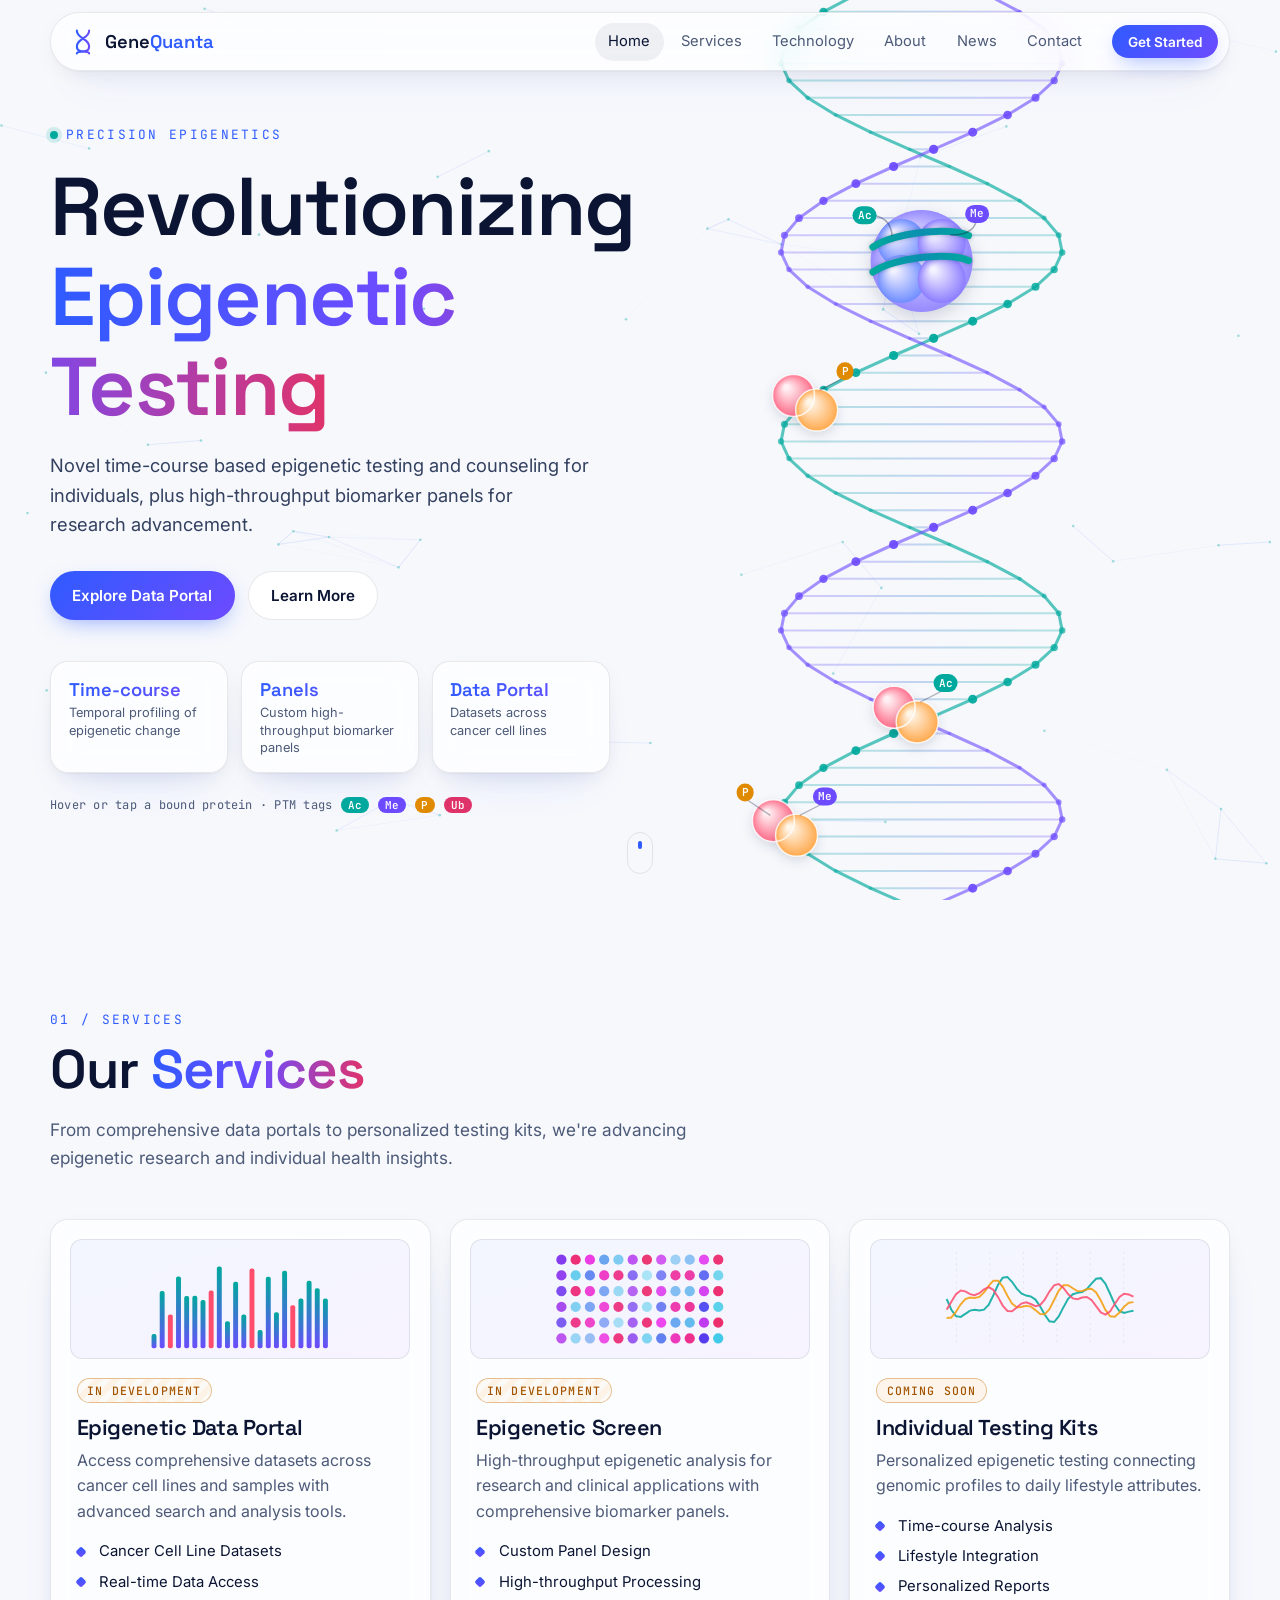
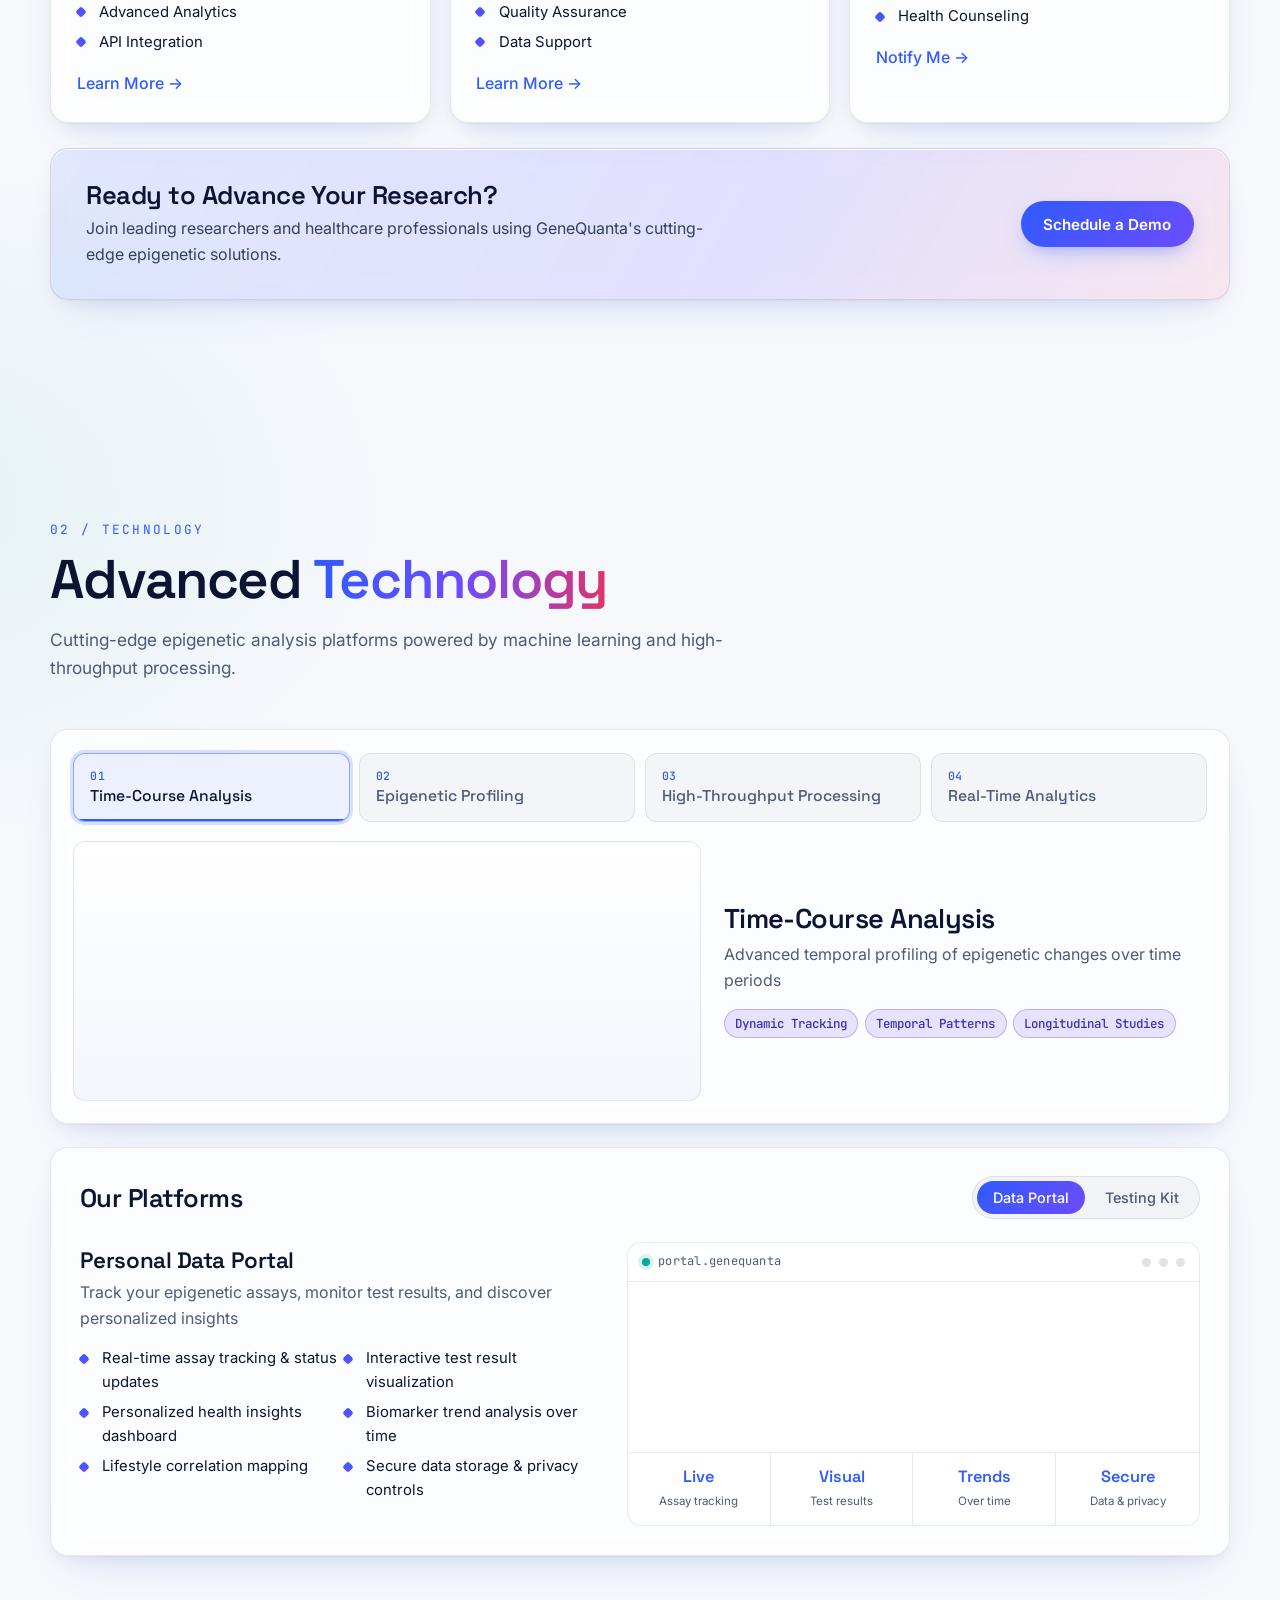
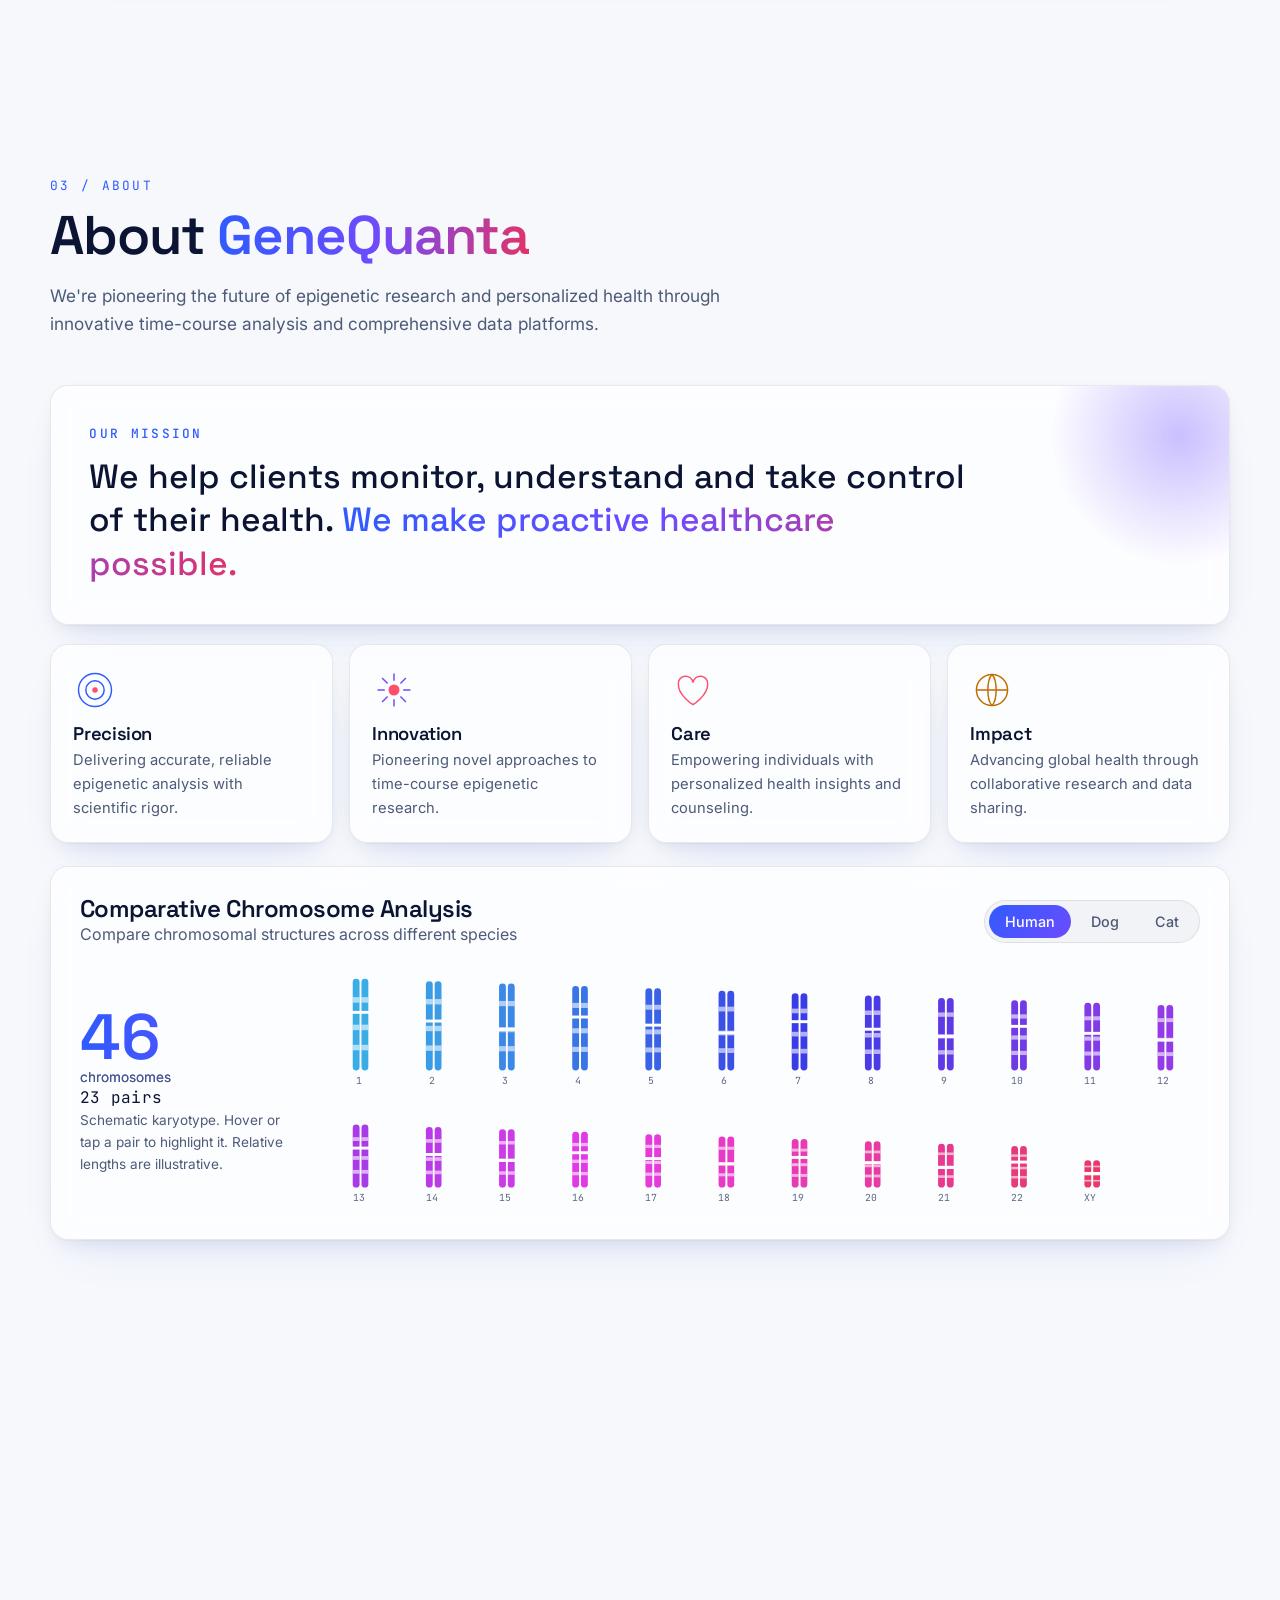
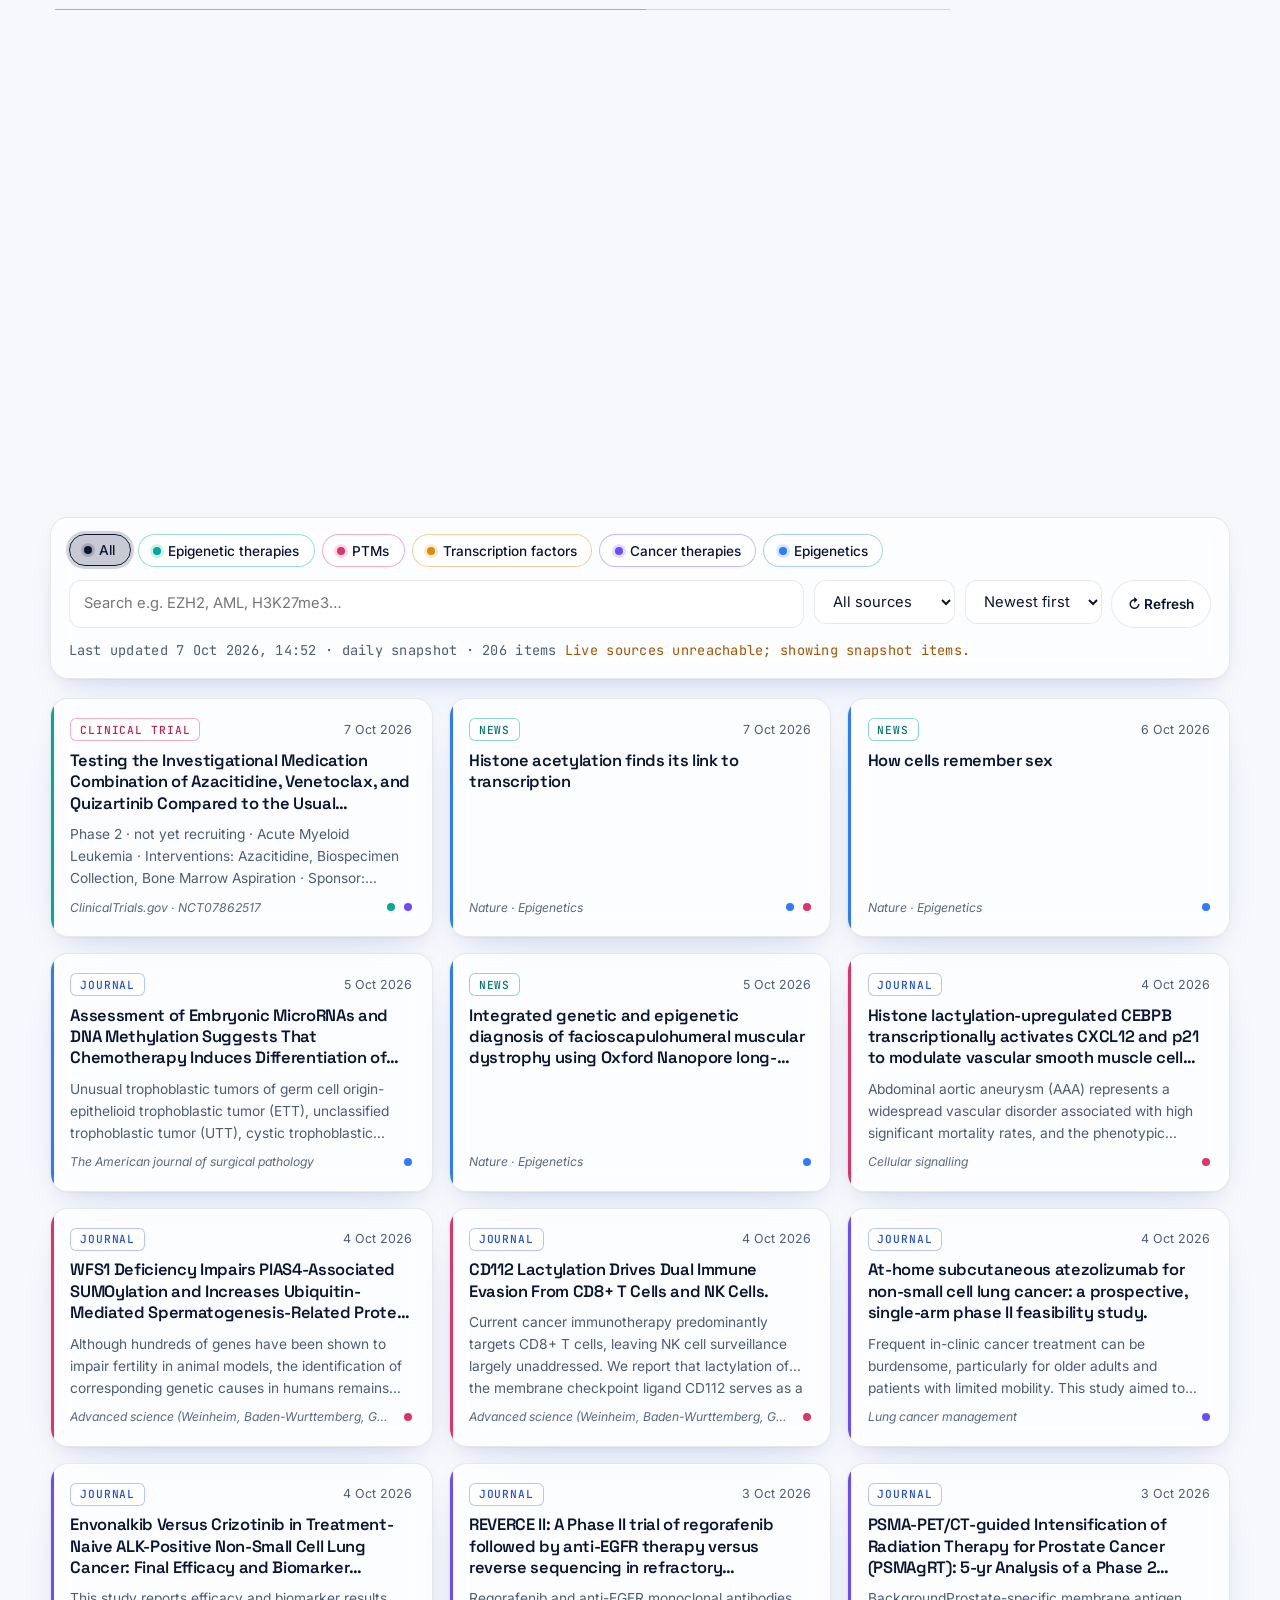
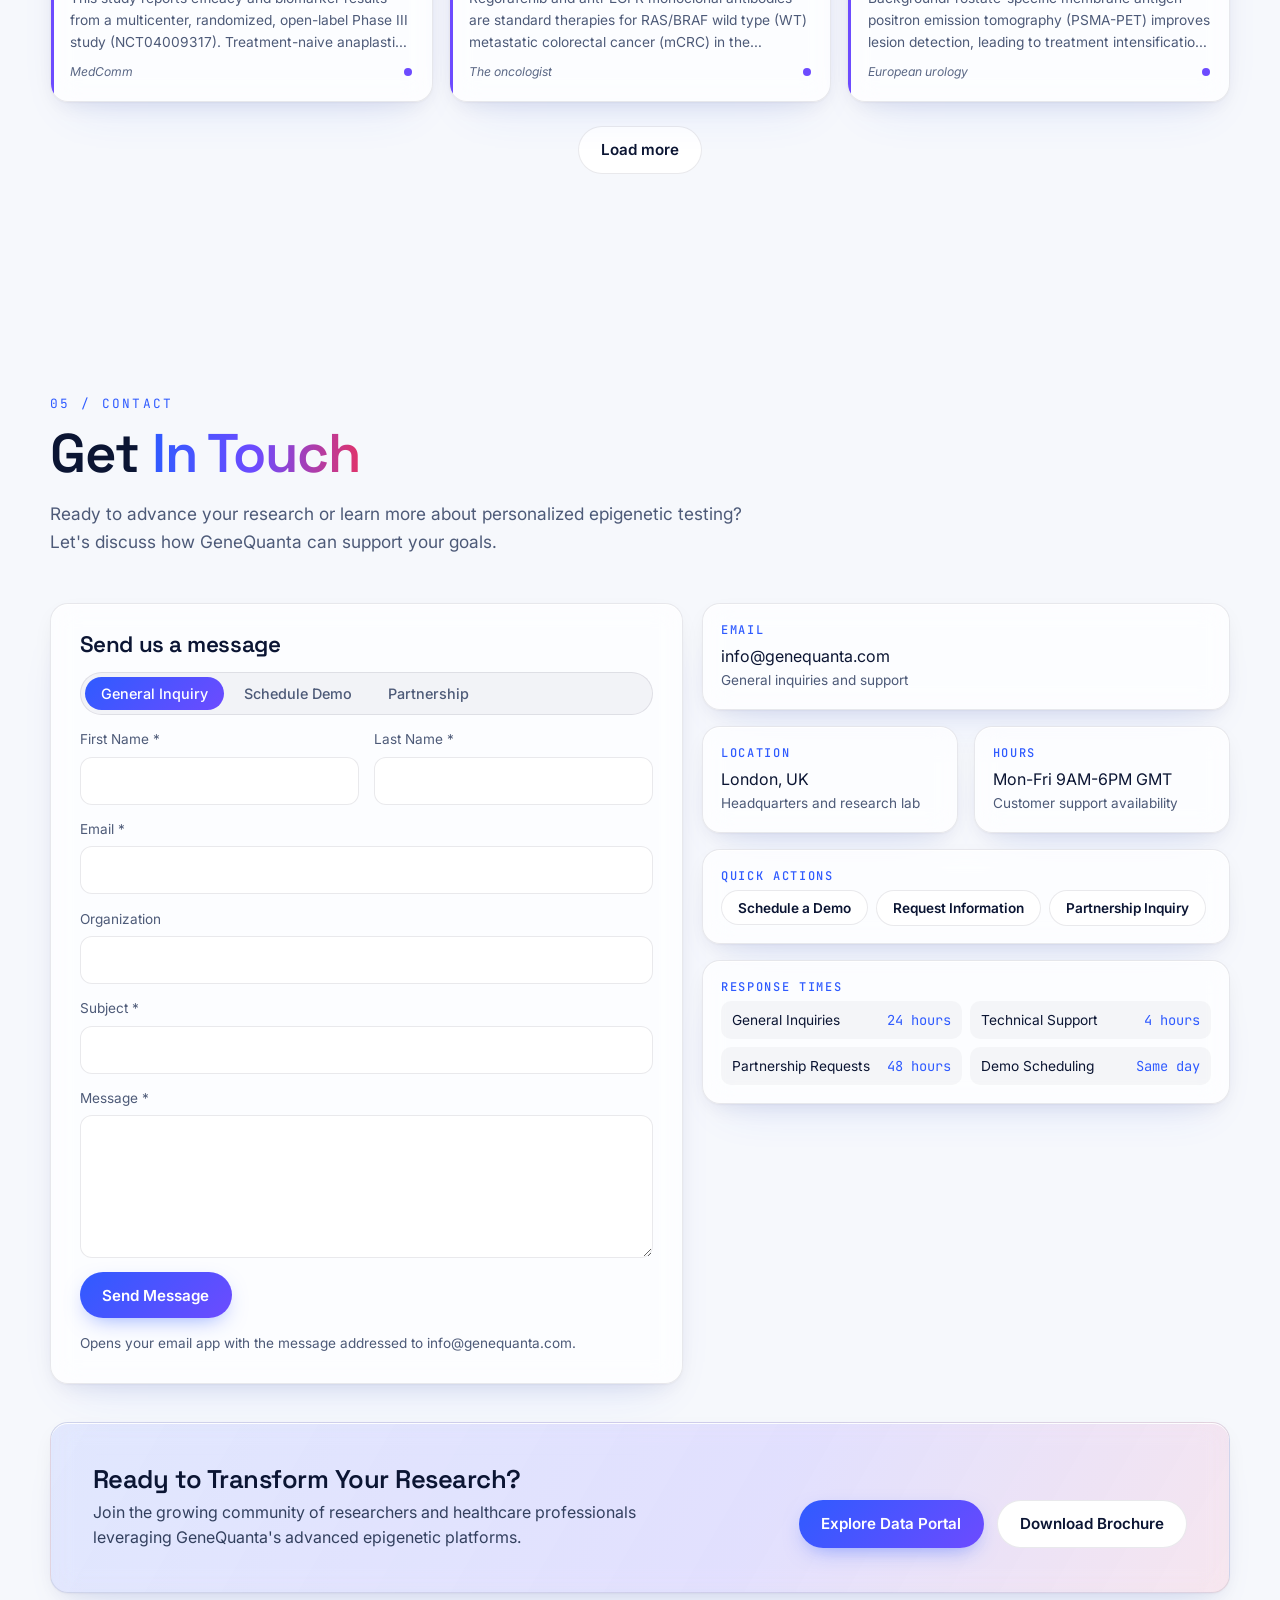
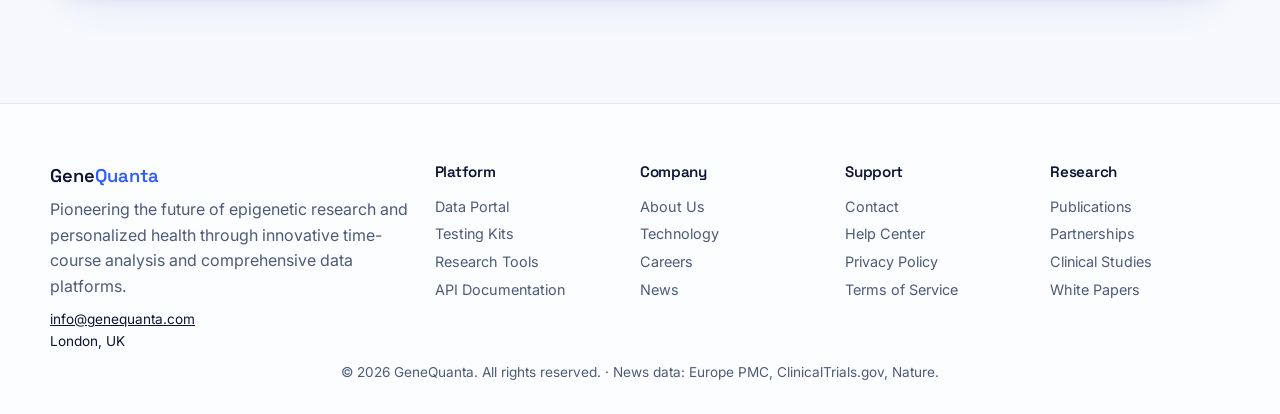
==== index.html @ 2ede13c8 "Add files via upload" ====
<!doctype html>
<html lang="en">
<head>
<meta charset="utf-8"><meta name="viewport" content="width=device-width,initial-scale=1">
<title>GeneQuanta · Precision epigenetics</title>
<meta name="description" content="GeneQuanta offers epigenetic testing and counseling, with a data portal for research and a future consumer testing kit.">
<meta property="og:title" content="GeneQuanta · Revolutionizing Epigenetic Testing"><meta property="og:description" content="Time-course epigenetic testing, high-throughput biomarker panels and a live epigenetics news feed."><meta property="og:type" content="website"><meta property="og:url" content="https://double2strand.github.io/genequanta-webpage/"><link rel="canonical" href="https://double2strand.github.io/genequanta-webpage/">
<meta name="theme-color" content="#f6f8fc">
<link rel="icon" href="assets/favicon.svg" type="image/svg+xml">
<link rel="preconnect" href="https://fonts.googleapis.com"><link rel="preconnect" href="https://fonts.gstatic.com" crossorigin>
<link href="https://fonts.googleapis.com/css2?family=Space+Grotesk:wght@400;500;600;700&family=Inter:wght@300;400;500;600&family=JetBrains+Mono:wght@400;500&display=swap" rel="stylesheet">
<link rel="stylesheet" href="assets/css/style.css">
</head>
<body>
<a class="skip" href="#main">Skip to content</a>
<canvas id="bg-net" aria-hidden="true"></canvas>
<header class="nav glass" id="top">
  <a href="#home" class="brand" aria-label="GeneQuanta home"><svg viewBox="0 0 32 32" width="28" height="28" aria-hidden="true"><path d="M9 3c0 9 14 9 14 18s-14 4-14 8M23 3c0 9-14 9-14 18s14 4 14 8" fill="none" stroke="url(#lg)" stroke-width="2.4" stroke-linecap="round"/><defs><linearGradient id="lg" x1="0" x2="1"><stop stop-color="#2f5bff"/><stop offset="1" stop-color="#6d4bff"/></linearGradient></defs></svg><span>Gene<b>Quanta</b></span></a>
  <nav aria-label="Primary"><button class="burger" aria-expanded="false" aria-controls="navlinks" aria-label="Menu"><span></span><span></span></button>
    <ul id="navlinks"><li><a href="#home">Home</a></li><li><a href="#services">Services</a></li><li><a href="#technology">Technology</a></li><li><a href="#about">About</a></li><li><a href="#news">News</a></li><li><a href="#contact">Contact</a></li></ul></nav>
  <a href="#contact" class="btn btn-sm">Get Started</a>
</header>
<main id="main">
<!-- HERO -->
<section id="home" class="hero">
  <canvas id="helix" aria-label="Animated DNA double helix with nucleosomes and transcription factors carrying post-translational modification tags (acetyl, methyl, phospho, ubiquitin) docking onto and leaving the DNA" role="img"></canvas>
  <div class="hero-inner">
    <p class="eyebrow mono"><span class="dot"></span> Precision epigenetics</p>
    <h1>Revolutionizing<br><span class="grad">Epigenetic Testing</span></h1>
    <p class="lead">Novel time-course based epigenetic testing and counseling for individuals, plus high-throughput biomarker panels for research advancement.</p>
    <div class="cta"><a href="#technology" class="btn">Explore Data Portal</a><a href="#about" class="btn btn-ghost">Learn More</a></div>
    <dl class="stats qual">
      <div class="glass"><dt>Time-course</dt><dd>Temporal profiling of epigenetic change</dd></div>
      <div class="glass"><dt>Panels</dt><dd>Custom high-throughput biomarker panels</dd></div>
      <div class="glass"><dt>Data Portal</dt><dd>Datasets across cancer cell lines</dd></div>
    </dl>
    <p class="hint mono" aria-hidden="true">Hover or tap a bound protein · PTM tags <b class="ptm" style="--p:#00a99d">Ac</b><b class="ptm" style="--p:#6d4bff">Me</b><b class="ptm" style="--p:#e08a00">P</b><b class="ptm" style="--p:#e0336a">Ub</b></p>
  </div>
  <a href="#services" class="scroll-cue" aria-label="Scroll to services"><span></span></a>
</section>

<!-- SERVICES -->
<section id="services" class="section">
  <div class="head reveal"><p class="eyebrow mono">01 / Services</p><h2>Our <span class="grad">Services</span></h2><p>From comprehensive data portals to personalized testing kits, we're advancing epigenetic research and individual health insights.</p></div>
  <div class="cards3">
    <article class="svc glass reveal tilt"><div class="svc-art"><svg viewBox="0 0 200 120" aria-hidden="true"><g class="bars"></g></svg></div><span class="pill dev">In Development</span><h3>Epigenetic Data Portal</h3><p>Access comprehensive datasets across cancer cell lines and samples with advanced search and analysis tools.</p><ul class="ticks"><li>Cancer Cell Line Datasets</li><li>Real-time Data Access</li><li>Advanced Analytics</li><li>API Integration</li></ul><a href="#technology" class="link">Learn More →</a></article>
    <article class="svc glass reveal tilt"><div class="svc-art"><svg viewBox="0 0 200 120" aria-hidden="true"><g class="plate"></g></svg></div><span class="pill dev">In Development</span><h3>Epigenetic Screen</h3><p>High-throughput epigenetic analysis for research and clinical applications with comprehensive biomarker panels.</p><ul class="ticks"><li>Custom Panel Design</li><li>High-throughput Processing</li><li>Quality Assurance</li><li>Data Support</li></ul><a href="#technology" class="link">Learn More →</a></article>
    <article class="svc glass reveal tilt"><div class="svc-art"><svg viewBox="0 0 200 120" aria-hidden="true"><g class="wave"></g></svg></div><span class="pill soon">Coming Soon</span><h3>Individual Testing Kits</h3><p>Personalized epigenetic testing connecting genomic profiles to daily lifestyle attributes.</p><ul class="ticks"><li>Time-course Analysis</li><li>Lifestyle Integration</li><li>Personalized Reports</li><li>Health Counseling</li></ul><a href="mailto:info@genequanta.com?subject=Notify%20me%3A%20Individual%20Testing%20Kits" class="link">Notify Me →</a></article>
  </div>
  <div class="banner glass reveal"><div><h3>Ready to Advance Your Research?</h3><p>Join leading researchers and healthcare professionals using GeneQuanta's cutting-edge epigenetic solutions.</p></div><a href="#contact" class="btn" data-topic="Schedule Demo">Schedule a Demo</a></div>
</section>

<!-- TECHNOLOGY -->
<section id="technology" class="section">
  <div class="head reveal"><p class="eyebrow mono">02 / Technology</p><h2>Advanced <span class="grad">Technology</span></h2><p>Cutting-edge epigenetic analysis platforms powered by machine learning and high-throughput processing.</p></div>
  <div class="pipe glass reveal">
    <ol class="pipe-steps" role="tablist" aria-label="Technology pipeline">
      <li><button role="tab" aria-selected="true" aria-controls="pp" data-i="0"><span class="mono">01</span>Time-Course Analysis</button></li>
      <li><button role="tab" aria-selected="false" aria-controls="pp" data-i="1"><span class="mono">02</span>Epigenetic Profiling</button></li>
      <li><button role="tab" aria-selected="false" aria-controls="pp" data-i="2"><span class="mono">03</span>High-Throughput Processing</button></li>
      <li><button role="tab" aria-selected="false" aria-controls="pp" data-i="3"><span class="mono">04</span>Real-Time Analytics</button></li>
    </ol>
    <div class="pipe-body" id="pp" role="tabpanel" aria-live="polite">
      <canvas id="pipe-viz" aria-hidden="true"></canvas>
      <div class="pipe-text"><h3 id="pp-t"></h3><p id="pp-d"></p><div class="tags" id="pp-b"></div></div>
    </div>
  </div>

  <div class="platforms glass reveal">
    <div class="plat-head"><h3>Our Platforms</h3><div class="seg" role="tablist" aria-label="Platforms"><button role="tab" aria-selected="true" data-p="portal">Data Portal</button><button role="tab" aria-selected="false" data-p="kit">Testing Kit</button></div></div>
    <div class="plat-grid">
      <div><h4 id="pl-t"></h4><p id="pl-d"></p><ul class="ticks two" id="pl-f"></ul></div>
      <div class="dash">
        <div class="dash-top mono"><span class="dot"></span> <span id="pl-n">portal.genequanta</span><span class="dash-sp"></span><i></i><i></i><i></i></div>
        <canvas id="dash-chart" aria-hidden="true"></canvas>
        <div class="metrics" id="pl-m"></div>
      </div>
    </div>
  </div>
</section>

<!-- ABOUT -->
<section id="about" class="section">
  <div class="head reveal"><p class="eyebrow mono">03 / About</p><h2>About <span class="grad">GeneQuanta</span></h2><p>We're pioneering the future of epigenetic research and personalized health through innovative time-course analysis and comprehensive data platforms.</p></div>
  <div class="mission glass reveal"><h3>Our Mission</h3><p class="big">We help clients monitor, understand and take control of their health. <span class="grad">We make proactive healthcare possible.</span></p></div>
  <div class="values">
    <div class="val glass reveal"><svg viewBox="0 0 48 48" aria-hidden="true"><circle cx="24" cy="24" r="18"/><circle cx="24" cy="24" r="10"/><circle cx="24" cy="24" r="3" class="f"/></svg><h4>Precision</h4><p>Delivering accurate, reliable epigenetic analysis with scientific rigor.</p></div>
    <div class="val glass reveal"><svg viewBox="0 0 48 48" aria-hidden="true"><path d="M24 6v8M24 34v8M6 24h8M34 24h8M11 11l6 6M31 31l6 6M37 11l-6 6M17 31l-6 6"/><circle cx="24" cy="24" r="6" class="f"/></svg><h4>Innovation</h4><p>Pioneering novel approaches to time-course epigenetic research.</p></div>
    <div class="val glass reveal"><svg viewBox="0 0 48 48" aria-hidden="true"><path d="M24 40S8 30 8 18a8 8 0 0 1 16-2 8 8 0 0 1 16 2c0 12-16 22-16 22z"/></svg><h4>Care</h4><p>Empowering individuals with personalized health insights and counseling.</p></div>
    <div class="val glass reveal"><svg viewBox="0 0 48 48" aria-hidden="true"><circle cx="24" cy="24" r="17"/><path d="M7 24h34M24 7c6 6 6 28 0 34M24 7c-6 6-6 28 0 34"/></svg><h4>Impact</h4><p>Advancing global health through collaborative research and data sharing.</p></div>
  </div>

  <div class="karyo glass reveal">
    <div class="k-head"><div><h3>Comparative Chromosome Analysis</h3><p>Compare chromosomal structures across different species</p></div>
      <div class="seg" role="tablist" aria-label="Species"><button role="tab" aria-selected="true" data-s="human">Human</button><button role="tab" aria-selected="false" data-s="dog">Dog</button><button role="tab" aria-selected="false" data-s="cat">Cat</button></div></div>
    <div class="k-body"><div class="k-info"><p class="k-num"><span id="k-n">46</span><small>chromosomes</small></p><p id="k-p" class="mono">23 pairs</p><p class="muted small">Schematic karyotype. Hover or tap a pair to highlight it. Relative lengths are illustrative.</p><p id="k-sel" class="mono small"></p></div><svg id="k-svg" role="img" aria-label="Schematic karyotype"></svg></div>
  </div>

  <div class="team">
    <h3 class="reveal">Our Expert Team</h3>
    <div class="team-grid">
      <article class="person glass reveal tilt"><div class="avatar has-photo"><picture><source srcset="assets/img/team/tushar-warrier.webp" type="image/webp"><img src="assets/img/team/tushar-warrier.jpg" alt="Portrait of Dr. Tushar Warrier" width="400" height="400" loading="lazy" decoding="async"></picture></div><div><h4>Dr. Tushar Warrier</h4><p class="role">Co-Founder &amp; Founding Scientist</p><p class="muted">Epigenetics &amp; Genomics</p></div></article>
      <article class="person glass reveal tilt"><div class="avatar alt"><span aria-hidden="true">YS</span></div><div><h4>Dr. Yixuan Sun</h4><p class="role">Co-Founder and CEO</p><p class="muted">Mathematics &amp; ML</p><span class="pill">12+ years</span></div></article>
    </div>
  </div>

  <div class="journey">
    <h3 class="reveal">Our Journey</h3>
    <ol class="tlm">
      <li class="reveal done"><span class="when mono">Early 2025</span><span class="what">Company founded</span></li>
      <li class="reveal done"><span class="when mono">2025</span><span class="what">Proof of concept <em>completed</em></span></li>
      <li class="reveal now" aria-current="step"><span class="when mono">Now</span><span class="what">Working towards Data Portal launch <em>in progress</em></span></li>
    </ol>
  </div>
</section>

<!-- NEWS -->
<section id="news" class="section">
  <div class="head reveal"><p class="eyebrow mono">04 / News <span class="live-dot"></span> live</p><h2>Latest News &amp; <span class="grad">Research</span></h2><p>Stay updated with cutting-edge research in epigenetics. The feed below refreshes itself from Europe PMC and ClinicalTrials.gov.</p></div>
  <div id="news-live" class="news">
    <div class="news-bar glass">
      <div class="chips" role="group" aria-label="Filter by topic"></div>
      <div class="news-ctrl">
        <label class="search"><span class="sr">Search news</span><input id="news-q" type="search" placeholder="Search e.g. EZH2, AML, H3K27me3…"></label>
        <label><span class="sr">Source</span><select id="news-src"><option value="all">All sources</option><option value="Journal">Journals</option><option value="Preprint">Preprints</option><option value="Clinical trial">Clinical trials</option><option value="News">News</option></select></label>
        <label><span class="sr">Sort</span><select id="news-sort"><option value="new">Newest first</option><option value="old">Oldest first</option></select></label>
        <button id="news-refresh" class="btn btn-sm btn-ghost" aria-label="Refresh feed">↻ Refresh</button>
      </div>
      <div class="news-meta mono small"><span id="news-stamp">Loading…</span> · <span id="news-count"></span> <span id="news-status" role="status"></span></div>
    </div>
    <div class="news-grid" aria-live="polite"></div>
    <div class="center"><button id="news-more" class="btn btn-ghost" hidden>Load more</button></div>
  </div>
</section>

<!-- CONTACT -->
<section id="contact" class="section">
  <div class="head reveal"><p class="eyebrow mono">05 / Contact</p><h2>Get <span class="grad">In Touch</span></h2><p>Ready to advance your research or learn more about personalized epigenetic testing? Let's discuss how GeneQuanta can support your goals.</p></div>
  <div class="contact">
    <form class="glass reveal" id="cform" novalidate>
      <h3>Send us a message</h3>
      <div class="seg" role="radiogroup" aria-label="Inquiry type"><button type="button" role="radio" aria-checked="true">General Inquiry</button><button type="button" role="radio" aria-checked="false">Schedule Demo</button><button type="button" role="radio" aria-checked="false">Partnership</button></div>
      <div class="row"><label>First Name *<input name="first" required autocomplete="given-name"></label><label>Last Name *<input name="last" required autocomplete="family-name"></label></div>
      <label>Email *<input name="email" type="email" required autocomplete="email"></label>
      <label>Organization<input name="org" autocomplete="organization"></label>
      <label>Subject *<input name="subject" required></label>
      <label>Message *<textarea name="msg" rows="5" required></textarea></label>
      <button class="btn" type="submit">Send Message</button>
      <p class="small muted" id="cform-note">Opens your email app with the message addressed to info@genequanta.com.</p>
    </form>
    <div class="cinfo">
      <div class="glass reveal ci wide"><h4>Email</h4><a href="mailto:info@genequanta.com">info@genequanta.com</a><p class="muted small">General inquiries and support</p></div>
      <div class="glass reveal ci"><h4>Location</h4><p>London, UK</p><p class="muted small">Headquarters and research lab</p></div>
      <div class="glass reveal ci"><h4>Hours</h4><p>Mon-Fri 9AM-6PM GMT</p><p class="muted small">Customer support availability</p></div>
      <div class="glass reveal ci wide"><h4>Quick Actions</h4><div class="qa"><button class="btn btn-sm btn-ghost" data-topic="Schedule Demo">Schedule a Demo</button><button class="btn btn-sm btn-ghost" data-topic="General Inquiry">Request Information</button><button class="btn btn-sm btn-ghost" data-topic="Partnership">Partnership Inquiry</button></div></div>
      <div class="glass reveal ci wide"><h4>Response Times</h4><dl class="rt"><div><dt>General Inquiries</dt><dd>24 hours</dd></div><div><dt>Technical Support</dt><dd>4 hours</dd></div><div><dt>Partnership Requests</dt><dd>48 hours</dd></div><div><dt>Demo Scheduling</dt><dd>Same day</dd></div></dl></div>
    </div>
  </div>
  <div class="banner glass reveal big-cta"><div><h3>Ready to Transform Your Research?</h3><p>Join the growing community of researchers and healthcare professionals leveraging GeneQuanta's advanced epigenetic platforms.</p></div><div class="cta"><a href="#technology" class="btn">Explore Data Portal</a><a href="mailto:info@genequanta.com?subject=Brochure%20request" class="btn btn-ghost">Download Brochure</a></div></div>
</section>
</main>
<footer class="foot">
  <div class="foot-grid">
    <div><a href="#home" class="brand"><span>Gene<b>Quanta</b></span></a><p class="muted">Pioneering the future of epigenetic research and personalized health through innovative time-course analysis and comprehensive data platforms.</p><p class="small"><a href="mailto:info@genequanta.com">info@genequanta.com</a><br>London, UK</p></div>
    <div><h5>Platform</h5><a href="#technology">Data Portal</a><a href="#services">Testing Kits</a><a href="#technology">Research Tools</a><a href="#technology">API Documentation</a></div>
    <div><h5>Company</h5><a href="#about">About Us</a><a href="#technology">Technology</a><a href="#contact">Careers</a><a href="#news">News</a></div>
    <div><h5>Support</h5><a href="#contact">Contact</a><a href="#contact">Help Center</a><a href="#contact">Privacy Policy</a><a href="#contact">Terms of Service</a></div>
    <div><h5>Research</h5><a href="#news">Publications</a><a href="#contact">Partnerships</a><a href="#news">Clinical Studies</a><a href="#contact">White Papers</a></div>
  </div>
  <p class="copy small muted">© <span id="yr">2026</span> GeneQuanta. All rights reserved. · News data: Europe PMC, ClinicalTrials.gov, Nature.</p>
</footer>
<script src="assets/js/news-config.js"></script>
<script src="assets/js/main.js"></script>
<script src="assets/js/news.js"></script>
</body>
</html>
---- assets/css/style.css ----
:root{--bg:#f6f8fc;--bg2:#eef2f9;--ink:#0b1533;--mut:#4d5a78;--a:#2f5bff;--t:#00a99d;--b:#6d4bff;--c:#ff4d6d;--g:#c26a00;--line:rgba(11,21,51,.09);--glass:rgba(255,255,255,.72);--r:18px;--sh:0 1px 2px rgba(11,21,51,.04),0 8px 24px -8px rgba(11,21,51,.10),0 24px 48px -24px rgba(47,91,255,.14);--f:'Inter',system-ui,sans-serif;--h:'Space Grotesk',var(--f);--m:'JetBrains Mono',ui-monospace,monospace}
*{box-sizing:border-box;margin:0;padding:0}
html{scroll-behavior:smooth;scroll-padding-top:84px}
body{background:radial-gradient(1100px 650px at 85% -10%,rgba(109,75,255,.10),transparent 60%),radial-gradient(900px 600px at -10% 25%,rgba(0,169,157,.08),transparent 60%),radial-gradient(800px 500px at 50% 110%,rgba(255,77,109,.06),transparent 60%),var(--bg);color:var(--ink);font:400 16px/1.6 var(--f);overflow-x:hidden;-webkit-font-smoothing:antialiased}
a{color:inherit}img,svg,canvas{display:block}
.mono{font-family:var(--m);letter-spacing:.02em}.small{font-size:.85rem}.muted{color:var(--mut)}.center{text-align:center;display:flex;justify-content:center;margin:1.5rem auto 0}
.sr{position:absolute;width:1px;height:1px;overflow:hidden;clip:rect(0 0 0 0)}
.skip{position:absolute;left:-999px;top:8px;background:var(--a);color:#fff;padding:.5rem 1rem;border-radius:8px;z-index:100}.skip:focus{left:8px}
:focus-visible{outline:2px solid var(--a);outline-offset:3px;border-radius:6px}
#bg-net{position:fixed;inset:0;width:100%;height:100%;z-index:-1;opacity:.7;pointer-events:none}
.glass{background:var(--glass);border:1px solid var(--line);border-radius:var(--r);backdrop-filter:blur(14px) saturate(140%);-webkit-backdrop-filter:blur(14px) saturate(140%);box-shadow:var(--sh),inset 0 1px 0 rgba(255,255,255,.9)}
.grad{background:linear-gradient(90deg,#2f5bff,#6d4bff 50%,#e0336a);-webkit-background-clip:text;background-clip:text;color:transparent}
h1,h2,h3,h4,h5{font-family:var(--h);font-weight:600;letter-spacing:-.02em;line-height:1.1}
.btn{display:inline-flex;align-items:center;gap:.5rem;padding:.85rem 1.4rem;border-radius:999px;border:0;background:linear-gradient(135deg,#2f5bff,#6d4bff);color:#fff;font:600 .95rem var(--f);text-decoration:none;cursor:pointer;box-shadow:0 8px 22px -8px rgba(47,91,255,.55);transition:transform .2s,box-shadow .3s}
.btn:hover{transform:translateY(-2px);box-shadow:0 0 0 5px rgba(47,91,255,.12),0 14px 30px -10px rgba(109,75,255,.6)}
.btn-ghost{background:#fff;color:var(--ink);border:1px solid var(--line);box-shadow:none}.btn-ghost:hover{border-color:var(--a);box-shadow:0 6px 18px -8px rgba(47,91,255,.45)}
.btn-sm{padding:.55rem 1rem;font-size:.85rem}
/* nav */
.nav{position:fixed;top:12px;left:50%;transform:translateX(-50%);width:min(1180px,calc(100% - 24px));display:flex;align-items:center;gap:1rem;padding:.6rem .7rem .6rem 1.1rem;z-index:50;border-radius:999px}
.brand{display:flex;align-items:center;gap:.55rem;text-decoration:none;font:600 1.15rem var(--h)}.brand b{color:var(--a);font-weight:600}
.nav nav{margin-left:auto}.nav ul{display:flex;gap:.2rem;list-style:none}.nav ul a{display:block;padding:.45rem .85rem;border-radius:999px;text-decoration:none;color:var(--mut);font-size:.92rem;transition:.2s}.nav ul a:hover,.nav ul a.on{color:var(--ink);background:rgba(11,21,51,.06)}
.burger{display:none;background:none;border:0;width:40px;height:40px;cursor:pointer}.burger span{display:block;height:2px;width:22px;margin:5px auto;background:var(--ink);transition:.3s}
/* hero */
.hero{position:relative;min-height:100svh;display:flex;align-items:center;padding:120px max(24px,calc((100vw - 1180px)/2)) 80px;overflow:hidden}
#helix{position:absolute;inset:0;width:100%;height:100%}
.hero-inner{position:relative;max-width:640px;pointer-events:none}.hero-inner a,.hero-inner .stats{pointer-events:auto}
.eyebrow{color:var(--a);font-size:.8rem;text-transform:uppercase;letter-spacing:.18em;display:flex;align-items:center;gap:.5rem}
.dot,.live-dot{width:8px;height:8px;border-radius:50%;background:var(--a);box-shadow:0 0 0 3px color-mix(in srgb,var(--a) 18%,transparent);display:inline-block;animation:pulse 2s infinite}
@keyframes pulse{50%{opacity:.35}}
h1{font-size:clamp(2.6rem,6.4vw,5.2rem);margin:1rem 0 1.2rem}.lead{font-size:1.15rem;color:#33405f;max-width:540px}
.cta{display:flex;gap:.8rem;flex-wrap:wrap;margin-top:2rem}
.stats{display:grid;grid-template-columns:repeat(3,1fr);gap:.8rem;margin-top:2.6rem;max-width:560px}.stats div{padding:1rem 1.1rem}.stats dt{font:600 1.9rem var(--h);color:var(--ink)}.stats dd{color:var(--mut);font-size:.82rem}
.hint{margin-top:1.4rem;color:var(--mut);font-size:.75rem;display:flex;align-items:center;gap:.4rem}.m-dot{width:9px;height:9px;border-radius:50%;background:var(--c);box-shadow:0 0 0 3px color-mix(in srgb,var(--c) 18%,transparent);display:inline-block}
.scroll-cue{position:absolute;bottom:26px;left:50%;width:26px;height:42px;border:1.5px solid var(--line);border-radius:14px;transform:translateX(-50%)}.scroll-cue span{position:absolute;left:50%;top:8px;width:4px;height:8px;margin-left:-2px;border-radius:2px;background:var(--a);animation:cue 1.8s infinite}@keyframes cue{to{transform:translateY(14px);opacity:0}}
/* sections */
.section{padding:110px max(24px,calc((100vw - 1180px)/2))}
.head{max-width:720px;margin-bottom:3rem}.head h2{font-size:clamp(2rem,4.5vw,3.4rem);margin:.6rem 0 1rem}.head p:last-child{color:var(--mut);font-size:1.08rem}
.cards3{display:grid;grid-template-columns:repeat(3,1fr);gap:1.2rem}
.svc{padding:1.6rem;position:relative;overflow:hidden;transition:border-color .3s,transform .3s;transform-style:preserve-3d}
.svc:hover{border-color:rgba(47,91,255,.45)}
.svc::after{content:"";position:absolute;inset:0;background:radial-gradient(400px circle at var(--mx,50%) var(--my,0%),rgba(47,91,255,.12),transparent 40%);opacity:0;transition:.3s;pointer-events:none}.svc:hover::after{opacity:1}
.svc-art{height:120px;margin:-.4rem -.4rem 1.1rem;border-radius:12px;background:linear-gradient(160deg,rgba(47,91,255,.06),rgba(109,75,255,.08));border:1px solid var(--line);overflow:hidden}.svc-art svg{width:100%;height:100%}
.pill{display:inline-block;font:500 .72rem var(--m);text-transform:uppercase;letter-spacing:.1em;padding:.25rem .6rem;border-radius:999px;border:1px solid var(--line);color:var(--mut)}.pill.live{color:var(--a);border-color:rgba(47,91,255,.4)}.pill.soon{color:var(--g);border-color:rgba(194,106,0,.4)}
.svc h3{font-size:1.35rem;margin:.8rem 0 .5rem}.svc p{color:var(--mut)}
.ticks{list-style:none;margin:1rem 0;display:grid;gap:.4rem}.ticks li{padding-left:1.4rem;position:relative;font-size:.93rem}.ticks li::before{content:"";position:absolute;left:0;top:.5em;width:8px;height:8px;border-radius:2px;background:var(--a);transform:rotate(45deg);box-shadow:0 0 0 3px color-mix(in srgb,var(--a) 18%,transparent)}.ticks.two{grid-template-columns:1fr 1fr}
.link{color:var(--a);text-decoration:none;font-weight:500}.link:hover{text-decoration:underline}
.banner{margin-top:1.6rem;padding:2rem 2.2rem;display:flex;align-items:center;justify-content:space-between;gap:1.5rem;background:linear-gradient(120deg,rgba(47,91,255,.10),rgba(109,75,255,.14) 60%,rgba(255,77,109,.10));flex-wrap:wrap}.banner h3{font-size:1.6rem;margin-bottom:.4rem}.banner p{color:#33405f;max-width:620px}
/* pipeline */
.pipe{padding:1.4rem}.pipe-steps{list-style:none;display:grid;grid-template-columns:repeat(4,1fr);gap:.6rem;counter-reset:s;position:relative}
.pipe-steps button{width:100%;text-align:left;background:rgba(11,21,51,.03);border:1px solid var(--line);color:var(--mut);padding:.9rem 1rem;border-radius:12px;font:500 .98rem var(--h);cursor:pointer;transition:.25s;display:flex;flex-direction:column;gap:.2rem;position:relative;overflow:hidden}
.pipe-steps button span{font-size:.72rem;color:var(--a)}.pipe-steps button[aria-selected=true]{color:var(--ink);border-color:rgba(47,91,255,.5);background:rgba(47,91,255,.07);box-shadow:0 0 0 3px color-mix(in srgb,var(--a) 18%,transparent)}
.pipe-steps button[aria-selected=true]::after{content:"";position:absolute;left:0;bottom:0;height:2px;background:var(--a);animation:prog 6s linear forwards}@keyframes prog{from{width:0}to{width:100%}}
.pipe-body{display:grid;grid-template-columns:1.3fr 1fr;gap:1.4rem;margin-top:1.2rem;align-items:center}
#pipe-viz{width:100%;height:260px;border-radius:12px;background:linear-gradient(180deg,#fff,#f3f6fc);border:1px solid var(--line)}
.pipe-text h3{font-size:1.7rem;margin-bottom:.5rem}.pipe-text p{color:var(--mut);margin-bottom:1rem}
.tags{display:flex;flex-wrap:wrap;gap:.4rem}.tags span{font:500 .78rem var(--m);padding:.3rem .65rem;border-radius:999px;background:rgba(109,75,255,.15);border:1px solid rgba(109,75,255,.35)}
.platforms{margin-top:1.4rem;padding:1.8rem}.plat-head{display:flex;justify-content:space-between;align-items:center;gap:1rem;flex-wrap:wrap;margin-bottom:1.4rem}.plat-head h3{font-size:1.6rem}
.seg{display:inline-flex;gap:.25rem;padding:.25rem;border-radius:999px;background:rgba(11,21,51,.04);border:1px solid var(--line);flex-wrap:wrap}.seg button{background:none;border:0;color:var(--mut);padding:.5rem 1rem;border-radius:999px;cursor:pointer;font:500 .9rem var(--f);transition:.2s}.seg button[aria-selected=true],.seg button[aria-checked=true]{background:linear-gradient(135deg,#2f5bff,#6d4bff);color:#fff}
.seg.center{display:flex;width:max-content;margin:0 auto 1.4rem}
.plat-grid{display:grid;grid-template-columns:1fr 1.1fr;gap:1.6rem;align-items:center}.plat-grid h4{font-size:1.4rem;margin-bottom:.4rem}.plat-grid>div>p{color:var(--mut)}
.dash{border-radius:14px;border:1px solid var(--line);background:#fff;overflow:hidden}.dash-top{display:flex;align-items:center;gap:.5rem;padding:.6rem .9rem;border-bottom:1px solid var(--line);font-size:.75rem;color:var(--mut)}.dash-sp{flex:1}.dash-top i{width:9px;height:9px;border-radius:50%;background:rgba(11,21,51,.12)}
#dash-chart{width:100%;height:170px}.metrics{display:grid;grid-template-columns:repeat(4,1fr);border-top:1px solid var(--line)}.metrics div{padding:.8rem;text-align:center;border-right:1px solid var(--line)}.metrics div:last-child{border:0}.metrics b{display:block;font:600 1.3rem var(--h);color:var(--a)}.metrics small{color:var(--mut);font-size:.72rem}
/* about */
.mission{padding:2.4rem;margin-bottom:1.2rem;position:relative;overflow:hidden}.mission::before{content:"";position:absolute;right:-80px;top:-80px;width:260px;height:260px;border-radius:50%;background:radial-gradient(circle,rgba(109,75,255,.35),transparent 70%)}.mission h3{font:500 .8rem var(--m);color:var(--a);text-transform:uppercase;letter-spacing:.18em;margin-bottom:.8rem}.big{font:500 clamp(1.4rem,3vw,2.1rem)/1.3 var(--h);max-width:900px}
.values{display:grid;grid-template-columns:repeat(4,1fr);gap:1rem}.val{padding:1.4rem;transition:.3s}.val:hover{transform:translateY(-4px);border-color:rgba(47,91,255,.4)}.val svg{width:44px;height:44px;fill:none;stroke:var(--a);stroke-width:1.6;margin-bottom:.8rem}.val svg .f{fill:var(--c);stroke:none}.val:nth-child(2) svg{stroke:var(--b)}.val:nth-child(3) svg{stroke:var(--c)}.val:nth-child(4) svg{stroke:var(--g)}.val h4{font-size:1.15rem;margin-bottom:.3rem}.val p{color:var(--mut);font-size:.92rem}
.karyo{margin-top:1.4rem;padding:1.8rem}.k-head{display:flex;justify-content:space-between;gap:1rem;flex-wrap:wrap;align-items:center}.k-head h3{font-size:1.5rem}.k-head p{color:var(--mut)}
.k-body{display:grid;grid-template-columns:220px 1fr;gap:1.4rem;margin-top:1.4rem;align-items:center}.k-num{font:600 4rem/1 var(--h);color:var(--a)}.k-num small{display:block;font:400 .85rem var(--f);color:var(--mut)}#k-svg{width:100%;height:240px}
#k-svg rect{transition:opacity .2s,filter .2s;cursor:pointer}#k-svg g.dim rect{opacity:.25}#k-svg g.hi rect{filter:drop-shadow(0 0 6px var(--a))}
.team,.journey{margin-top:3.4rem}.team h3,.journey h3{font-size:1.6rem;margin-bottom:1.2rem}
.team-grid{display:grid;grid-template-columns:1fr 1fr;gap:1.2rem}.person{display:flex;gap:1.3rem;align-items:center;padding:1.6rem;transition:border-color .3s}.person:hover{border-color:rgba(109,75,255,.5)}
.avatar{width:84px;height:84px;flex:none;border-radius:22px;display:grid;place-items:center;font:600 1.6rem var(--h);color:#fff;background:conic-gradient(from 200deg,var(--a),var(--b),var(--a))}.avatar.alt{background:conic-gradient(from 20deg,var(--c),var(--b),var(--g),var(--c))}
.person h4{font-size:1.3rem}.role{color:var(--a);font-weight:500}.person .pill{margin-top:.5rem}
.tl{list-style:none;display:grid;grid-template-columns:repeat(4,1fr);gap:1rem;position:relative}.tl::before{content:"";position:absolute;left:0;right:0;top:14px;height:2px;background:linear-gradient(90deg,var(--a),var(--b),var(--c))}
.tl li{padding-top:2.6rem;position:relative}.tl li::before{content:"";position:absolute;top:7px;left:0;width:16px;height:16px;border-radius:50%;background:#fff;border:3px solid var(--a);box-shadow:0 0 0 4px rgba(47,91,255,.12)}.tl .yr{position:absolute;top:0;left:26px;color:var(--a);font-size:.85rem}.tl li>div{padding:1.1rem}.tl h4{margin-bottom:.3rem}.tl p{color:var(--mut);font-size:.9rem}
/* news */
.news-bar{padding:1rem 1.1rem;display:grid;gap:.8rem;margin-bottom:1.2rem}.chips{display:flex;flex-wrap:wrap;gap:.45rem}
.chip{background:rgba(11,21,51,.03);border:1px solid color-mix(in srgb,var(--c) 40%,transparent);color:var(--ink);border-radius:999px;padding:.45rem .9rem;cursor:pointer;font:500 .85rem var(--f);transition:.2s;display:inline-flex;align-items:center;gap:.45rem}.chip::before{content:"";width:8px;height:8px;border-radius:50%;background:var(--c);box-shadow:0 0 0 3px color-mix(in srgb,var(--c) 18%,transparent)}
.chip[aria-pressed=true]{background:color-mix(in srgb,var(--c) 22%,transparent);border-color:var(--c);box-shadow:0 0 0 3px color-mix(in srgb,var(--c) 18%,transparent)}
.news-ctrl{display:flex;gap:.6rem;flex-wrap:wrap}.search{flex:1;min-width:220px}
input,select,textarea{width:100%;background:#fff;border:1px solid var(--line);border-radius:12px;padding:.7rem .9rem;color:var(--ink);font:inherit;font-size:.92rem}input:focus,select:focus,textarea:focus{outline:none;border-color:var(--a);box-shadow:0 0 0 3px rgba(47,91,255,.15)}select{width:auto;cursor:pointer}
.news-meta{color:var(--mut)}#news-status{color:var(--g)}
.news-grid{display:grid;grid-template-columns:repeat(3,1fr);gap:1rem}
.news-card{display:flex;flex-direction:column;gap:.55rem;padding:1.2rem;text-decoration:none;position:relative;overflow:hidden;transition:transform .3s,border-color .3s;animation:in .5s var(--d,0ms) both}
.news-card::before{content:"";position:absolute;left:0;top:0;bottom:0;width:3px;background:var(--c)}
.news-card:hover{transform:translateY(-4px);border-color:color-mix(in srgb,var(--c) 55%,transparent)}
@keyframes in{from{opacity:0;transform:translateY(14px)}}
.nc-top{display:flex;justify-content:space-between;align-items:center;font-size:.78rem;color:var(--mut)}.badge{font:500 .7rem var(--m);text-transform:uppercase;letter-spacing:.08em;padding:.2rem .55rem;border-radius:6px;background:rgba(11,21,51,.06);border:1px solid var(--line);color:var(--ink)}
.src-journal{color:#4cc9f0;border-color:rgba(47,123,255,.4)}.src-preprint{color:var(--g);border-color:rgba(194,106,0,.4)}.src-clinicaltrial{color:var(--c);border-color:rgba(255,77,109,.45)}.src-news{color:var(--a);border-color:rgba(47,91,255,.45)}
.news-card h4{font-size:1.03rem;line-height:1.3;display:-webkit-box;-webkit-line-clamp:3;-webkit-box-orient:vertical;overflow:hidden}
.news-card p{color:var(--mut);font-size:.86rem;display:-webkit-box;-webkit-line-clamp:3;-webkit-box-orient:vertical;overflow:hidden;flex:1}
.nc-foot{display:flex;justify-content:space-between;gap:.5rem;font-size:.76rem;color:#5a6785;align-items:center}.venue{font-style:italic;overflow:hidden;text-overflow:ellipsis;white-space:nowrap}.nc-foot .tags i{display:inline-block;width:8px;height:8px;border-radius:50%;background:var(--c);margin-left:3px}
.news.loading .news-grid:empty::before{content:"";grid-column:1/-1;height:220px;border-radius:var(--r);background:linear-gradient(90deg,transparent,rgba(11,21,51,.05),transparent);background-size:200% 100%;animation:sh 1.2s infinite}@keyframes sh{to{background-position:-200% 0}}
.news-empty{grid-column:1/-1;color:var(--mut);text-align:center;padding:2rem}
/* contact */
.contact{display:grid;grid-template-columns:1.2fr 1fr;gap:1.2rem}form{padding:1.8rem;display:grid;gap:.9rem}form h3{font-size:1.4rem}form label{display:grid;gap:.35rem;font-size:.85rem;color:var(--mut)}.row{display:grid;grid-template-columns:1fr 1fr;gap:.9rem}form .btn{justify-self:start}
.cinfo{display:grid;grid-template-columns:1fr 1fr;gap:1rem;align-content:start}.ci{padding:1.1rem}.ci.wide{grid-column:1/-1}.ci h4{font:500 .75rem var(--m);text-transform:uppercase;letter-spacing:.14em;color:var(--a);margin-bottom:.4rem}.ci a{text-decoration:none}.ci a:hover{color:var(--a)}
.qa{display:flex;gap:.5rem;flex-wrap:wrap}.rt{display:grid;grid-template-columns:1fr 1fr;gap:.5rem}.rt div{display:flex;justify-content:space-between;gap:.5rem;padding:.5rem .7rem;border-radius:10px;background:rgba(11,21,51,.03);font-size:.86rem}.rt dd{color:var(--a);font-family:var(--m)}
.big-cta{margin-top:2.4rem;padding:2.6rem}
.foot{padding:60px max(24px,calc((100vw - 1180px)/2)) 30px;border-top:1px solid var(--line);background:rgba(255,255,255,.7)}.foot-grid{display:grid;grid-template-columns:2fr repeat(4,1fr);gap:1.6rem}.foot h5{font-size:.95rem;margin-bottom:.7rem}.foot-grid>div>a:not(.brand){display:block;color:var(--mut);text-decoration:none;font-size:.9rem;padding:.15rem 0}.foot-grid a:hover{color:var(--a)}.foot p{margin-top:.6rem}.copy{margin-top:2.4rem;text-align:center}
/* reveal */
.js .reveal{opacity:0;transform:translateY(26px);transition:opacity .8s cubic-bezier(.2,.7,.2,1),transform .8s cubic-bezier(.2,.7,.2,1)}.js .reveal.in{opacity:1;transform:none}
/* responsive */
@media (max-width:980px){.cards3,.news-grid{grid-template-columns:1fr 1fr}.values{grid-template-columns:1fr 1fr}.pipe-body,.plat-grid,.contact{grid-template-columns:1fr}.foot-grid{grid-template-columns:1fr 1fr 1fr}.foot-grid>div:first-child{grid-column:1/-1}}
@media (max-width:760px){
 .nav ul{position:fixed;top:70px;left:12px;right:12px;flex-direction:column;padding:.8rem;background:rgba(255,255,255,.97);box-shadow:var(--sh);border:1px solid var(--line);border-radius:18px;display:none}.nav ul.open{display:flex}.burger{display:block}.nav>.btn{display:none}
 .burger[aria-expanded=true] span:first-child{transform:translateY(3.5px) rotate(45deg)}.burger[aria-expanded=true] span:last-child{transform:translateY(-3.5px) rotate(-45deg)}
 #helix{opacity:.38}.hint{display:none}.eyebrow{font-size:.7rem}
 .cards3,.news-grid,.team-grid,.cinfo,.row,.rt{grid-template-columns:1fr}.values{grid-template-columns:1fr 1fr}.stats dt{font-size:1.4rem}.stats div{padding:.75rem}
 .pipe-steps{grid-template-columns:1fr 1fr}.ticks.two{grid-template-columns:1fr}.metrics{grid-template-columns:1fr 1fr}.metrics div:nth-child(2){border-right:0}.metrics div:nth-child(-n+2){border-bottom:1px solid var(--line)}
 .tl{grid-template-columns:1fr;padding-left:6px}.tl::before{left:13px;right:auto;top:0;bottom:0;width:2px;height:auto}.tl li{padding:0 0 0 2.4rem}.tl li::before{left:6px;top:4px}.tl .yr{position:static;display:block;margin-bottom:.3rem}
 .k-body{grid-template-columns:1fr}.k-num{font-size:3rem}.section{padding:80px 18px}.hero{padding:110px 18px 70px;align-items:flex-end}.lead{font-size:1rem}
 .foot-grid{grid-template-columns:1fr 1fr}.banner{padding:1.5rem}.person{flex-direction:column;align-items:flex-start}
}
@media (prefers-reduced-motion:reduce){*,*::before,*::after{animation:none!important;transition:none!important;scroll-behavior:auto!important}.js .reveal{opacity:1;transform:none}}

.stats.qual dt{font-size:1.15rem;background:linear-gradient(90deg,var(--a),var(--b));-webkit-background-clip:text;background-clip:text;color:transparent}.stats.qual dd{font-size:.8rem;line-height:1.35;margin-top:.2rem}.metrics b{font-size:1.02rem}.news-grid.co{grid-template-columns:repeat(2,1fr)}@media(max-width:760px){.news-grid.co{grid-template-columns:1fr}.stats.qual dt{font-size:.95rem}.stats.qual dd{font-size:.72rem}}

/* light-theme polish */
.dot,.live-dot{background:var(--t);box-shadow:0 0 0 4px rgba(0,169,157,.15)}.m-dot{background:var(--c);box-shadow:none}.eyebrow{color:var(--a)}.pill.live{color:#00756f;border-color:rgba(0,169,157,.45);background:rgba(0,169,157,.08)}.pill.soon{color:#a35400;border-color:rgba(194,106,0,.4);background:rgba(245,158,11,.08)}.ticks li::before{background:linear-gradient(135deg,var(--a),var(--b));box-shadow:none}.svc-art{background:linear-gradient(160deg,#f2f6ff,#f7f3ff)}.val svg .f{fill:var(--c)}.chip{background:#fff}.chip[aria-pressed=true]{color:var(--ink)}.nc-top .badge{background:#fff}.src-journal{color:#1f4fe0;border-color:rgba(47,91,255,.35)}.src-preprint{color:#a35400;border-color:rgba(194,106,0,.4)}.src-clinicaltrial{color:#c81e4b;border-color:rgba(224,51,106,.4)}.src-news{color:#00756f;border-color:rgba(0,169,157,.45)}.k-num{background:linear-gradient(90deg,#2f5bff,#6d4bff);-webkit-background-clip:text;background-clip:text;color:transparent}.metrics b{color:var(--a)}.rt dd{color:var(--a)}.news-card:hover,.svc:hover,.val:hover,.person:hover{box-shadow:0 2px 4px rgba(11,21,51,.05),0 20px 40px -16px rgba(47,91,255,.28)}.burger span{background:var(--ink)}.tags span{color:#3a2fb8}#news-status{color:#a35400}.skip{color:#fff}
.ptm{display:inline-block;background:var(--p);color:#fff;font:600 .68rem var(--m);padding:.08rem .42rem;border-radius:999px;margin-left:.15rem}
@media (max-width:760px){#helix{opacity:.5}}
.pill.dev{color:#a35400;border-color:rgba(194,106,0,.4);background:repeating-linear-gradient(135deg,rgba(245,158,11,.10) 0 6px,rgba(245,158,11,.03) 6px 12px)}
.avatar.has-photo{padding:0;overflow:hidden;background:#e9edf7;box-shadow:0 0 0 3px #fff,0 6px 18px -6px rgba(11,21,51,.3)}.avatar img{width:100%;height:100%;object-fit:cover;display:block}.avatar picture{display:contents}.person .avatar{width:96px;height:96px}
.tlm{list-style:none;display:grid;grid-template-columns:repeat(3,1fr);position:relative;max-width:900px;margin-top:.4rem}.tlm::before{content:"";position:absolute;left:5px;right:0;top:5px;height:1px;background:linear-gradient(90deg,rgba(47,91,255,.5) 0 66%,rgba(11,21,51,.15) 66%)}
.tlm li{position:relative;padding:1.6rem 1.2rem 0 0;display:grid;gap:.25rem;align-content:start}.tlm li::before{content:"";position:absolute;top:0;left:0;width:11px;height:11px;border-radius:50%;background:#fff;border:2px solid var(--a)}.tlm li.done::before{background:var(--a)}
.tlm li.now::before{background:#fff;border-color:var(--t);box-shadow:0 0 0 5px rgba(0,169,157,.15);animation:pulse 2.4s infinite}.tlm .when{font-size:.75rem;color:var(--mut);text-transform:uppercase;letter-spacing:.12em}.tlm .what{font:500 1.02rem var(--h);color:var(--ink)}.tlm em{display:block;font:400 .78rem var(--f);font-style:normal;color:var(--mut)}.tlm li.now .when{color:#00756f}.tlm li.now em{color:#00756f}
@media (max-width:760px){.tlm{grid-template-columns:1fr;gap:1.3rem;padding-left:1.6rem}.tlm::before{left:5px;right:auto;top:5px;bottom:5px;width:1px;height:auto;background:linear-gradient(180deg,rgba(47,91,255,.5) 0 66%,rgba(11,21,51,.15) 66%)}.tlm li{padding:0}.tlm li::before{left:-1.6rem;top:3px}.person{flex-direction:row;align-items:center}.person .avatar{width:80px;height:80px}}
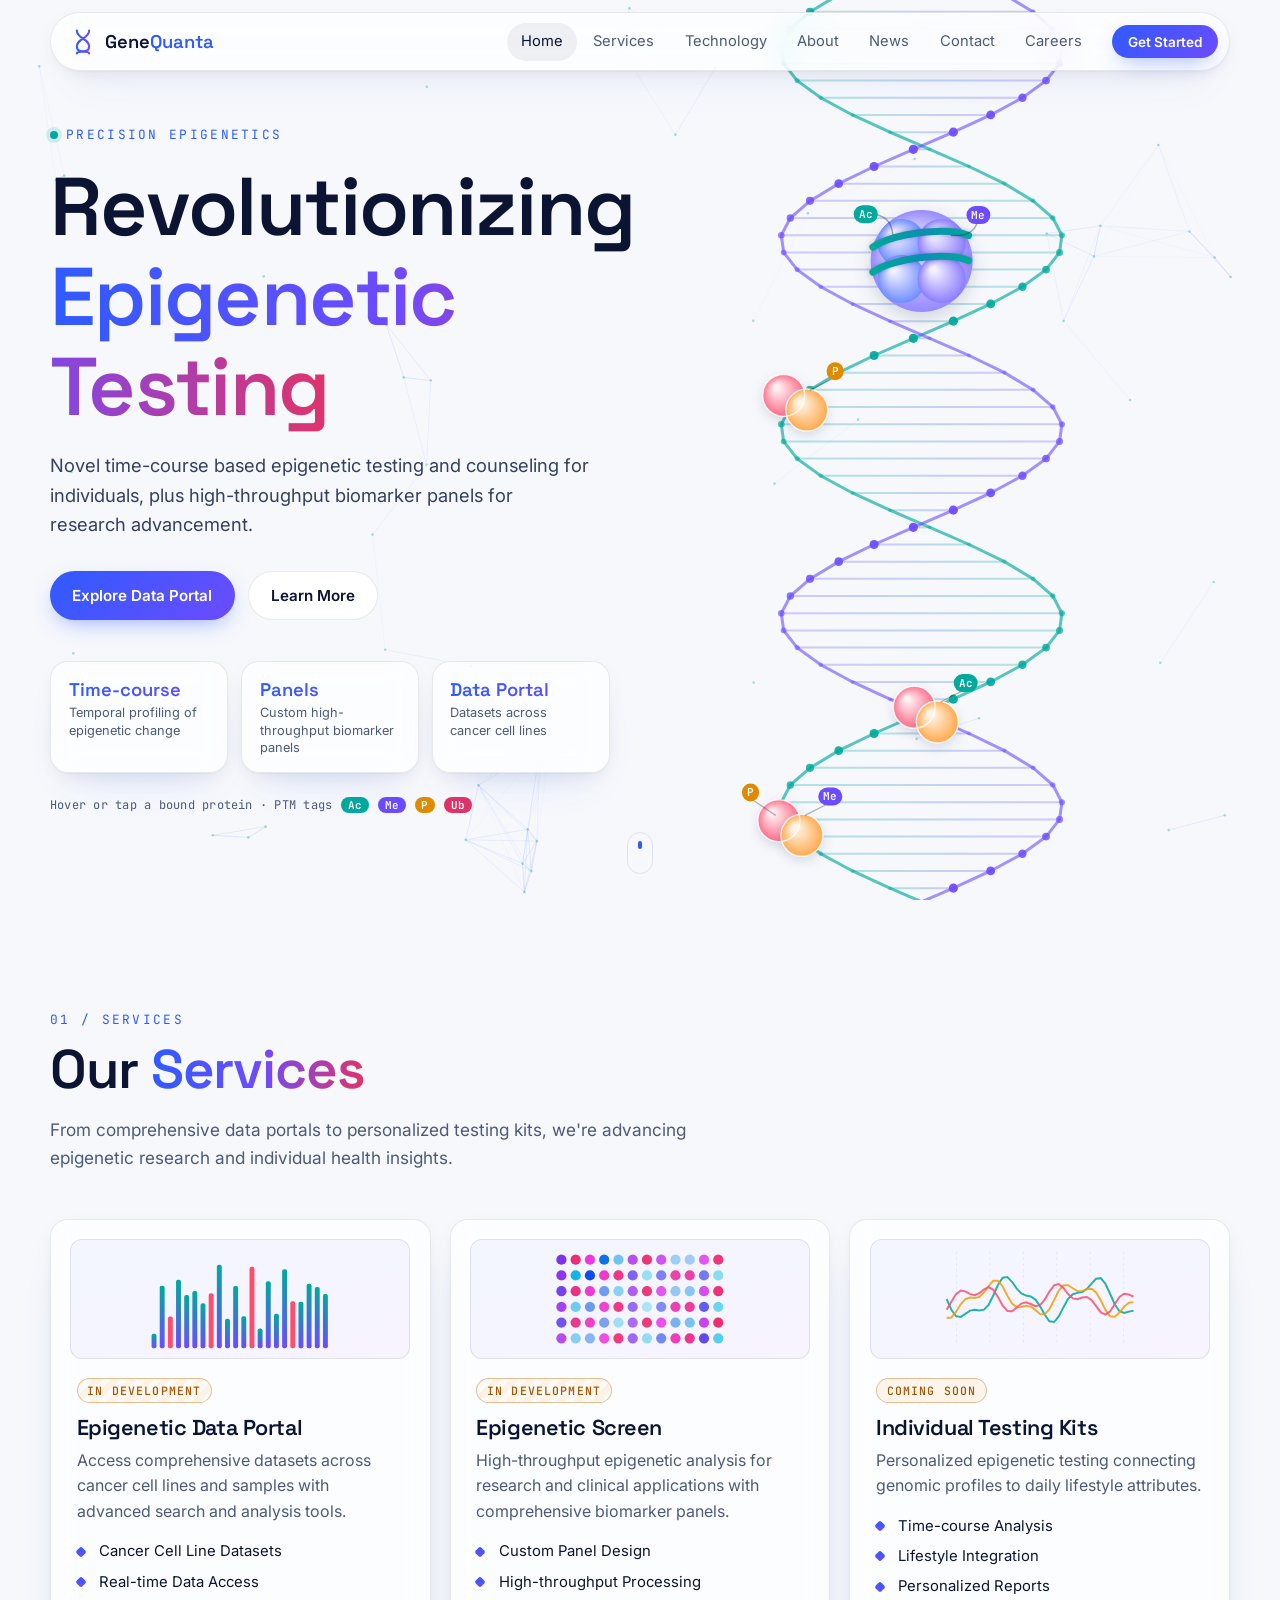
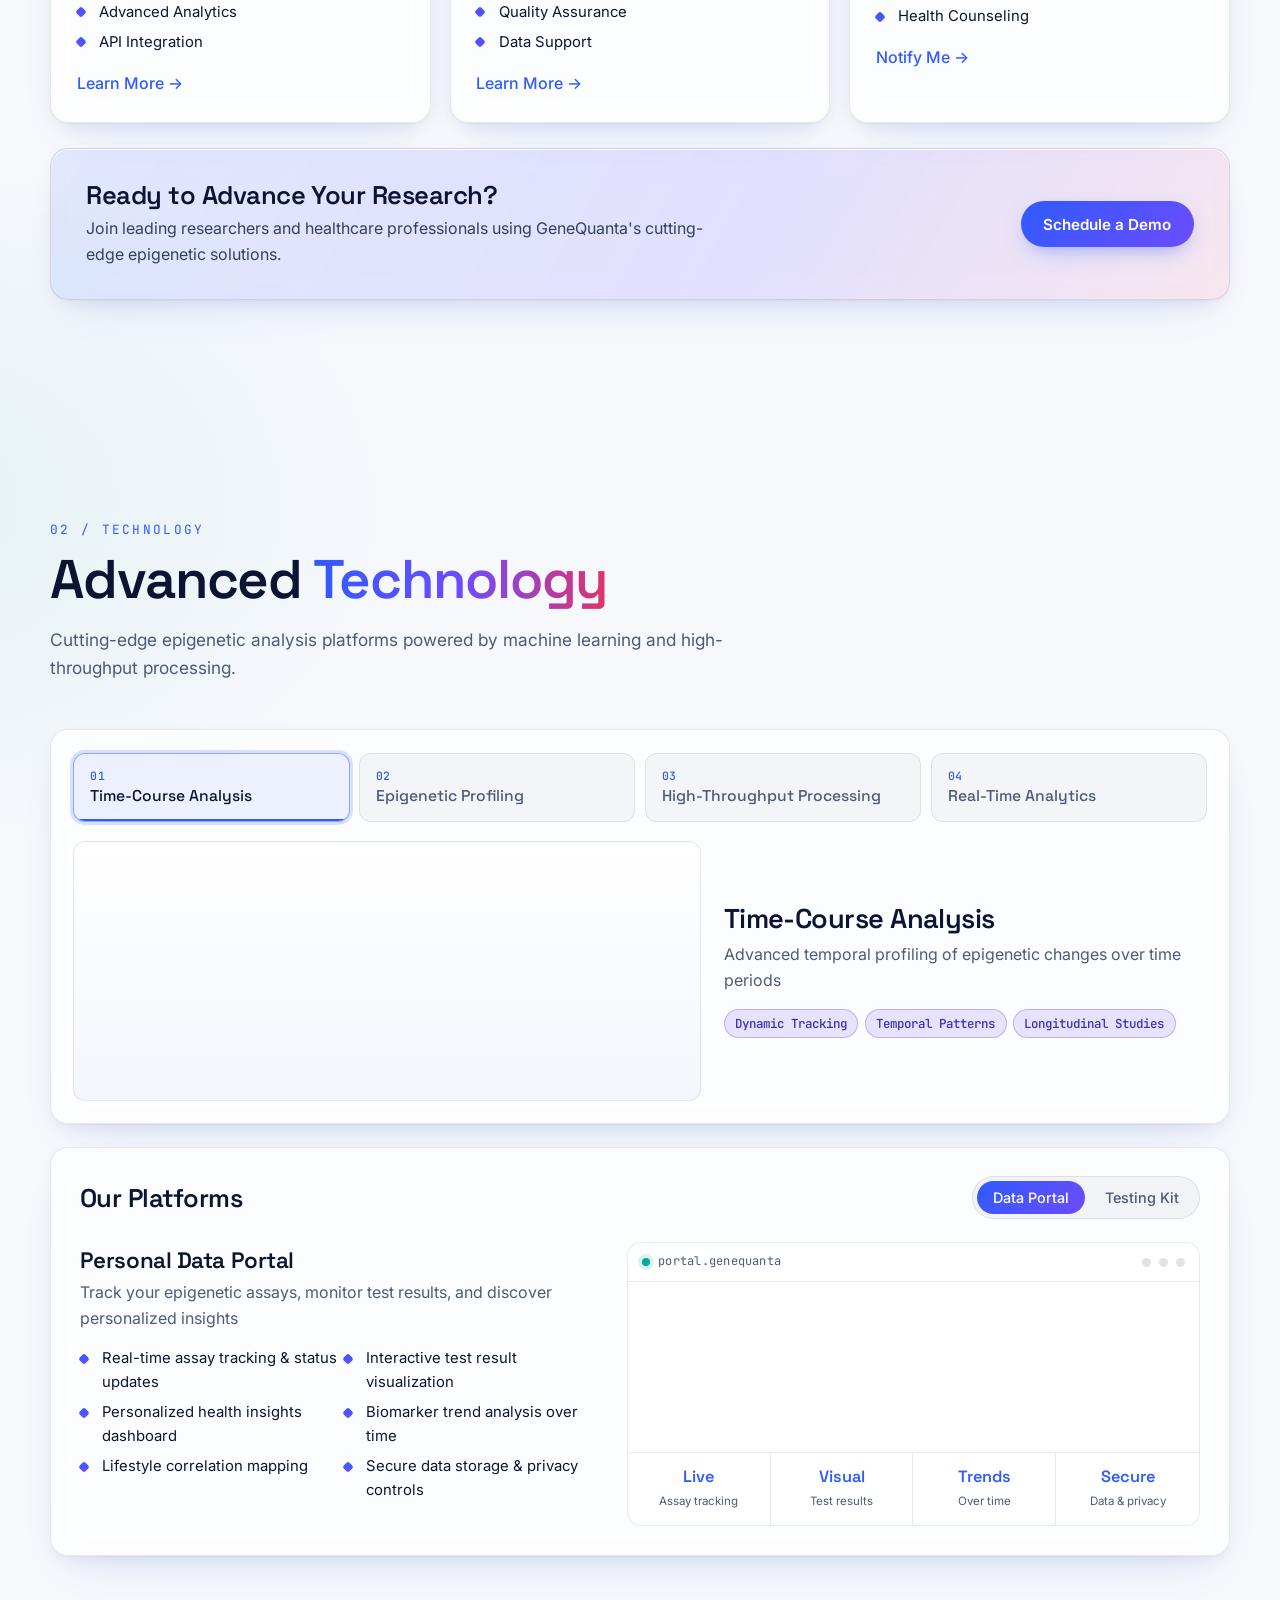
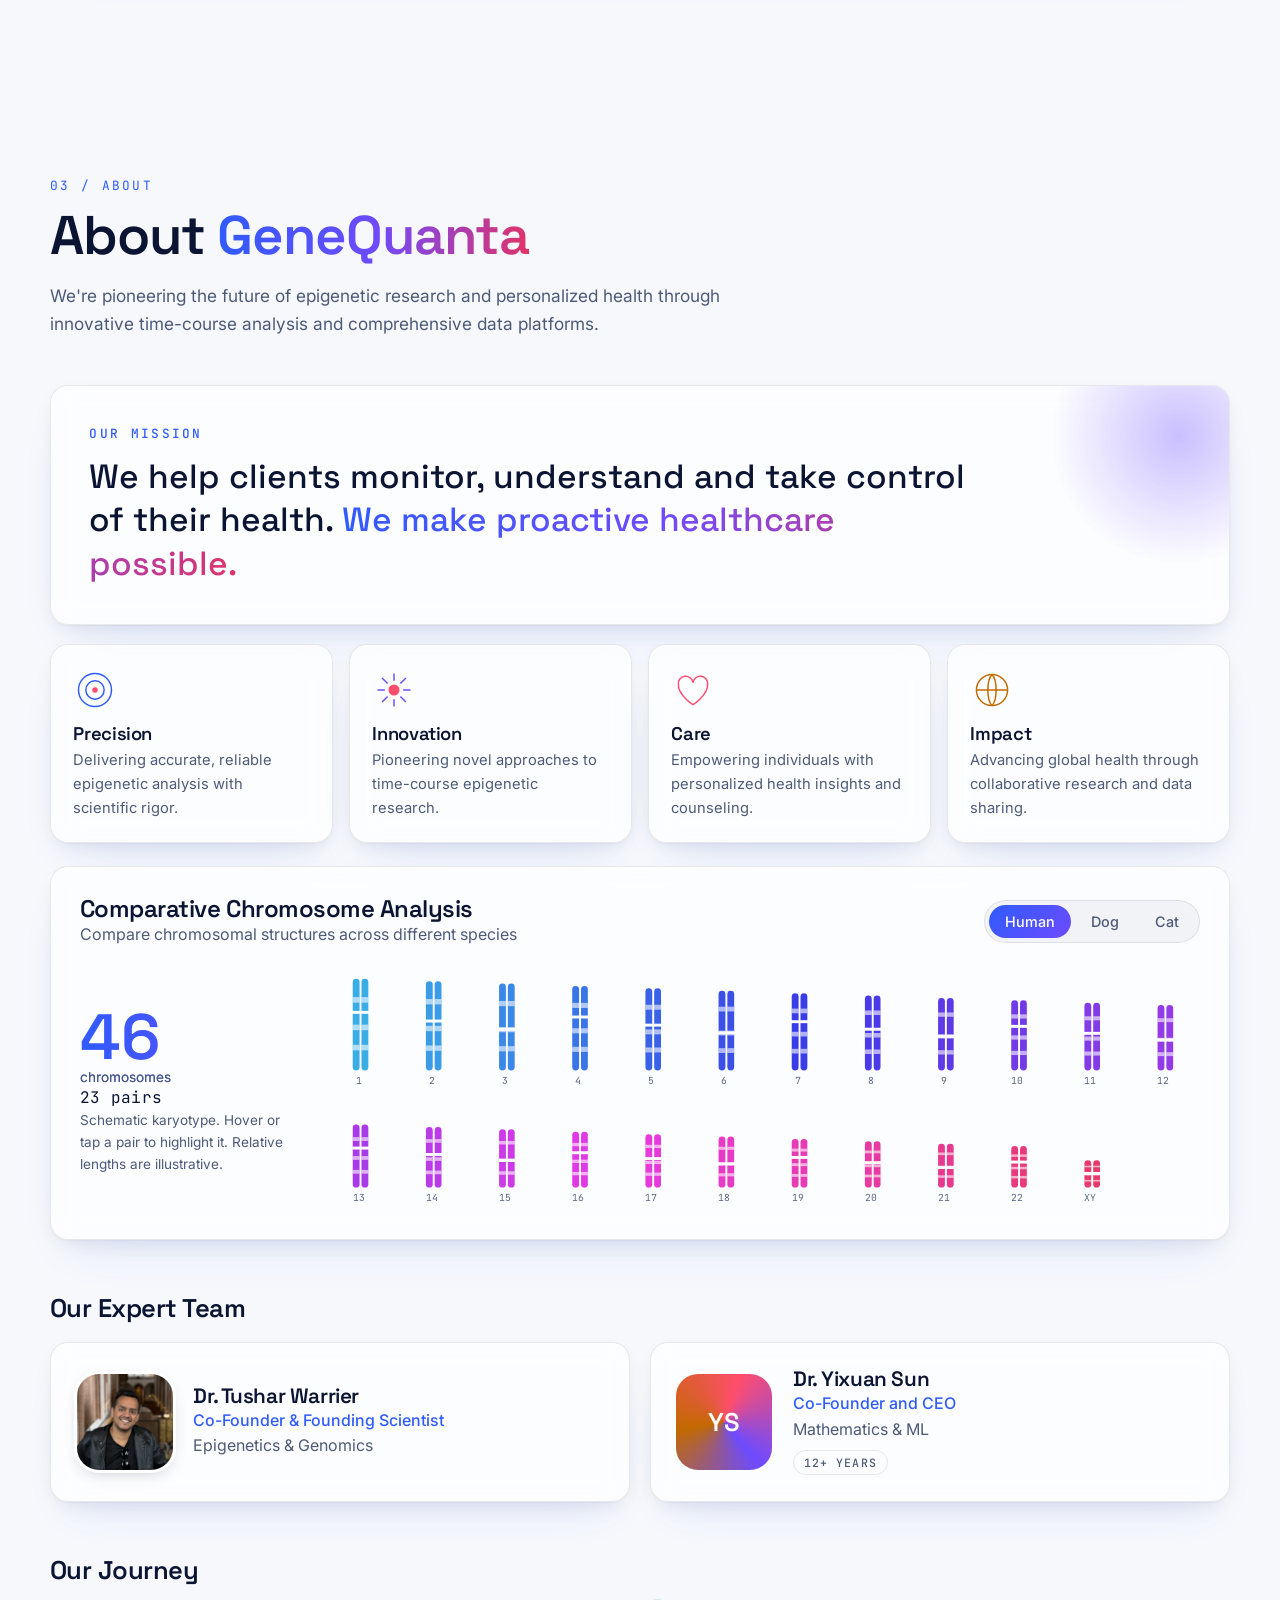
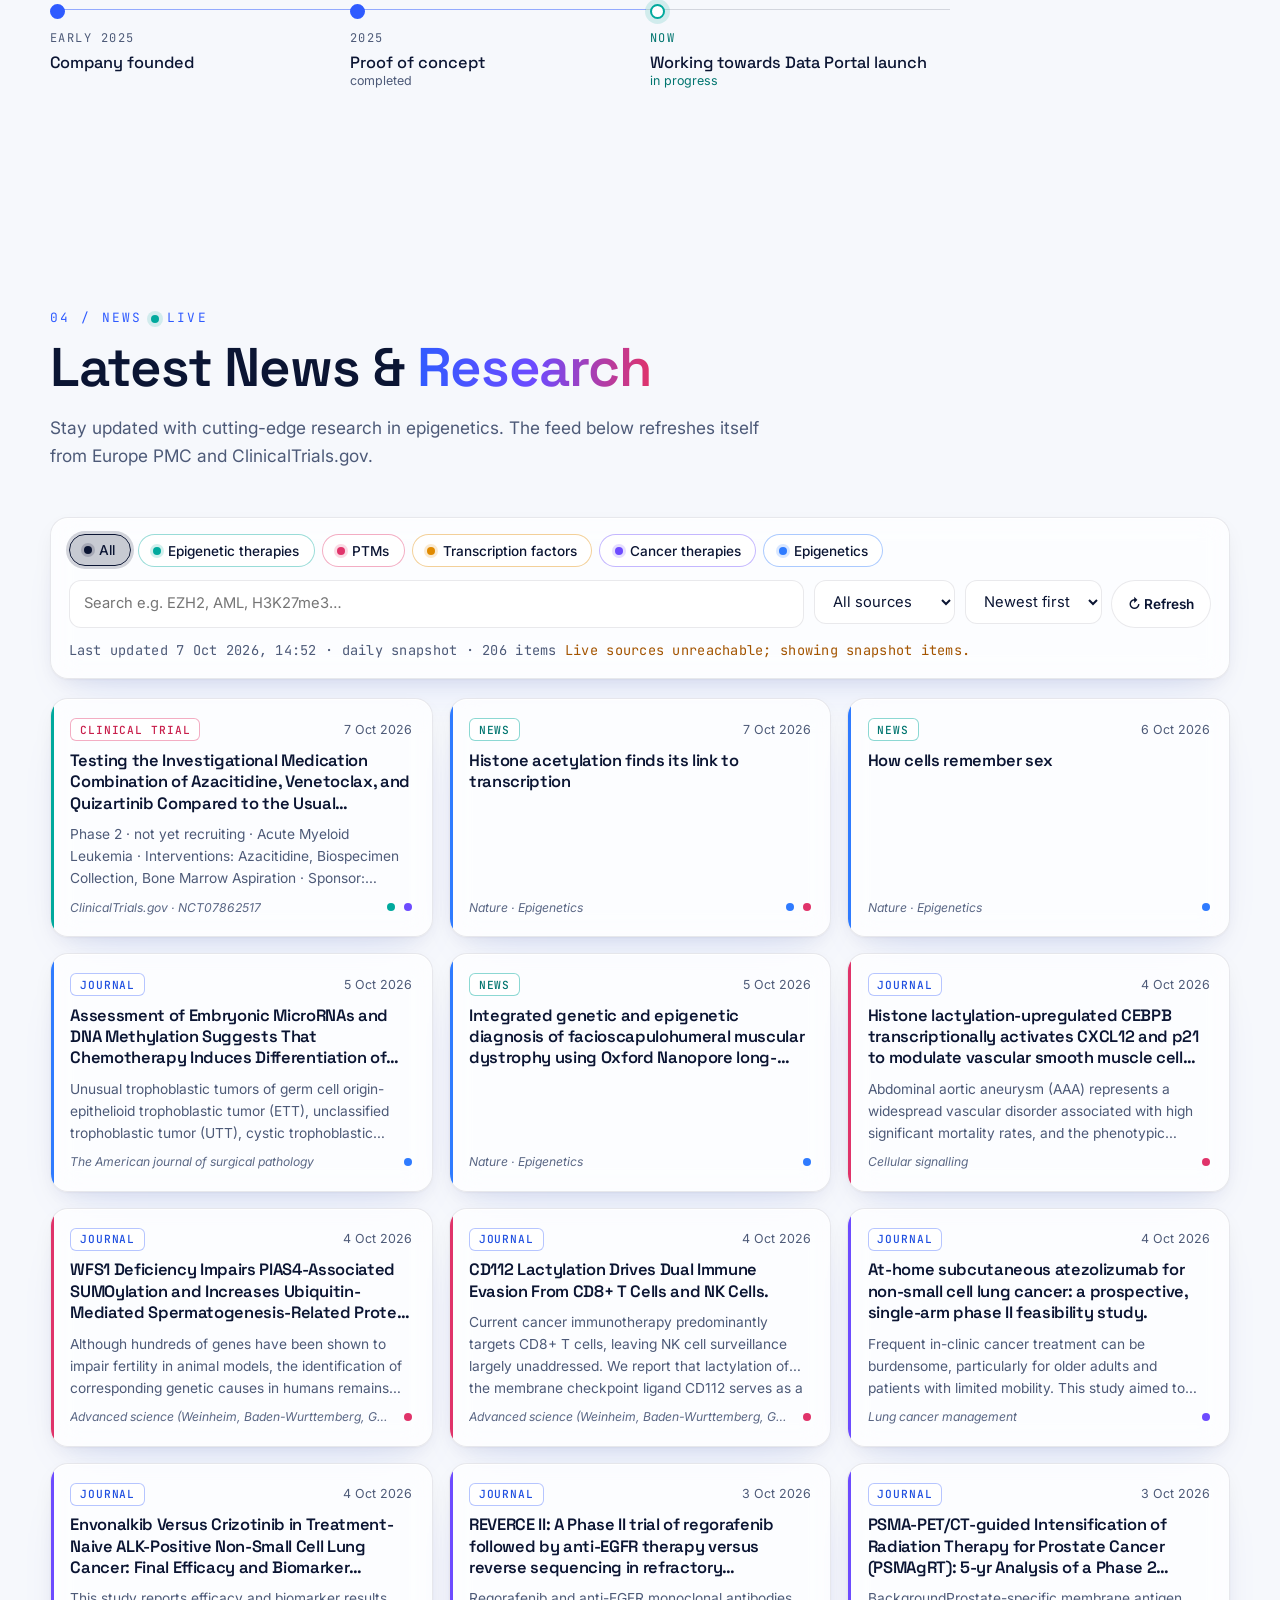
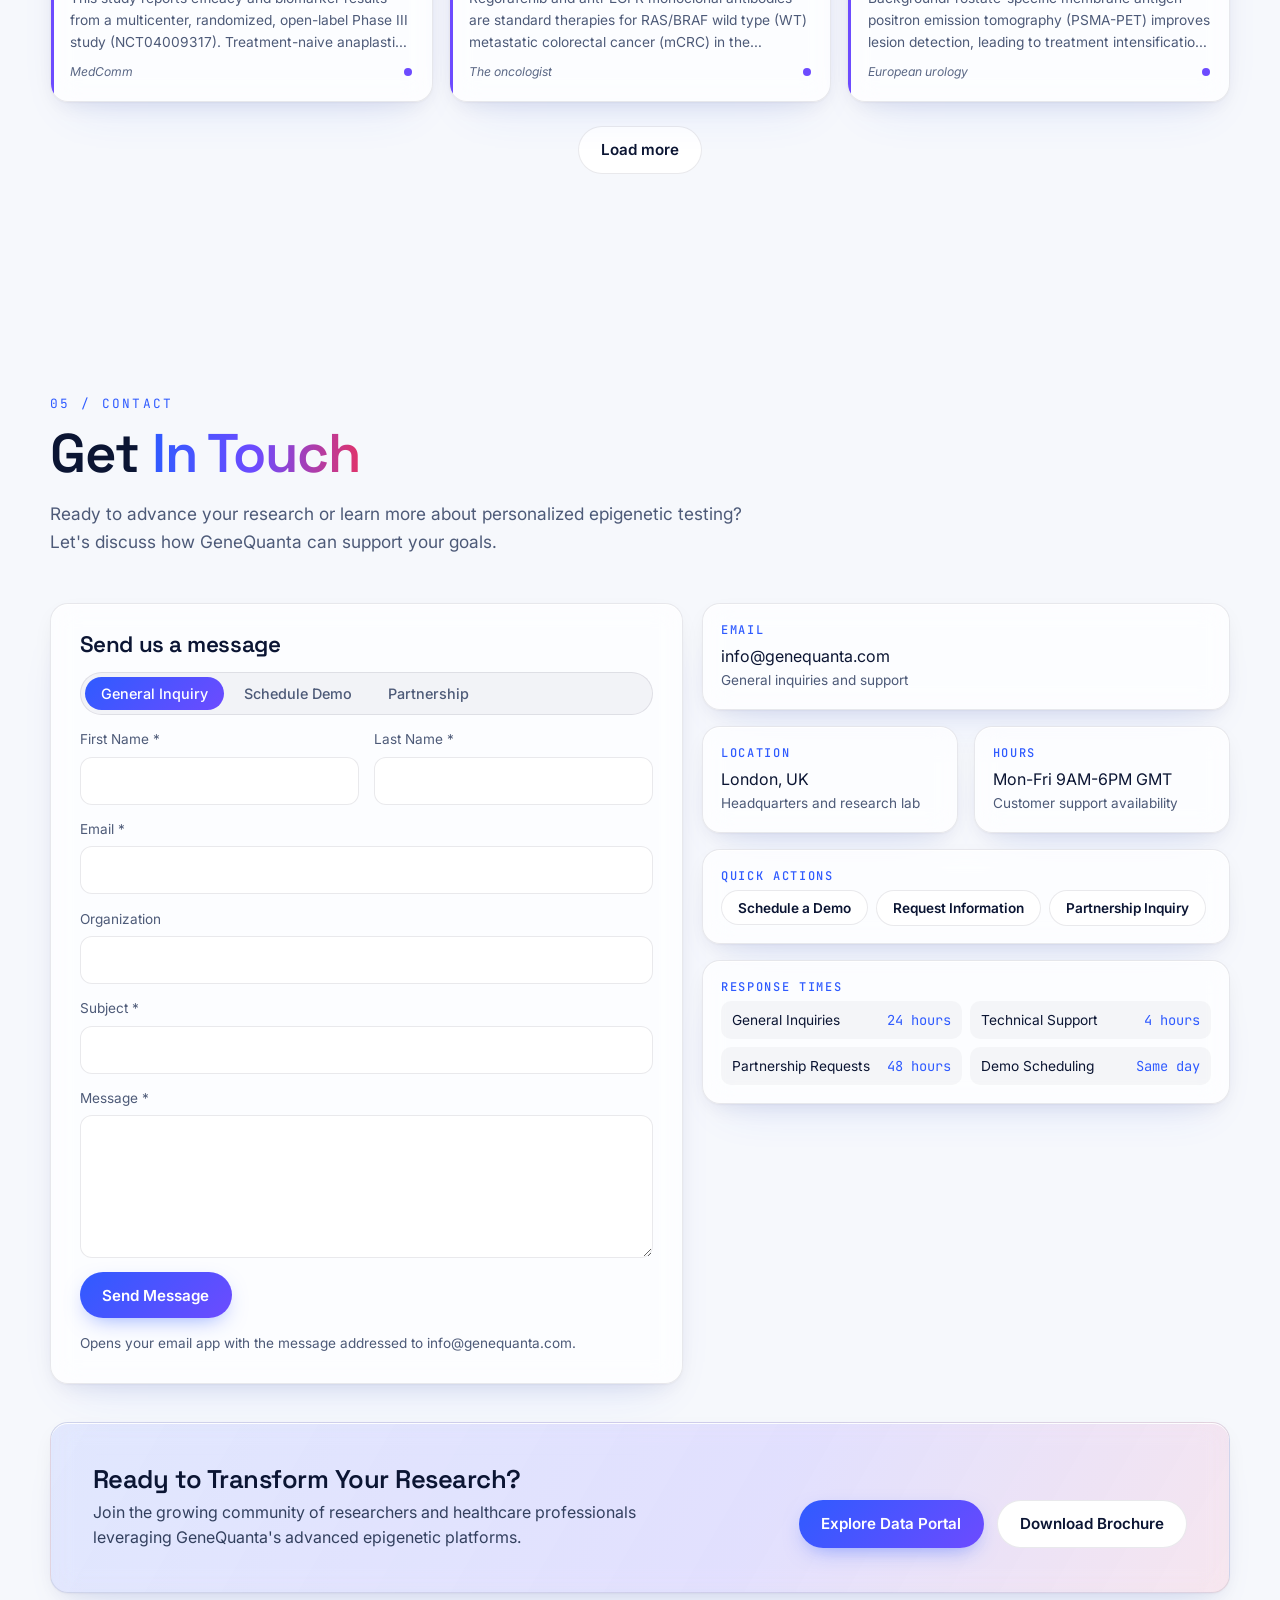
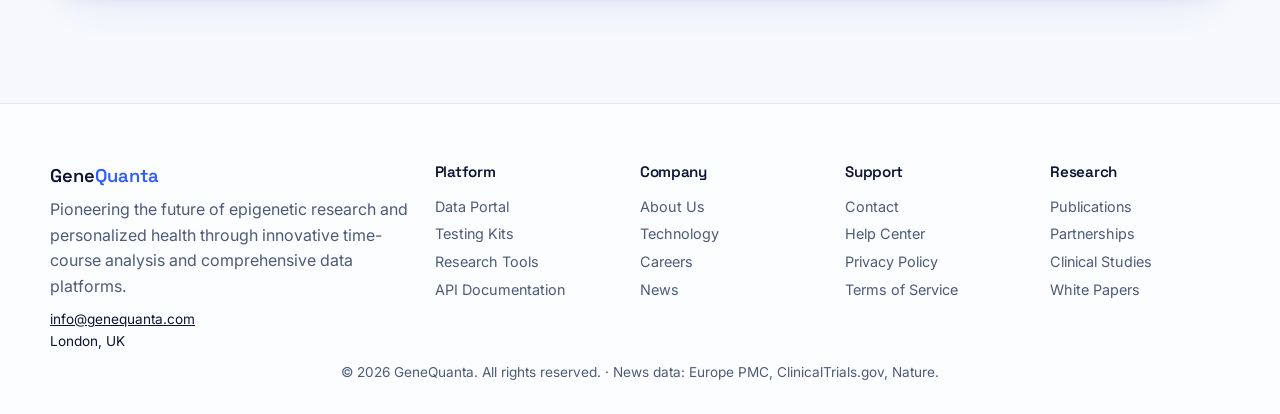
==== commit 1d5de852: "Add files via upload" ====
--- a/index.html
+++ b/index.html
@@ -17,7 +17,7 @@
 <header class="nav glass" id="top">
   <a href="#home" class="brand" aria-label="GeneQuanta home"><svg viewBox="0 0 32 32" width="28" height="28" aria-hidden="true"><path d="M9 3c0 9 14 9 14 18s-14 4-14 8M23 3c0 9-14 9-14 18s14 4 14 8" fill="none" stroke="url(#lg)" stroke-width="2.4" stroke-linecap="round"/><defs><linearGradient id="lg" x1="0" x2="1"><stop stop-color="#2f5bff"/><stop offset="1" stop-color="#6d4bff"/></linearGradient></defs></svg><span>Gene<b>Quanta</b></span></a>
   <nav aria-label="Primary"><button class="burger" aria-expanded="false" aria-controls="navlinks" aria-label="Menu"><span></span><span></span></button>
-    <ul id="navlinks"><li><a href="#home">Home</a></li><li><a href="#services">Services</a></li><li><a href="#technology">Technology</a></li><li><a href="#about">About</a></li><li><a href="#news">News</a></li><li><a href="#contact">Contact</a></li></ul></nav>
+    <ul id="navlinks"><li><a href="#home">Home</a></li><li><a href="#services">Services</a></li><li><a href="#technology">Technology</a></li><li><a href="#about">About</a></li><li><a href="#news">News</a></li><li><a href="#contact">Contact</a></li><li><a href="careers.html">Careers</a></li></ul></nav>
   <a href="#contact" class="btn btn-sm">Get Started</a>
 </header>
 <main id="main">
@@ -163,7 +163,7 @@
   <div class="foot-grid">
     <div><a href="#home" class="brand"><span>Gene<b>Quanta</b></span></a><p class="muted">Pioneering the future of epigenetic research and personalized health through innovative time-course analysis and comprehensive data platforms.</p><p class="small"><a href="mailto:info@genequanta.com">info@genequanta.com</a><br>London, UK</p></div>
     <div><h5>Platform</h5><a href="#technology">Data Portal</a><a href="#services">Testing Kits</a><a href="#technology">Research Tools</a><a href="#technology">API Documentation</a></div>
-    <div><h5>Company</h5><a href="#about">About Us</a><a href="#technology">Technology</a><a href="#contact">Careers</a><a href="#news">News</a></div>
+    <div><h5>Company</h5><a href="#about">About Us</a><a href="#technology">Technology</a><a href="careers.html">Careers</a><a href="#news">News</a></div>
     <div><h5>Support</h5><a href="#contact">Contact</a><a href="#contact">Help Center</a><a href="#contact">Privacy Policy</a><a href="#contact">Terms of Service</a></div>
     <div><h5>Research</h5><a href="#news">Publications</a><a href="#contact">Partnerships</a><a href="#news">Clinical Studies</a><a href="#contact">White Papers</a></div>
   </div>
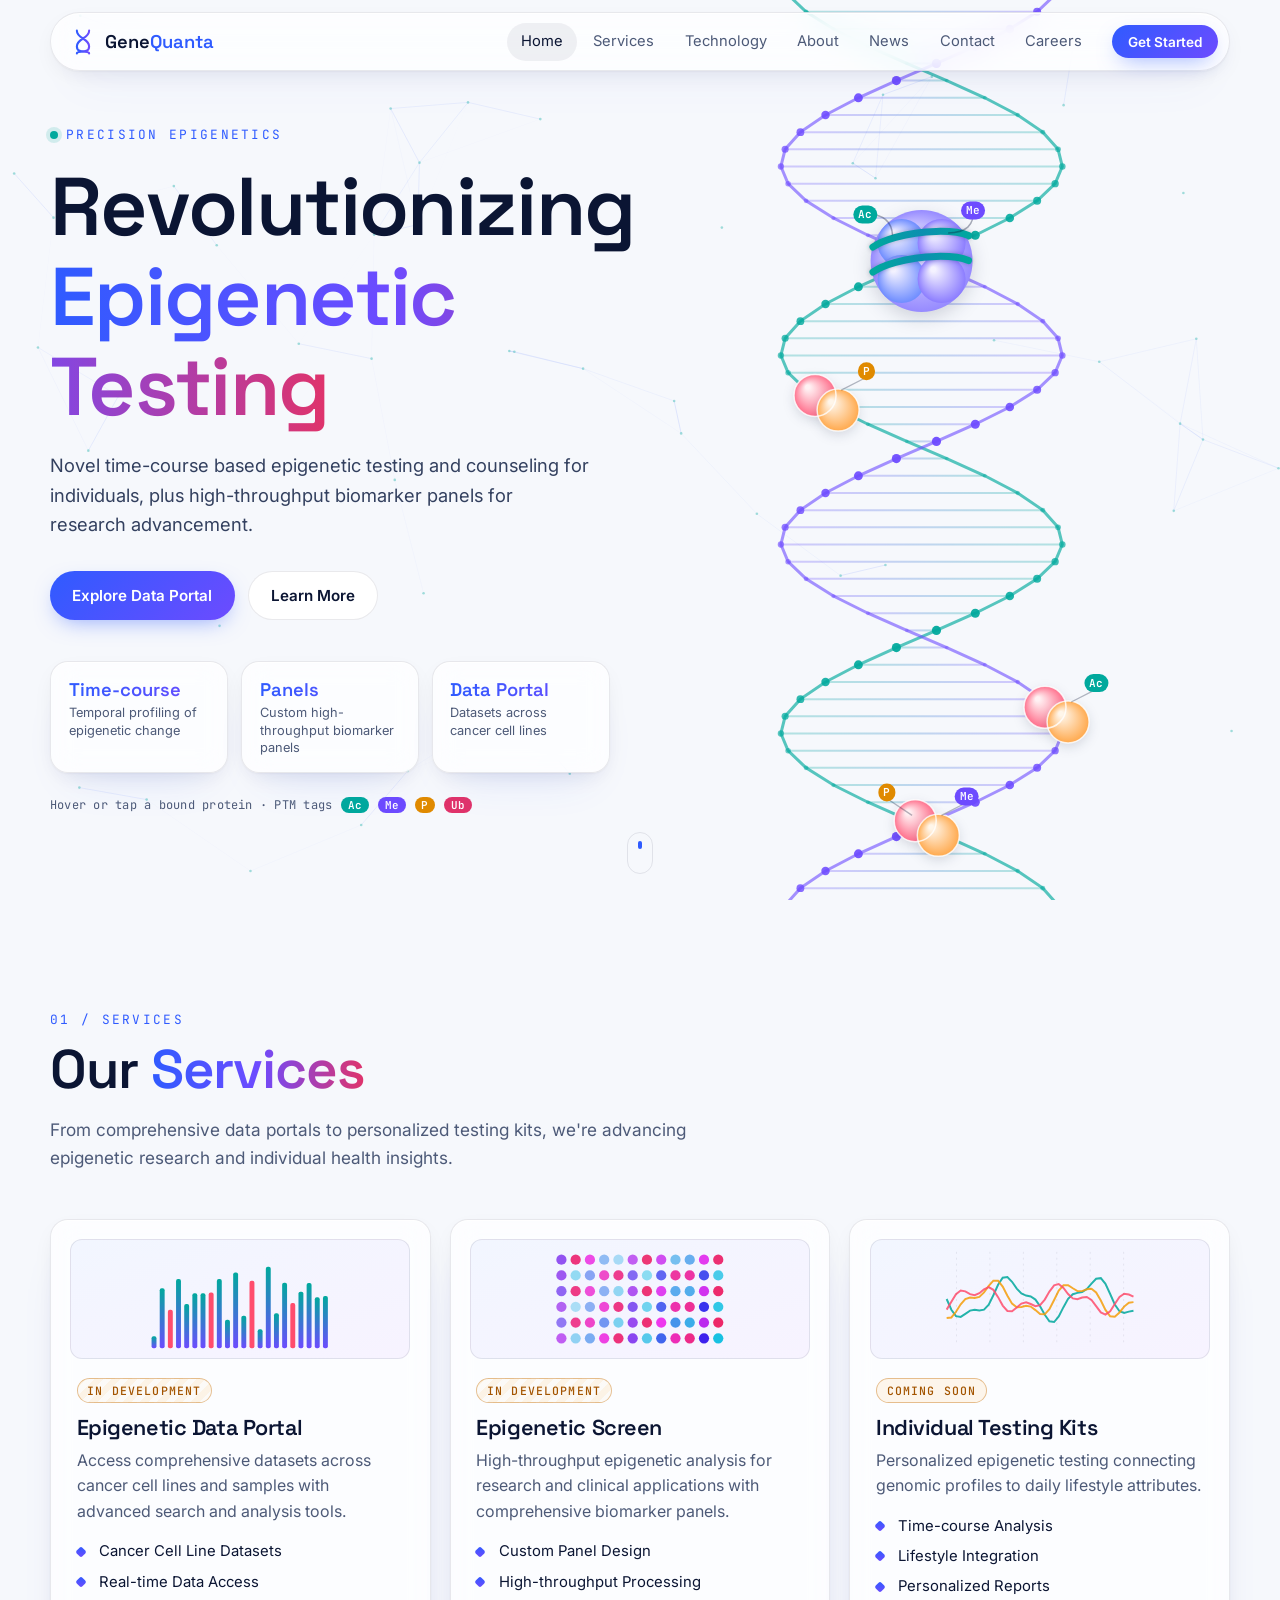
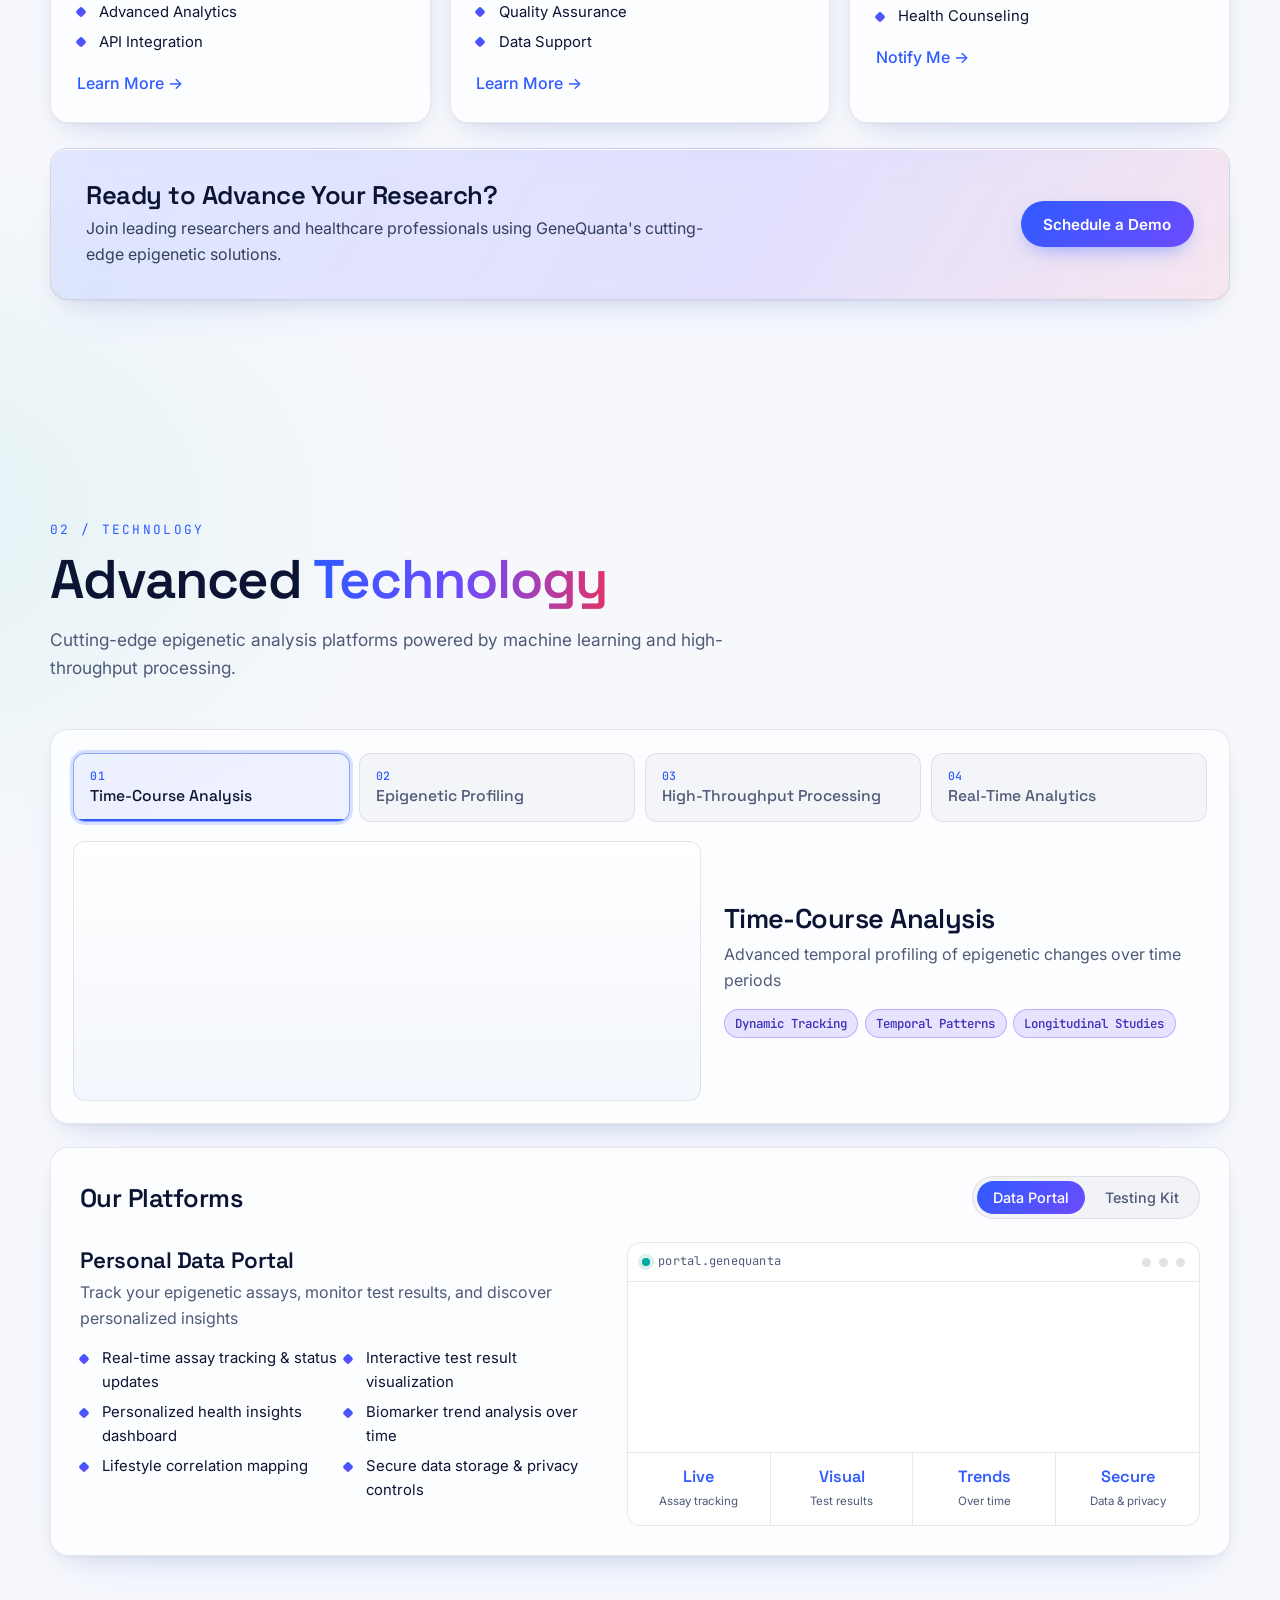
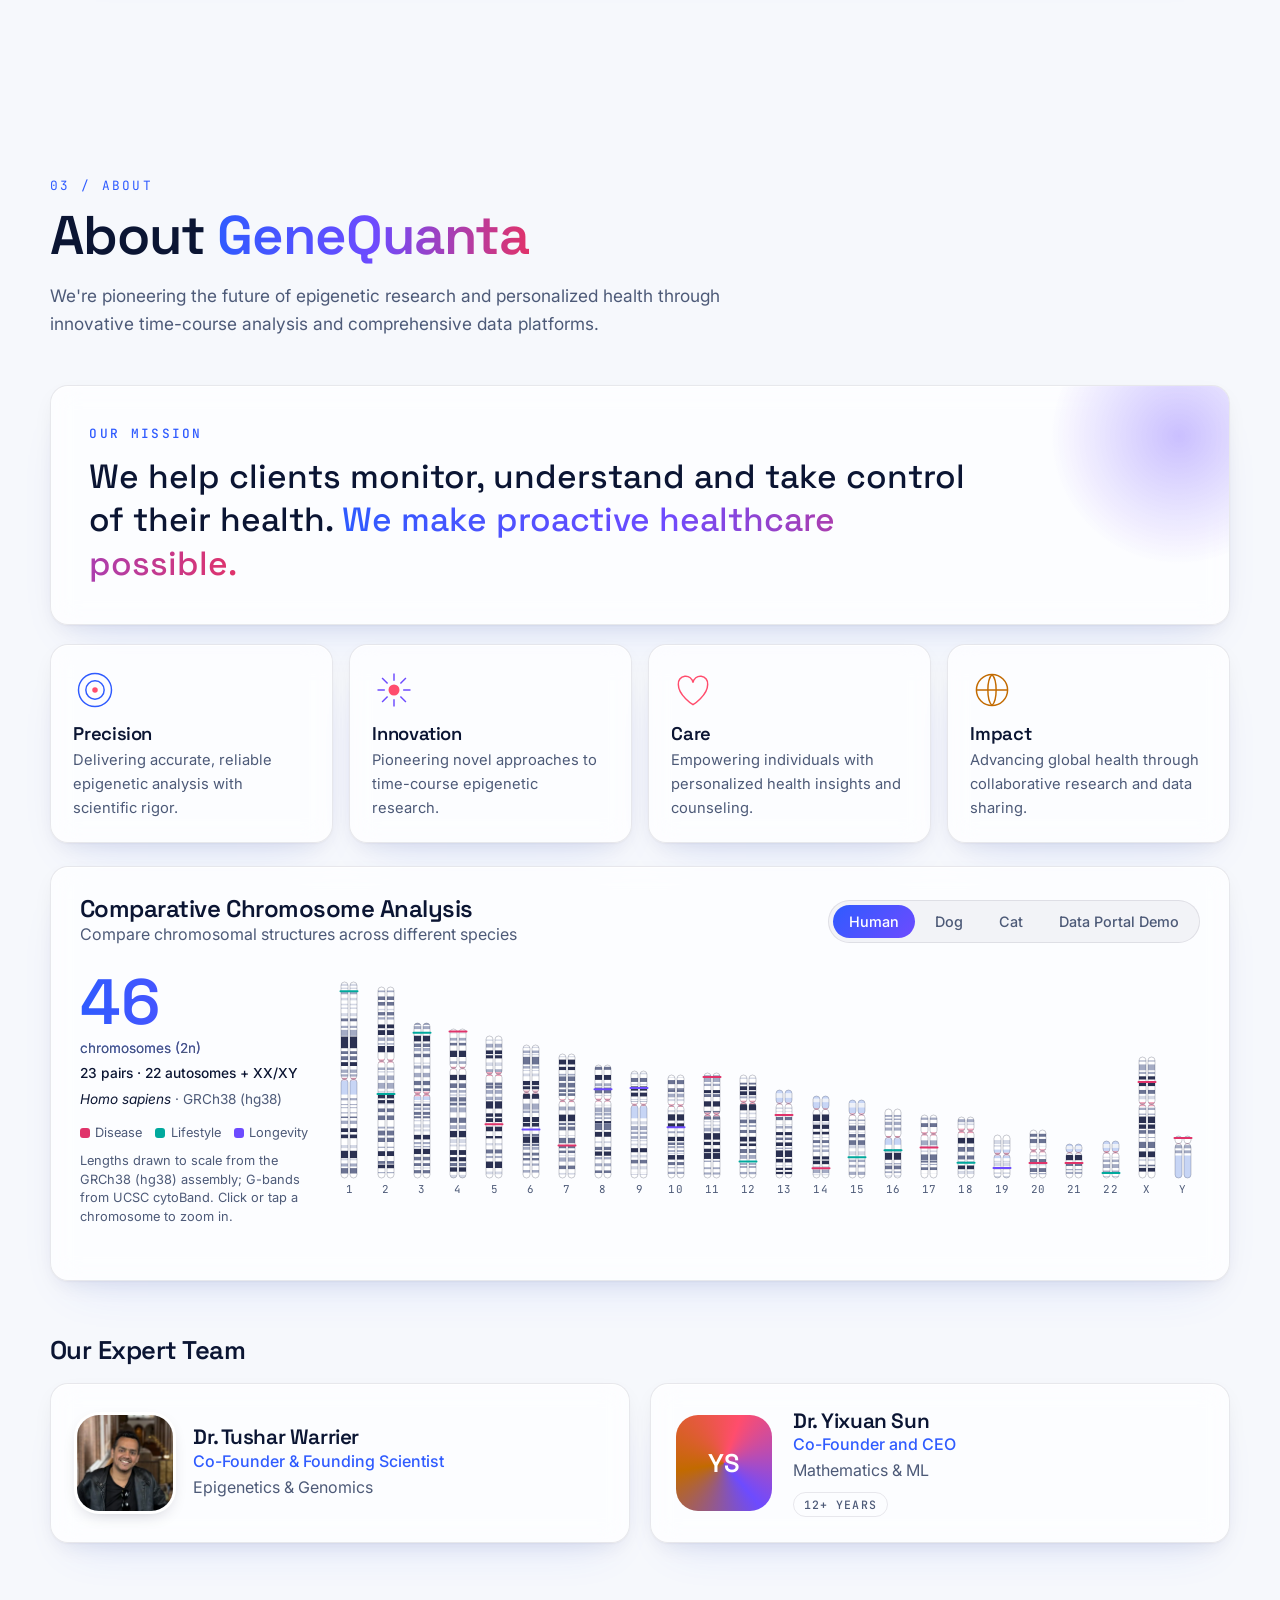
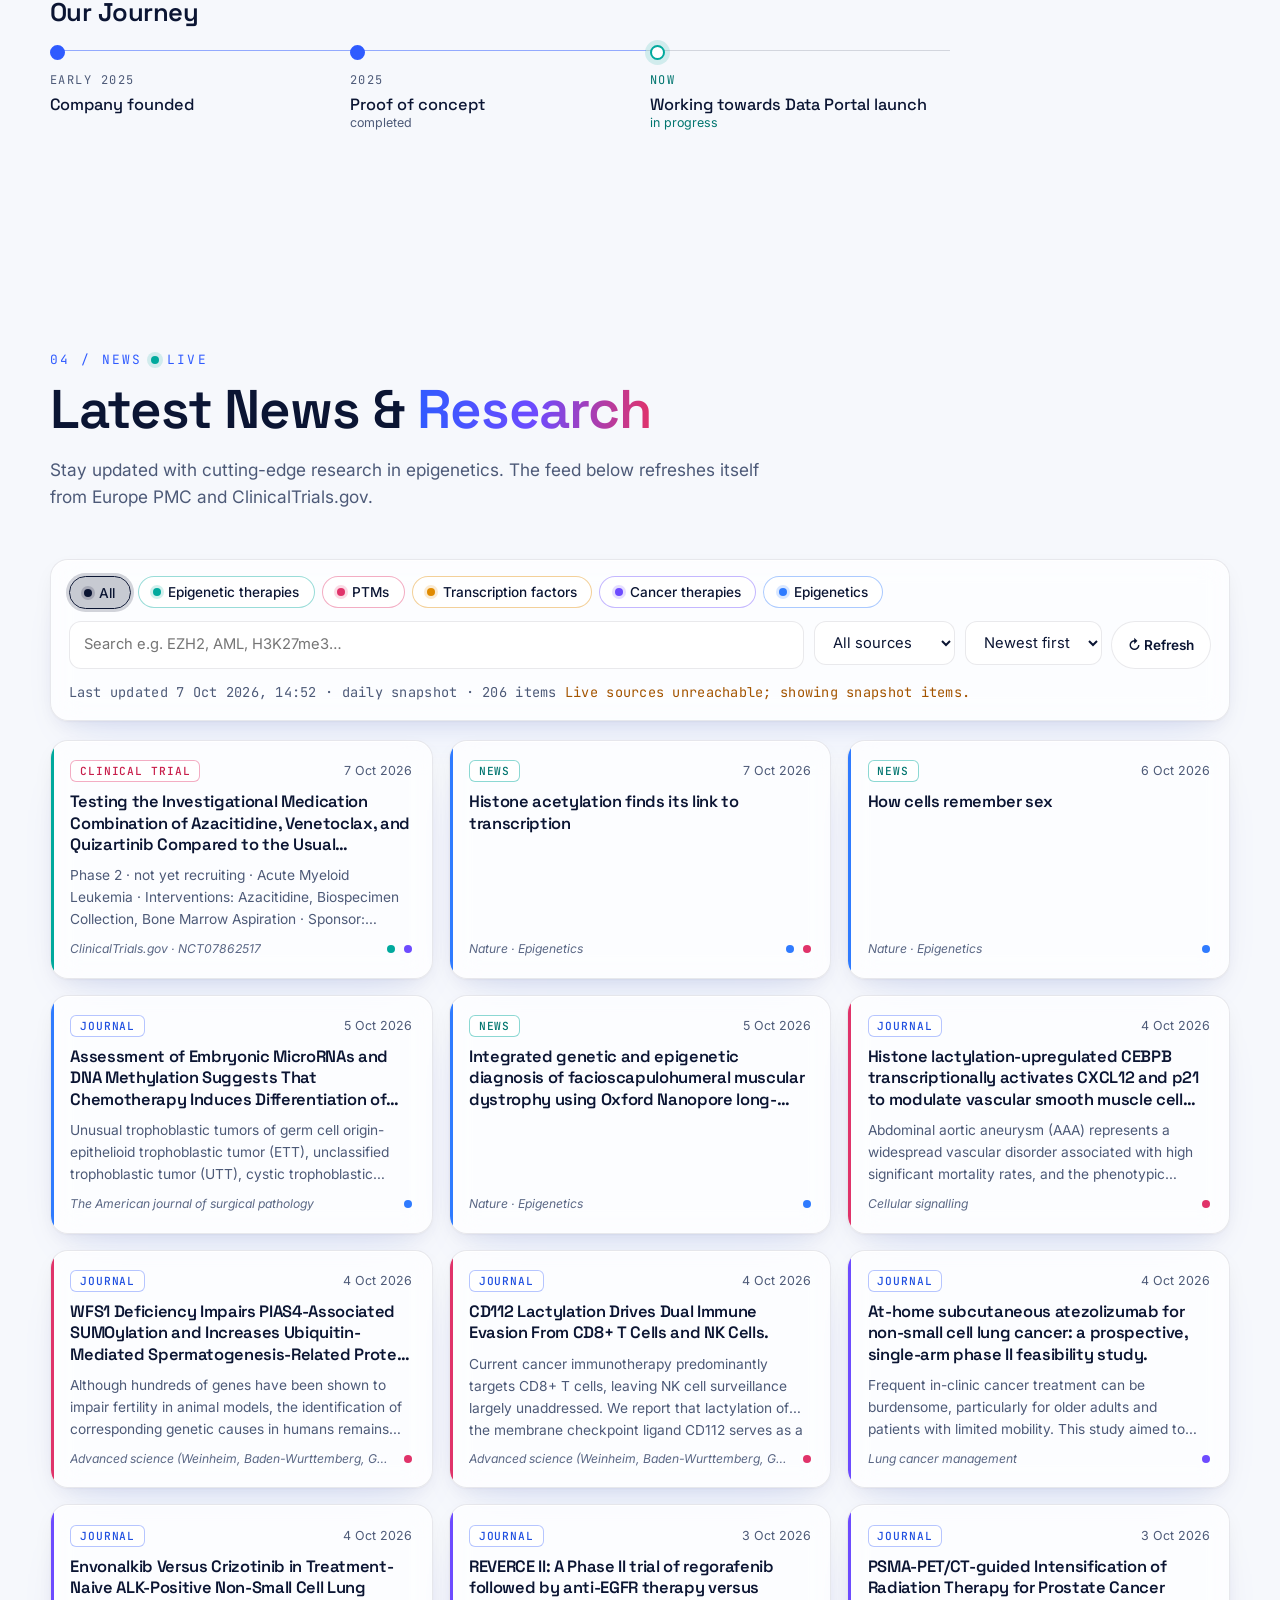
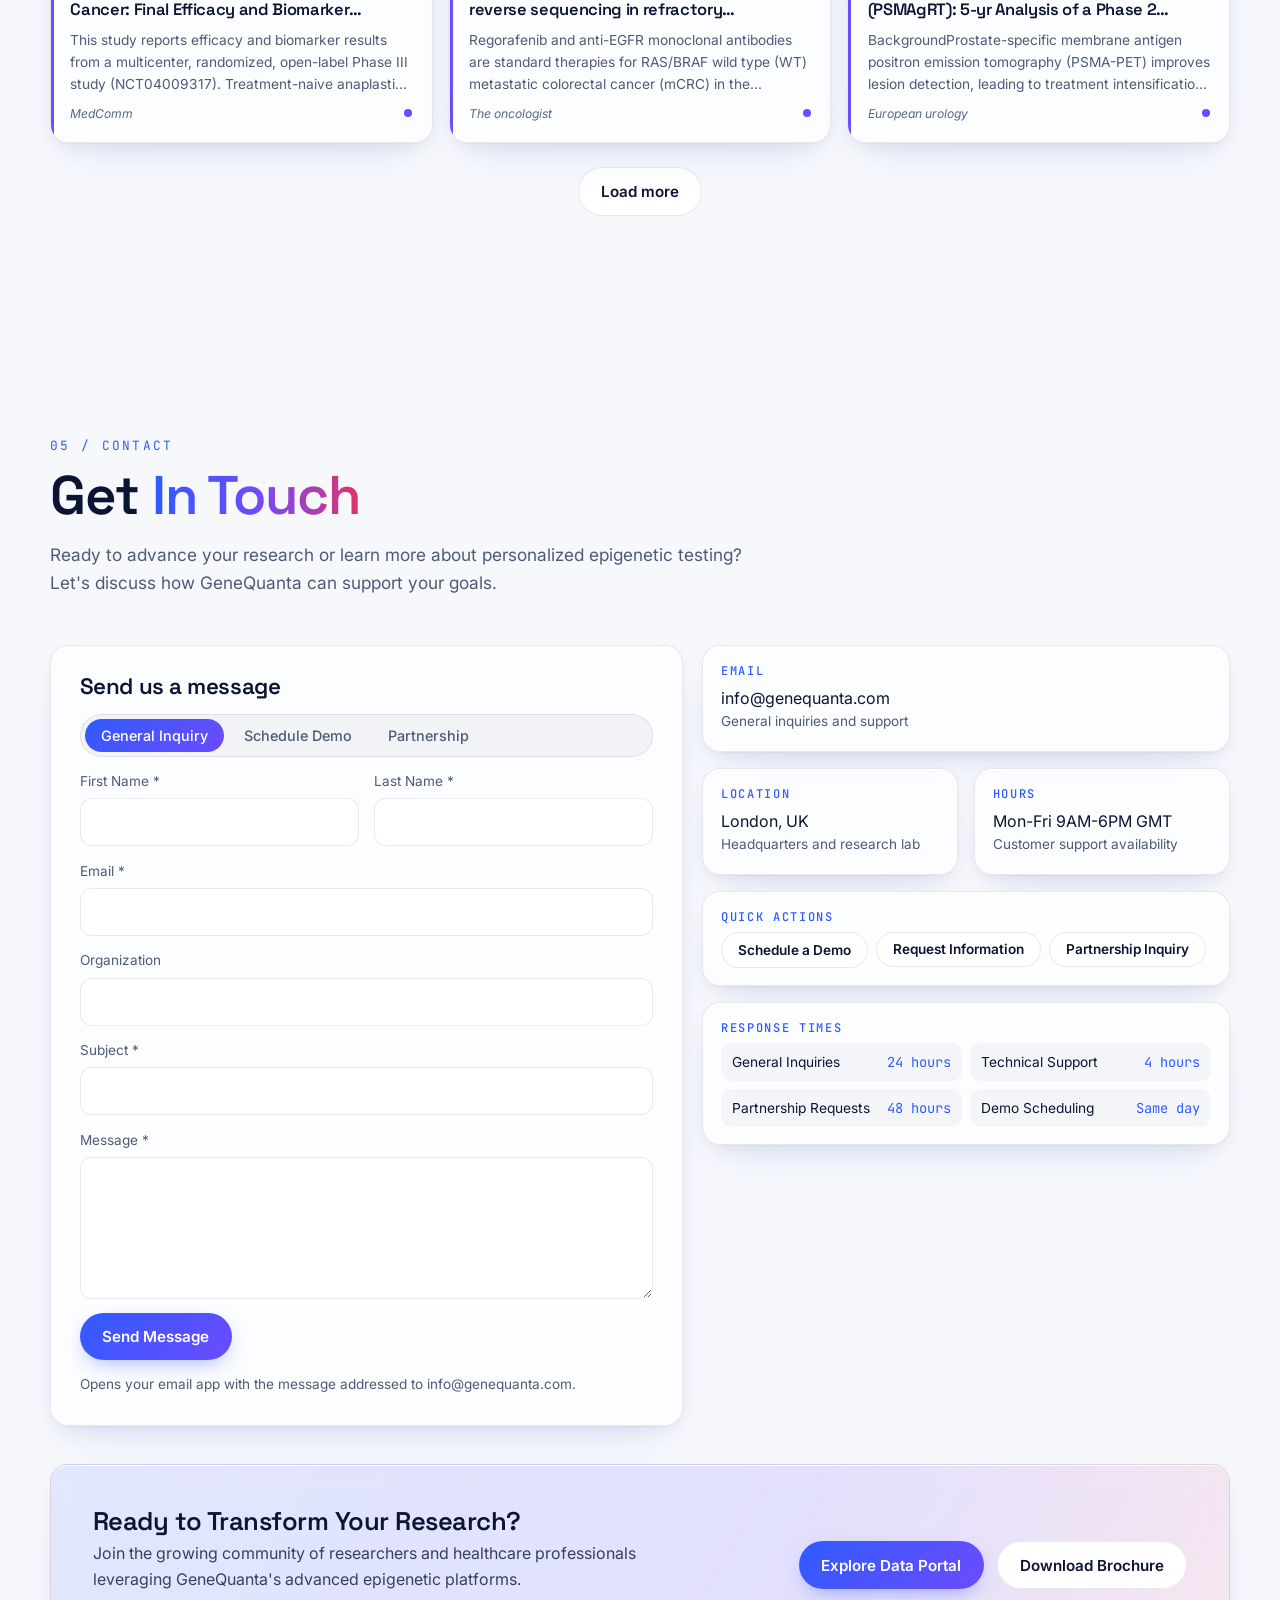
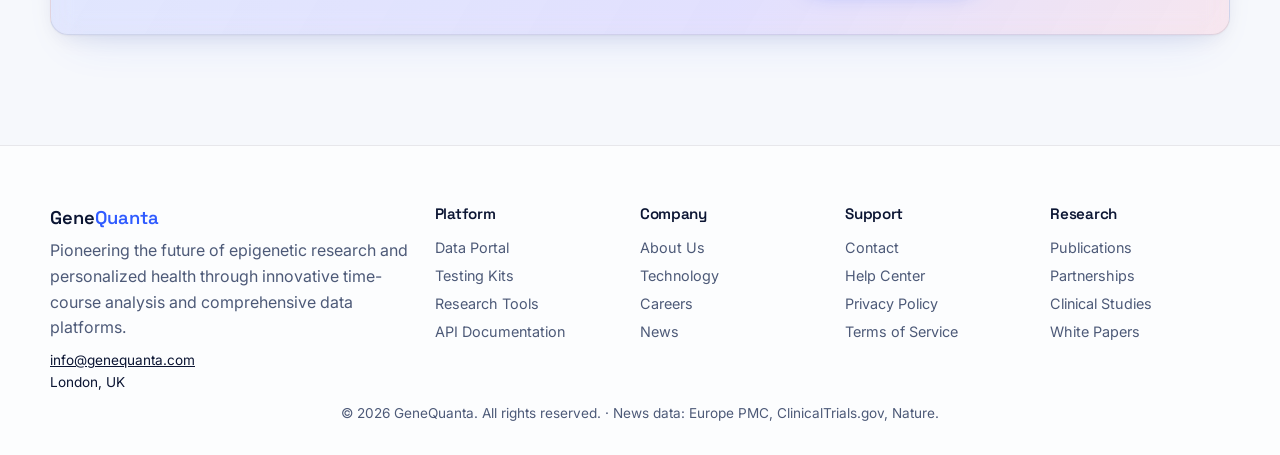
==== commit 3e600876: "Add files via upload" ====
--- a/index.html
+++ b/index.html
@@ -10,6 +10,7 @@
 <link rel="preconnect" href="https://fonts.googleapis.com"><link rel="preconnect" href="https://fonts.gstatic.com" crossorigin>
 <link href="https://fonts.googleapis.com/css2?family=Space+Grotesk:wght@400;500;600;700&family=Inter:wght@300;400;500;600&family=JetBrains+Mono:wght@400;500&display=swap" rel="stylesheet">
 <link rel="stylesheet" href="assets/css/style.css">
+<link rel="stylesheet" href="assets/css/karyotype.css">
 </head>
 <body>
 <a class="skip" href="#main">Skip to content</a>
@@ -90,10 +91,32 @@
     <div class="val glass reveal"><svg viewBox="0 0 48 48" aria-hidden="true"><circle cx="24" cy="24" r="17"/><path d="M7 24h34M24 7c6 6 6 28 0 34M24 7c-6 6-6 28 0 34"/></svg><h4>Impact</h4><p>Advancing global health through collaborative research and data sharing.</p></div>
   </div>
 
-  <div class="karyo glass reveal">
+  <div class="karyo glass reveal" id="karyo">
     <div class="k-head"><div><h3>Comparative Chromosome Analysis</h3><p>Compare chromosomal structures across different species</p></div>
-      <div class="seg" role="tablist" aria-label="Species"><button role="tab" aria-selected="true" data-s="human">Human</button><button role="tab" aria-selected="false" data-s="dog">Dog</button><button role="tab" aria-selected="false" data-s="cat">Cat</button></div></div>
-    <div class="k-body"><div class="k-info"><p class="k-num"><span id="k-n">46</span><small>chromosomes</small></p><p id="k-p" class="mono">23 pairs</p><p class="muted small">Schematic karyotype. Hover or tap a pair to highlight it. Relative lengths are illustrative.</p><p id="k-sel" class="mono small"></p></div><svg id="k-svg" role="img" aria-label="Schematic karyotype"></svg></div>
+      <div class="seg" role="tablist" aria-label="Species"><button role="tab" id="kt-human" aria-selected="true" aria-controls="k-panel" data-s="human">Human</button><button role="tab" id="kt-dog" aria-selected="false" aria-controls="k-panel" data-s="dog" tabindex="-1">Dog</button><button role="tab" id="kt-cat" aria-selected="false" aria-controls="k-panel" data-s="cat" tabindex="-1">Cat</button><button role="tab" id="kt-portal" aria-selected="false" aria-controls="k-soon" data-s="portal" tabindex="-1">Data Portal Demo</button></div></div>
+    <div class="k-body" id="k-panel" role="tabpanel" aria-labelledby="kt-human">
+      <div class="k-info">
+        <p class="k-num"><span id="k-n">46</span><small>chromosomes (2n)</small></p>
+        <p id="k-p" class="mono">23 pairs</p>
+        <p id="k-sp" class="k-sp muted small"></p>
+        <ul class="k-legend" aria-label="Featured gene categories"><li><i class="c-dis"></i>Disease</li><li><i class="c-life"></i>Lifestyle</li><li><i class="c-long"></i>Longevity</li></ul>
+        <p id="k-cap" class="muted small">Lengths drawn to scale from GRCh38 (hg38).</p>
+        <p id="k-sel" class="mono small" aria-live="polite"></p>
+      </div>
+      <div class="k-stage" id="k-stage">
+        <div class="k-grid" id="k-grid" role="group" aria-label="Karyotype: select a chromosome"></div>
+        <div class="k-detail" id="k-detail" hidden></div>
+      </div>
+    </div>
+    <div class="k-soon" id="k-soon" role="tabpanel" aria-labelledby="kt-portal" hidden>
+      <div class="k-soon-art" aria-hidden="true"><span></span><span></span><span></span><span></span><span></span></div>
+      <div class="k-soon-copy">
+        <p class="eyebrow mono"><span class="dot"></span>Coming soon</p>
+        <h4>Data Portal Demo</h4>
+        <p>An interactive preview of the GeneQuanta Data Portal will appear here, showing how assay results and epigenetic insights are explored. It is still in development, so no data is shown yet.</p>
+        <a href="#contact" class="btn btn-ghost btn-sm" data-topic="General Inquiry">Ask about early access</a>
+      </div>
+    </div>
   </div>
 
   <div class="team">
@@ -171,6 +194,8 @@
 </footer>
 <script src="assets/js/news-config.js"></script>
 <script src="assets/js/main.js"></script>
+<script src="assets/js/karyotype-data.js"></script>
+<script src="assets/js/karyotype.js"></script>
 <script src="assets/js/news.js"></script>
 </body>
 </html>
--- a/assets/css/karyotype.css
+++ b/assets/css/karyotype.css
@@ -0,0 +1,93 @@
+/* GeneQuanta — Comparative Chromosome Analysis (karyotype explorer). Loaded after style.css. */
+.karyo .k-body{grid-template-columns:230px minmax(0,1fr);align-items:start}
+.karyo .k-body[hidden],.karyo .k-soon[hidden],.k-grid[hidden],.k-detail[hidden]{display:none}
+.k-info{display:flex;flex-direction:column;gap:.55rem;text-align:left}
+.k-info .k-num small{margin-top:.35rem}
+.k-sp{margin-top:-.2rem}.k-sp i{font-style:italic;color:var(--ink)}
+.k-legend{list-style:none;display:flex;flex-wrap:wrap;gap:.35rem .8rem;margin:.2rem 0 0;padding:0;font-size:.8rem;color:var(--mut)}
+.k-legend li{display:flex;align-items:center;gap:.35rem}
+.k-legend i{width:10px;height:10px;border-radius:3px;display:inline-block}
+.c-dis{background:#e0336a}.c-life{background:#00a99d}.c-long{background:#6d4bff}
+#k-p{font:500 .86rem/1.4 var(--f);letter-spacing:0;color:var(--ink)}
+#k-cap{line-height:1.45;font-size:.8rem}
+#k-sel{min-height:1.3em;color:var(--a);font-size:.78rem}
+.k-stage{position:relative;min-width:0}
+/* grid of chromosome pairs */
+.k-grid{display:flex;flex-direction:column;gap:.9rem;padding:.4rem 0}
+.k-row{display:grid;grid-template-columns:repeat(var(--per),minmax(0,1fr));align-items:end;gap:2px}
+.k-chr{appearance:none;background:none;border:0;padding:4px 0 2px;border-radius:10px;cursor:pointer;display:flex;flex-direction:column;align-items:center;gap:4px;color:var(--mut);transition:opacity .25s,background .25s,transform .25s;min-width:0}
+.k-fig{display:flex;align-items:flex-end;justify-content:center}
+.k-fig svg{display:block;overflow:visible;transform-origin:50% 100%;transition:transform .25s cubic-bezier(.2,.7,.2,1),filter .25s}
+.k-lab{font-size:.68rem;line-height:1;white-space:nowrap}
+.k-grid.has-hi .k-chr:not(.hi){opacity:.4}
+.k-chr.hi,.k-chr:focus-visible{background:rgba(47,91,255,.07);color:var(--a)}
+.k-chr.hi svg,.k-chr:focus-visible svg{transform:scale(1.12);filter:drop-shadow(0 4px 8px rgba(47,91,255,.25))}
+.k-chr:focus-visible{outline:2px solid var(--a);outline-offset:1px}
+.k-chr.flash{background:rgba(47,91,255,.12)}
+.k-grid.k-in .k-fig svg{animation:k-grow .6s cubic-bezier(.2,.7,.2,1) both;animation-delay:var(--d)}
+@keyframes k-grow{from{transform:scaleY(.05);opacity:0}to{transform:none;opacity:1}}
+/* detail view */
+.k-detail{animation:k-fade .35s ease both}
+@keyframes k-fade{from{opacity:0}to{opacity:1}}
+.kd-top{display:flex;align-items:center;gap:.8rem 1rem;flex-wrap:wrap}
+.kd-back,.kd-nav button{appearance:none;border:1px solid var(--line);background:#fff;color:var(--ink);border-radius:999px;cursor:pointer;font:500 .85rem var(--f);transition:.2s}
+.kd-back{padding:.45rem .9rem}
+.kd-back:hover,.kd-nav button:hover{border-color:rgba(47,91,255,.4);color:var(--a)}
+.kd-back:focus-visible,.kd-nav button:focus-visible,.kd-src a:focus-visible{outline:2px solid var(--a);outline-offset:2px}
+.kd-title{flex:1 1 220px;min-width:0}
+.kd-title h4{font:600 1.35rem/1.15 var(--h);margin:0;outline:none}
+.kd-title p{color:var(--mut);margin:.2rem 0 0;font-size:.75rem;line-height:1.4}
+.kd-nav{display:flex;align-items:center;gap:.5rem;color:var(--mut)}
+.kd-nav button{width:36px;height:36px;font-size:1.25rem;line-height:1;display:grid;place-items:center}
+.kd-fig{margin-top:.6rem;overflow:hidden}
+.kd-svg{display:block;max-width:100%;overflow:visible}
+.kd-arm{font:600 13px var(--m);fill:var(--mut);text-anchor:middle}
+.kd-pill text{font:700 13px var(--m);fill:#fff;letter-spacing:.02em}
+.kd-scale line{stroke:rgba(11,21,51,.3);stroke-width:1}
+.kd-scale text{font:11px var(--m);fill:var(--mut);text-anchor:middle}
+.kd-scale text.st{text-anchor:start}.kd-scale text.en{text-anchor:end;font-weight:600;fill:var(--ink)}
+.kd-lead{fill:none;stroke-width:1.6;stroke-dasharray:1;stroke-dashoffset:1;transition:stroke-dashoffset .7s cubic-bezier(.4,0,.2,1) .15s}
+.kd-ring{stroke-width:2;opacity:0;transform-box:fill-box;transform-origin:center}
+.kd-hl,.kd-pill,.kd-mk,.kd-dot,.kd-scale{opacity:0;transition:opacity .4s ease}
+.kd-card{position:relative;margin-top:2px;padding:1.1rem 1.2rem;border-radius:16px;background:#fff;border:1px solid var(--line);box-shadow:0 18px 40px -22px rgba(11,21,51,.35);opacity:0;transform:translateY(10px);transition:opacity .45s ease .45s,transform .45s cubic-bezier(.2,.7,.2,1) .45s}
+.kd-card::before{content:"";position:absolute;top:-7px;left:calc(var(--ax) - 7px);width:12px;height:12px;background:#fff;border-left:1px solid var(--line);border-top:1px solid var(--line);transform:rotate(45deg)}
+.k-detail.ready .kd-hl,.k-detail.ready .kd-pill,.k-detail.ready .kd-mk,.k-detail.ready .kd-dot,.k-detail.ready .kd-scale{opacity:1}
+.k-detail.ready .kd-lead{stroke-dashoffset:0}
+.k-detail.ready .kd-card{opacity:1;transform:none}
+.k-detail.ready .kd-ring{animation:k-pulse 1.8s ease-out .4s infinite}
+@keyframes k-pulse{0%{opacity:.9;transform:scale(1)}100%{opacity:0;transform:scale(1.18,1.5)}}
+.k-detail.flying .kd-hl,.k-detail.flying .kd-pill,.k-detail.flying .kd-scale,.k-detail.flying .kd-arm{opacity:0}
+.kd-card-head{display:flex;align-items:center;gap:.6rem;flex-wrap:wrap}
+.kd-gene{font-size:1.15rem;font-weight:700;color:var(--ink)}
+.kd-chip{font:600 .7rem var(--f);text-transform:uppercase;letter-spacing:.1em;padding:.22rem .6rem;border-radius:999px}
+.kd-chip.dis{background:rgba(224,51,106,.1);color:#c4204f}
+.kd-chip.life{background:rgba(0,169,157,.12);color:#007d74}
+.kd-chip.long{background:rgba(109,75,255,.11);color:#5a37ea}
+.kd-name{margin:.25rem 0 0;color:var(--mut);font-size:.9rem}
+.kd-pos{margin:.45rem 0 0;font-size:.74rem;color:var(--a);word-break:break-word}
+.kd-txt{margin:.6rem 0 0;line-height:1.55}
+.kd-note{margin:.6rem 0 0;font-size:.78rem;line-height:1.45;color:var(--mut);padding-left:.7rem;border-left:2px solid var(--line)}
+.kd-src{margin:.7rem 0 0;font-size:.8rem;color:var(--mut)}
+.kd-src a{color:var(--a);text-decoration:none;border-bottom:1px solid rgba(47,91,255,.3)}
+.kd-src a:hover{border-bottom-color:var(--a)}
+.sr{position:absolute;width:1px;height:1px;overflow:hidden;clip:rect(0 0 0 0);white-space:nowrap}
+/* Data Portal Demo — coming soon */
+.k-soon{margin-top:1.4rem;display:grid;grid-template-columns:minmax(0,1fr) minmax(0,1.1fr);gap:2rem;align-items:center;padding:2rem;border-radius:16px;border:1px dashed rgba(47,91,255,.28);background:linear-gradient(135deg,rgba(47,91,255,.04),rgba(109,75,255,.05) 60%,rgba(0,169,157,.04))}
+.k-soon.k-in{animation:k-fade .45s ease both}
+.k-soon-art{display:grid;grid-template-columns:repeat(4,1fr);grid-template-rows:56px 56px 90px;gap:10px}
+.k-soon-art span{border-radius:12px;background:linear-gradient(90deg,rgba(11,21,51,.05),rgba(11,21,51,.09),rgba(11,21,51,.05));background-size:200% 100%;animation:k-shimmer 2.4s linear infinite}
+.k-soon-art span:nth-child(1){grid-column:1/3}.k-soon-art span:nth-child(2){grid-column:3/5}
+.k-soon-art span:nth-child(3){grid-column:1/2;grid-row:2/4}.k-soon-art span:nth-child(4){grid-column:2/5}
+.k-soon-art span:nth-child(5){grid-column:2/5}
+@keyframes k-shimmer{from{background-position:200% 0}to{background-position:-200% 0}}
+.k-soon-copy h4{font:600 1.6rem/1.15 var(--h);margin:.5rem 0 .6rem}
+.k-soon-copy p{color:var(--mut);line-height:1.6;margin:0 0 1.1rem}
+.k-soon-copy .eyebrow{margin:0}
+.k-soon-copy .eyebrow .dot{width:8px;height:8px;border-radius:50%;background:var(--t);box-shadow:0 0 0 4px rgba(0,169,157,.15)}
+@media (max-width:980px){.karyo .k-body{grid-template-columns:1fr}.k-info{display:grid;grid-template-columns:auto 1fr;gap:.3rem 1.2rem;align-items:center}.k-info .k-num{grid-row:span 2}.k-info>p:not(.k-num),.k-legend{grid-column:2}}
+@media (max-width:760px){
+ .karyo{padding:1.2rem}.karyo .seg button{padding:.45rem .75rem;font-size:.82rem}
+ .k-info{display:flex;align-items:flex-start}.k-grid{gap:.7rem}.k-lab{font-size:.6rem}
+ .kd-title{order:3;flex-basis:100%}.kd-nav{margin-left:auto}
+ .kd-card{padding:1rem}.k-soon{grid-template-columns:1fr;padding:1.3rem;gap:1.3rem}.k-soon-art{grid-template-rows:40px 40px 64px}
+}
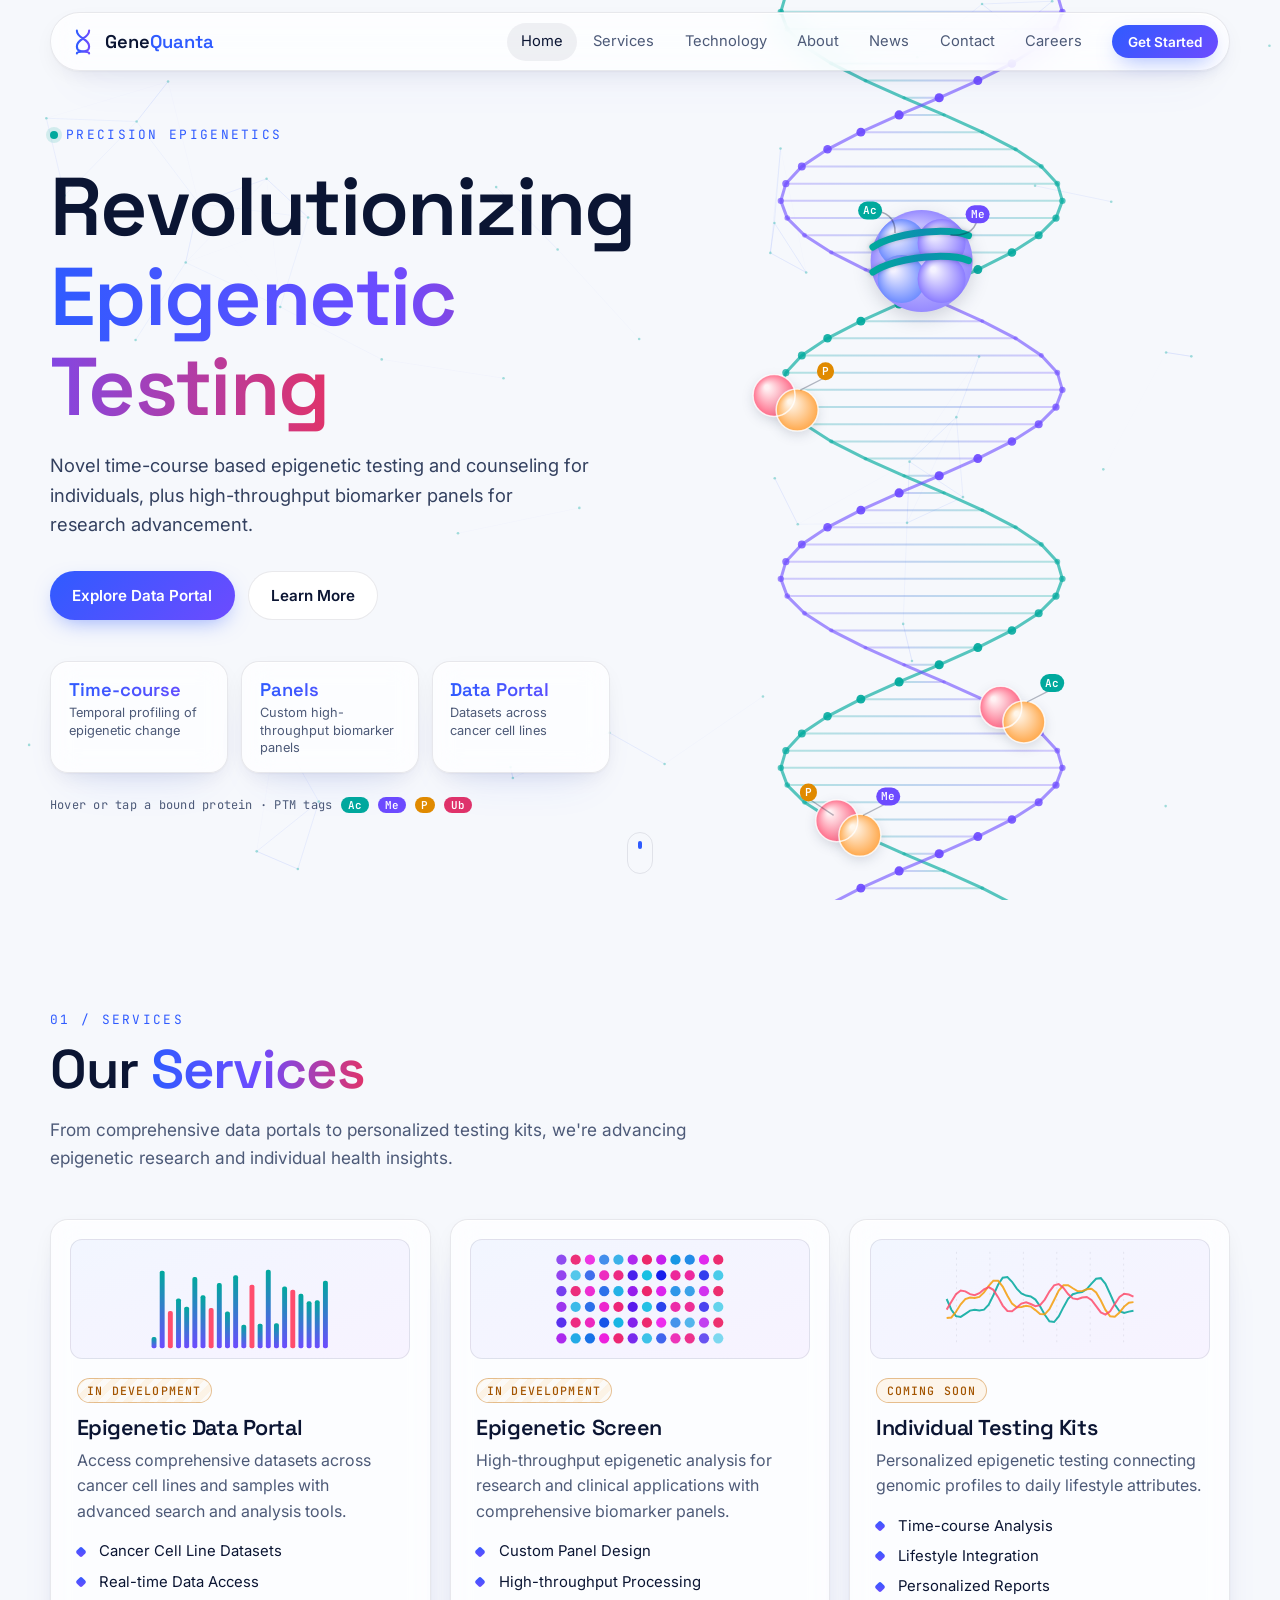
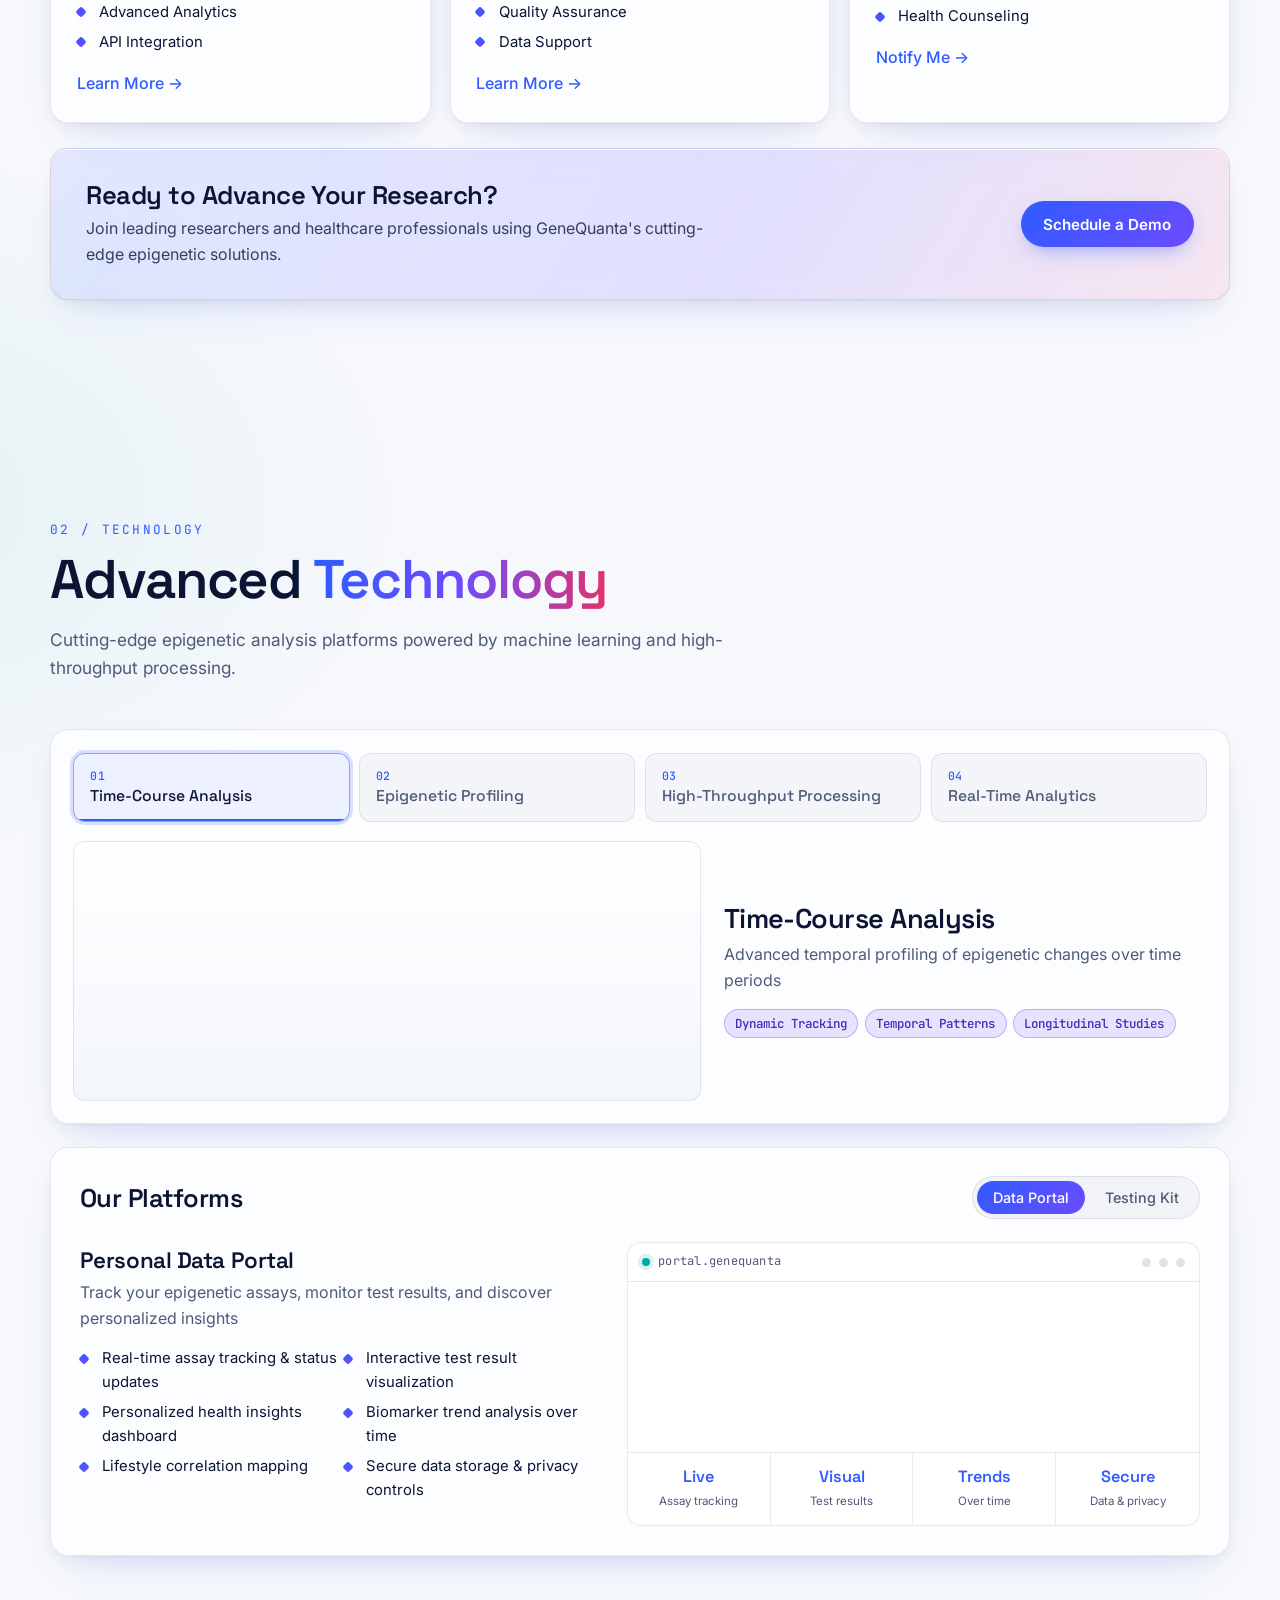
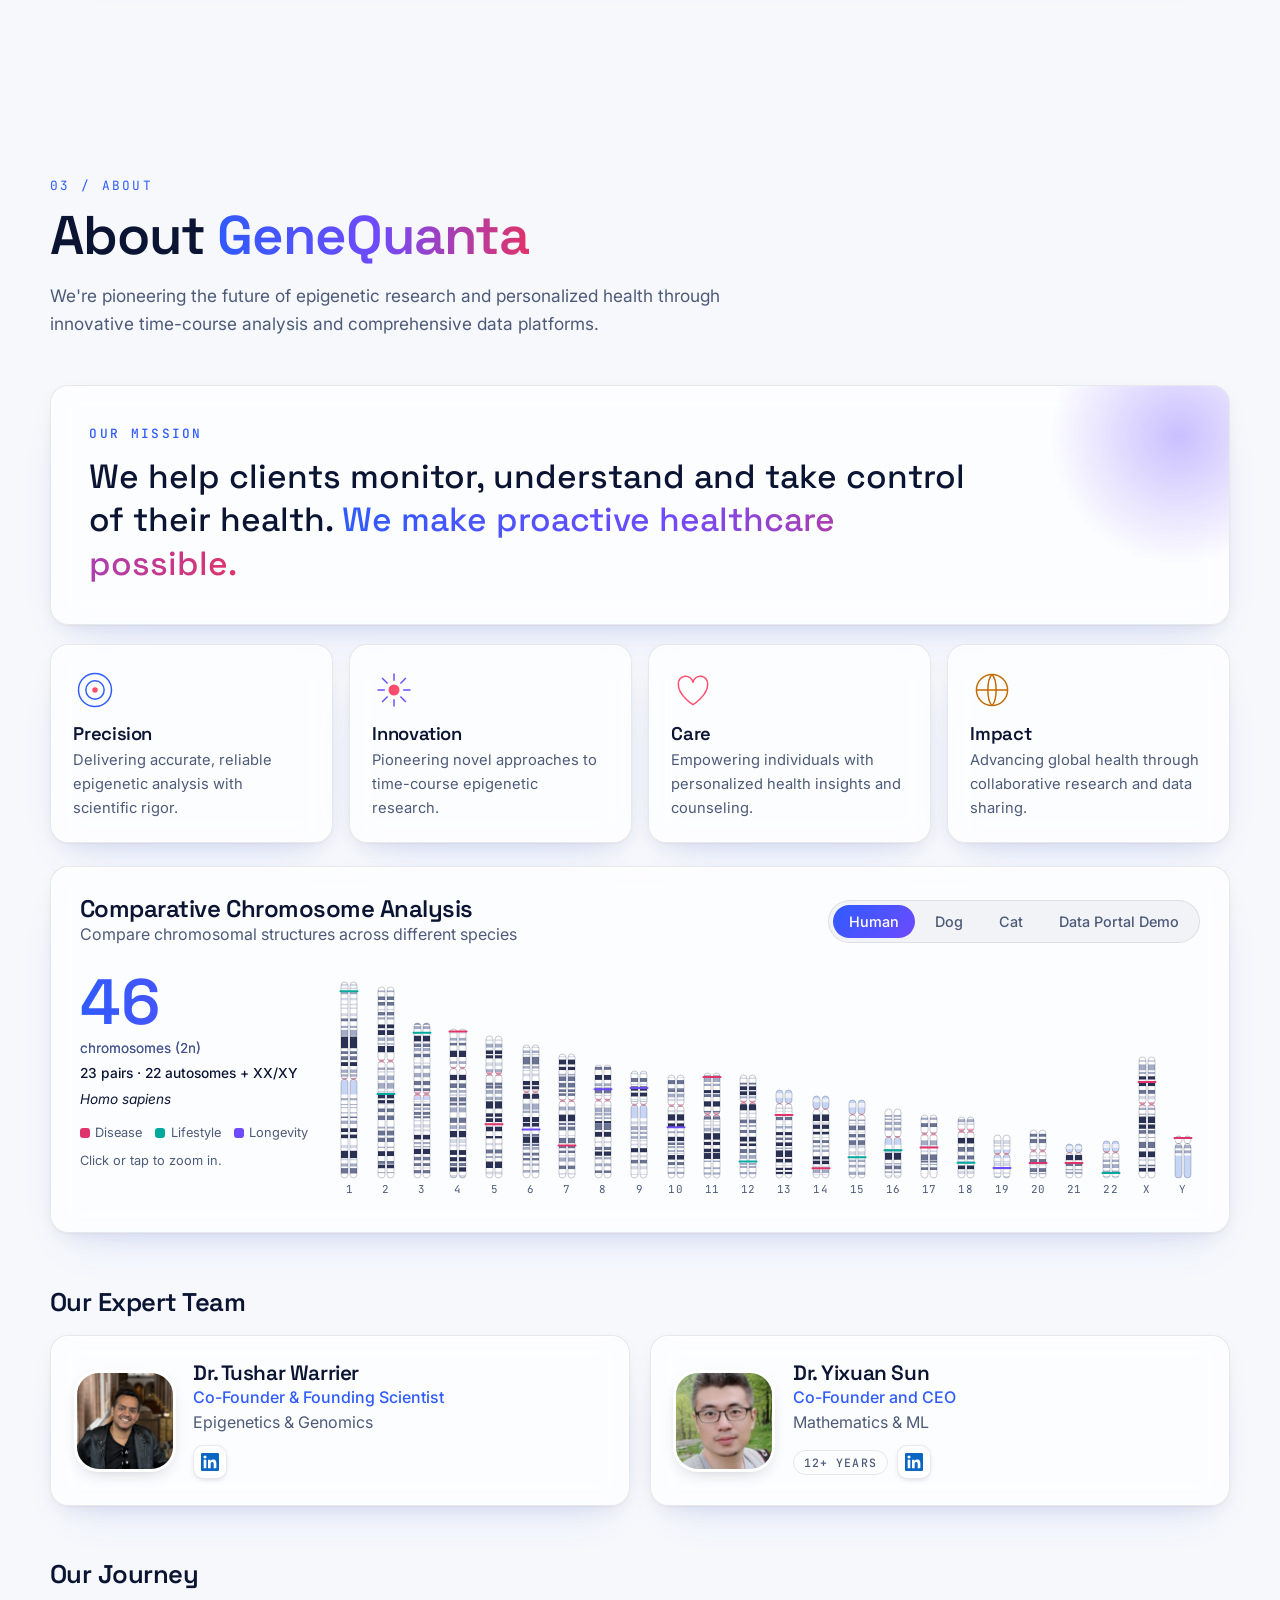
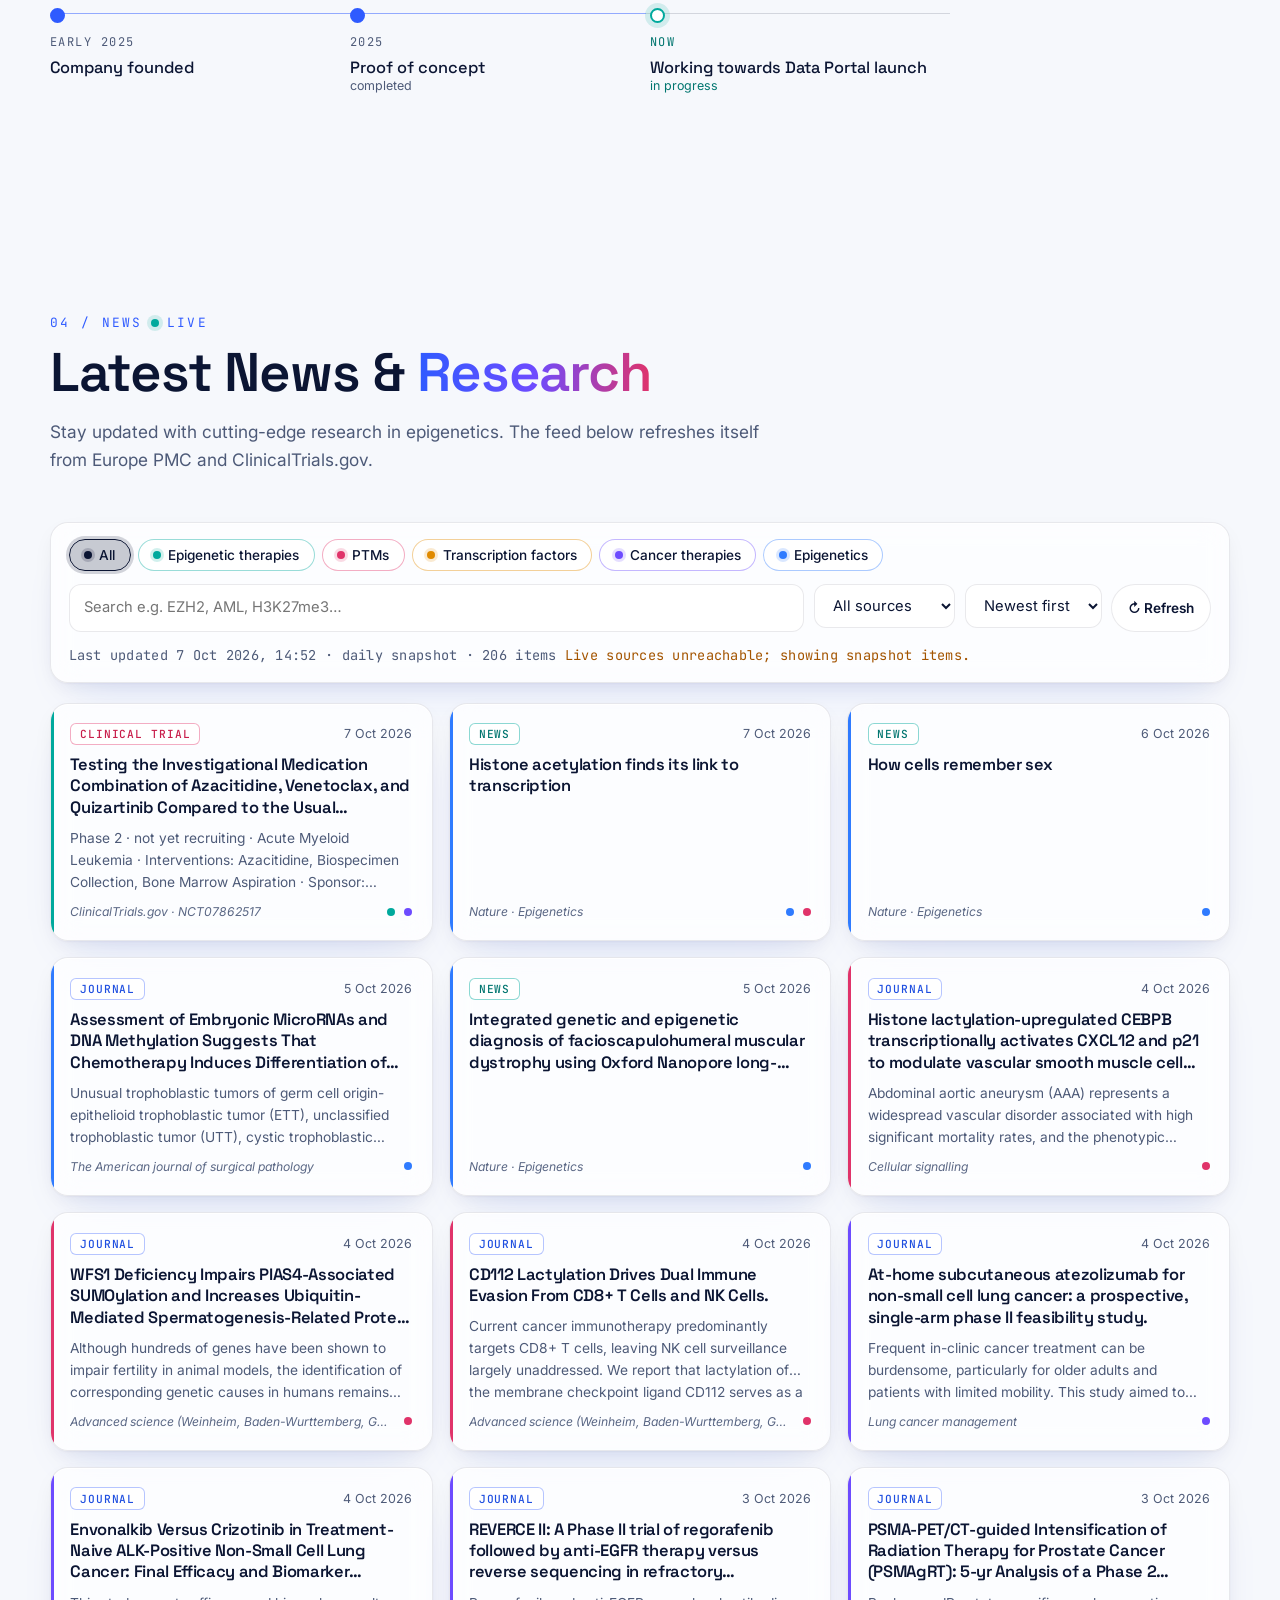
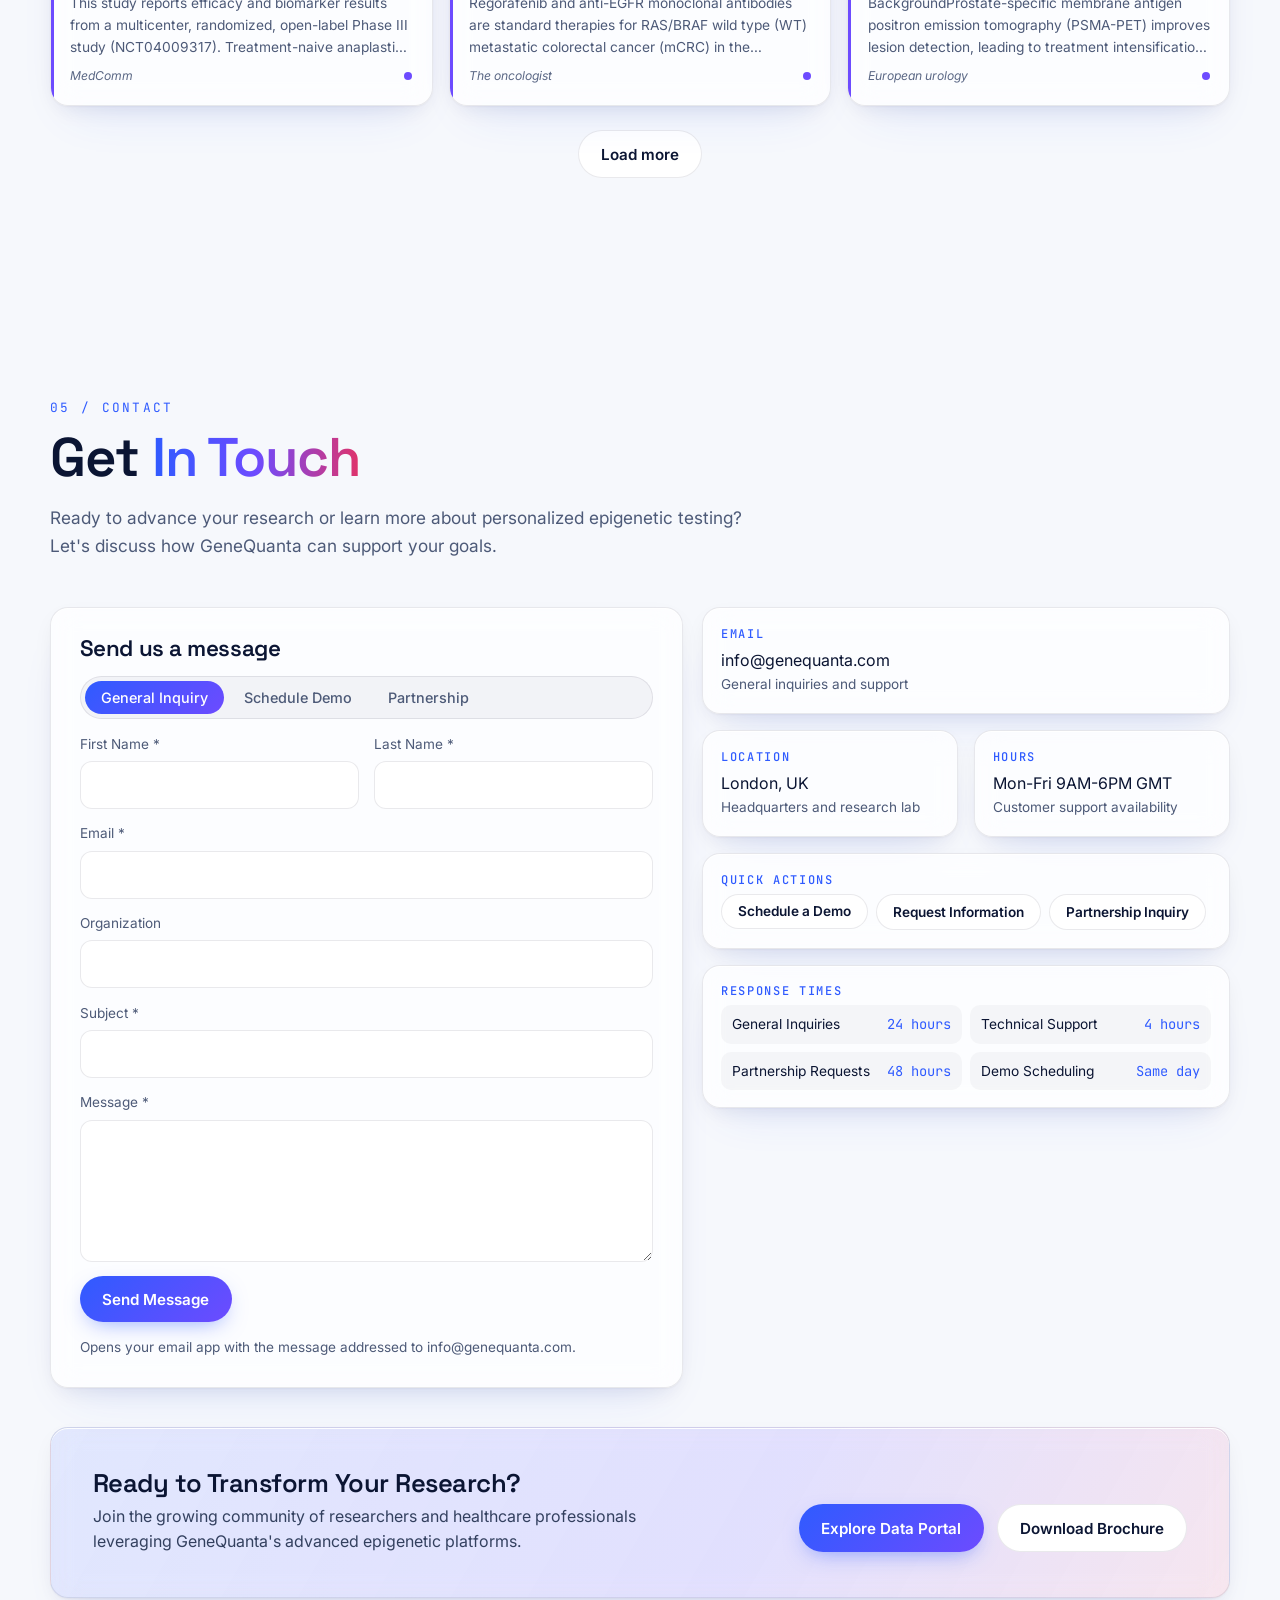
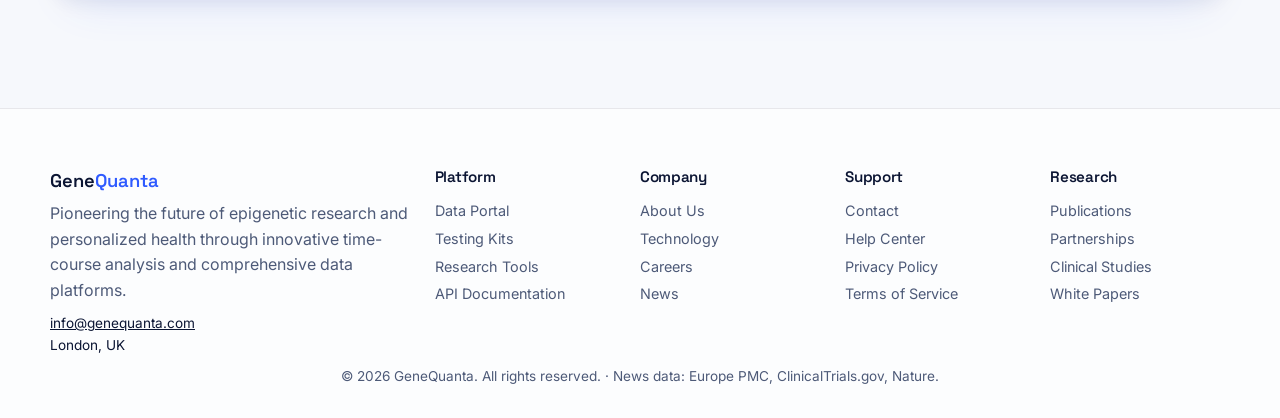
==== commit 4c8d4ece: "Add files via upload" ====
--- a/index.html
+++ b/index.html
@@ -98,9 +98,9 @@
       <div class="k-info">
         <p class="k-num"><span id="k-n">46</span><small>chromosomes (2n)</small></p>
         <p id="k-p" class="mono">23 pairs</p>
-        <p id="k-sp" class="k-sp muted small"></p>
+        <p id="k-sp" class="k-sp muted small"><i>Homo sapiens</i></p>
         <ul class="k-legend" aria-label="Featured gene categories"><li><i class="c-dis"></i>Disease</li><li><i class="c-life"></i>Lifestyle</li><li><i class="c-long"></i>Longevity</li></ul>
-        <p id="k-cap" class="muted small">Lengths drawn to scale from GRCh38 (hg38).</p>
+        <p id="k-cap" class="muted small">Click or tap to zoom in.</p>
         <p id="k-sel" class="mono small" aria-live="polite"></p>
       </div>
       <div class="k-stage" id="k-stage">
@@ -122,8 +122,8 @@
   <div class="team">
     <h3 class="reveal">Our Expert Team</h3>
     <div class="team-grid">
-      <article class="person glass reveal tilt"><div class="avatar has-photo"><picture><source srcset="assets/img/team/tushar-warrier.webp" type="image/webp"><img src="assets/img/team/tushar-warrier.jpg" alt="Portrait of Dr. Tushar Warrier" width="400" height="400" loading="lazy" decoding="async"></picture></div><div><h4>Dr. Tushar Warrier</h4><p class="role">Co-Founder &amp; Founding Scientist</p><p class="muted">Epigenetics &amp; Genomics</p></div></article>
-      <article class="person glass reveal tilt"><div class="avatar alt"><span aria-hidden="true">YS</span></div><div><h4>Dr. Yixuan Sun</h4><p class="role">Co-Founder and CEO</p><p class="muted">Mathematics &amp; ML</p><span class="pill">12+ years</span></div></article>
+      <article class="person glass reveal tilt"><div class="avatar has-photo"><picture><source srcset="assets/img/team/tushar-warrier.webp" type="image/webp"><img src="assets/img/team/tushar-warrier.jpg" alt="Portrait of Dr. Tushar Warrier" width="400" height="400" loading="lazy" decoding="async"></picture></div><div><h4>Dr. Tushar Warrier</h4><p class="role">Co-Founder &amp; Founding Scientist</p><p class="muted">Epigenetics &amp; Genomics</p><div class="p-links"><a class="li-link" href="https://www.linkedin.com/in/warriertushar/" target="_blank" rel="noopener noreferrer" aria-label="Tushar Warrier on LinkedIn" title="Tushar Warrier on LinkedIn"><svg viewBox="0 0 24 24" aria-hidden="true" focusable="false"><path d="M20.447 20.452h-3.554v-5.569c0-1.328-.027-3.037-1.852-3.037-1.853 0-2.136 1.445-2.136 2.939v5.667H9.351V9h3.414v1.561h.046c.477-.9 1.637-1.85 3.37-1.85 3.601 0 4.267 2.37 4.267 5.455v6.286zM5.337 7.433a2.062 2.062 0 1 1 0-4.125 2.062 2.062 0 0 1 0 4.125zM7.119 20.452H3.555V9h3.564v11.452zM22.225 0H1.771C.792 0 0 .774 0 1.729v20.542C0 23.227.792 24 1.771 24h20.451C23.2 24 24 23.227 24 22.271V1.729C24 .774 23.2 0 22.222 0h.003z"/></svg></a></div></div></article>
+      <article class="person glass reveal tilt"><div class="avatar has-photo"><picture><source srcset="assets/img/team/yixuan-sun.webp" type="image/webp"><img src="assets/img/team/yixuan-sun.jpg" alt="Dr. Yixuan Sun" width="400" height="400" loading="lazy" decoding="async"></picture></div><div><h4>Dr. Yixuan Sun</h4><p class="role">Co-Founder and CEO</p><p class="muted">Mathematics &amp; ML</p><div class="p-links"><span class="pill">12+ years</span><a class="li-link" href="https://www.linkedin.com/in/yixuansun/" target="_blank" rel="noopener noreferrer" aria-label="Yixuan Sun on LinkedIn" title="Yixuan Sun on LinkedIn"><svg viewBox="0 0 24 24" aria-hidden="true" focusable="false"><path d="M20.447 20.452h-3.554v-5.569c0-1.328-.027-3.037-1.852-3.037-1.853 0-2.136 1.445-2.136 2.939v5.667H9.351V9h3.414v1.561h.046c.477-.9 1.637-1.85 3.37-1.85 3.601 0 4.267 2.37 4.267 5.455v6.286zM5.337 7.433a2.062 2.062 0 1 1 0-4.125 2.062 2.062 0 0 1 0 4.125zM7.119 20.452H3.555V9h3.564v11.452zM22.225 0H1.771C.792 0 0 .774 0 1.729v20.542C0 23.227.792 24 1.771 24h20.451C23.2 24 24 23.227 24 22.271V1.729C24 .774 23.2 0 22.222 0h.003z"/></svg></a></div></div></article>
     </div>
   </div>
 
--- a/assets/css/style.css
+++ b/assets/css/style.css
@@ -125,3 +125,9 @@
 .tlm li{position:relative;padding:1.6rem 1.2rem 0 0;display:grid;gap:.25rem;align-content:start}.tlm li::before{content:"";position:absolute;top:0;left:0;width:11px;height:11px;border-radius:50%;background:#fff;border:2px solid var(--a)}.tlm li.done::before{background:var(--a)}
 .tlm li.now::before{background:#fff;border-color:var(--t);box-shadow:0 0 0 5px rgba(0,169,157,.15);animation:pulse 2.4s infinite}.tlm .when{font-size:.75rem;color:var(--mut);text-transform:uppercase;letter-spacing:.12em}.tlm .what{font:500 1.02rem var(--h);color:var(--ink)}.tlm em{display:block;font:400 .78rem var(--f);font-style:normal;color:var(--mut)}.tlm li.now .when{color:#00756f}.tlm li.now em{color:#00756f}
 @media (max-width:760px){.tlm{grid-template-columns:1fr;gap:1.3rem;padding-left:1.6rem}.tlm::before{left:5px;right:auto;top:5px;bottom:5px;width:1px;height:auto;background:linear-gradient(180deg,rgba(47,91,255,.5) 0 66%,rgba(11,21,51,.15) 66%)}.tlm li{padding:0}.tlm li::before{left:-1.6rem;top:3px}.person{flex-direction:row;align-items:center}.person .avatar{width:80px;height:80px}}
+/* team: LinkedIn links */
+.p-links{display:flex;align-items:center;gap:.6rem;margin-top:.6rem;flex-wrap:wrap}.p-links .pill{margin-top:0}
+.li-link{width:34px;height:34px;display:inline-grid;place-items:center;border-radius:10px;background:#fff;border:1px solid var(--line);color:#0a66c2;box-shadow:0 2px 6px -3px rgba(11,21,51,.25);transition:transform .2s,box-shadow .2s,border-color .2s}
+.li-link svg{width:18px;height:18px;fill:currentColor;display:block}
+.li-link:hover{transform:translateY(-2px);border-color:rgba(10,102,194,.45);box-shadow:0 8px 18px -8px rgba(10,102,194,.45)}
+.li-link:focus-visible{outline:2px solid var(--a);outline-offset:2px}
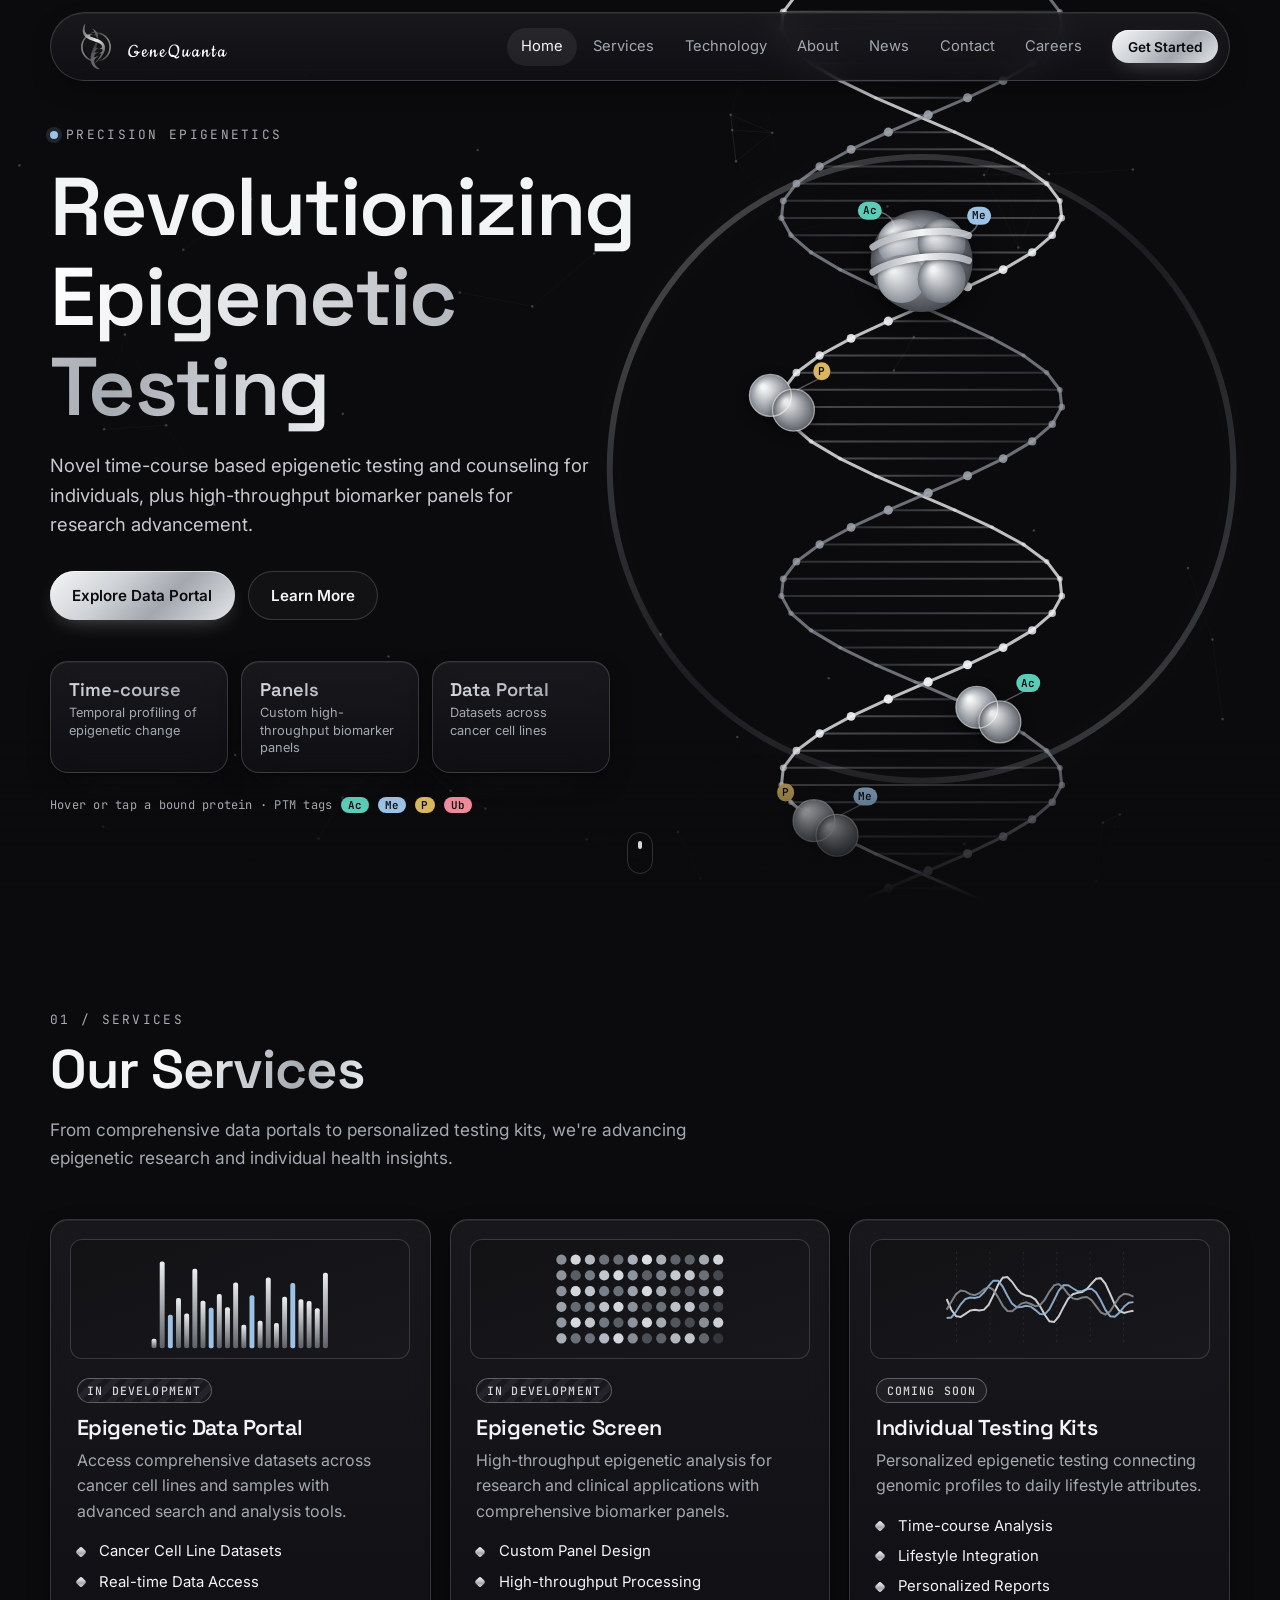
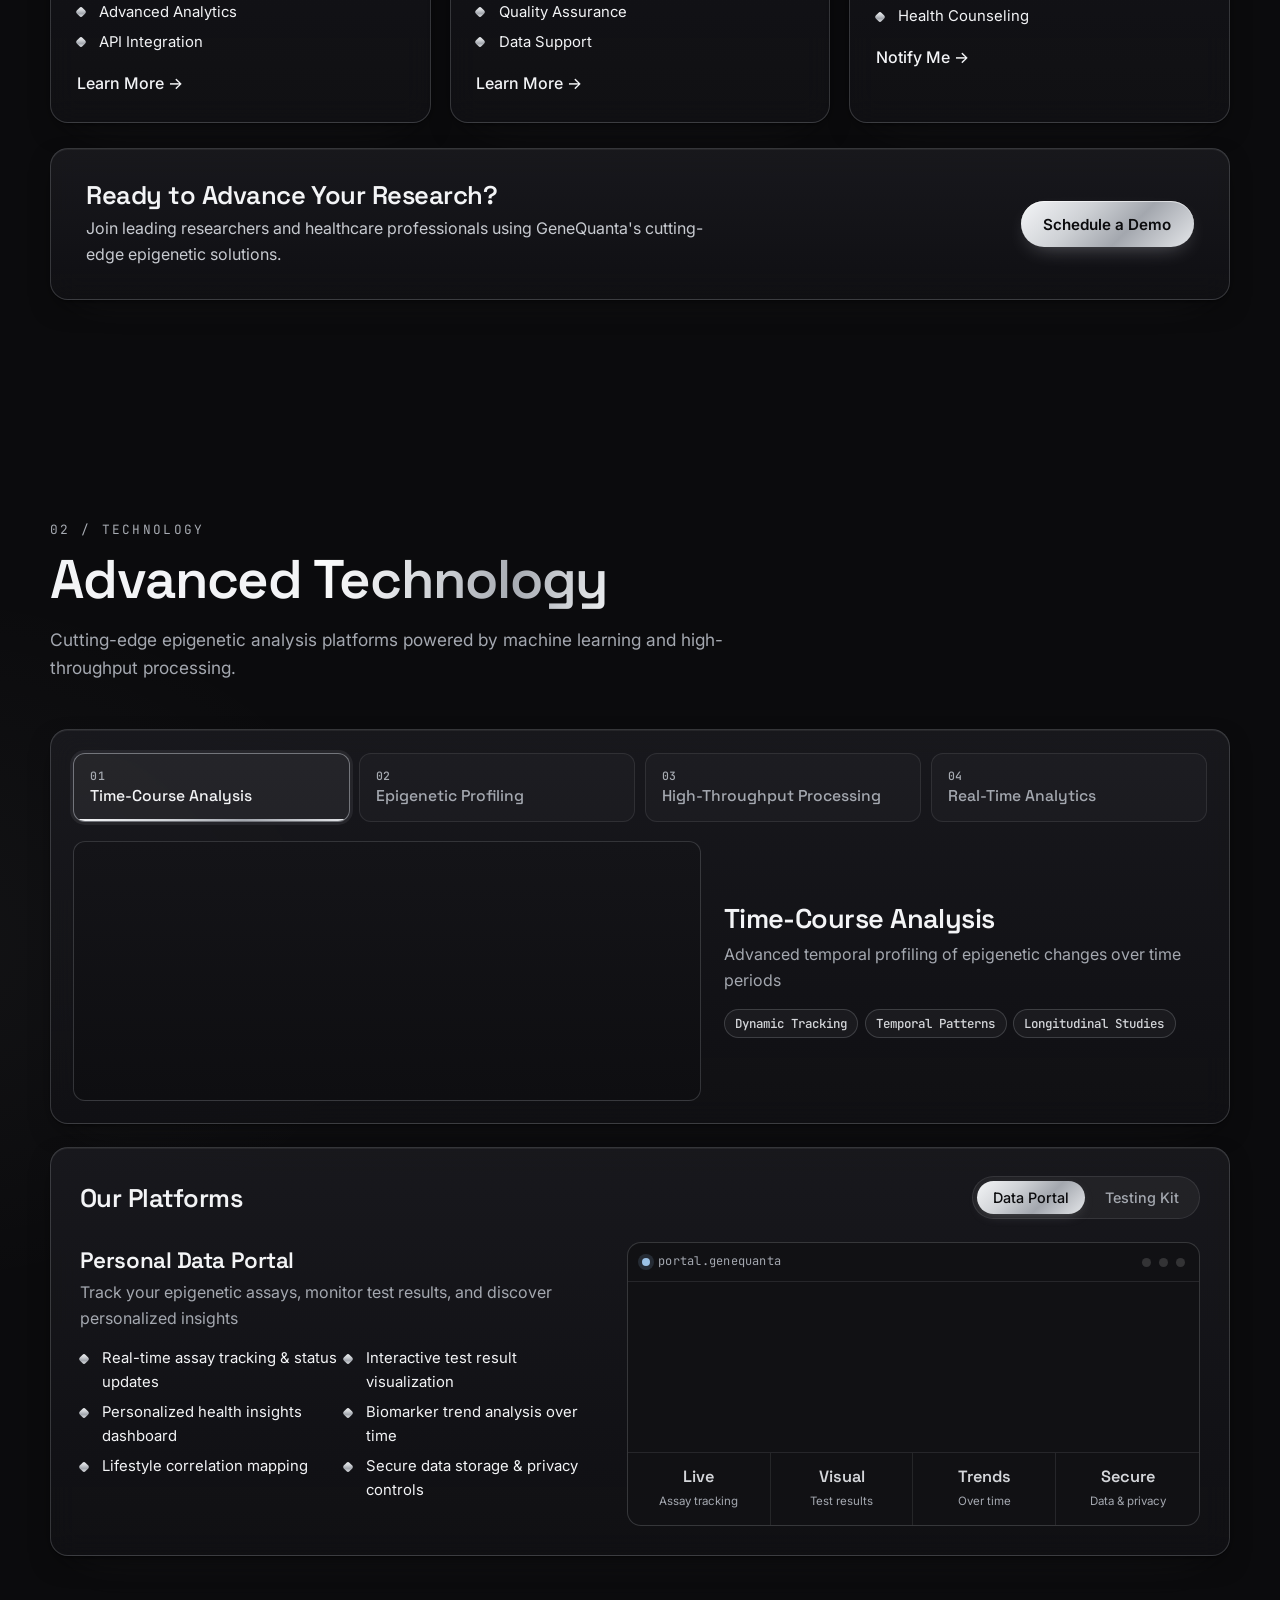
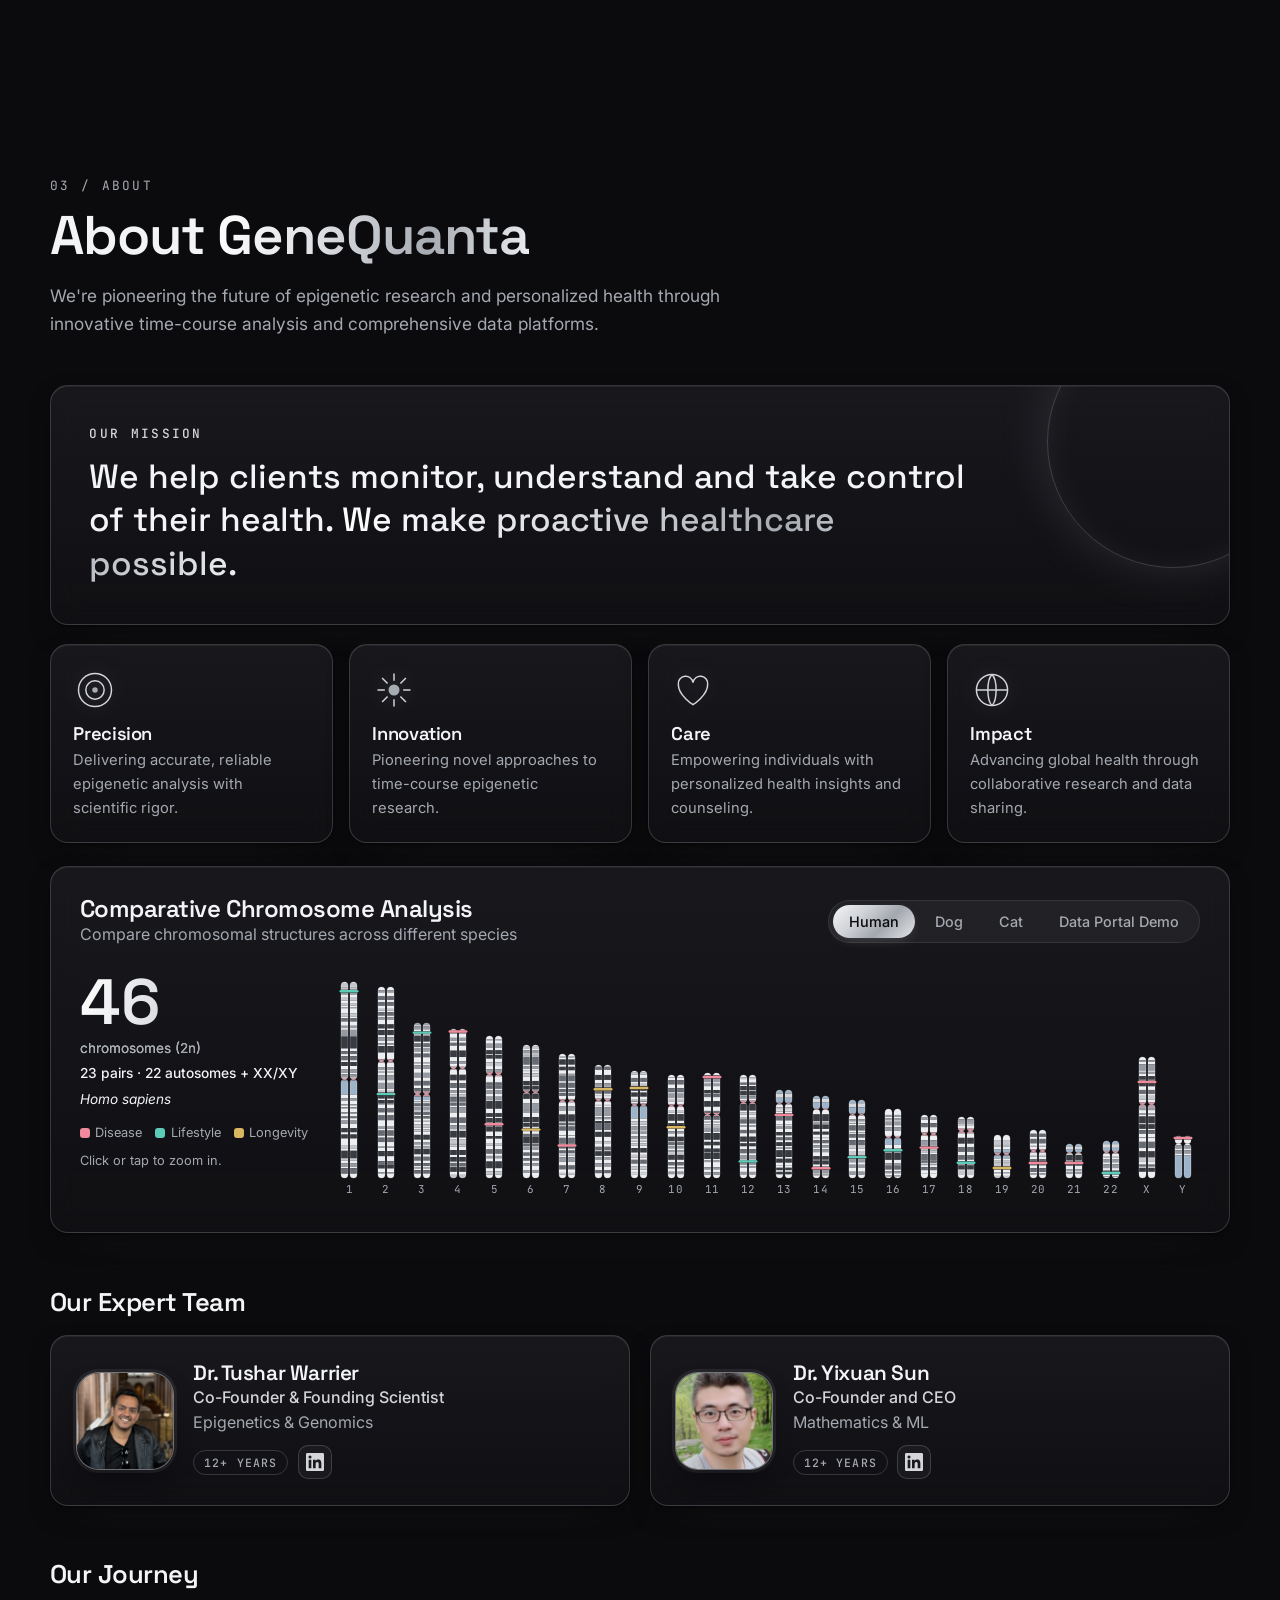
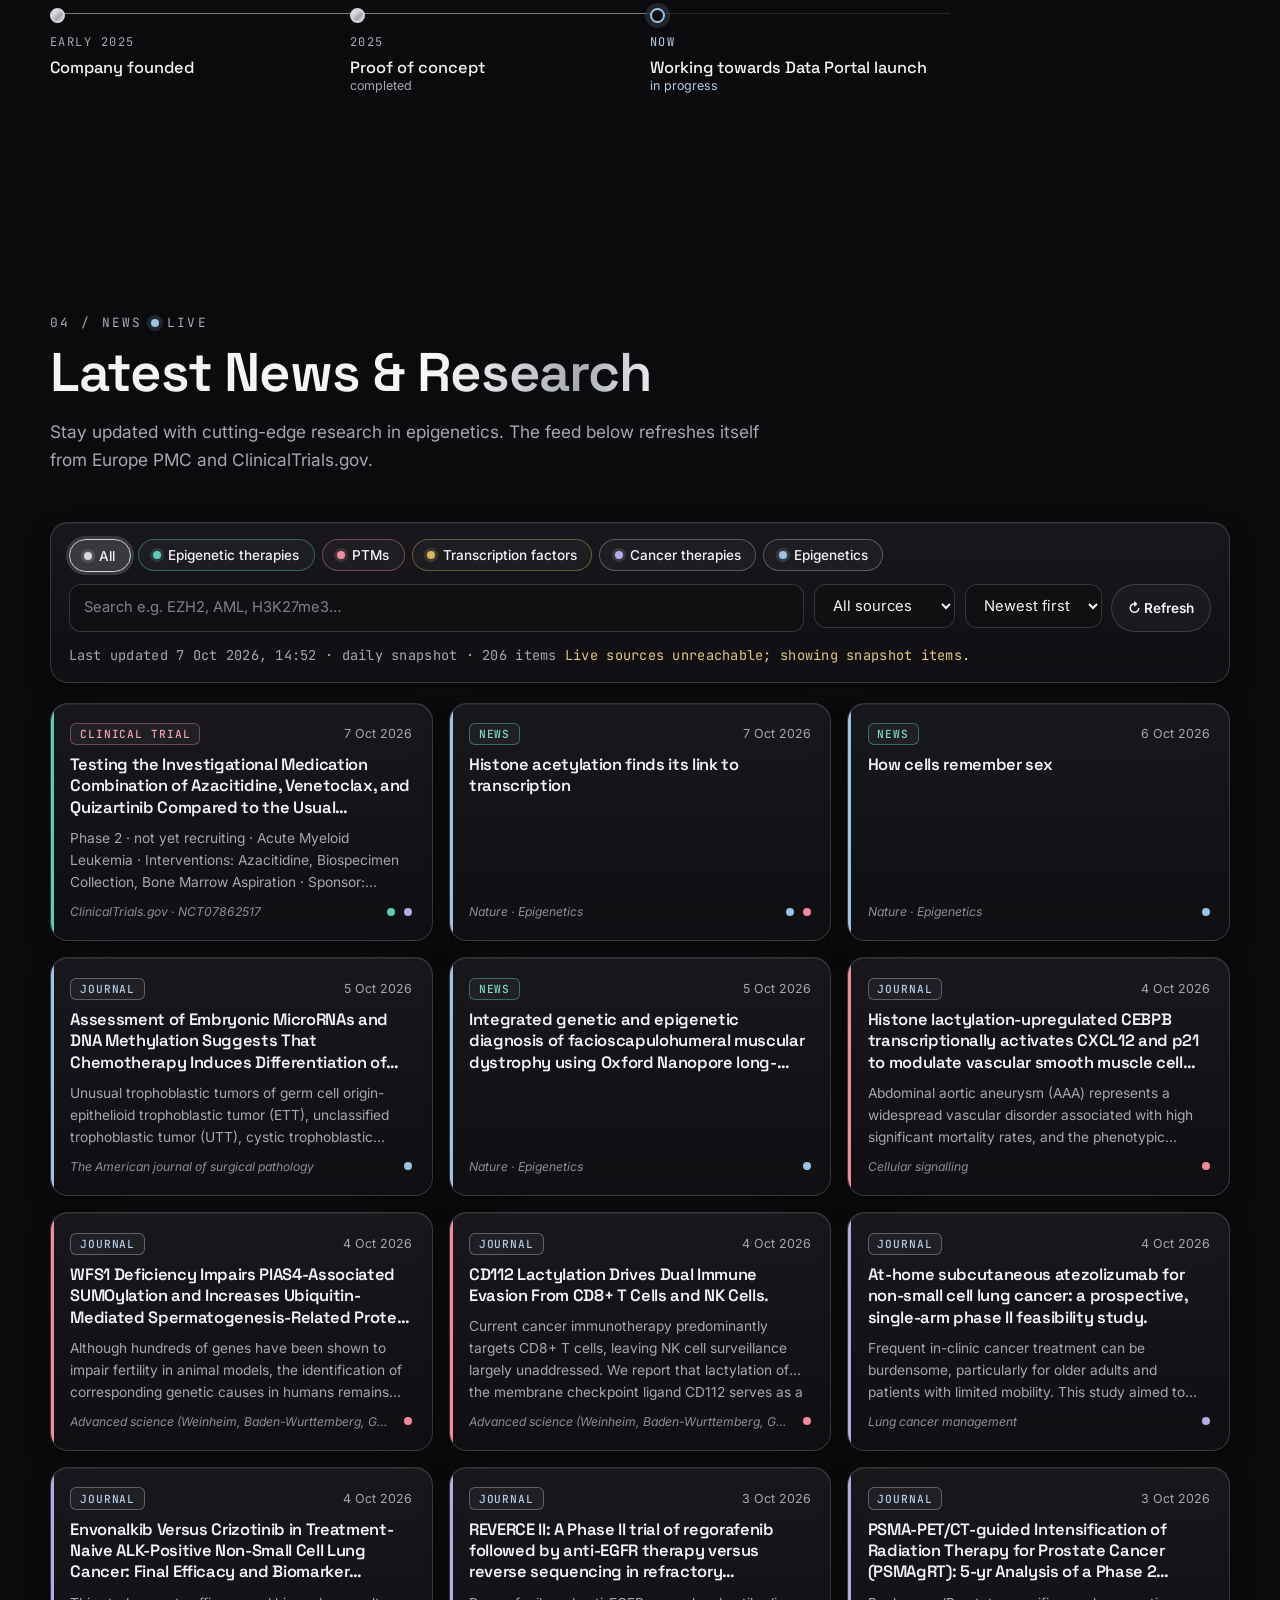
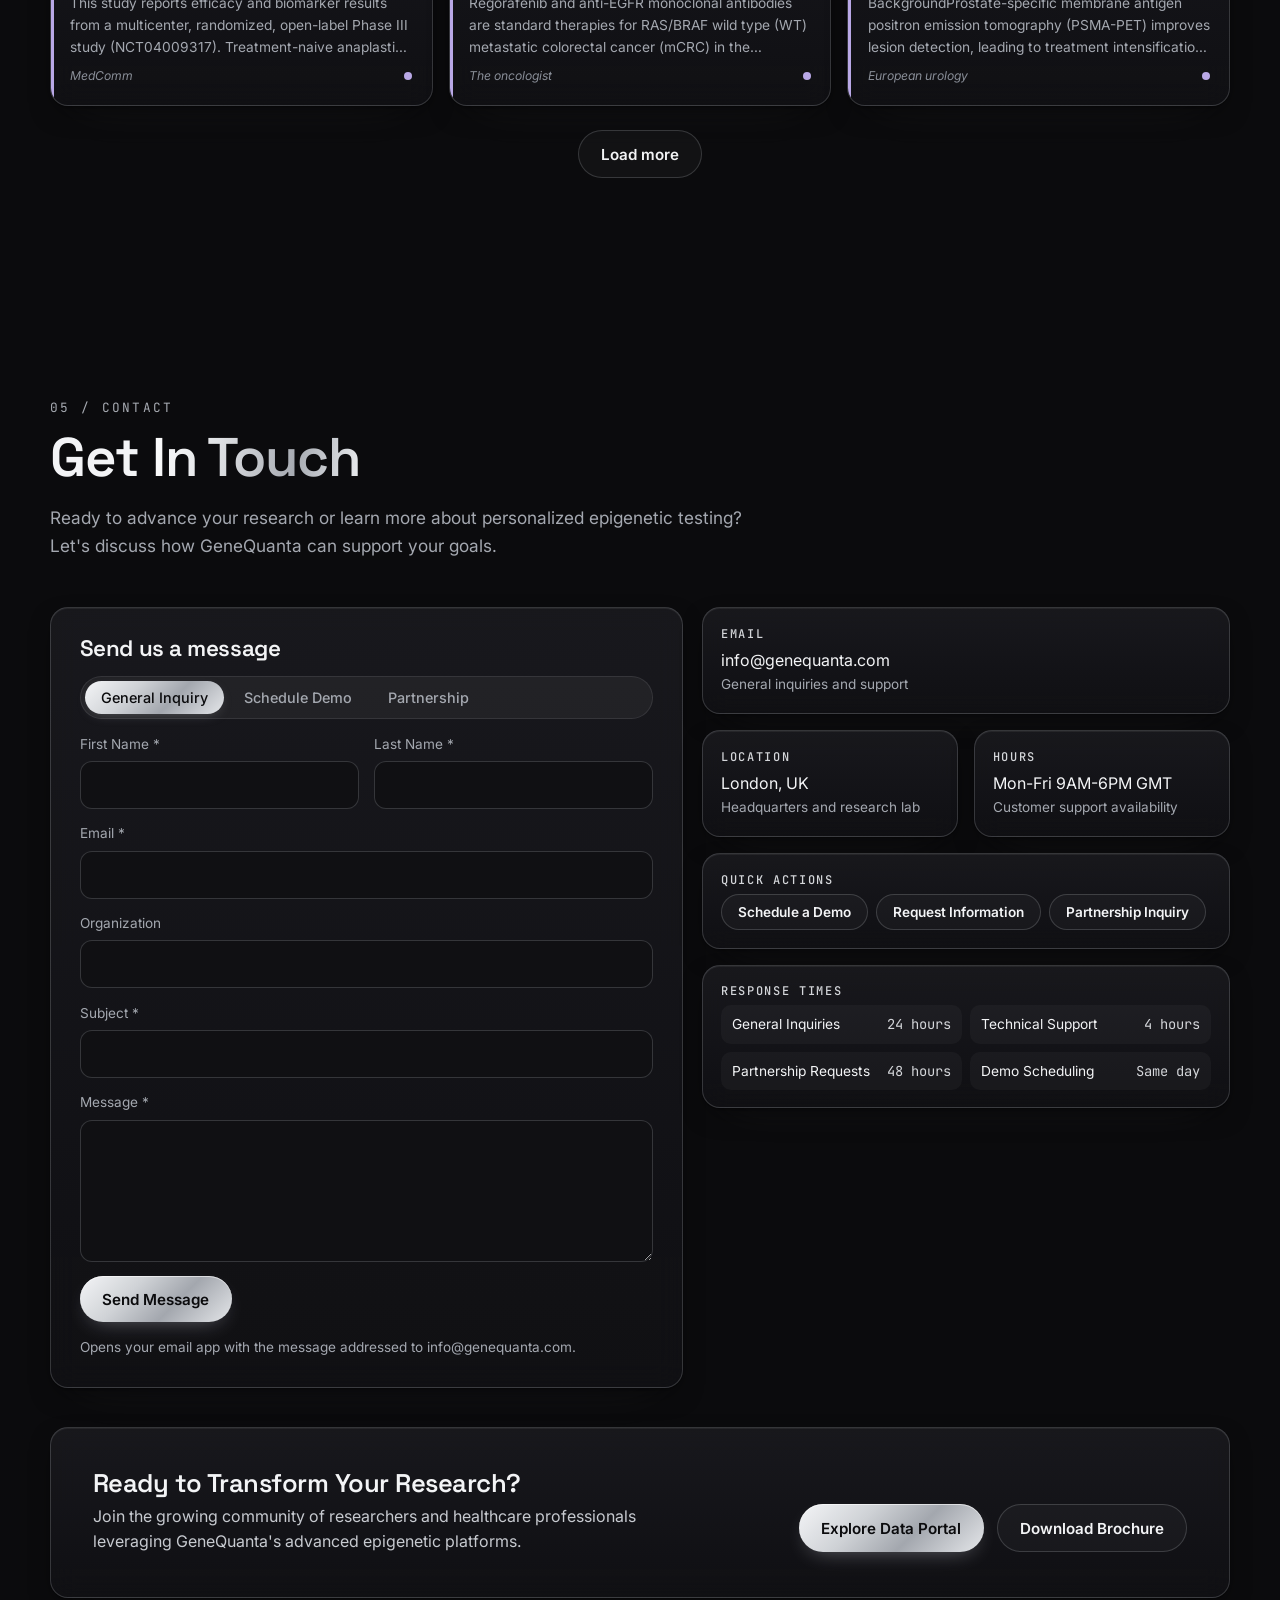
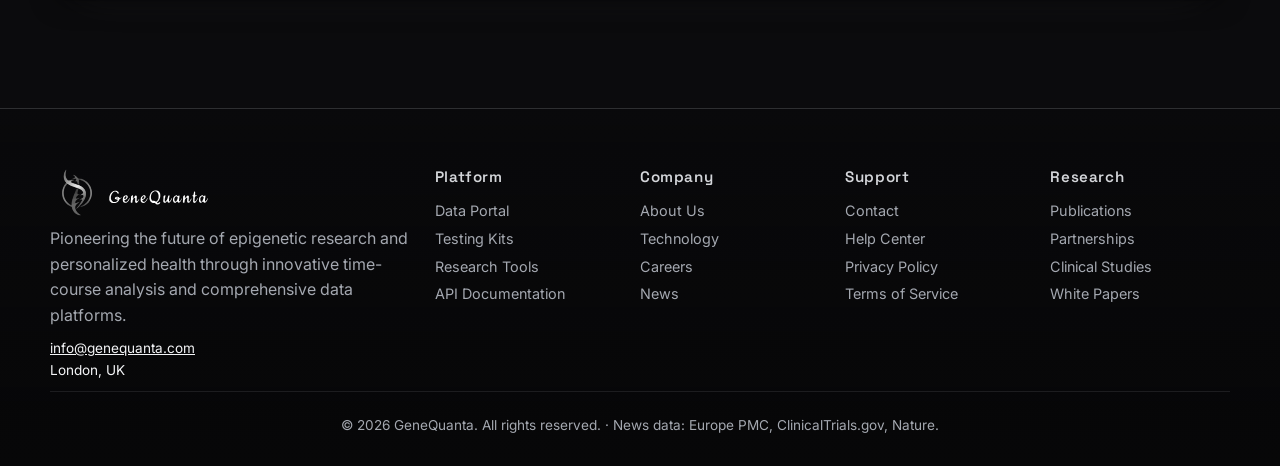
==== commit d645ba04: "Add files via upload" ====
--- a/index.html
+++ b/index.html
@@ -4,9 +4,9 @@
 <meta charset="utf-8"><meta name="viewport" content="width=device-width,initial-scale=1">
 <title>GeneQuanta · Precision epigenetics</title>
 <meta name="description" content="GeneQuanta offers epigenetic testing and counseling, with a data portal for research and a future consumer testing kit.">
-<meta property="og:title" content="GeneQuanta · Revolutionizing Epigenetic Testing"><meta property="og:description" content="Time-course epigenetic testing, high-throughput biomarker panels and a live epigenetics news feed."><meta property="og:type" content="website"><meta property="og:url" content="https://double2strand.github.io/genequanta-webpage/"><link rel="canonical" href="https://double2strand.github.io/genequanta-webpage/">
-<meta name="theme-color" content="#f6f8fc">
-<link rel="icon" href="assets/favicon.svg" type="image/svg+xml">
+<meta property="og:title" content="GeneQuanta · Revolutionizing Epigenetic Testing"><meta property="og:description" content="Time-course epigenetic testing, high-throughput biomarker panels and a live epigenetics news feed."><meta property="og:type" content="website"><meta property="og:image" content="https://double2strand.github.io/genequanta-webpage/assets/img/og-image.png"><meta property="og:image:width" content="1200"><meta property="og:image:height" content="630"><meta property="og:image:alt" content="GeneQuanta logo: a silver DNA double helix through a ring"><meta name="twitter:card" content="summary_large_image"><meta property="og:url" content="https://double2strand.github.io/genequanta-webpage/"><link rel="canonical" href="https://double2strand.github.io/genequanta-webpage/">
+<meta name="theme-color" content="#0b0b0d">
+<link rel="icon" href="assets/favicon.svg" type="image/svg+xml"><link rel="icon" href="assets/favicon-32.png" sizes="32x32" type="image/png"><link rel="apple-touch-icon" href="assets/apple-touch-icon.png">
 <link rel="preconnect" href="https://fonts.googleapis.com"><link rel="preconnect" href="https://fonts.gstatic.com" crossorigin>
 <link href="https://fonts.googleapis.com/css2?family=Space+Grotesk:wght@400;500;600;700&family=Inter:wght@300;400;500;600&family=JetBrains+Mono:wght@400;500&display=swap" rel="stylesheet">
 <link rel="stylesheet" href="assets/css/style.css">
@@ -16,7 +16,7 @@
 <a class="skip" href="#main">Skip to content</a>
 <canvas id="bg-net" aria-hidden="true"></canvas>
 <header class="nav glass" id="top">
-  <a href="#home" class="brand" aria-label="GeneQuanta home"><svg viewBox="0 0 32 32" width="28" height="28" aria-hidden="true"><path d="M9 3c0 9 14 9 14 18s-14 4-14 8M23 3c0 9-14 9-14 18s14 4 14 8" fill="none" stroke="url(#lg)" stroke-width="2.4" stroke-linecap="round"/><defs><linearGradient id="lg" x1="0" x2="1"><stop stop-color="#2f5bff"/><stop offset="1" stop-color="#6d4bff"/></linearGradient></defs></svg><span>Gene<b>Quanta</b></span></a>
+  <a href="#home" class="brand" aria-label="GeneQuanta home"><img src="assets/img/logo/gq-logo-horizontal.svg" alt="" width="133" height="40"></a>
   <nav aria-label="Primary"><button class="burger" aria-expanded="false" aria-controls="navlinks" aria-label="Menu"><span></span><span></span></button>
     <ul id="navlinks"><li><a href="#home">Home</a></li><li><a href="#services">Services</a></li><li><a href="#technology">Technology</a></li><li><a href="#about">About</a></li><li><a href="#news">News</a></li><li><a href="#contact">Contact</a></li><li><a href="careers.html">Careers</a></li></ul></nav>
   <a href="#contact" class="btn btn-sm">Get Started</a>
@@ -35,7 +35,7 @@
       <div class="glass"><dt>Panels</dt><dd>Custom high-throughput biomarker panels</dd></div>
       <div class="glass"><dt>Data Portal</dt><dd>Datasets across cancer cell lines</dd></div>
     </dl>
-    <p class="hint mono" aria-hidden="true">Hover or tap a bound protein · PTM tags <b class="ptm" style="--p:#00a99d">Ac</b><b class="ptm" style="--p:#6d4bff">Me</b><b class="ptm" style="--p:#e08a00">P</b><b class="ptm" style="--p:#e0336a">Ub</b></p>
+    <p class="hint mono" aria-hidden="true">Hover or tap a bound protein · PTM tags <b class="ptm" style="--p:#5ccbb8">Ac</b><b class="ptm" style="--p:#9cc2e6">Me</b><b class="ptm" style="--p:#d9b660">P</b><b class="ptm" style="--p:#f08a9c">Ub</b></p>
   </div>
   <a href="#services" class="scroll-cue" aria-label="Scroll to services"><span></span></a>
 </section>
@@ -122,7 +122,7 @@
   <div class="team">
     <h3 class="reveal">Our Expert Team</h3>
     <div class="team-grid">
-      <article class="person glass reveal tilt"><div class="avatar has-photo"><picture><source srcset="assets/img/team/tushar-warrier.webp" type="image/webp"><img src="assets/img/team/tushar-warrier.jpg" alt="Portrait of Dr. Tushar Warrier" width="400" height="400" loading="lazy" decoding="async"></picture></div><div><h4>Dr. Tushar Warrier</h4><p class="role">Co-Founder &amp; Founding Scientist</p><p class="muted">Epigenetics &amp; Genomics</p><div class="p-links"><a class="li-link" href="https://www.linkedin.com/in/warriertushar/" target="_blank" rel="noopener noreferrer" aria-label="Tushar Warrier on LinkedIn" title="Tushar Warrier on LinkedIn"><svg viewBox="0 0 24 24" aria-hidden="true" focusable="false"><path d="M20.447 20.452h-3.554v-5.569c0-1.328-.027-3.037-1.852-3.037-1.853 0-2.136 1.445-2.136 2.939v5.667H9.351V9h3.414v1.561h.046c.477-.9 1.637-1.85 3.37-1.85 3.601 0 4.267 2.37 4.267 5.455v6.286zM5.337 7.433a2.062 2.062 0 1 1 0-4.125 2.062 2.062 0 0 1 0 4.125zM7.119 20.452H3.555V9h3.564v11.452zM22.225 0H1.771C.792 0 0 .774 0 1.729v20.542C0 23.227.792 24 1.771 24h20.451C23.2 24 24 23.227 24 22.271V1.729C24 .774 23.2 0 22.222 0h.003z"/></svg></a></div></div></article>
+      <article class="person glass reveal tilt"><div class="avatar has-photo"><picture><source srcset="assets/img/team/tushar-warrier.webp" type="image/webp"><img src="assets/img/team/tushar-warrier.jpg" alt="Portrait of Dr. Tushar Warrier" width="400" height="400" loading="lazy" decoding="async"></picture></div><div><h4>Dr. Tushar Warrier</h4><p class="role">Co-Founder &amp; Founding Scientist</p><p class="muted">Epigenetics &amp; Genomics</p><div class="p-links"><span class="pill">12+ years</span><a class="li-link" href="https://www.linkedin.com/in/warriertushar/" target="_blank" rel="noopener noreferrer" aria-label="Tushar Warrier on LinkedIn" title="Tushar Warrier on LinkedIn"><svg viewBox="0 0 24 24" aria-hidden="true" focusable="false"><path d="M20.447 20.452h-3.554v-5.569c0-1.328-.027-3.037-1.852-3.037-1.853 0-2.136 1.445-2.136 2.939v5.667H9.351V9h3.414v1.561h.046c.477-.9 1.637-1.85 3.37-1.85 3.601 0 4.267 2.37 4.267 5.455v6.286zM5.337 7.433a2.062 2.062 0 1 1 0-4.125 2.062 2.062 0 0 1 0 4.125zM7.119 20.452H3.555V9h3.564v11.452zM22.225 0H1.771C.792 0 0 .774 0 1.729v20.542C0 23.227.792 24 1.771 24h20.451C23.2 24 24 23.227 24 22.271V1.729C24 .774 23.2 0 22.222 0h.003z"/></svg></a></div></div></article>
       <article class="person glass reveal tilt"><div class="avatar has-photo"><picture><source srcset="assets/img/team/yixuan-sun.webp" type="image/webp"><img src="assets/img/team/yixuan-sun.jpg" alt="Dr. Yixuan Sun" width="400" height="400" loading="lazy" decoding="async"></picture></div><div><h4>Dr. Yixuan Sun</h4><p class="role">Co-Founder and CEO</p><p class="muted">Mathematics &amp; ML</p><div class="p-links"><span class="pill">12+ years</span><a class="li-link" href="https://www.linkedin.com/in/yixuansun/" target="_blank" rel="noopener noreferrer" aria-label="Yixuan Sun on LinkedIn" title="Yixuan Sun on LinkedIn"><svg viewBox="0 0 24 24" aria-hidden="true" focusable="false"><path d="M20.447 20.452h-3.554v-5.569c0-1.328-.027-3.037-1.852-3.037-1.853 0-2.136 1.445-2.136 2.939v5.667H9.351V9h3.414v1.561h.046c.477-.9 1.637-1.85 3.37-1.85 3.601 0 4.267 2.37 4.267 5.455v6.286zM5.337 7.433a2.062 2.062 0 1 1 0-4.125 2.062 2.062 0 0 1 0 4.125zM7.119 20.452H3.555V9h3.564v11.452zM22.225 0H1.771C.792 0 0 .774 0 1.729v20.542C0 23.227.792 24 1.771 24h20.451C23.2 24 24 23.227 24 22.271V1.729C24 .774 23.2 0 22.222 0h.003z"/></svg></a></div></div></article>
     </div>
   </div>
@@ -184,7 +184,7 @@
 </main>
 <footer class="foot">
   <div class="foot-grid">
-    <div><a href="#home" class="brand"><span>Gene<b>Quanta</b></span></a><p class="muted">Pioneering the future of epigenetic research and personalized health through innovative time-course analysis and comprehensive data platforms.</p><p class="small"><a href="mailto:info@genequanta.com">info@genequanta.com</a><br>London, UK</p></div>
+    <div><a href="#home" class="brand" aria-label="GeneQuanta home"><img src="assets/img/logo/gq-logo-horizontal.svg" alt="" width="160" height="48"></a><p class="muted">Pioneering the future of epigenetic research and personalized health through innovative time-course analysis and comprehensive data platforms.</p><p class="small"><a href="mailto:info@genequanta.com">info@genequanta.com</a><br>London, UK</p></div>
     <div><h5>Platform</h5><a href="#technology">Data Portal</a><a href="#services">Testing Kits</a><a href="#technology">Research Tools</a><a href="#technology">API Documentation</a></div>
     <div><h5>Company</h5><a href="#about">About Us</a><a href="#technology">Technology</a><a href="careers.html">Careers</a><a href="#news">News</a></div>
     <div><h5>Support</h5><a href="#contact">Contact</a><a href="#contact">Help Center</a><a href="#contact">Privacy Policy</a><a href="#contact">Terms of Service</a></div>
--- a/assets/css/style.css
+++ b/assets/css/style.css
@@ -1,24 +1,24 @@
-:root{--bg:#f6f8fc;--bg2:#eef2f9;--ink:#0b1533;--mut:#4d5a78;--a:#2f5bff;--t:#00a99d;--b:#6d4bff;--c:#ff4d6d;--g:#c26a00;--line:rgba(11,21,51,.09);--glass:rgba(255,255,255,.72);--r:18px;--sh:0 1px 2px rgba(11,21,51,.04),0 8px 24px -8px rgba(11,21,51,.10),0 24px 48px -24px rgba(47,91,255,.14);--f:'Inter',system-ui,sans-serif;--h:'Space Grotesk',var(--f);--m:'JetBrains Mono',ui-monospace,monospace}
+:root{color-scheme:dark;--bg:#0b0b0d;--bg2:#111114;--s1:#141417;--s2:#1a1a1e;--s3:#232328;--ink:#f3f4f6;--mut:#a4a8b0;--dim:#8a8f98;--a:#d4d6da;--b:#9a9ea6;--t:#5ccbb8;--c:#f08a9c;--g:#d9b660;--acc:#9cc2e6;--sil1:#f4f5f6;--sil2:#d4d6da;--sil3:#a7abb2;--sil4:#6c7078;--silver:linear-gradient(135deg,#f4f5f7 0%,#cfd2d6 34%,#a3a7ae 62%,#e4e6e9 100%);--silver-text:linear-gradient(100deg,#ffffff 0%,#dfe1e4 32%,#a7abb2 68%,#eceef0 100%);--line:rgba(220,224,230,.10);--line2:rgba(220,224,230,.18);--glass:rgba(20,20,24,.72);--r:18px;--sh:0 1px 2px rgba(0,0,0,.4),0 10px 28px -10px rgba(0,0,0,.65),0 24px 48px -24px rgba(214,218,226,.06);--f:'Inter',system-ui,sans-serif;--h:'Space Grotesk',var(--f);--m:'JetBrains Mono',ui-monospace,monospace}
 *{box-sizing:border-box;margin:0;padding:0}
 html{scroll-behavior:smooth;scroll-padding-top:84px}
-body{background:radial-gradient(1100px 650px at 85% -10%,rgba(109,75,255,.10),transparent 60%),radial-gradient(900px 600px at -10% 25%,rgba(0,169,157,.08),transparent 60%),radial-gradient(800px 500px at 50% 110%,rgba(255,77,109,.06),transparent 60%),var(--bg);color:var(--ink);font:400 16px/1.6 var(--f);overflow-x:hidden;-webkit-font-smoothing:antialiased}
+body{background:radial-gradient(1100px 650px at 85% -10%,rgba(214,218,226,.07),transparent 60%),radial-gradient(900px 600px at -10% 30%,rgba(214,218,226,.04),transparent 60%),radial-gradient(800px 500px at 50% 110%,rgba(156,194,230,.035),transparent 60%),var(--bg);color:var(--ink);font:400 16px/1.6 var(--f);overflow-x:hidden;-webkit-font-smoothing:antialiased}
 a{color:inherit}img,svg,canvas{display:block}
 .mono{font-family:var(--m);letter-spacing:.02em}.small{font-size:.85rem}.muted{color:var(--mut)}.center{text-align:center;display:flex;justify-content:center;margin:1.5rem auto 0}
 .sr{position:absolute;width:1px;height:1px;overflow:hidden;clip:rect(0 0 0 0)}
 .skip{position:absolute;left:-999px;top:8px;background:var(--a);color:#fff;padding:.5rem 1rem;border-radius:8px;z-index:100}.skip:focus{left:8px}
-:focus-visible{outline:2px solid var(--a);outline-offset:3px;border-radius:6px}
+:focus-visible{outline:2px solid var(--acc);outline-offset:3px;border-radius:6px}
 #bg-net{position:fixed;inset:0;width:100%;height:100%;z-index:-1;opacity:.7;pointer-events:none}
-.glass{background:var(--glass);border:1px solid var(--line);border-radius:var(--r);backdrop-filter:blur(14px) saturate(140%);-webkit-backdrop-filter:blur(14px) saturate(140%);box-shadow:var(--sh),inset 0 1px 0 rgba(255,255,255,.9)}
-.grad{background:linear-gradient(90deg,#2f5bff,#6d4bff 50%,#e0336a);-webkit-background-clip:text;background-clip:text;color:transparent}
+.glass{background:var(--glass);border:1px solid var(--line);border-radius:var(--r);border-color:var(--line2);backdrop-filter:blur(14px) saturate(140%);-webkit-backdrop-filter:blur(14px) saturate(140%);box-shadow:var(--sh),inset 0 1px 0 rgba(255,255,255,.06)}
+.grad{background:var(--silver-text);-webkit-background-clip:text;background-clip:text;color:transparent}
 h1,h2,h3,h4,h5{font-family:var(--h);font-weight:600;letter-spacing:-.02em;line-height:1.1}
-.btn{display:inline-flex;align-items:center;gap:.5rem;padding:.85rem 1.4rem;border-radius:999px;border:0;background:linear-gradient(135deg,#2f5bff,#6d4bff);color:#fff;font:600 .95rem var(--f);text-decoration:none;cursor:pointer;box-shadow:0 8px 22px -8px rgba(47,91,255,.55);transition:transform .2s,box-shadow .3s}
-.btn:hover{transform:translateY(-2px);box-shadow:0 0 0 5px rgba(47,91,255,.12),0 14px 30px -10px rgba(109,75,255,.6)}
-.btn-ghost{background:#fff;color:var(--ink);border:1px solid var(--line);box-shadow:none}.btn-ghost:hover{border-color:var(--a);box-shadow:0 6px 18px -8px rgba(47,91,255,.45)}
+.btn{display:inline-flex;align-items:center;gap:.5rem;padding:.85rem 1.4rem;border-radius:999px;border:0;background:var(--silver);color:#0b0b0d;font:600 .95rem var(--f);text-decoration:none;cursor:pointer;box-shadow:0 8px 22px -8px rgba(214,218,226,0.413);transition:transform .2s,box-shadow .3s}
+.btn:hover{transform:translateY(-2px);box-shadow:0 0 0 5px rgba(214,218,226,0.09),0 14px 30px -10px rgba(168,173,182,0.45)}
+.btn-ghost{background:rgba(255,255,255,.03);color:var(--ink);border:1px solid var(--line);box-shadow:none}.btn-ghost:hover{border-color:var(--a);box-shadow:0 6px 18px -8px rgba(214,218,226,0.338)}
 .btn-sm{padding:.55rem 1rem;font-size:.85rem}
 /* nav */
 .nav{position:fixed;top:12px;left:50%;transform:translateX(-50%);width:min(1180px,calc(100% - 24px));display:flex;align-items:center;gap:1rem;padding:.6rem .7rem .6rem 1.1rem;z-index:50;border-radius:999px}
-.brand{display:flex;align-items:center;gap:.55rem;text-decoration:none;font:600 1.15rem var(--h)}.brand b{color:var(--a);font-weight:600}
-.nav nav{margin-left:auto}.nav ul{display:flex;gap:.2rem;list-style:none}.nav ul a{display:block;padding:.45rem .85rem;border-radius:999px;text-decoration:none;color:var(--mut);font-size:.92rem;transition:.2s}.nav ul a:hover,.nav ul a.on{color:var(--ink);background:rgba(11,21,51,.06)}
+.brand{display:flex;align-items:center;gap:.55rem;text-decoration:none;font:600 1.15rem var(--h)}.brand b{color:var(--a);font-weight:600}.brand img{display:block;height:34px;width:auto}
+.nav nav{margin-left:auto}.nav ul{display:flex;gap:.2rem;list-style:none}.nav ul a{display:block;padding:.45rem .85rem;border-radius:999px;text-decoration:none;color:var(--mut);font-size:.92rem;transition:.2s}.nav ul a:hover,.nav ul a.on{color:var(--ink);background:rgba(255,255,255,0.069)}
 .burger{display:none;background:none;border:0;width:40px;height:40px;cursor:pointer}.burger span{display:block;height:2px;width:22px;margin:5px auto;background:var(--ink);transition:.3s}
 /* hero */
 .hero{position:relative;min-height:100svh;display:flex;align-items:center;padding:120px max(24px,calc((100vw - 1180px)/2)) 80px;overflow:hidden}
@@ -27,7 +27,7 @@
 .eyebrow{color:var(--a);font-size:.8rem;text-transform:uppercase;letter-spacing:.18em;display:flex;align-items:center;gap:.5rem}
 .dot,.live-dot{width:8px;height:8px;border-radius:50%;background:var(--a);box-shadow:0 0 0 3px color-mix(in srgb,var(--a) 18%,transparent);display:inline-block;animation:pulse 2s infinite}
 @keyframes pulse{50%{opacity:.35}}
-h1{font-size:clamp(2.6rem,6.4vw,5.2rem);margin:1rem 0 1.2rem}.lead{font-size:1.15rem;color:#33405f;max-width:540px}
+h1{font-size:clamp(2.6rem,6.4vw,5.2rem);margin:1rem 0 1.2rem}.lead{font-size:1.15rem;color:#c7cad0;max-width:540px}
 .cta{display:flex;gap:.8rem;flex-wrap:wrap;margin-top:2rem}
 .stats{display:grid;grid-template-columns:repeat(3,1fr);gap:.8rem;margin-top:2.6rem;max-width:560px}.stats div{padding:1rem 1.1rem}.stats dt{font:600 1.9rem var(--h);color:var(--ink)}.stats dd{color:var(--mut);font-size:.82rem}
 .hint{margin-top:1.4rem;color:var(--mut);font-size:.75rem;display:flex;align-items:center;gap:.4rem}.m-dot{width:9px;height:9px;border-radius:50%;background:var(--c);box-shadow:0 0 0 3px color-mix(in srgb,var(--c) 18%,transparent);display:inline-block}
@@ -37,72 +37,72 @@
 .head{max-width:720px;margin-bottom:3rem}.head h2{font-size:clamp(2rem,4.5vw,3.4rem);margin:.6rem 0 1rem}.head p:last-child{color:var(--mut);font-size:1.08rem}
 .cards3{display:grid;grid-template-columns:repeat(3,1fr);gap:1.2rem}
 .svc{padding:1.6rem;position:relative;overflow:hidden;transition:border-color .3s,transform .3s;transform-style:preserve-3d}
-.svc:hover{border-color:rgba(47,91,255,.45)}
-.svc::after{content:"";position:absolute;inset:0;background:radial-gradient(400px circle at var(--mx,50%) var(--my,0%),rgba(47,91,255,.12),transparent 40%);opacity:0;transition:.3s;pointer-events:none}.svc:hover::after{opacity:1}
-.svc-art{height:120px;margin:-.4rem -.4rem 1.1rem;border-radius:12px;background:linear-gradient(160deg,rgba(47,91,255,.06),rgba(109,75,255,.08));border:1px solid var(--line);overflow:hidden}.svc-art svg{width:100%;height:100%}
-.pill{display:inline-block;font:500 .72rem var(--m);text-transform:uppercase;letter-spacing:.1em;padding:.25rem .6rem;border-radius:999px;border:1px solid var(--line);color:var(--mut)}.pill.live{color:var(--a);border-color:rgba(47,91,255,.4)}.pill.soon{color:var(--g);border-color:rgba(194,106,0,.4)}
+.svc:hover{border-color:rgba(214,218,226,0.45)}
+.svc::after{content:"";position:absolute;inset:0;background:radial-gradient(400px circle at var(--mx,50%) var(--my,0%),rgba(214,218,226,0.12),transparent 40%);opacity:0;transition:.3s;pointer-events:none}.svc:hover::after{opacity:1}
+.svc-art{height:120px;margin:-.4rem -.4rem 1.1rem;border-radius:12px;background:linear-gradient(160deg,rgba(214,218,226,0.06),rgba(168,173,182,0.08));border:1px solid var(--line);overflow:hidden}.svc-art svg{width:100%;height:100%}
+.pill{display:inline-block;font:500 .72rem var(--m);text-transform:uppercase;letter-spacing:.1em;padding:.25rem .6rem;border-radius:999px;border:1px solid var(--line);color:var(--mut)}.pill.live{color:var(--a);border-color:rgba(214,218,226,0.4)}.pill.soon{color:var(--g);border-color:rgba(217,182,96,0.4)}
 .svc h3{font-size:1.35rem;margin:.8rem 0 .5rem}.svc p{color:var(--mut)}
 .ticks{list-style:none;margin:1rem 0;display:grid;gap:.4rem}.ticks li{padding-left:1.4rem;position:relative;font-size:.93rem}.ticks li::before{content:"";position:absolute;left:0;top:.5em;width:8px;height:8px;border-radius:2px;background:var(--a);transform:rotate(45deg);box-shadow:0 0 0 3px color-mix(in srgb,var(--a) 18%,transparent)}.ticks.two{grid-template-columns:1fr 1fr}
-.link{color:var(--a);text-decoration:none;font-weight:500}.link:hover{text-decoration:underline}
-.banner{margin-top:1.6rem;padding:2rem 2.2rem;display:flex;align-items:center;justify-content:space-between;gap:1.5rem;background:linear-gradient(120deg,rgba(47,91,255,.10),rgba(109,75,255,.14) 60%,rgba(255,77,109,.10));flex-wrap:wrap}.banner h3{font-size:1.6rem;margin-bottom:.4rem}.banner p{color:#33405f;max-width:620px}
+.link{color:var(--ink);text-underline-offset:3px;text-decoration:none;font-weight:500}.link:hover{text-decoration:underline}
+.banner{margin-top:1.6rem;padding:2rem 2.2rem;display:flex;align-items:center;justify-content:space-between;gap:1.5rem;background:linear-gradient(120deg,rgba(255,255,255,.06),rgba(214,218,226,.02) 55%,rgba(255,255,255,.07));flex-wrap:wrap}.banner h3{font-size:1.6rem;margin-bottom:.4rem}.banner p{color:#c7cad0;max-width:620px}
 /* pipeline */
 .pipe{padding:1.4rem}.pipe-steps{list-style:none;display:grid;grid-template-columns:repeat(4,1fr);gap:.6rem;counter-reset:s;position:relative}
-.pipe-steps button{width:100%;text-align:left;background:rgba(11,21,51,.03);border:1px solid var(--line);color:var(--mut);padding:.9rem 1rem;border-radius:12px;font:500 .98rem var(--h);cursor:pointer;transition:.25s;display:flex;flex-direction:column;gap:.2rem;position:relative;overflow:hidden}
-.pipe-steps button span{font-size:.72rem;color:var(--a)}.pipe-steps button[aria-selected=true]{color:var(--ink);border-color:rgba(47,91,255,.5);background:rgba(47,91,255,.07);box-shadow:0 0 0 3px color-mix(in srgb,var(--a) 18%,transparent)}
+.pipe-steps button{width:100%;text-align:left;background:rgba(255,255,255,0.034);border:1px solid var(--line);color:var(--mut);padding:.9rem 1rem;border-radius:12px;font:500 .98rem var(--h);cursor:pointer;transition:.25s;display:flex;flex-direction:column;gap:.2rem;position:relative;overflow:hidden}
+.pipe-steps button span{font-size:.72rem;color:var(--a)}.pipe-steps button[aria-selected=true]{color:var(--ink);border-color:rgba(214,218,226,0.5);background:rgba(214,218,226,0.07);box-shadow:0 0 0 3px color-mix(in srgb,var(--a) 18%,transparent)}
 .pipe-steps button[aria-selected=true]::after{content:"";position:absolute;left:0;bottom:0;height:2px;background:var(--a);animation:prog 6s linear forwards}@keyframes prog{from{width:0}to{width:100%}}
 .pipe-body{display:grid;grid-template-columns:1.3fr 1fr;gap:1.4rem;margin-top:1.2rem;align-items:center}
-#pipe-viz{width:100%;height:260px;border-radius:12px;background:linear-gradient(180deg,#fff,#f3f6fc);border:1px solid var(--line)}
+#pipe-viz{width:100%;height:260px;border-radius:12px;background:linear-gradient(180deg,var(--s2),#141418);border:1px solid var(--line)}
 .pipe-text h3{font-size:1.7rem;margin-bottom:.5rem}.pipe-text p{color:var(--mut);margin-bottom:1rem}
-.tags{display:flex;flex-wrap:wrap;gap:.4rem}.tags span{font:500 .78rem var(--m);padding:.3rem .65rem;border-radius:999px;background:rgba(109,75,255,.15);border:1px solid rgba(109,75,255,.35)}
+.tags{display:flex;flex-wrap:wrap;gap:.4rem}.tags span{font:500 .78rem var(--m);padding:.3rem .65rem;border-radius:999px;background:rgba(168,173,182,0.15);border:1px solid rgba(168,173,182,0.35)}
 .platforms{margin-top:1.4rem;padding:1.8rem}.plat-head{display:flex;justify-content:space-between;align-items:center;gap:1rem;flex-wrap:wrap;margin-bottom:1.4rem}.plat-head h3{font-size:1.6rem}
-.seg{display:inline-flex;gap:.25rem;padding:.25rem;border-radius:999px;background:rgba(11,21,51,.04);border:1px solid var(--line);flex-wrap:wrap}.seg button{background:none;border:0;color:var(--mut);padding:.5rem 1rem;border-radius:999px;cursor:pointer;font:500 .9rem var(--f);transition:.2s}.seg button[aria-selected=true],.seg button[aria-checked=true]{background:linear-gradient(135deg,#2f5bff,#6d4bff);color:#fff}
+.seg{display:inline-flex;gap:.25rem;padding:.25rem;border-radius:999px;background:rgba(255,255,255,0.046);border:1px solid var(--line);flex-wrap:wrap}.seg button{background:none;border:0;color:var(--mut);padding:.5rem 1rem;border-radius:999px;cursor:pointer;font:500 .9rem var(--f);transition:.2s}.seg button[aria-selected=true],.seg button[aria-checked=true]{background:var(--silver);color:#0b0b0d;box-shadow:0 4px 14px -6px rgba(214,218,226,.35)}
 .seg.center{display:flex;width:max-content;margin:0 auto 1.4rem}
 .plat-grid{display:grid;grid-template-columns:1fr 1.1fr;gap:1.6rem;align-items:center}.plat-grid h4{font-size:1.4rem;margin-bottom:.4rem}.plat-grid>div>p{color:var(--mut)}
-.dash{border-radius:14px;border:1px solid var(--line);background:#fff;overflow:hidden}.dash-top{display:flex;align-items:center;gap:.5rem;padding:.6rem .9rem;border-bottom:1px solid var(--line);font-size:.75rem;color:var(--mut)}.dash-sp{flex:1}.dash-top i{width:9px;height:9px;border-radius:50%;background:rgba(11,21,51,.12)}
+.dash{border-radius:14px;border:1px solid var(--line);background:var(--s2);overflow:hidden}.dash-top{display:flex;align-items:center;gap:.5rem;padding:.6rem .9rem;border-bottom:1px solid var(--line);font-size:.75rem;color:var(--mut)}.dash-sp{flex:1}.dash-top i{width:9px;height:9px;border-radius:50%;background:rgba(255,255,255,0.138)}
 #dash-chart{width:100%;height:170px}.metrics{display:grid;grid-template-columns:repeat(4,1fr);border-top:1px solid var(--line)}.metrics div{padding:.8rem;text-align:center;border-right:1px solid var(--line)}.metrics div:last-child{border:0}.metrics b{display:block;font:600 1.3rem var(--h);color:var(--a)}.metrics small{color:var(--mut);font-size:.72rem}
 /* about */
-.mission{padding:2.4rem;margin-bottom:1.2rem;position:relative;overflow:hidden}.mission::before{content:"";position:absolute;right:-80px;top:-80px;width:260px;height:260px;border-radius:50%;background:radial-gradient(circle,rgba(109,75,255,.35),transparent 70%)}.mission h3{font:500 .8rem var(--m);color:var(--a);text-transform:uppercase;letter-spacing:.18em;margin-bottom:.8rem}.big{font:500 clamp(1.4rem,3vw,2.1rem)/1.3 var(--h);max-width:900px}
-.values{display:grid;grid-template-columns:repeat(4,1fr);gap:1rem}.val{padding:1.4rem;transition:.3s}.val:hover{transform:translateY(-4px);border-color:rgba(47,91,255,.4)}.val svg{width:44px;height:44px;fill:none;stroke:var(--a);stroke-width:1.6;margin-bottom:.8rem}.val svg .f{fill:var(--c);stroke:none}.val:nth-child(2) svg{stroke:var(--b)}.val:nth-child(3) svg{stroke:var(--c)}.val:nth-child(4) svg{stroke:var(--g)}.val h4{font-size:1.15rem;margin-bottom:.3rem}.val p{color:var(--mut);font-size:.92rem}
+.mission{padding:2.4rem;margin-bottom:1.2rem;position:relative;overflow:hidden}.mission::before{content:"";position:absolute;right:-70px;top:-70px;width:250px;height:250px;border-radius:50%;border:1.5px solid rgba(214,218,226,.22);box-shadow:0 0 60px -10px rgba(214,218,226,.18),inset 0 0 40px -12px rgba(214,218,226,.12)}.mission h3{font:500 .8rem var(--m);color:var(--a);text-transform:uppercase;letter-spacing:.18em;margin-bottom:.8rem}.big{font:500 clamp(1.4rem,3vw,2.1rem)/1.3 var(--h);max-width:900px}
+.values{display:grid;grid-template-columns:repeat(4,1fr);gap:1rem}.val{padding:1.4rem;transition:.3s}.val:hover{transform:translateY(-4px);border-color:rgba(214,218,226,0.4)}.val svg{width:44px;height:44px;fill:none;stroke:var(--a);stroke-width:1.6;margin-bottom:.8rem}.val svg .f{fill:var(--c);stroke:none}.val:nth-child(2) svg{stroke:var(--b)}.val:nth-child(3) svg{stroke:var(--c)}.val:nth-child(4) svg{stroke:var(--g)}.val h4{font-size:1.15rem;margin-bottom:.3rem}.val p{color:var(--mut);font-size:.92rem}
 .karyo{margin-top:1.4rem;padding:1.8rem}.k-head{display:flex;justify-content:space-between;gap:1rem;flex-wrap:wrap;align-items:center}.k-head h3{font-size:1.5rem}.k-head p{color:var(--mut)}
 .k-body{display:grid;grid-template-columns:220px 1fr;gap:1.4rem;margin-top:1.4rem;align-items:center}.k-num{font:600 4rem/1 var(--h);color:var(--a)}.k-num small{display:block;font:400 .85rem var(--f);color:var(--mut)}#k-svg{width:100%;height:240px}
 #k-svg rect{transition:opacity .2s,filter .2s;cursor:pointer}#k-svg g.dim rect{opacity:.25}#k-svg g.hi rect{filter:drop-shadow(0 0 6px var(--a))}
 .team,.journey{margin-top:3.4rem}.team h3,.journey h3{font-size:1.6rem;margin-bottom:1.2rem}
-.team-grid{display:grid;grid-template-columns:1fr 1fr;gap:1.2rem}.person{display:flex;gap:1.3rem;align-items:center;padding:1.6rem;transition:border-color .3s}.person:hover{border-color:rgba(109,75,255,.5)}
-.avatar{width:84px;height:84px;flex:none;border-radius:22px;display:grid;place-items:center;font:600 1.6rem var(--h);color:#fff;background:conic-gradient(from 200deg,var(--a),var(--b),var(--a))}.avatar.alt{background:conic-gradient(from 20deg,var(--c),var(--b),var(--g),var(--c))}
+.team-grid{display:grid;grid-template-columns:1fr 1fr;gap:1.2rem}.person{display:flex;gap:1.3rem;align-items:center;padding:1.6rem;transition:border-color .3s}.person:hover{border-color:rgba(168,173,182,0.5)}
+.avatar{width:84px;height:84px;flex:none;border-radius:22px;display:grid;place-items:center;font:600 1.6rem var(--h);color:#0b0b0d;background:conic-gradient(from 200deg,var(--sil1),var(--sil4),var(--sil1))}.avatar.alt{background:conic-gradient(from 20deg,var(--sil2),var(--sil4),var(--sil1),var(--sil2))}
 .person h4{font-size:1.3rem}.role{color:var(--a);font-weight:500}.person .pill{margin-top:.5rem}
-.tl{list-style:none;display:grid;grid-template-columns:repeat(4,1fr);gap:1rem;position:relative}.tl::before{content:"";position:absolute;left:0;right:0;top:14px;height:2px;background:linear-gradient(90deg,var(--a),var(--b),var(--c))}
-.tl li{padding-top:2.6rem;position:relative}.tl li::before{content:"";position:absolute;top:7px;left:0;width:16px;height:16px;border-radius:50%;background:#fff;border:3px solid var(--a);box-shadow:0 0 0 4px rgba(47,91,255,.12)}.tl .yr{position:absolute;top:0;left:26px;color:var(--a);font-size:.85rem}.tl li>div{padding:1.1rem}.tl h4{margin-bottom:.3rem}.tl p{color:var(--mut);font-size:.9rem}
+.tl{list-style:none;display:grid;grid-template-columns:repeat(4,1fr);gap:1rem;position:relative}.tl::before{content:"";position:absolute;left:0;right:0;top:14px;height:2px;background:linear-gradient(90deg,var(--sil1),var(--sil3),var(--sil4))}
+.tl li{padding-top:2.6rem;position:relative}.tl li::before{content:"";position:absolute;top:7px;left:0;width:16px;height:16px;border-radius:50%;background:var(--bg);border:3px solid var(--a);box-shadow:0 0 0 4px rgba(214,218,226,0.09)}.tl .yr{position:absolute;top:0;left:26px;color:var(--a);font-size:.85rem}.tl li>div{padding:1.1rem}.tl h4{margin-bottom:.3rem}.tl p{color:var(--mut);font-size:.9rem}
 /* news */
 .news-bar{padding:1rem 1.1rem;display:grid;gap:.8rem;margin-bottom:1.2rem}.chips{display:flex;flex-wrap:wrap;gap:.45rem}
-.chip{background:rgba(11,21,51,.03);border:1px solid color-mix(in srgb,var(--c) 40%,transparent);color:var(--ink);border-radius:999px;padding:.45rem .9rem;cursor:pointer;font:500 .85rem var(--f);transition:.2s;display:inline-flex;align-items:center;gap:.45rem}.chip::before{content:"";width:8px;height:8px;border-radius:50%;background:var(--c);box-shadow:0 0 0 3px color-mix(in srgb,var(--c) 18%,transparent)}
+.chip{background:rgba(255,255,255,0.034);border:1px solid color-mix(in srgb,var(--c) 40%,transparent);color:var(--ink);border-radius:999px;padding:.45rem .9rem;cursor:pointer;font:500 .85rem var(--f);transition:.2s;display:inline-flex;align-items:center;gap:.45rem}.chip::before{content:"";width:8px;height:8px;border-radius:50%;background:var(--c);box-shadow:0 0 0 3px color-mix(in srgb,var(--c) 18%,transparent)}
 .chip[aria-pressed=true]{background:color-mix(in srgb,var(--c) 22%,transparent);border-color:var(--c);box-shadow:0 0 0 3px color-mix(in srgb,var(--c) 18%,transparent)}
 .news-ctrl{display:flex;gap:.6rem;flex-wrap:wrap}.search{flex:1;min-width:220px}
-input,select,textarea{width:100%;background:#fff;border:1px solid var(--line);border-radius:12px;padding:.7rem .9rem;color:var(--ink);font:inherit;font-size:.92rem}input:focus,select:focus,textarea:focus{outline:none;border-color:var(--a);box-shadow:0 0 0 3px rgba(47,91,255,.15)}select{width:auto;cursor:pointer}
+input,select,textarea{width:100%;background:#101013;border:1px solid var(--line);border-radius:12px;padding:.7rem .9rem;color:var(--ink);font:inherit;font-size:.92rem}input:focus,select:focus,textarea:focus{outline:none;border-color:var(--acc);box-shadow:0 0 0 3px rgba(156,194,230,.18)}select{width:auto;cursor:pointer}
 .news-meta{color:var(--mut)}#news-status{color:var(--g)}
 .news-grid{display:grid;grid-template-columns:repeat(3,1fr);gap:1rem}
 .news-card{display:flex;flex-direction:column;gap:.55rem;padding:1.2rem;text-decoration:none;position:relative;overflow:hidden;transition:transform .3s,border-color .3s;animation:in .5s var(--d,0ms) both}
 .news-card::before{content:"";position:absolute;left:0;top:0;bottom:0;width:3px;background:var(--c)}
 .news-card:hover{transform:translateY(-4px);border-color:color-mix(in srgb,var(--c) 55%,transparent)}
 @keyframes in{from{opacity:0;transform:translateY(14px)}}
-.nc-top{display:flex;justify-content:space-between;align-items:center;font-size:.78rem;color:var(--mut)}.badge{font:500 .7rem var(--m);text-transform:uppercase;letter-spacing:.08em;padding:.2rem .55rem;border-radius:6px;background:rgba(11,21,51,.06);border:1px solid var(--line);color:var(--ink)}
-.src-journal{color:#4cc9f0;border-color:rgba(47,123,255,.4)}.src-preprint{color:var(--g);border-color:rgba(194,106,0,.4)}.src-clinicaltrial{color:var(--c);border-color:rgba(255,77,109,.45)}.src-news{color:var(--a);border-color:rgba(47,91,255,.45)}
+.nc-top{display:flex;justify-content:space-between;align-items:center;font-size:.78rem;color:var(--mut)}.badge{font:500 .7rem var(--m);text-transform:uppercase;letter-spacing:.08em;padding:.2rem .55rem;border-radius:6px;background:rgba(255,255,255,0.069);border:1px solid var(--line);color:var(--ink)}
+.src-journal{color:#b3cdea;border-color:rgba(156,194,230,0.4)}.src-preprint{color:var(--g);border-color:rgba(217,182,96,0.4)}.src-clinicaltrial{color:var(--c);border-color:rgba(240,138,156,0.45)}.src-news{color:var(--a);border-color:rgba(214,218,226,0.45)}
 .news-card h4{font-size:1.03rem;line-height:1.3;display:-webkit-box;-webkit-line-clamp:3;-webkit-box-orient:vertical;overflow:hidden}
 .news-card p{color:var(--mut);font-size:.86rem;display:-webkit-box;-webkit-line-clamp:3;-webkit-box-orient:vertical;overflow:hidden;flex:1}
-.nc-foot{display:flex;justify-content:space-between;gap:.5rem;font-size:.76rem;color:#5a6785;align-items:center}.venue{font-style:italic;overflow:hidden;text-overflow:ellipsis;white-space:nowrap}.nc-foot .tags i{display:inline-block;width:8px;height:8px;border-radius:50%;background:var(--c);margin-left:3px}
-.news.loading .news-grid:empty::before{content:"";grid-column:1/-1;height:220px;border-radius:var(--r);background:linear-gradient(90deg,transparent,rgba(11,21,51,.05),transparent);background-size:200% 100%;animation:sh 1.2s infinite}@keyframes sh{to{background-position:-200% 0}}
+.nc-foot{display:flex;justify-content:space-between;gap:.5rem;font-size:.76rem;color:#9da1a9;align-items:center}.venue{font-style:italic;overflow:hidden;text-overflow:ellipsis;white-space:nowrap}.nc-foot .tags i{display:inline-block;width:8px;height:8px;border-radius:50%;background:var(--c);margin-left:3px}
+.news.loading .news-grid:empty::before{content:"";grid-column:1/-1;height:220px;border-radius:var(--r);background:linear-gradient(90deg,transparent,rgba(255,255,255,0.057),transparent);background-size:200% 100%;animation:sh 1.2s infinite}@keyframes sh{to{background-position:-200% 0}}
 .news-empty{grid-column:1/-1;color:var(--mut);text-align:center;padding:2rem}
 /* contact */
 .contact{display:grid;grid-template-columns:1.2fr 1fr;gap:1.2rem}form{padding:1.8rem;display:grid;gap:.9rem}form h3{font-size:1.4rem}form label{display:grid;gap:.35rem;font-size:.85rem;color:var(--mut)}.row{display:grid;grid-template-columns:1fr 1fr;gap:.9rem}form .btn{justify-self:start}
 .cinfo{display:grid;grid-template-columns:1fr 1fr;gap:1rem;align-content:start}.ci{padding:1.1rem}.ci.wide{grid-column:1/-1}.ci h4{font:500 .75rem var(--m);text-transform:uppercase;letter-spacing:.14em;color:var(--a);margin-bottom:.4rem}.ci a{text-decoration:none}.ci a:hover{color:var(--a)}
-.qa{display:flex;gap:.5rem;flex-wrap:wrap}.rt{display:grid;grid-template-columns:1fr 1fr;gap:.5rem}.rt div{display:flex;justify-content:space-between;gap:.5rem;padding:.5rem .7rem;border-radius:10px;background:rgba(11,21,51,.03);font-size:.86rem}.rt dd{color:var(--a);font-family:var(--m)}
+.qa{display:flex;gap:.5rem;flex-wrap:wrap}.rt{display:grid;grid-template-columns:1fr 1fr;gap:.5rem}.rt div{display:flex;justify-content:space-between;gap:.5rem;padding:.5rem .7rem;border-radius:10px;background:rgba(255,255,255,0.034);font-size:.86rem}.rt dd{color:var(--a);font-family:var(--m)}
 .big-cta{margin-top:2.4rem;padding:2.6rem}
-.foot{padding:60px max(24px,calc((100vw - 1180px)/2)) 30px;border-top:1px solid var(--line);background:rgba(255,255,255,.7)}.foot-grid{display:grid;grid-template-columns:2fr repeat(4,1fr);gap:1.6rem}.foot h5{font-size:.95rem;margin-bottom:.7rem}.foot-grid>div>a:not(.brand){display:block;color:var(--mut);text-decoration:none;font-size:.9rem;padding:.15rem 0}.foot-grid a:hover{color:var(--a)}.foot p{margin-top:.6rem}.copy{margin-top:2.4rem;text-align:center}
+.foot{padding:60px max(24px,calc((100vw - 1180px)/2)) 30px;border-top:1px solid var(--line2);background:linear-gradient(180deg,rgba(8,8,10,.6),#070708)}.foot-grid{display:grid;grid-template-columns:2fr repeat(4,1fr);gap:1.6rem}.foot h5{font-size:.95rem;margin-bottom:.7rem}.foot-grid>div>a:not(.brand){display:block;color:var(--mut);text-decoration:none;font-size:.9rem;padding:.15rem 0}.foot-grid a:hover{color:var(--a)}.foot p{margin-top:.6rem}.copy{margin-top:2.4rem;text-align:center}
 /* reveal */
 .js .reveal{opacity:0;transform:translateY(26px);transition:opacity .8s cubic-bezier(.2,.7,.2,1),transform .8s cubic-bezier(.2,.7,.2,1)}.js .reveal.in{opacity:1;transform:none}
 /* responsive */
 @media (max-width:980px){.cards3,.news-grid{grid-template-columns:1fr 1fr}.values{grid-template-columns:1fr 1fr}.pipe-body,.plat-grid,.contact{grid-template-columns:1fr}.foot-grid{grid-template-columns:1fr 1fr 1fr}.foot-grid>div:first-child{grid-column:1/-1}}
 @media (max-width:760px){
- .nav ul{position:fixed;top:70px;left:12px;right:12px;flex-direction:column;padding:.8rem;background:rgba(255,255,255,.97);box-shadow:var(--sh);border:1px solid var(--line);border-radius:18px;display:none}.nav ul.open{display:flex}.burger{display:block}.nav>.btn{display:none}
+ .nav ul{position:fixed;top:70px;left:12px;right:12px;flex-direction:column;padding:.8rem;background:rgba(16,16,19,.97);box-shadow:var(--sh);border:1px solid var(--line);border-radius:18px;display:none}.nav ul.open{display:flex}.burger{display:block}.nav>.btn{display:none}
  .burger[aria-expanded=true] span:first-child{transform:translateY(3.5px) rotate(45deg)}.burger[aria-expanded=true] span:last-child{transform:translateY(-3.5px) rotate(-45deg)}
  #helix{opacity:.38}.hint{display:none}.eyebrow{font-size:.7rem}
  .cards3,.news-grid,.team-grid,.cinfo,.row,.rt{grid-template-columns:1fr}.values{grid-template-columns:1fr 1fr}.stats dt{font-size:1.4rem}.stats div{padding:.75rem}
@@ -116,18 +116,70 @@
 .stats.qual dt{font-size:1.15rem;background:linear-gradient(90deg,var(--a),var(--b));-webkit-background-clip:text;background-clip:text;color:transparent}.stats.qual dd{font-size:.8rem;line-height:1.35;margin-top:.2rem}.metrics b{font-size:1.02rem}.news-grid.co{grid-template-columns:repeat(2,1fr)}@media(max-width:760px){.news-grid.co{grid-template-columns:1fr}.stats.qual dt{font-size:.95rem}.stats.qual dd{font-size:.72rem}}
 
 /* light-theme polish */
-.dot,.live-dot{background:var(--t);box-shadow:0 0 0 4px rgba(0,169,157,.15)}.m-dot{background:var(--c);box-shadow:none}.eyebrow{color:var(--a)}.pill.live{color:#00756f;border-color:rgba(0,169,157,.45);background:rgba(0,169,157,.08)}.pill.soon{color:#a35400;border-color:rgba(194,106,0,.4);background:rgba(245,158,11,.08)}.ticks li::before{background:linear-gradient(135deg,var(--a),var(--b));box-shadow:none}.svc-art{background:linear-gradient(160deg,#f2f6ff,#f7f3ff)}.val svg .f{fill:var(--c)}.chip{background:#fff}.chip[aria-pressed=true]{color:var(--ink)}.nc-top .badge{background:#fff}.src-journal{color:#1f4fe0;border-color:rgba(47,91,255,.35)}.src-preprint{color:#a35400;border-color:rgba(194,106,0,.4)}.src-clinicaltrial{color:#c81e4b;border-color:rgba(224,51,106,.4)}.src-news{color:#00756f;border-color:rgba(0,169,157,.45)}.k-num{background:linear-gradient(90deg,#2f5bff,#6d4bff);-webkit-background-clip:text;background-clip:text;color:transparent}.metrics b{color:var(--a)}.rt dd{color:var(--a)}.news-card:hover,.svc:hover,.val:hover,.person:hover{box-shadow:0 2px 4px rgba(11,21,51,.05),0 20px 40px -16px rgba(47,91,255,.28)}.burger span{background:var(--ink)}.tags span{color:#3a2fb8}#news-status{color:#a35400}.skip{color:#fff}
-.ptm{display:inline-block;background:var(--p);color:#fff;font:600 .68rem var(--m);padding:.08rem .42rem;border-radius:999px;margin-left:.15rem}
+.dot,.live-dot{background:var(--acc);box-shadow:0 0 0 4px rgba(156,194,230,.15)}.m-dot{background:var(--c);box-shadow:none}.eyebrow{color:var(--a)}.pill.live{color:#b3cdea;border-color:rgba(156,194,230,.45);background:rgba(156,194,230,.08)}.pill.soon{color:#e5c67f;border-color:rgba(217,182,96,0.4);background:rgba(217,182,96,0.08)}.ticks li::before{background:var(--silver);box-shadow:none}.svc-art{background:linear-gradient(160deg,#121215,#18181c)}.val svg .f{fill:var(--c)}.chip{background:var(--s2)}.chip[aria-pressed=true]{color:var(--ink)}.nc-top .badge{background:var(--s2)}.src-journal{color:#b3cdea;border-color:rgba(214,218,226,0.35)}.src-preprint{color:#e5c67f;border-color:rgba(217,182,96,0.4)}.src-clinicaltrial{color:#f4a3b2;border-color:rgba(240,138,156,0.4)}.src-news{color:#7fdccb;border-color:rgba(92,203,184,0.45)}.k-num{background:var(--silver-text);-webkit-background-clip:text;background-clip:text;color:transparent}.metrics b{color:var(--a)}.rt dd{color:var(--a)}.news-card:hover,.svc:hover,.val:hover,.person:hover{box-shadow:0 2px 4px rgba(0,0,0,0.16),0 20px 40px -16px rgba(214,218,226,0.21)}.burger span{background:var(--ink)}.tags span{color:#d6d8dc}#news-status{color:#e5c67f}.skip{color:#0b0b0d}
+.ptm{display:inline-block;background:var(--p);color:#0b0b0d;font:600 .68rem var(--m);padding:.08rem .42rem;border-radius:999px;margin-left:.15rem}
 @media (max-width:760px){#helix{opacity:.5}}
-.pill.dev{color:#a35400;border-color:rgba(194,106,0,.4);background:repeating-linear-gradient(135deg,rgba(245,158,11,.10) 0 6px,rgba(245,158,11,.03) 6px 12px)}
-.avatar.has-photo{padding:0;overflow:hidden;background:#e9edf7;box-shadow:0 0 0 3px #fff,0 6px 18px -6px rgba(11,21,51,.3)}.avatar img{width:100%;height:100%;object-fit:cover;display:block}.avatar picture{display:contents}.person .avatar{width:96px;height:96px}
-.tlm{list-style:none;display:grid;grid-template-columns:repeat(3,1fr);position:relative;max-width:900px;margin-top:.4rem}.tlm::before{content:"";position:absolute;left:5px;right:0;top:5px;height:1px;background:linear-gradient(90deg,rgba(47,91,255,.5) 0 66%,rgba(11,21,51,.15) 66%)}
-.tlm li{position:relative;padding:1.6rem 1.2rem 0 0;display:grid;gap:.25rem;align-content:start}.tlm li::before{content:"";position:absolute;top:0;left:0;width:11px;height:11px;border-radius:50%;background:#fff;border:2px solid var(--a)}.tlm li.done::before{background:var(--a)}
-.tlm li.now::before{background:#fff;border-color:var(--t);box-shadow:0 0 0 5px rgba(0,169,157,.15);animation:pulse 2.4s infinite}.tlm .when{font-size:.75rem;color:var(--mut);text-transform:uppercase;letter-spacing:.12em}.tlm .what{font:500 1.02rem var(--h);color:var(--ink)}.tlm em{display:block;font:400 .78rem var(--f);font-style:normal;color:var(--mut)}.tlm li.now .when{color:#00756f}.tlm li.now em{color:#00756f}
-@media (max-width:760px){.tlm{grid-template-columns:1fr;gap:1.3rem;padding-left:1.6rem}.tlm::before{left:5px;right:auto;top:5px;bottom:5px;width:1px;height:auto;background:linear-gradient(180deg,rgba(47,91,255,.5) 0 66%,rgba(11,21,51,.15) 66%)}.tlm li{padding:0}.tlm li::before{left:-1.6rem;top:3px}.person{flex-direction:row;align-items:center}.person .avatar{width:80px;height:80px}}
+.pill.dev{color:#e5c67f;border-color:rgba(217,182,96,0.4);background:repeating-linear-gradient(135deg,rgba(217,182,96,0.1) 0 6px,rgba(217,182,96,0.03) 6px 12px)}
+.avatar.has-photo{padding:0;overflow:hidden;background:#1c1c21;box-shadow:0 0 0 1px rgba(214,218,226,.45),0 0 0 4px rgba(214,218,226,.08),0 10px 24px -8px rgba(0,0,0,.7)}.avatar img{width:100%;height:100%;object-fit:cover;display:block}.avatar picture{display:contents}.person .avatar{width:96px;height:96px}
+.tlm{list-style:none;display:grid;grid-template-columns:repeat(3,1fr);position:relative;max-width:900px;margin-top:.4rem}.tlm::before{content:"";position:absolute;left:5px;right:0;top:5px;height:1px;background:linear-gradient(90deg,rgba(214,218,226,0.5) 0 66%,rgba(255,255,255,0.14) 66%)}
+.tlm li{position:relative;padding:1.6rem 1.2rem 0 0;display:grid;gap:.25rem;align-content:start}.tlm li::before{content:"";position:absolute;top:0;left:0;width:11px;height:11px;border-radius:50%;background:var(--bg);border:2px solid var(--a)}.tlm li.done::before{background:var(--a)}
+.tlm li.now::before{background:var(--bg);border-color:var(--acc);box-shadow:0 0 0 5px rgba(156,194,230,.15);animation:pulse 2.4s infinite}.tlm .when{font-size:.75rem;color:var(--mut);text-transform:uppercase;letter-spacing:.12em}.tlm .what{font:500 1.02rem var(--h);color:var(--ink)}.tlm em{display:block;font:400 .78rem var(--f);font-style:normal;color:var(--mut)}.tlm li.now .when{color:#b3cdea}.tlm li.now em{color:#b3cdea}
+@media (max-width:760px){.tlm{grid-template-columns:1fr;gap:1.3rem;padding-left:1.6rem}.tlm::before{left:5px;right:auto;top:5px;bottom:5px;width:1px;height:auto;background:linear-gradient(180deg,rgba(214,218,226,0.5) 0 66%,rgba(255,255,255,0.14) 66%)}.tlm li{padding:0}.tlm li::before{left:-1.6rem;top:3px}.person{flex-direction:row;align-items:center}.person .avatar{width:80px;height:80px}}
 /* team: LinkedIn links */
 .p-links{display:flex;align-items:center;gap:.6rem;margin-top:.6rem;flex-wrap:wrap}.p-links .pill{margin-top:0}
-.li-link{width:34px;height:34px;display:inline-grid;place-items:center;border-radius:10px;background:#fff;border:1px solid var(--line);color:#0a66c2;box-shadow:0 2px 6px -3px rgba(11,21,51,.25);transition:transform .2s,box-shadow .2s,border-color .2s}
+.li-link{width:34px;height:34px;display:inline-grid;place-items:center;border-radius:10px;background:rgba(255,255,255,.04);border:1px solid var(--line);color:#d4d6da;box-shadow:0 2px 6px -3px rgba(0,0,0,0.8);transition:transform .2s,box-shadow .2s,border-color .2s}
 .li-link svg{width:18px;height:18px;fill:currentColor;display:block}
-.li-link:hover{transform:translateY(-2px);border-color:rgba(10,102,194,.45);box-shadow:0 8px 18px -8px rgba(10,102,194,.45)}
-.li-link:focus-visible{outline:2px solid var(--a);outline-offset:2px}
+.li-link:hover{transform:translateY(-2px);border-color:rgba(214,218,226,0.45);box-shadow:0 8px 18px -8px rgba(214,218,226,0.338)}
+.li-link:focus-visible{outline:2px solid var(--acc);outline-offset:2px}
+/* ===== Black & Silver theme (derived from the GeneQuanta logo) ===== */
+::selection{background:rgba(214,218,226,.28);color:#fff}
+h1,h2,h3,h4,h5{color:var(--ink)}
+.nav{background:rgba(12,12,14,.72);border-color:var(--line2);box-shadow:0 10px 30px -14px rgba(0,0,0,.8),inset 0 1px 0 rgba(255,255,255,.05)}
+.brand{gap:.6rem}.brand img{height:44px;width:auto}
+.foot .brand img{height:48px}
+.nav ul a{color:var(--mut)}.nav ul a:hover,.nav ul a.on{color:var(--ink);background:rgba(255,255,255,.07)}
+.burger span{background:var(--ink)}
+.eyebrow{color:var(--sil3)}
+.btn{box-shadow:0 1px 0 rgba(255,255,255,.6) inset,0 8px 22px -10px rgba(214,218,226,.45);text-shadow:none}
+.btn:hover{box-shadow:0 1px 0 rgba(255,255,255,.7) inset,0 0 0 4px rgba(214,218,226,.10),0 14px 30px -12px rgba(214,218,226,.5)}
+.btn-ghost{color:var(--ink);border:1px solid var(--line2);box-shadow:none}
+.btn-ghost:hover{border-color:rgba(214,218,226,.55);background:rgba(255,255,255,.07);box-shadow:0 8px 22px -12px rgba(214,218,226,.35)}
+.glass{background:linear-gradient(180deg,rgba(28,28,33,.78),rgba(18,18,22,.72))}
+.news-card:hover,.svc:hover,.val:hover,.person:hover,.role:hover{border-color:rgba(214,218,226,.32);box-shadow:0 2px 4px rgba(0,0,0,.4),0 22px 44px -18px rgba(0,0,0,.85),0 0 0 1px rgba(214,218,226,.06),0 0 40px -16px rgba(214,218,226,.22)}
+.svc::after{background:radial-gradient(400px circle at var(--mx,50%) var(--my,0%),rgba(214,218,226,.09),transparent 40%)}
+.svc-art{border-color:var(--line2)}
+.pill{border-color:var(--line2);color:var(--mut)}
+.pill.dev,.pill.soon{color:var(--sil2);border-color:rgba(214,218,226,.35);background:repeating-linear-gradient(135deg,rgba(214,218,226,.08) 0 6px,rgba(214,218,226,.02) 6px 12px)}
+.pill.soon{background:rgba(214,218,226,.05)}
+.val svg{stroke:var(--sil2)}.val:nth-child(2) svg,.val:nth-child(3) svg,.val:nth-child(4) svg{stroke:var(--sil2)}.val svg .f{fill:var(--sil3)}
+.val svg{filter:drop-shadow(0 0 10px rgba(214,218,226,.18))}
+.person .role,.metrics b,.rt dd,.ci h4,.tl .yr,.mission h3{color:var(--sil2)}
+.pipe-steps button{background:rgba(255,255,255,.025)}
+.pipe-steps button span{color:var(--sil3)}
+.pipe-steps button[aria-selected=true]{color:var(--ink);border-color:rgba(214,218,226,.45);background:rgba(255,255,255,.06);box-shadow:0 0 0 3px rgba(214,218,226,.08)}
+.pipe-steps button[aria-selected=true]::after{background:var(--silver)}
+#pipe-viz{background:linear-gradient(180deg,#141418,#0e0e11);border-color:var(--line2)}
+.dash{background:#111114;border-color:var(--line2)}
+.dash-top i{background:rgba(255,255,255,.14)}
+.tags span{color:var(--sil2);background:rgba(255,255,255,.04);border-color:var(--line2)}
+.chip{background:rgba(255,255,255,.03);color:var(--ink)}
+.chip[aria-pressed=true]{background:color-mix(in srgb,var(--c) 18%,transparent)}
+.nc-top .badge{background:rgba(255,255,255,.04)}
+.nc-foot{color:var(--dim)}
+input,select,textarea{border-color:var(--line2);color:var(--ink)}
+input::placeholder,textarea::placeholder{color:#7d828b}
+select option{background:#141417;color:var(--ink)}
+.scroll-cue{border-color:var(--line2)}.scroll-cue span{background:var(--sil2)}
+.tlm::before{background:linear-gradient(90deg,rgba(214,218,226,.55) 0 66%,rgba(255,255,255,.12) 66%)}
+.tlm li::before{border-color:var(--sil2)}.tlm li.done::before{background:var(--silver)}
+.tl li::before{border-color:var(--sil2);box-shadow:0 0 0 4px rgba(214,218,226,.08)}
+.foot h5{color:var(--sil2);letter-spacing:.04em}
+.foot-grid>div>a:not(.brand):hover,.foot-grid a:hover,.ci a:hover{color:var(--ink);text-decoration:underline;text-underline-offset:3px}
+.copy{border-top:1px solid var(--line);padding-top:1.4rem}
+.li-link{color:var(--sil2);border-color:var(--line2);box-shadow:none}
+.li-link:hover{color:#fff;border-color:rgba(214,218,226,.5);box-shadow:0 8px 18px -10px rgba(214,218,226,.4)}
+.hero::after{content:"";position:absolute;inset:auto 0 0 0;height:160px;background:linear-gradient(180deg,transparent,var(--bg));pointer-events:none}
+.hero-inner,.scroll-cue{z-index:1}
+@media (max-width:760px){.brand img{height:34px}.nav ul{border-color:var(--line2);background:#111114}}
+@media (max-width:760px){#helix{opacity:.36}}
+@media (min-width:761px){.nav .brand img{height:48px}}
--- a/assets/css/karyotype.css
+++ b/assets/css/karyotype.css
@@ -1,3 +1,4 @@
+:root{--k-dis:#f08a9c;--k-life:#5ccbb8;--k-long:#d9b660}
 /* GeneQuanta — Comparative Chromosome Analysis (karyotype explorer). Loaded after style.css. */
 .karyo .k-body{grid-template-columns:230px minmax(0,1fr);align-items:start}
 .karyo .k-body[hidden],.karyo .k-soon[hidden],.k-grid[hidden],.k-detail[hidden]{display:none}
@@ -7,10 +8,10 @@
 .k-legend{list-style:none;display:flex;flex-wrap:wrap;gap:.35rem .8rem;margin:.2rem 0 0;padding:0;font-size:.8rem;color:var(--mut)}
 .k-legend li{display:flex;align-items:center;gap:.35rem}
 .k-legend i{width:10px;height:10px;border-radius:3px;display:inline-block}
-.c-dis{background:#e0336a}.c-life{background:#00a99d}.c-long{background:#6d4bff}
+.c-dis{background:var(--k-dis)}.c-life{background:var(--k-life)}.c-long{background:var(--k-long)}
 #k-p{font:500 .86rem/1.4 var(--f);letter-spacing:0;color:var(--ink)}
 #k-cap{line-height:1.45;font-size:.8rem}
-#k-sel{min-height:1.3em;color:var(--a);font-size:.78rem}
+#k-sel{min-height:1.3em;color:#b3cdea;font-size:.78rem}
 .k-stage{position:relative;min-width:0}
 /* grid of chromosome pairs */
 .k-grid{display:flex;flex-direction:column;gap:.9rem;padding:.4rem 0}
@@ -20,20 +21,20 @@
 .k-fig svg{display:block;overflow:visible;transform-origin:50% 100%;transition:transform .25s cubic-bezier(.2,.7,.2,1),filter .25s}
 .k-lab{font-size:.68rem;line-height:1;white-space:nowrap}
 .k-grid.has-hi .k-chr:not(.hi){opacity:.4}
-.k-chr.hi,.k-chr:focus-visible{background:rgba(47,91,255,.07);color:var(--a)}
-.k-chr.hi svg,.k-chr:focus-visible svg{transform:scale(1.12);filter:drop-shadow(0 4px 8px rgba(47,91,255,.25))}
-.k-chr:focus-visible{outline:2px solid var(--a);outline-offset:1px}
-.k-chr.flash{background:rgba(47,91,255,.12)}
+.k-chr.hi,.k-chr:focus-visible{background:rgba(214,218,226,.07);color:var(--ink)}
+.k-chr.hi svg,.k-chr:focus-visible svg{transform:scale(1.12);filter:drop-shadow(0 0 8px rgba(214,218,226,.35))}
+.k-chr:focus-visible{outline:2px solid var(--acc);outline-offset:1px}
+.k-chr.flash{background:rgba(214,218,226,.12)}
 .k-grid.k-in .k-fig svg{animation:k-grow .6s cubic-bezier(.2,.7,.2,1) both;animation-delay:var(--d)}
 @keyframes k-grow{from{transform:scaleY(.05);opacity:0}to{transform:none;opacity:1}}
 /* detail view */
 .k-detail{animation:k-fade .35s ease both}
 @keyframes k-fade{from{opacity:0}to{opacity:1}}
 .kd-top{display:flex;align-items:center;gap:.8rem 1rem;flex-wrap:wrap}
-.kd-back,.kd-nav button{appearance:none;border:1px solid var(--line);background:#fff;color:var(--ink);border-radius:999px;cursor:pointer;font:500 .85rem var(--f);transition:.2s}
+.kd-back,.kd-nav button{appearance:none;border:1px solid var(--line2);background:rgba(255,255,255,.04);color:var(--ink);border-radius:999px;cursor:pointer;font:500 .85rem var(--f);transition:.2s}
 .kd-back{padding:.45rem .9rem}
-.kd-back:hover,.kd-nav button:hover{border-color:rgba(47,91,255,.4);color:var(--a)}
-.kd-back:focus-visible,.kd-nav button:focus-visible,.kd-src a:focus-visible{outline:2px solid var(--a);outline-offset:2px}
+.kd-back:hover,.kd-nav button:hover{border-color:rgba(214,218,226,.45);color:var(--ink);background:rgba(255,255,255,.08)}
+.kd-back:focus-visible,.kd-nav button:focus-visible,.kd-src a:focus-visible{outline:2px solid var(--acc);outline-offset:2px}
 .kd-title{flex:1 1 220px;min-width:0}
 .kd-title h4{font:600 1.35rem/1.15 var(--h);margin:0;outline:none}
 .kd-title p{color:var(--mut);margin:.2rem 0 0;font-size:.75rem;line-height:1.4}
@@ -42,15 +43,15 @@
 .kd-fig{margin-top:.6rem;overflow:hidden}
 .kd-svg{display:block;max-width:100%;overflow:visible}
 .kd-arm{font:600 13px var(--m);fill:var(--mut);text-anchor:middle}
-.kd-pill text{font:700 13px var(--m);fill:#fff;letter-spacing:.02em}
-.kd-scale line{stroke:rgba(11,21,51,.3);stroke-width:1}
+.kd-pill text{font:700 13px var(--m);fill:#0b0b0d;letter-spacing:.02em}
+.kd-scale line{stroke:rgba(255,255,255,0.405);stroke-width:1}
 .kd-scale text{font:11px var(--m);fill:var(--mut);text-anchor:middle}
 .kd-scale text.st{text-anchor:start}.kd-scale text.en{text-anchor:end;font-weight:600;fill:var(--ink)}
 .kd-lead{fill:none;stroke-width:1.6;stroke-dasharray:1;stroke-dashoffset:1;transition:stroke-dashoffset .7s cubic-bezier(.4,0,.2,1) .15s}
 .kd-ring{stroke-width:2;opacity:0;transform-box:fill-box;transform-origin:center}
 .kd-hl,.kd-pill,.kd-mk,.kd-dot,.kd-scale{opacity:0;transition:opacity .4s ease}
-.kd-card{position:relative;margin-top:2px;padding:1.1rem 1.2rem;border-radius:16px;background:#fff;border:1px solid var(--line);box-shadow:0 18px 40px -22px rgba(11,21,51,.35);opacity:0;transform:translateY(10px);transition:opacity .45s ease .45s,transform .45s cubic-bezier(.2,.7,.2,1) .45s}
-.kd-card::before{content:"";position:absolute;top:-7px;left:calc(var(--ax) - 7px);width:12px;height:12px;background:#fff;border-left:1px solid var(--line);border-top:1px solid var(--line);transform:rotate(45deg)}
+.kd-card{position:relative;margin-top:2px;padding:1.1rem 1.2rem;border-radius:16px;background:linear-gradient(180deg,#1b1b20,#141417);border:1px solid var(--line2);box-shadow:0 18px 40px -22px rgba(0,0,0,.8),inset 0 1px 0 rgba(255,255,255,.05);opacity:0;transform:translateY(10px);transition:opacity .45s ease .45s,transform .45s cubic-bezier(.2,.7,.2,1) .45s}
+.kd-card::before{content:"";position:absolute;top:-7px;left:calc(var(--ax) - 7px);width:12px;height:12px;background:#1b1b20;border-left:1px solid var(--line2);border-top:1px solid var(--line2);transform:rotate(45deg)}
 .k-detail.ready .kd-hl,.k-detail.ready .kd-pill,.k-detail.ready .kd-mk,.k-detail.ready .kd-dot,.k-detail.ready .kd-scale{opacity:1}
 .k-detail.ready .kd-lead{stroke-dashoffset:0}
 .k-detail.ready .kd-card{opacity:1;transform:none}
@@ -60,22 +61,22 @@
 .kd-card-head{display:flex;align-items:center;gap:.6rem;flex-wrap:wrap}
 .kd-gene{font-size:1.15rem;font-weight:700;color:var(--ink)}
 .kd-chip{font:600 .7rem var(--f);text-transform:uppercase;letter-spacing:.1em;padding:.22rem .6rem;border-radius:999px}
-.kd-chip.dis{background:rgba(224,51,106,.1);color:#c4204f}
-.kd-chip.life{background:rgba(0,169,157,.12);color:#007d74}
-.kd-chip.long{background:rgba(109,75,255,.11);color:#5a37ea}
+.kd-chip.dis{background:rgba(240,138,156,.14);color:#f6a9b6}
+.kd-chip.life{background:rgba(92,203,184,.14);color:#86dccd}
+.kd-chip.long{background:rgba(217,182,96,.15);color:#e6c77f}
 .kd-name{margin:.25rem 0 0;color:var(--mut);font-size:.9rem}
-.kd-pos{margin:.45rem 0 0;font-size:.74rem;color:var(--a);word-break:break-word}
+.kd-pos{margin:.45rem 0 0;font-size:.74rem;color:#b3cdea;word-break:break-word}
 .kd-txt{margin:.6rem 0 0;line-height:1.55}
 .kd-note{margin:.6rem 0 0;font-size:.78rem;line-height:1.45;color:var(--mut);padding-left:.7rem;border-left:2px solid var(--line)}
 .kd-src{margin:.7rem 0 0;font-size:.8rem;color:var(--mut)}
-.kd-src a{color:var(--a);text-decoration:none;border-bottom:1px solid rgba(47,91,255,.3)}
-.kd-src a:hover{border-bottom-color:var(--a)}
+.kd-src a{color:var(--ink);text-decoration:none;border-bottom:1px solid rgba(156,194,230,.5)}
+.kd-src a:hover{border-bottom-color:var(--acc);color:#b3cdea}
 .sr{position:absolute;width:1px;height:1px;overflow:hidden;clip:rect(0 0 0 0);white-space:nowrap}
 /* Data Portal Demo — coming soon */
-.k-soon{margin-top:1.4rem;display:grid;grid-template-columns:minmax(0,1fr) minmax(0,1.1fr);gap:2rem;align-items:center;padding:2rem;border-radius:16px;border:1px dashed rgba(47,91,255,.28);background:linear-gradient(135deg,rgba(47,91,255,.04),rgba(109,75,255,.05) 60%,rgba(0,169,157,.04))}
+.k-soon{margin-top:1.4rem;display:grid;grid-template-columns:minmax(0,1fr) minmax(0,1.1fr);gap:2rem;align-items:center;padding:2rem;border-radius:16px;border:1px dashed rgba(214,218,226,.25);background:linear-gradient(135deg,rgba(255,255,255,.035),rgba(255,255,255,.015) 60%,rgba(255,255,255,.04))}
 .k-soon.k-in{animation:k-fade .45s ease both}
 .k-soon-art{display:grid;grid-template-columns:repeat(4,1fr);grid-template-rows:56px 56px 90px;gap:10px}
-.k-soon-art span{border-radius:12px;background:linear-gradient(90deg,rgba(11,21,51,.05),rgba(11,21,51,.09),rgba(11,21,51,.05));background-size:200% 100%;animation:k-shimmer 2.4s linear infinite}
+.k-soon-art span{border-radius:12px;background:linear-gradient(90deg,rgba(255,255,255,0.057),rgba(255,255,255,0.103),rgba(255,255,255,0.057));background-size:200% 100%;animation:k-shimmer 2.4s linear infinite}
 .k-soon-art span:nth-child(1){grid-column:1/3}.k-soon-art span:nth-child(2){grid-column:3/5}
 .k-soon-art span:nth-child(3){grid-column:1/2;grid-row:2/4}.k-soon-art span:nth-child(4){grid-column:2/5}
 .k-soon-art span:nth-child(5){grid-column:2/5}
@@ -83,7 +84,7 @@
 .k-soon-copy h4{font:600 1.6rem/1.15 var(--h);margin:.5rem 0 .6rem}
 .k-soon-copy p{color:var(--mut);line-height:1.6;margin:0 0 1.1rem}
 .k-soon-copy .eyebrow{margin:0}
-.k-soon-copy .eyebrow .dot{width:8px;height:8px;border-radius:50%;background:var(--t);box-shadow:0 0 0 4px rgba(0,169,157,.15)}
+.k-soon-copy .eyebrow .dot{width:8px;height:8px;border-radius:50%;background:var(--acc);box-shadow:0 0 0 4px rgba(156,194,230,.15)}
 @media (max-width:980px){.karyo .k-body{grid-template-columns:1fr}.k-info{display:grid;grid-template-columns:auto 1fr;gap:.3rem 1.2rem;align-items:center}.k-info .k-num{grid-row:span 2}.k-info>p:not(.k-num),.k-legend{grid-column:2}}
 @media (max-width:760px){
  .karyo{padding:1.2rem}.karyo .seg button{padding:.45rem .75rem;font-size:.82rem}
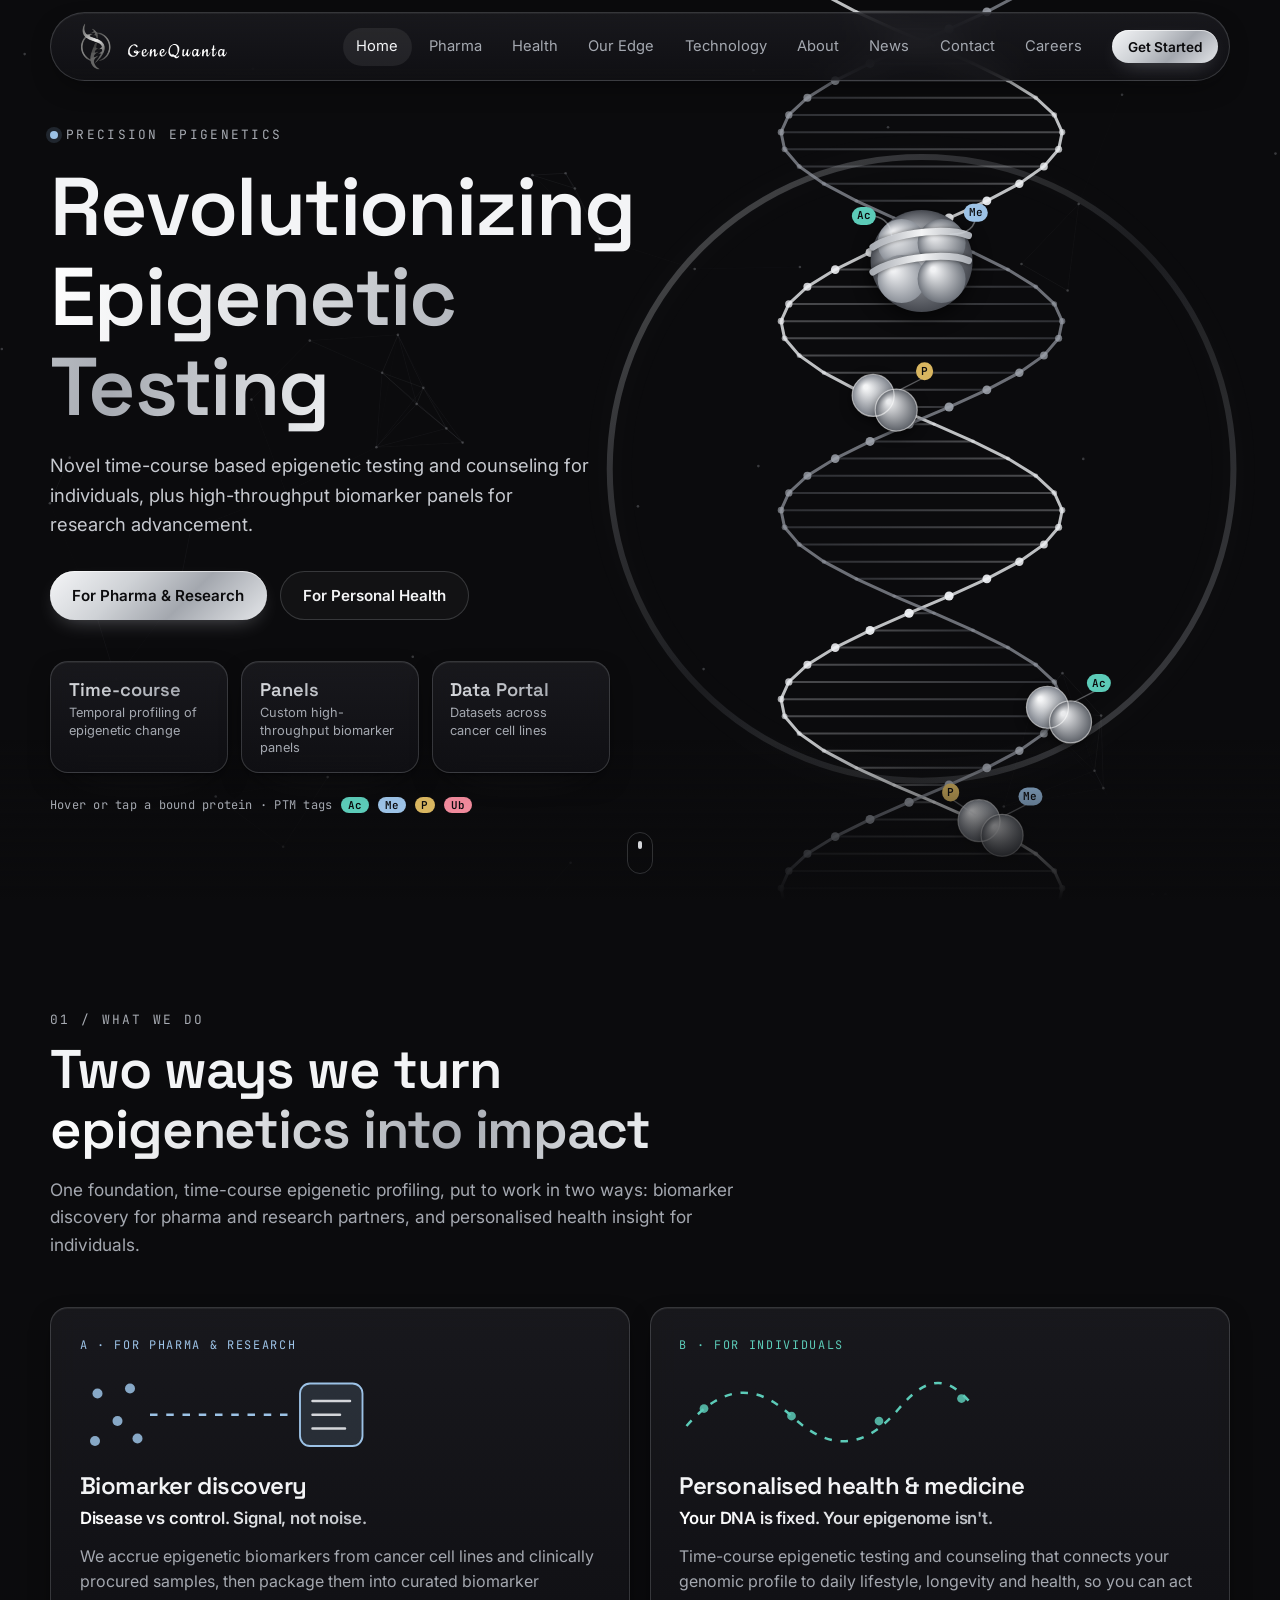
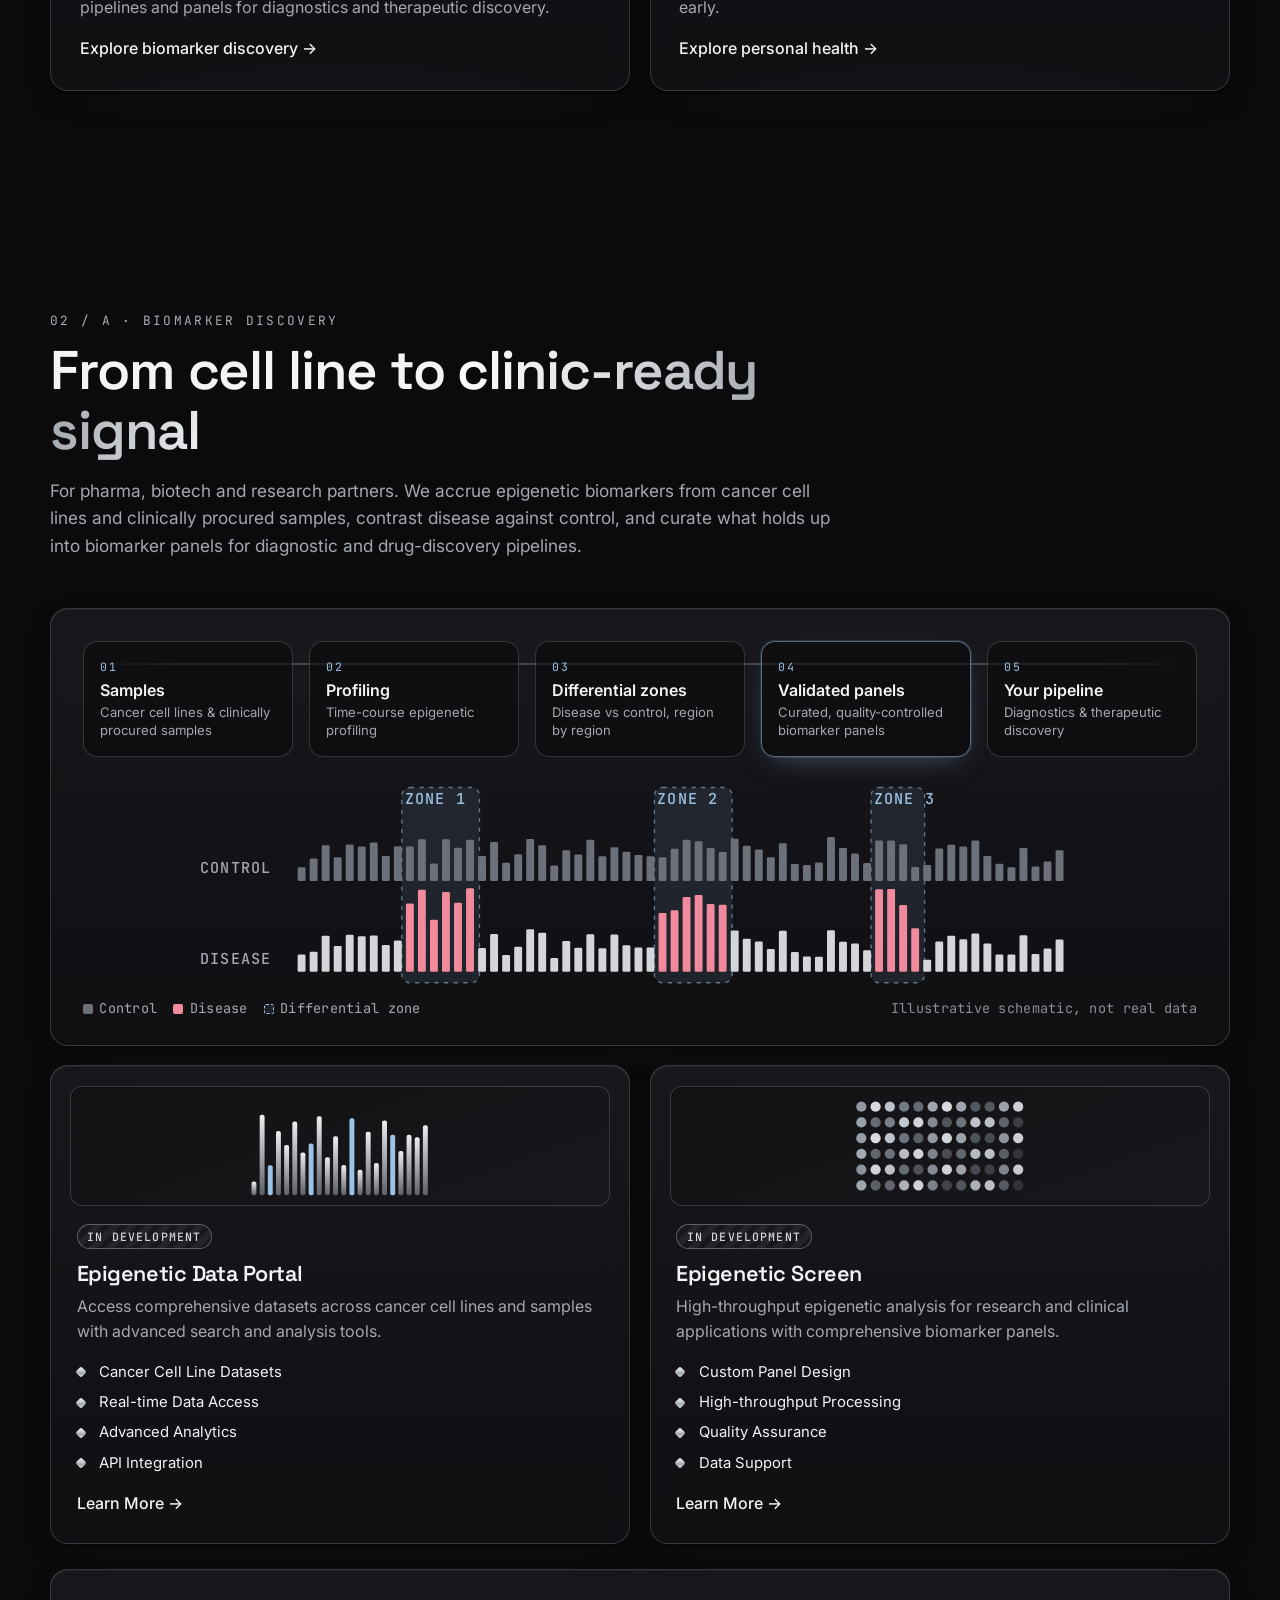
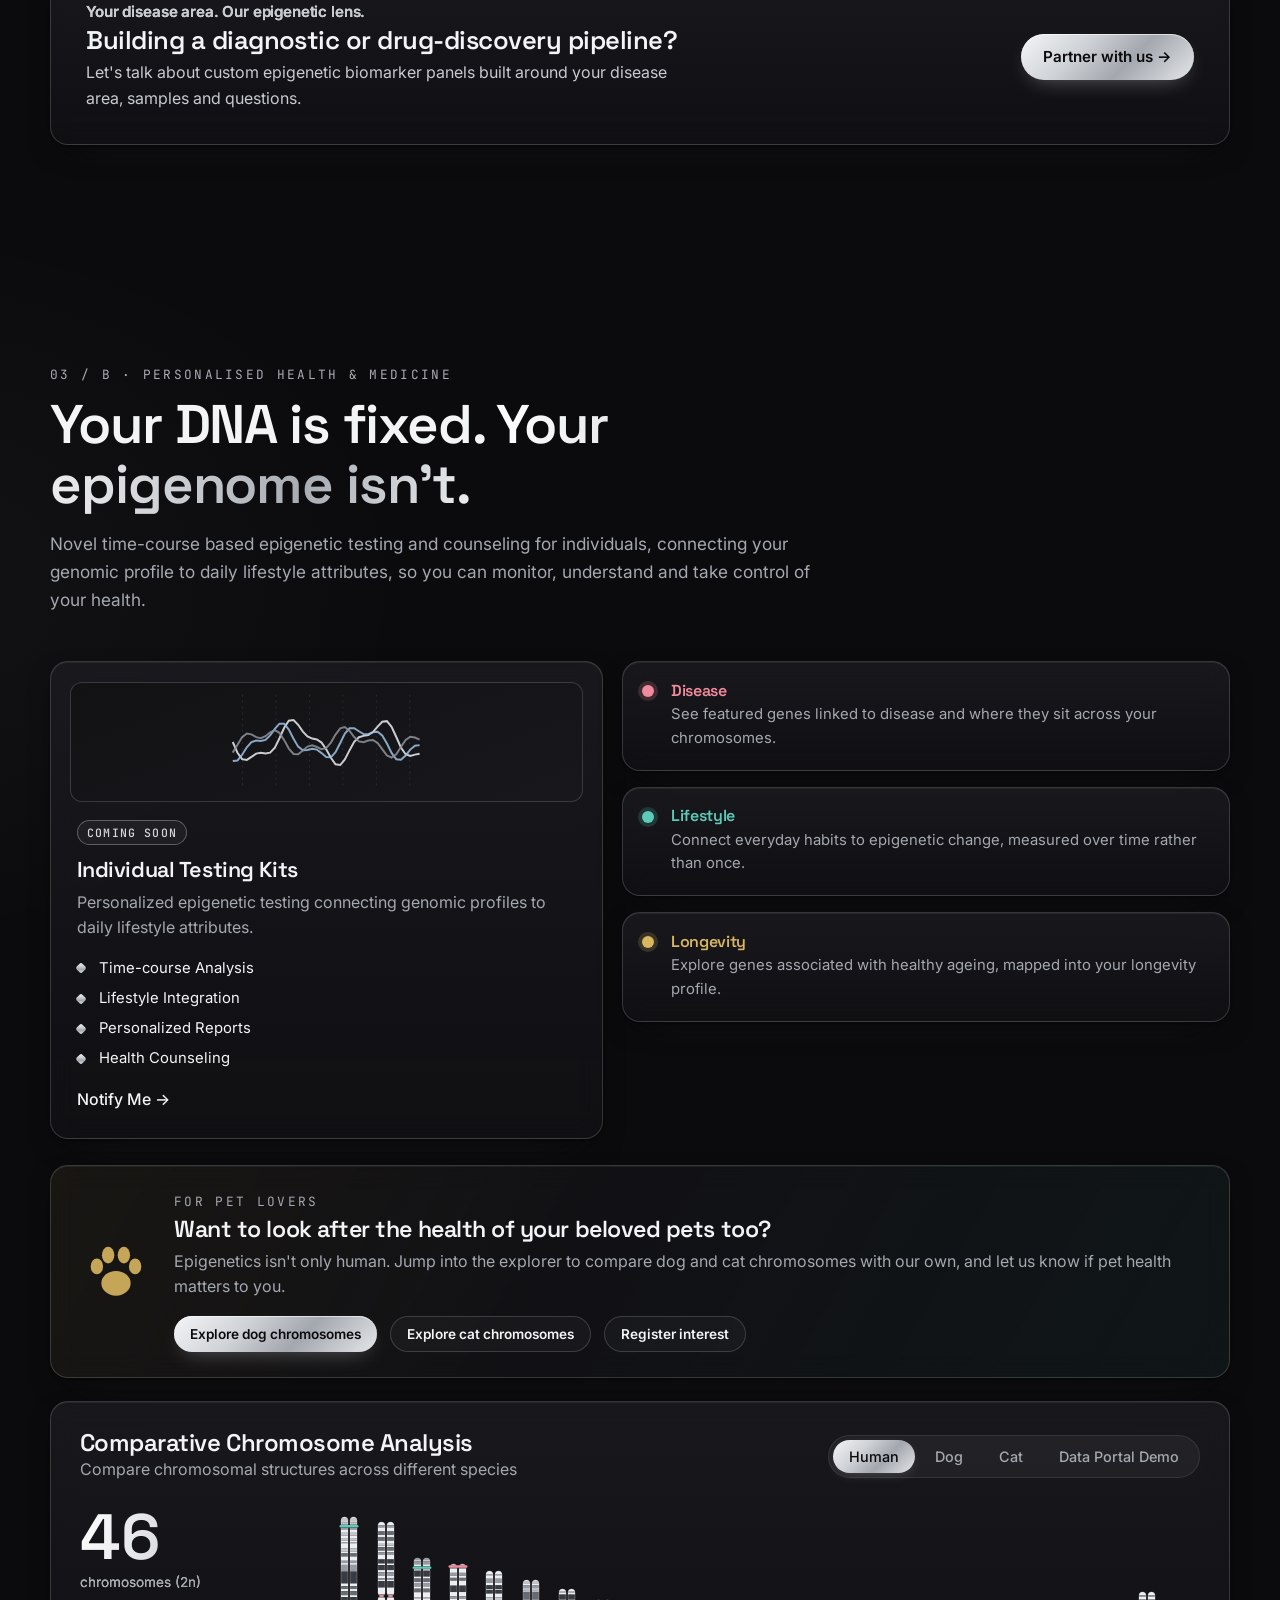
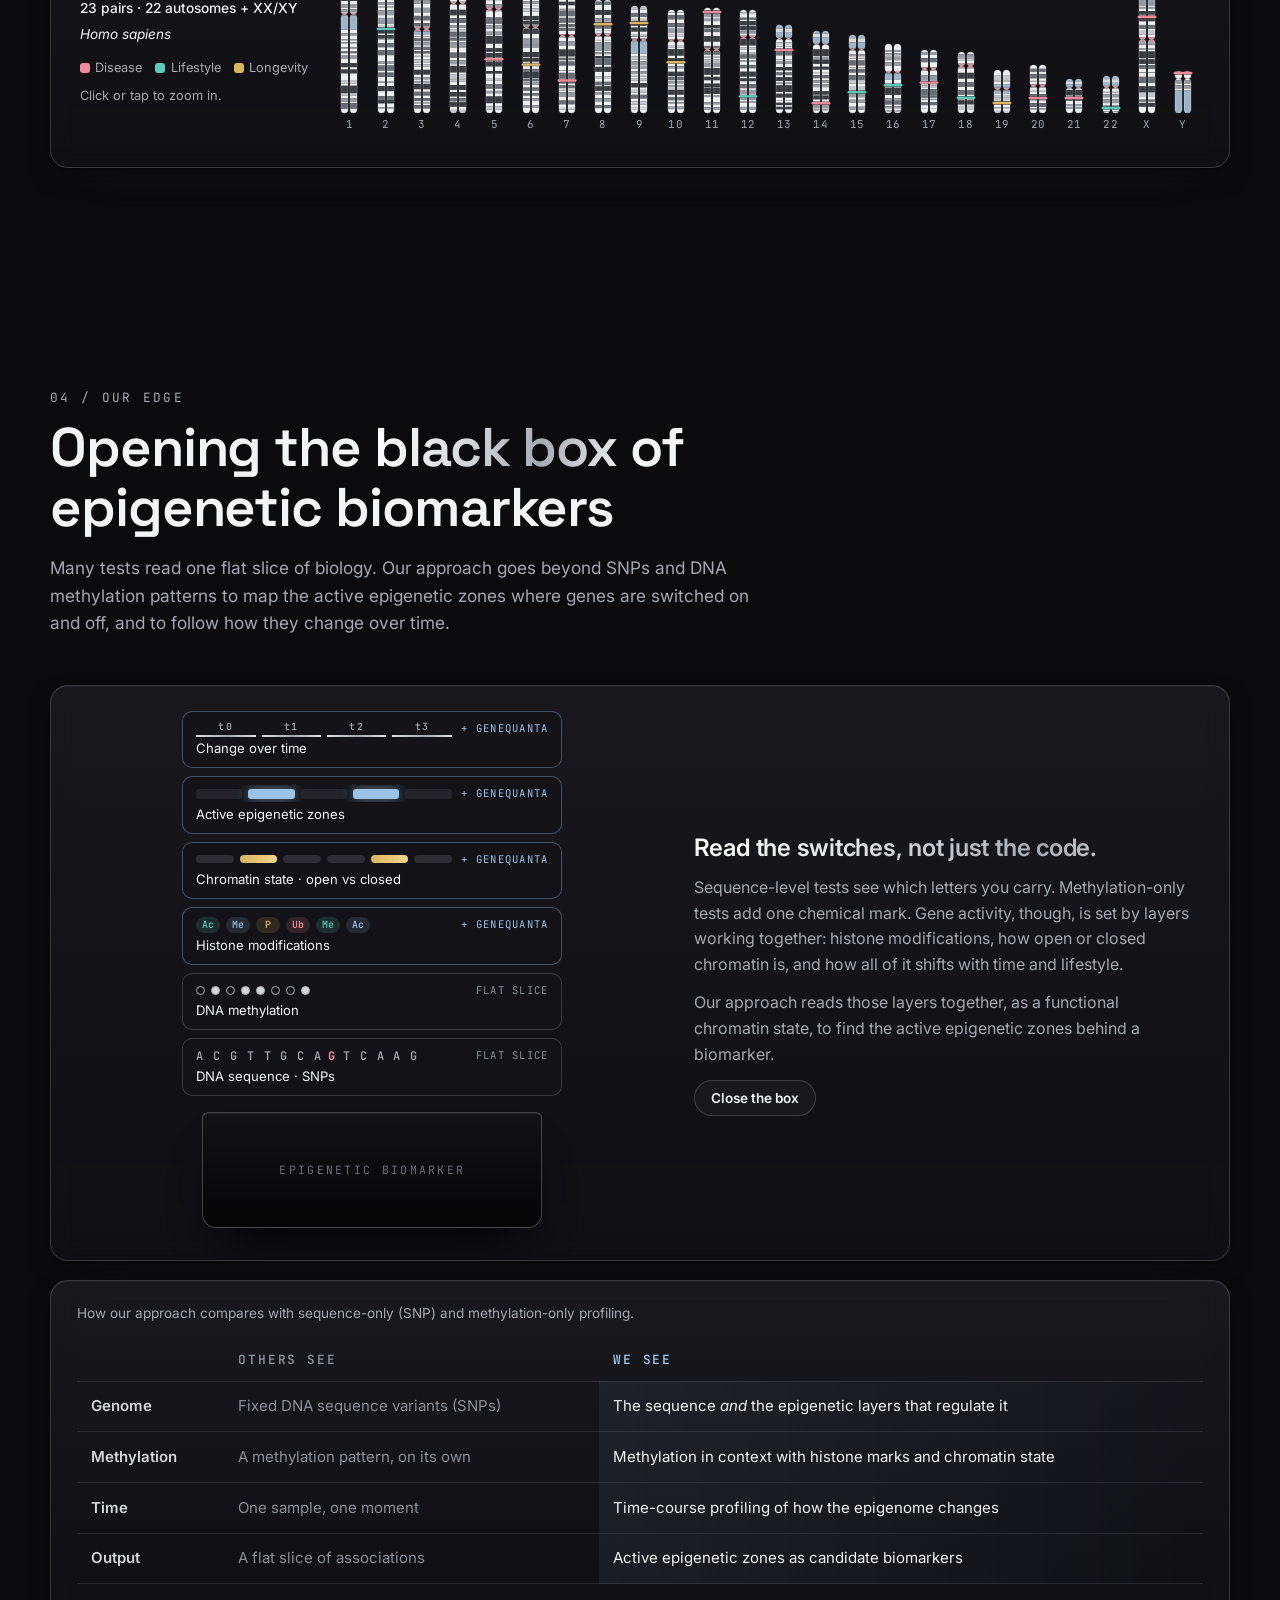
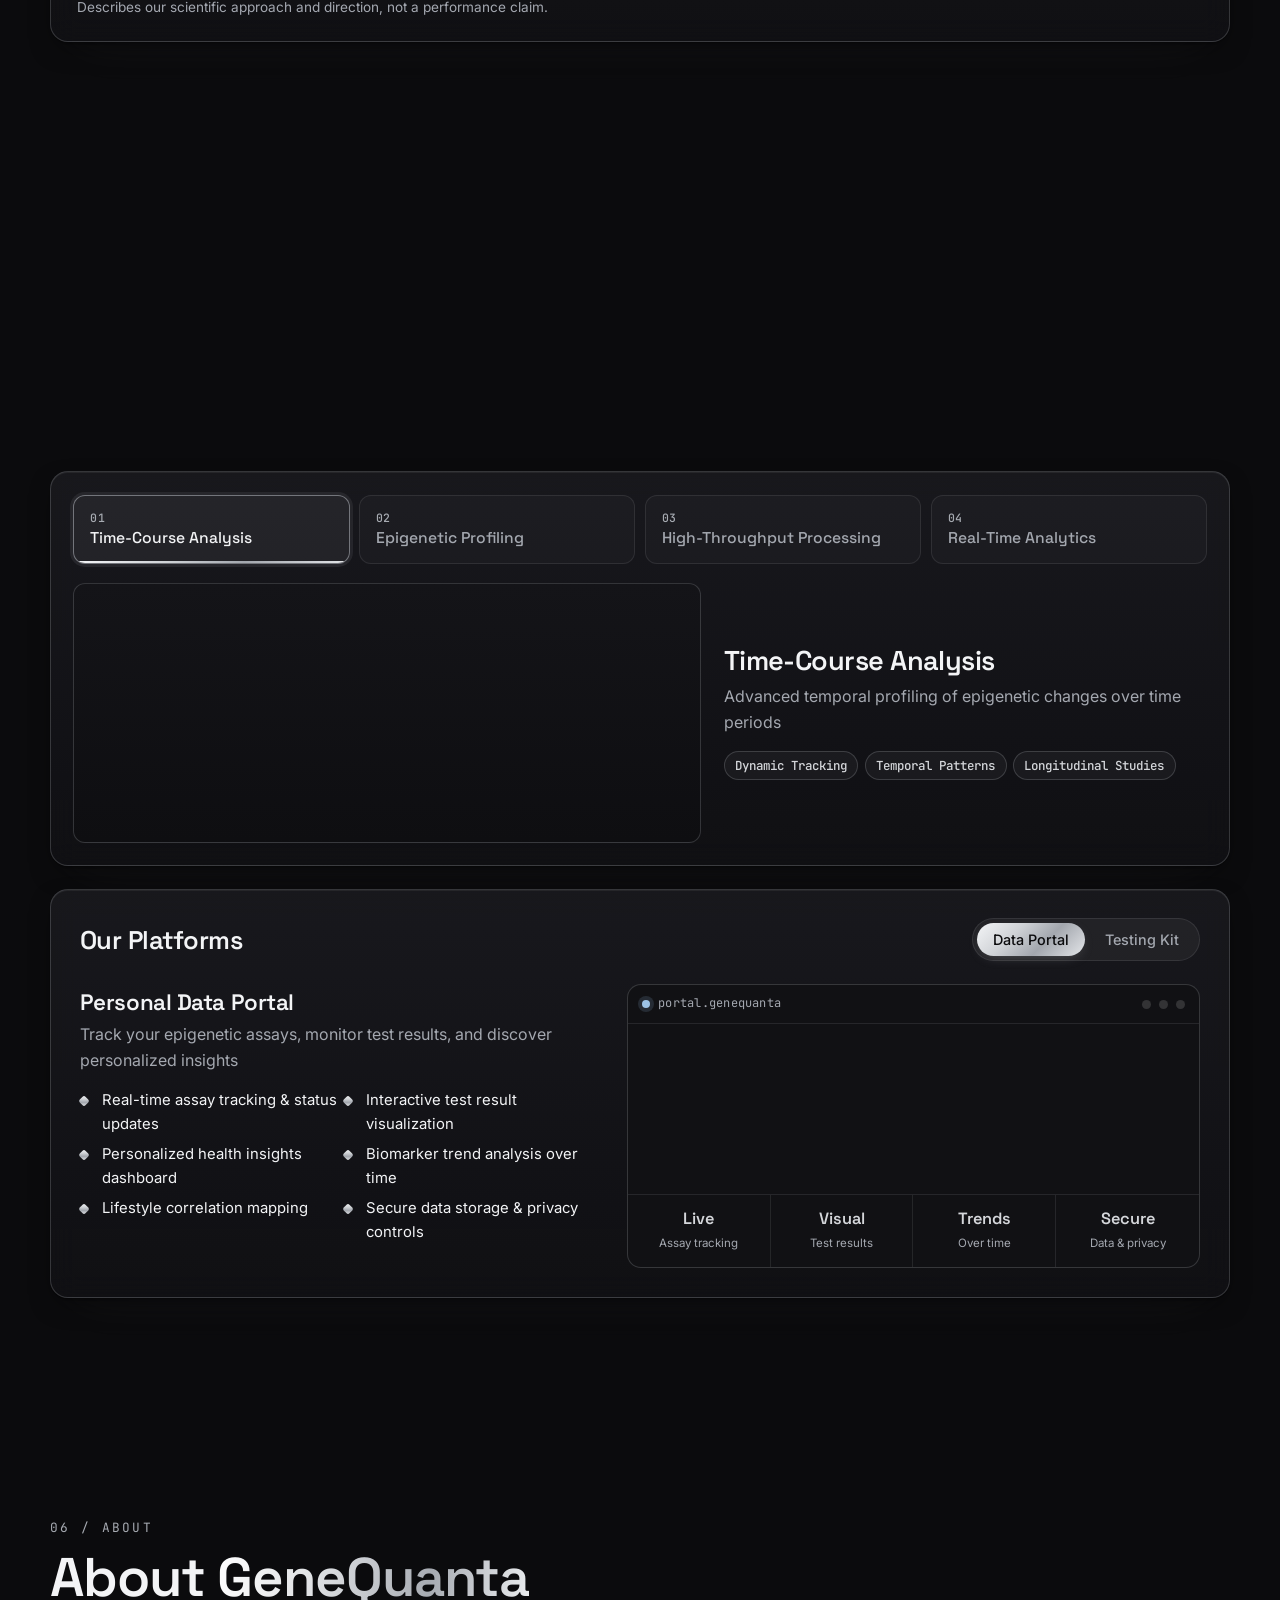
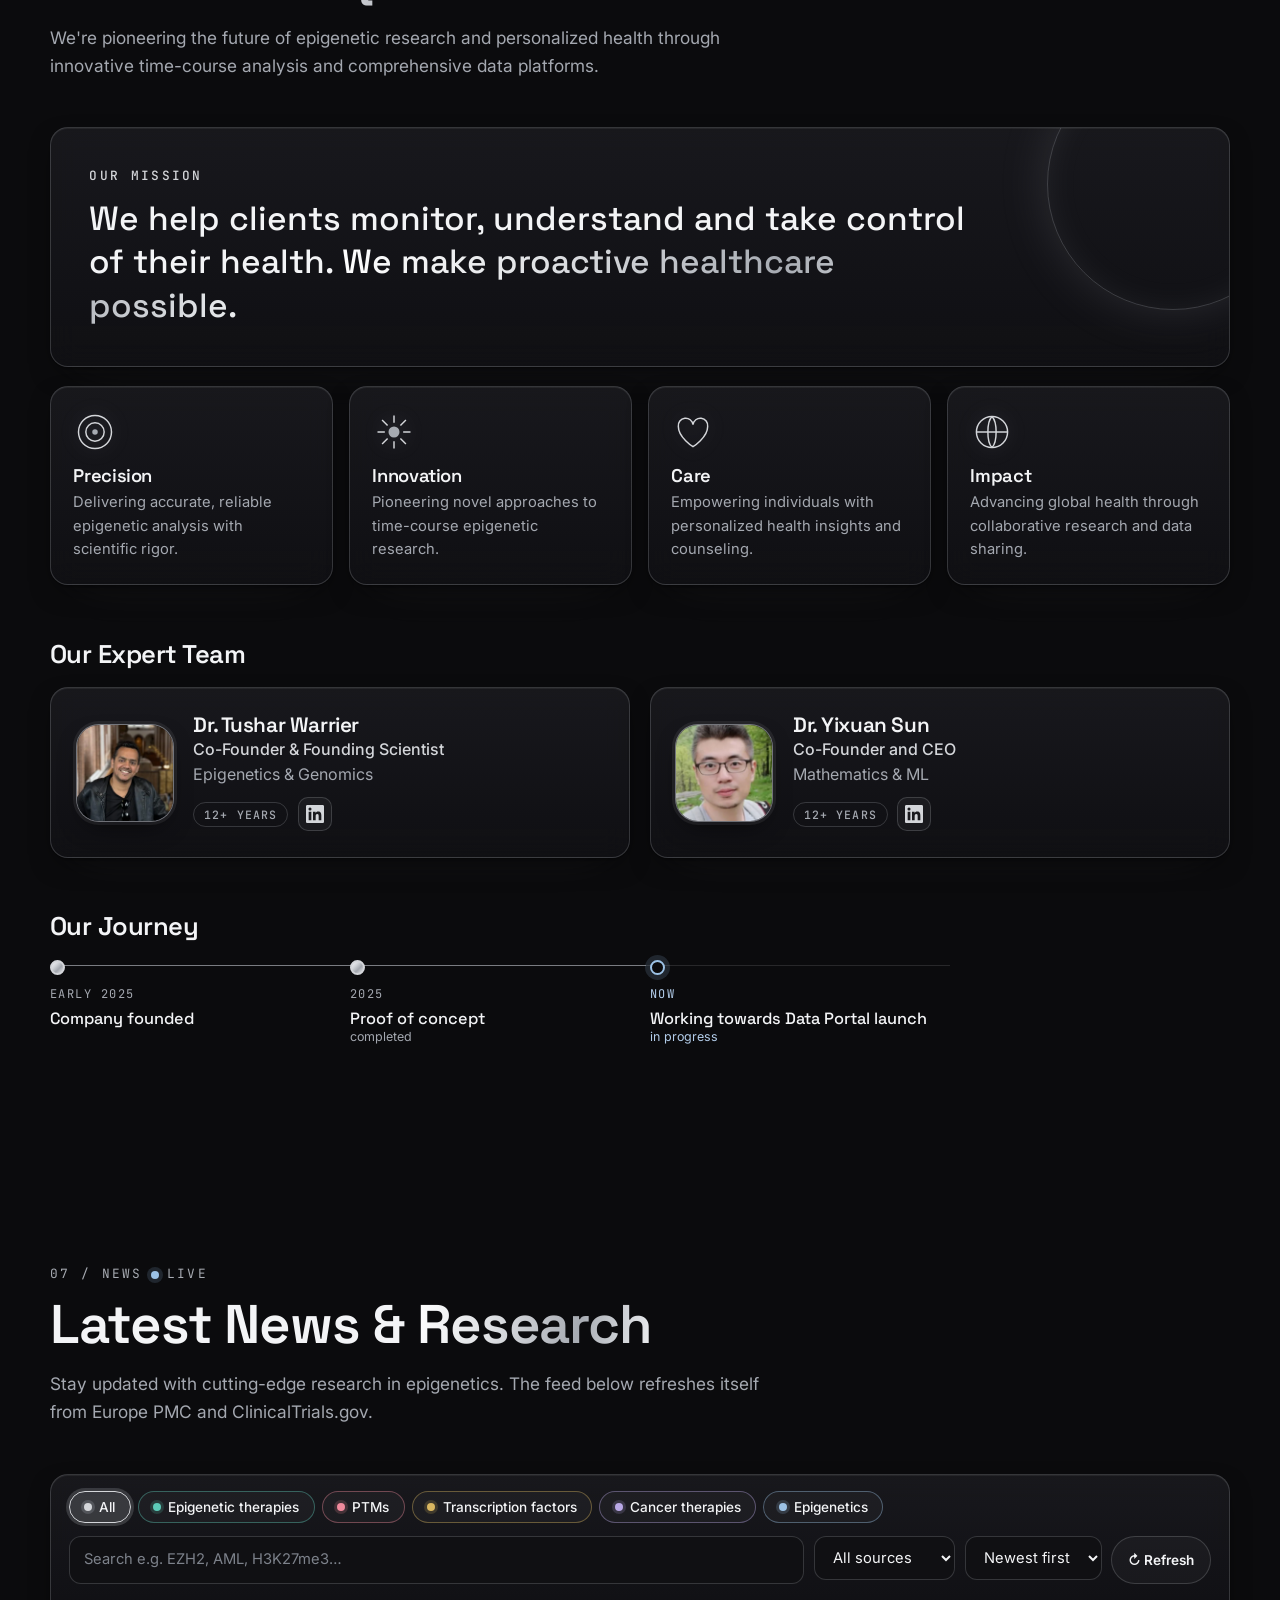
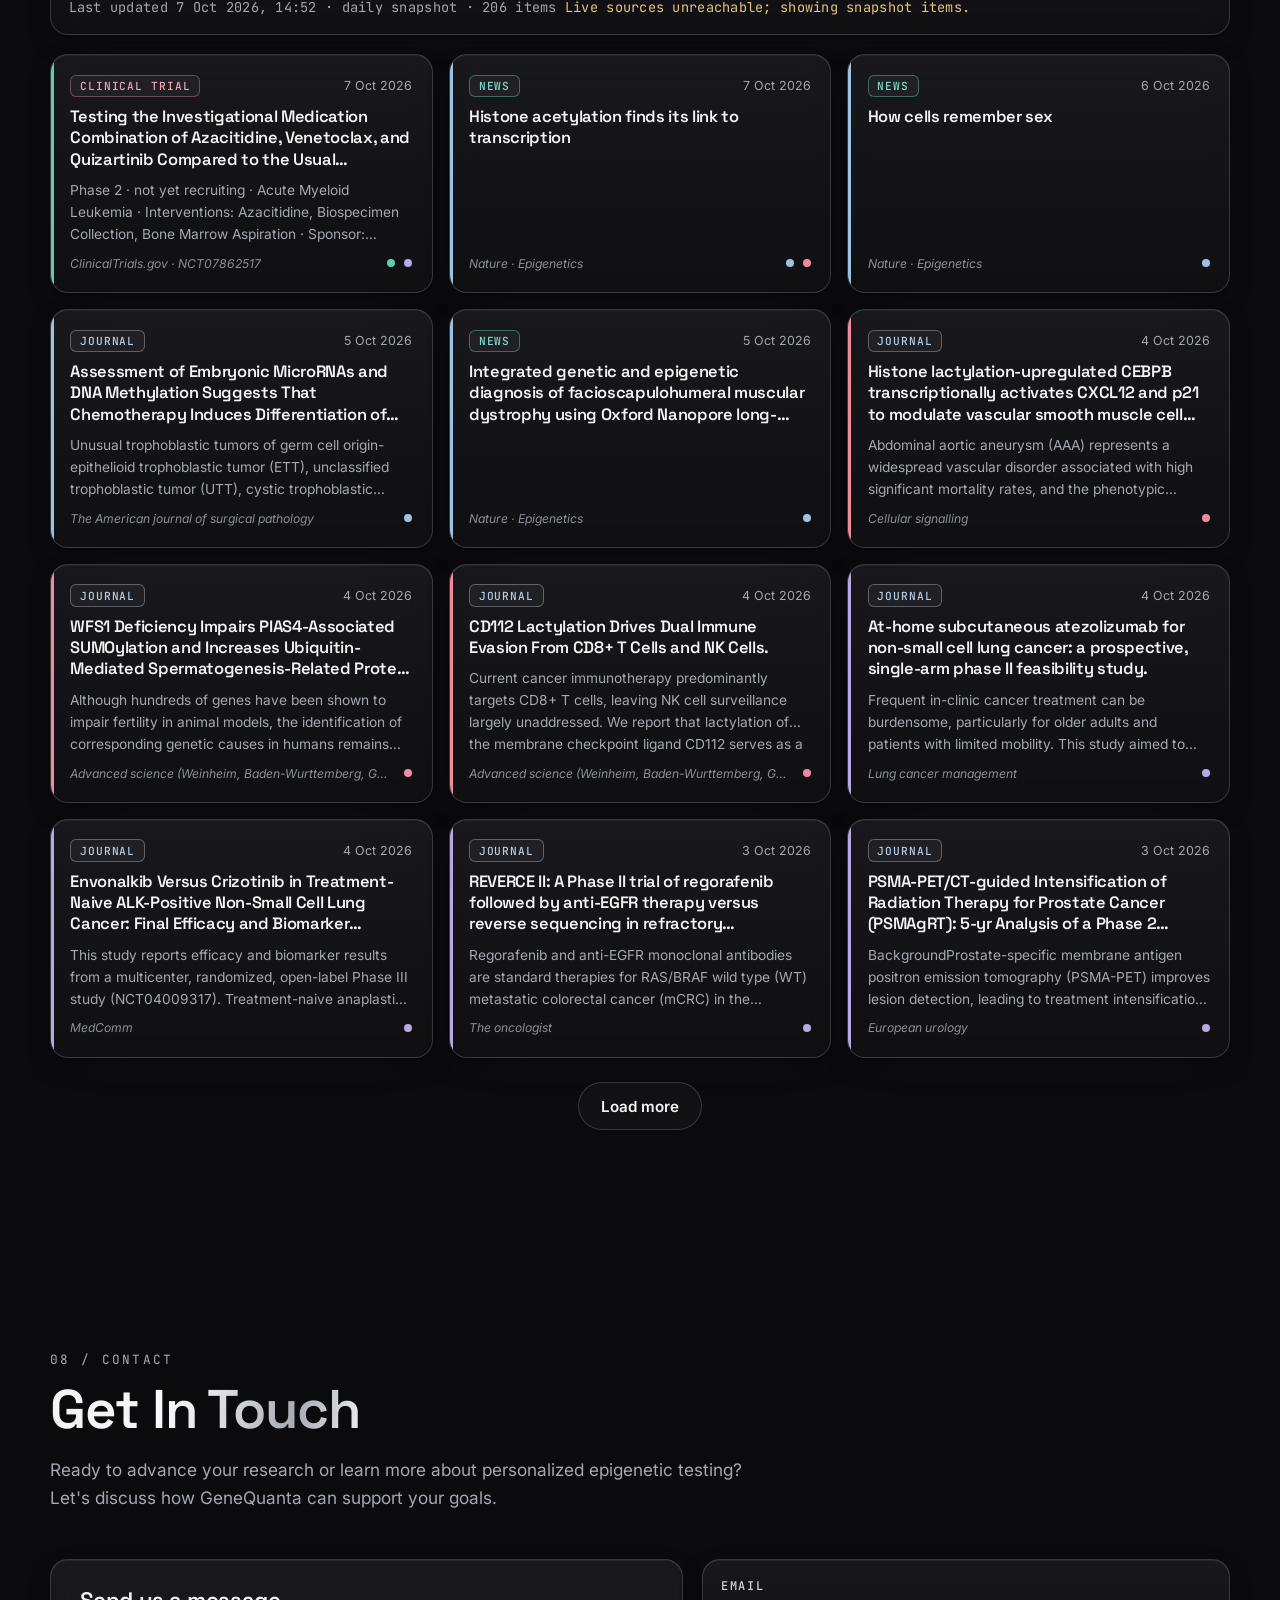
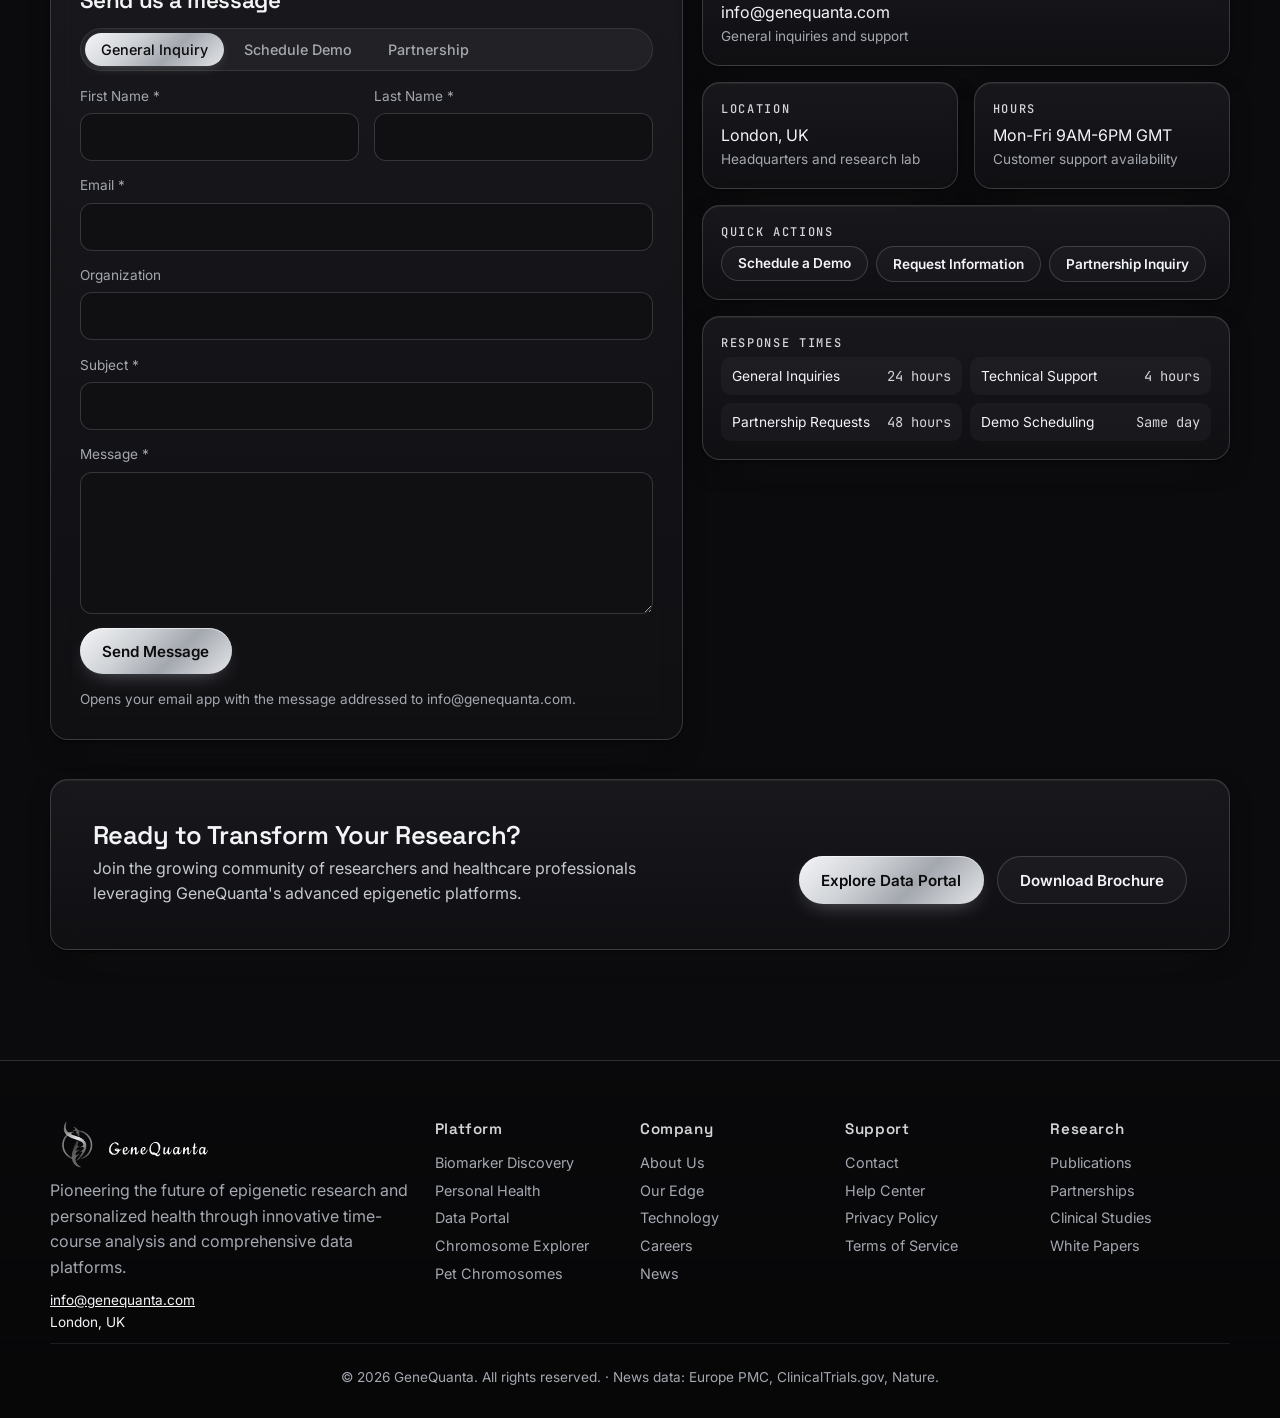
==== commit bbb5fb54: "Add files via upload" ====
--- a/index.html
+++ b/index.html
@@ -3,22 +3,23 @@
 <head>
 <meta charset="utf-8"><meta name="viewport" content="width=device-width,initial-scale=1">
 <title>GeneQuanta · Precision epigenetics</title>
-<meta name="description" content="GeneQuanta offers epigenetic testing and counseling, with a data portal for research and a future consumer testing kit.">
-<meta property="og:title" content="GeneQuanta · Revolutionizing Epigenetic Testing"><meta property="og:description" content="Time-course epigenetic testing, high-throughput biomarker panels and a live epigenetics news feed."><meta property="og:type" content="website"><meta property="og:image" content="https://double2strand.github.io/genequanta-webpage/assets/img/og-image.png"><meta property="og:image:width" content="1200"><meta property="og:image:height" content="630"><meta property="og:image:alt" content="GeneQuanta logo: a silver DNA double helix through a ring"><meta name="twitter:card" content="summary_large_image"><meta property="og:url" content="https://double2strand.github.io/genequanta-webpage/"><link rel="canonical" href="https://double2strand.github.io/genequanta-webpage/">
+<meta name="description" content="GeneQuanta turns epigenetics into impact two ways: epigenetic biomarker discovery and curated panels for pharma and research partners, and time-course epigenetic testing and counseling for personalised health.">
+<meta property="og:title" content="GeneQuanta · Revolutionizing Epigenetic Testing"><meta property="og:description" content="Epigenetic biomarker discovery for pharma, personalised time-course epigenetic health insight, and a live epigenetics news feed."><meta property="og:type" content="website"><meta property="og:image" content="https://genequanta.com/assets/img/og-image.png"><meta property="og:image:width" content="1200"><meta property="og:image:height" content="630"><meta property="og:image:alt" content="GeneQuanta logo: a silver DNA double helix through a ring"><meta name="twitter:card" content="summary_large_image"><meta property="og:url" content="https://genequanta.com/"><link rel="canonical" href="https://genequanta.com/">
 <meta name="theme-color" content="#0b0b0d">
-<link rel="icon" href="assets/favicon.svg" type="image/svg+xml"><link rel="icon" href="assets/favicon-32.png" sizes="32x32" type="image/png"><link rel="apple-touch-icon" href="assets/apple-touch-icon.png">
+<link rel="icon" href="assets/favicon.svg?v=20261023" type="image/svg+xml"><link rel="icon" href="assets/favicon-32.png?v=20261023" sizes="32x32" type="image/png"><link rel="apple-touch-icon" href="assets/apple-touch-icon.png?v=20261023">
 <link rel="preconnect" href="https://fonts.googleapis.com"><link rel="preconnect" href="https://fonts.gstatic.com" crossorigin>
 <link href="https://fonts.googleapis.com/css2?family=Space+Grotesk:wght@400;500;600;700&family=Inter:wght@300;400;500;600&family=JetBrains+Mono:wght@400;500&display=swap" rel="stylesheet">
-<link rel="stylesheet" href="assets/css/style.css">
-<link rel="stylesheet" href="assets/css/karyotype.css">
+<link rel="stylesheet" href="assets/css/style.css?v=20261023">
+<link rel="stylesheet" href="assets/css/karyotype.css?v=20261023">
 </head>
 <body>
+<svg width="0" height="0" style="position:absolute;width:0;height:0;overflow:hidden" aria-hidden="true" focusable="false"><symbol id="gq-word" viewBox="18 147 158 40"><path d="M93.2 185.1C92.7 184.9 91.7 184.2 91.2 183.7C90.6 183.0 90.0 182.8 88.8 182.8C86.7 182.8 85.1 182.1 83.8 180.8C81.9 178.7 81.4 176.6 81.9 172.7C82.1 171.8 82.3 170.9 82.5 170.4C82.6 170.0 82.9 169.4 83.0 169.0C83.4 167.9 84.4 166.4 85.3 165.4C86.2 164.5 87.3 163.9 88.6 163.5C89.4 163.2 91.3 162.9 92.1 162.9C92.9 162.9 95.0 163.4 95.7 163.8C97.0 164.6 98.0 166.0 98.6 167.9C98.9 168.6 98.9 169.0 98.9 170.8C98.9 173.1 98.8 173.7 98.1 175.6C97.1 178.2 96.4 179.3 94.3 181.1C94.0 181.4 93.8 181.7 93.8 181.9C93.8 182.5 94.5 183.1 95.3 183.1C95.8 183.1 97.0 182.4 97.7 181.7C98.4 180.9 98.8 180.9 98.8 181.7C98.9 182.1 98.8 182.3 98.3 183.0C97.7 183.8 97.1 184.3 96.1 184.8C95.3 185.2 93.9 185.3 93.2 185.1ZM23.7 182.9C22.2 182.6 21.1 182.0 19.9 180.7C19.0 179.9 18.9 179.7 18.5 178.7C18.1 177.7 18.1 177.7 18.2 175.3C18.2 173.2 18.3 172.8 18.6 171.6C19.6 167.2 22.9 164.0 26.9 163.4C29.5 163.1 31.7 163.9 32.8 165.7C33.3 166.6 33.3 167.3 32.8 167.8C32.1 168.4 31.4 168.1 30.8 167.0C30.1 165.6 28.9 164.8 27.5 164.7C26.8 164.6 26.7 164.6 25.8 165.0C23.9 166.0 22.0 168.3 21.2 170.8C20.7 172.2 20.7 172.2 20.7 174.1C20.7 176.0 20.7 176.1 21.1 177.1C22.0 179.3 24.0 181.1 25.9 181.3C26.7 181.4 28.3 181.2 29.0 180.9C29.4 180.8 30.6 179.5 31.2 178.8C31.5 178.3 31.4 177.8 31.1 177.6C30.9 177.5 30.4 177.4 29.8 177.3C28.6 177.2 28.1 177.0 27.5 176.5C26.7 175.7 26.7 174.8 27.5 174.0C28.1 173.3 29.0 173.0 30.4 173.0C32.1 172.9 32.9 173.2 33.8 174.2C34.4 174.9 34.5 174.9 35.0 174.9C35.4 174.9 35.8 174.8 36.3 174.5C37.1 174.0 37.5 173.9 37.6 174.3C37.7 174.7 37.2 175.1 36.0 175.7C34.5 176.5 34.1 176.9 33.7 178.0C33.5 178.4 33.1 179.2 32.8 179.6C31.8 181.0 30.8 181.7 28.6 182.4C27.4 182.9 27.2 182.9 25.8 182.9C24.9 183.0 24.0 182.9 23.7 182.9ZM42.4 182.4C41.3 182.1 41.1 182.0 40.6 181.3C40.0 180.6 39.8 180.2 39.6 178.9C39.4 177.3 39.7 174.8 40.3 173.5C41.2 171.7 43.6 170.4 45.3 170.7C46.1 170.9 46.8 171.4 47.2 172.1C47.8 173.1 47.4 174.6 46.1 175.9C45.3 176.7 44.5 177.2 43.4 177.5C42.4 177.8 42.1 178.1 42.1 178.7C42.1 179.3 42.8 180.4 43.3 180.7C43.9 181.0 44.9 181.0 45.7 180.7C46.9 180.1 47.9 178.9 49.4 176.2C49.9 175.3 50.1 174.9 50.3 174.9C51.2 174.9 49.7 178.3 47.8 180.5C46.5 182.1 44.3 182.9 42.4 182.4ZM60.1 182.4C59.1 181.9 58.9 181.0 59.1 177.6C59.3 175.1 59.2 174.8 58.7 174.4C58.5 174.3 58.3 174.3 57.8 174.6C56.8 175.1 56.4 175.5 56.2 176.0C56.2 176.2 55.8 177.0 55.5 177.7C55.0 178.9 55.0 179.2 54.9 180.5C54.8 181.2 54.7 182.0 54.6 182.1C54.4 182.6 53.5 182.6 52.7 182.2C52.1 182.0 52.0 181.4 52.2 179.6C52.6 176.2 52.6 175.4 52.6 174.1C52.6 172.2 52.8 171.9 54.2 170.9C54.7 170.4 55.2 170.4 55.5 170.8C55.8 171.1 55.8 171.5 55.5 173.2C55.4 173.9 55.4 174.6 55.4 174.8C55.5 175.1 55.6 175.1 56.0 175.1C56.4 175.1 56.5 175.0 56.9 174.2C57.7 172.5 59.1 171.0 59.9 170.8C60.8 170.6 61.5 171.2 61.7 172.1C61.9 172.5 61.7 175.1 61.4 178.8C61.4 179.6 61.4 179.7 61.6 180.0C61.8 180.1 62.0 180.2 62.1 180.2C62.6 180.2 63.3 179.3 64.1 177.9C64.8 176.7 65.3 176.2 65.5 176.5C65.6 176.7 65.5 177.1 64.6 178.9C63.7 180.8 62.8 181.9 61.8 182.3C61.1 182.7 60.7 182.7 60.1 182.4ZM70.5 182.4C70.0 182.2 69.7 182.0 69.1 181.5C68.7 181.1 68.3 180.6 68.2 180.4C67.5 179.1 67.7 175.2 68.5 173.7C69.2 172.5 69.9 171.8 71.1 171.2C72.0 170.8 72.2 170.7 73.0 170.7C74.4 170.7 75.5 171.5 75.7 172.7C76.0 174.7 74.3 176.7 71.8 177.5C70.7 177.8 70.4 178.1 70.4 178.7C70.4 179.6 71.4 180.6 72.6 181.0C73.1 181.1 73.2 181.1 73.8 180.8C75.1 180.2 76.7 178.3 77.9 175.9C78.2 175.3 78.5 174.8 78.6 174.8C78.7 174.8 78.8 174.8 78.9 175.0C79.0 175.3 78.9 175.9 78.2 177.3C77.2 179.5 75.7 181.3 74.3 181.9C73.7 182.2 72.0 182.6 71.5 182.6C71.3 182.6 70.9 182.5 70.5 182.4ZM121.5 182.4C120.6 182.2 120.2 181.9 119.7 180.9C118.9 179.3 118.8 178.0 119.2 175.7C119.5 174.2 119.9 173.4 120.8 172.4C121.6 171.6 122.4 171.1 123.4 170.8C124.3 170.6 124.7 170.7 125.7 171.2C126.7 171.7 127.1 171.7 127.8 171.2C128.5 170.7 128.9 170.8 129.2 171.3C129.4 171.8 129.4 172.5 129.1 174.1C128.6 176.2 128.4 179.2 128.7 179.8C128.8 180.2 128.9 180.2 129.3 180.2C129.6 180.2 129.8 180.2 130.0 180.0C130.4 179.5 131.7 177.4 132.2 176.4C132.8 175.4 133.0 175.2 133.0 175.8C133.0 176.4 132.1 178.6 131.6 179.4C130.3 181.6 129.2 182.5 128.2 182.5C127.4 182.5 126.9 182.2 126.5 181.3C125.9 180.2 125.7 180.2 124.5 181.4C123.6 182.3 123.5 182.4 122.4 182.6C122.2 182.6 121.8 182.5 121.5 182.4ZM152.1 182.4C151.8 182.3 151.4 182.0 151.2 181.7L150.8 181.3L150.9 178.3C151.0 176.7 151.0 174.8 151.1 174.1L151.2 172.9L150.4 172.2C150.0 171.7 149.6 171.3 149.6 171.2C149.6 170.9 149.9 170.6 150.5 170.5C150.8 170.4 151.1 170.3 151.2 170.1C151.5 169.9 151.5 169.7 152.0 167.1C152.3 165.3 152.5 164.8 153.0 164.6C153.4 164.4 153.4 164.4 153.7 164.6C154.1 164.9 154.2 165.5 154.0 168.1C154.0 169.0 154.0 169.9 154.0 170.1C154.0 170.3 154.2 170.5 154.4 170.7L154.8 170.9L155.6 170.6C156.5 170.3 156.8 170.3 157.0 170.7C157.1 171.0 156.7 171.3 155.8 171.6C154.9 171.9 154.1 172.4 153.9 172.8C153.4 173.4 153.0 179.6 153.4 180.2C154.2 181.2 155.7 179.5 157.6 175.4C157.7 175.1 157.9 174.9 158.0 174.9C158.3 174.9 158.2 175.7 157.8 176.8C156.6 179.5 156.1 180.2 155.3 181.1C154.1 182.5 153.2 182.9 152.1 182.4ZM162.7 182.5C161.7 182.3 160.7 181.3 160.4 180.4C160.2 179.6 160.0 177.7 160.1 177.1C160.5 173.8 161.4 172.2 163.6 171.2C164.9 170.5 165.6 170.5 166.8 171.2C167.2 171.4 167.7 171.6 167.8 171.6C168.0 171.6 168.4 171.5 168.8 171.2C169.7 170.8 169.9 170.8 170.2 171.2C170.4 171.5 170.4 171.7 170.3 172.7C170.3 173.3 170.1 174.2 170.0 174.8C169.8 175.4 169.7 176.3 169.7 177.6C169.6 179.4 169.6 179.7 169.8 179.9C170.1 180.4 170.8 180.3 171.2 179.8C171.7 179.2 173.2 176.6 173.4 176.1C173.8 175.2 173.9 175.0 174.1 175.0C174.5 175.0 174.4 175.5 173.6 177.5C172.9 179.3 172.1 180.4 171.2 181.4C170.5 182.1 170.2 182.4 169.8 182.5C168.5 182.8 167.5 182.3 167.3 181.3C167.0 180.4 166.5 180.4 165.4 181.4C164.3 182.4 163.5 182.7 162.7 182.5ZM104.9 182.3C104.3 181.9 104.1 181.7 103.8 180.9C103.5 179.9 103.5 179.3 103.7 177.6C103.8 176.7 103.9 175.4 103.9 174.7C103.9 172.8 104.0 172.2 104.7 171.5C105.8 170.5 106.4 170.3 106.8 170.7C107.1 171.1 107.0 172.4 106.6 173.9C106.1 175.5 106.0 176.3 106.0 178.3C106.0 180.1 106.1 180.4 106.6 180.6C107.3 180.9 108.2 180.0 109.5 177.8C110.3 176.3 110.6 175.3 110.9 173.4C111.0 172.2 111.4 171.4 112.1 170.9C113.0 170.3 113.5 170.7 113.5 171.8C113.5 172.4 113.2 174.0 112.8 175.1C112.6 176.0 112.7 180.0 113.0 180.3C113.4 180.8 113.8 180.5 114.9 178.8C115.5 178.0 116.1 177.0 116.2 176.6C116.4 176.2 116.7 175.6 116.9 175.3C117.2 174.8 117.6 174.6 117.5 175.1C117.5 175.7 115.6 179.7 115.1 180.5C114.7 181.0 113.4 182.1 112.9 182.4C112.3 182.7 111.1 182.4 110.8 181.8C110.7 181.7 110.6 181.3 110.5 180.9C110.3 180.2 109.9 179.8 109.5 179.9C109.4 180.0 109.0 180.3 108.7 180.7C107.9 181.7 107.5 182.1 106.9 182.3C106.2 182.6 105.4 182.5 104.9 182.3ZM135.5 182.3C134.6 181.8 134.5 181.3 134.8 179.5C134.8 179.1 134.9 177.3 135.0 175.6C135.1 172.2 135.1 172.1 136.0 171.3C136.8 170.7 137.3 170.4 137.7 170.6C138.1 170.8 138.2 171.3 137.9 172.7C137.7 174.4 137.7 174.7 138.1 174.7C138.6 174.8 138.9 174.5 139.9 173.1C140.8 171.9 141.7 171.0 142.3 170.8C143.0 170.6 144.0 171.3 144.2 172.1C144.3 172.6 144.0 177.6 143.7 178.9C143.6 179.9 143.8 180.3 144.4 180.4C145.0 180.4 145.5 179.8 146.7 177.6C147.5 176.1 147.7 175.7 147.9 175.7C148.2 175.7 148.2 175.8 148.2 176.3C148.2 176.7 148.0 177.1 147.1 178.7C145.9 180.9 145.3 181.7 144.5 182.2C143.5 182.7 142.2 182.5 141.8 181.8C141.4 180.9 141.2 178.0 141.6 176.5C141.7 176.1 141.7 175.5 141.7 175.3C141.6 174.8 141.2 174.2 140.9 174.2C140.5 174.2 139.5 175.2 138.8 176.2C137.8 177.6 137.5 178.5 137.4 180.3C137.2 182.0 137.0 182.4 136.4 182.5C136.2 182.5 135.8 182.4 135.5 182.3ZM165.0 180.8C165.0 180.7 165.2 180.5 165.3 180.2C165.4 179.9 165.9 178.8 166.4 177.8C167.7 175.2 167.9 174.0 167.2 173.1C166.4 172.2 165.2 172.0 164.2 172.6C163.5 173.1 163.3 173.4 162.7 174.5C162.3 175.3 162.3 175.3 162.3 176.9C162.3 178.5 162.3 178.6 162.7 179.3C162.9 179.7 163.1 180.2 163.2 180.3C163.6 180.8 164.6 181.0 165.0 180.8ZM124.1 180.2C124.4 179.8 124.6 179.5 125.6 177.5C126.6 175.4 126.7 174.2 126.2 173.3C125.7 172.4 124.3 172.0 123.4 172.4C122.4 172.9 121.5 174.5 121.2 176.0C120.9 177.6 121.6 180.1 122.5 180.6C123.0 180.9 123.6 180.7 124.1 180.2ZM93.4 180.0C94.5 179.2 95.0 178.4 96.0 175.8C96.2 175.1 96.3 171.5 96.1 170.3C96.0 169.1 95.1 167.1 94.3 166.1C94.0 165.7 93.5 165.2 93.0 164.9L92.2 164.4L90.8 164.4C89.4 164.4 89.3 164.5 88.4 164.9C86.5 165.8 85.4 167.3 84.5 170.0C84.1 171.5 84.1 171.6 84.1 173.4C84.1 175.3 84.1 175.3 84.5 176.5C85.0 177.7 85.9 179.2 86.3 179.3C86.6 179.4 87.2 179.4 88.0 179.2C88.4 179.1 88.9 179.0 89.1 179.1C89.6 179.2 90.4 179.6 90.8 180.0C91.7 180.7 92.4 180.8 93.4 180.0ZM43.3 176.4C43.9 176.2 44.8 175.4 45.1 174.6C45.6 173.4 45.4 172.4 44.7 172.1C43.8 171.8 43.0 172.5 42.3 174.0C41.8 175.3 41.8 175.9 42.1 176.2C42.4 176.5 42.6 176.6 43.3 176.4ZM72.0 176.2C72.7 175.8 73.4 175.0 73.6 174.0C73.9 173.0 73.5 172.1 72.6 172.1C71.7 172.1 71.1 172.7 70.5 174.3C70.0 175.6 70.0 176.0 70.6 176.4C70.9 176.6 71.3 176.5 72.0 176.2ZM31.2 175.6C31.9 175.1 31.1 173.9 30.2 174.2C29.8 174.3 29.5 174.8 29.6 175.1C29.7 175.7 30.7 175.9 31.2 175.6Z" fill="currentColor" fill-rule="evenodd"/></symbol></svg>
 <a class="skip" href="#main">Skip to content</a>
 <canvas id="bg-net" aria-hidden="true"></canvas>
 <header class="nav glass" id="top">
-  <a href="#home" class="brand" aria-label="GeneQuanta home"><img src="assets/img/logo/gq-logo-horizontal.svg" alt="" width="133" height="40"></a>
+  <a href="#home" class="brand" aria-label="GeneQuanta home"><img class="brand-mark" src="assets/img/logo/gq-mark.svg?v=20261023" alt="" width="46" height="40"><svg class="brand-word" viewBox="0 0 158 40" width="83" height="21" aria-hidden="true" focusable="false"><use href="#gq-word"/></svg></a>
   <nav aria-label="Primary"><button class="burger" aria-expanded="false" aria-controls="navlinks" aria-label="Menu"><span></span><span></span></button>
-    <ul id="navlinks"><li><a href="#home">Home</a></li><li><a href="#services">Services</a></li><li><a href="#technology">Technology</a></li><li><a href="#about">About</a></li><li><a href="#news">News</a></li><li><a href="#contact">Contact</a></li><li><a href="careers.html">Careers</a></li></ul></nav>
+    <ul id="navlinks"><li><a href="#home">Home</a></li><li><a href="#pharma">Pharma</a></li><li><a href="#health">Health</a></li><li><a href="#edge">Our Edge</a></li><li><a href="#technology">Technology</a></li><li><a href="#about">About</a></li><li><a href="#news">News</a></li><li><a href="#contact">Contact</a></li><li><a href="careers.html">Careers</a></li></ul></nav>
   <a href="#contact" class="btn btn-sm">Get Started</a>
 </header>
 <main id="main">
@@ -29,7 +30,7 @@
     <p class="eyebrow mono"><span class="dot"></span> Precision epigenetics</p>
     <h1>Revolutionizing<br><span class="grad">Epigenetic Testing</span></h1>
     <p class="lead">Novel time-course based epigenetic testing and counseling for individuals, plus high-throughput biomarker panels for research advancement.</p>
-    <div class="cta"><a href="#technology" class="btn">Explore Data Portal</a><a href="#about" class="btn btn-ghost">Learn More</a></div>
+    <div class="cta"><a href="#pharma" class="btn">For Pharma &amp; Research</a><a href="#health" class="btn btn-ghost">For Personal Health</a></div>
     <dl class="stats qual">
       <div class="glass"><dt>Time-course</dt><dd>Temporal profiling of epigenetic change</dd></div>
       <div class="glass"><dt>Panels</dt><dd>Custom high-throughput biomarker panels</dd></div>
@@ -40,20 +41,145 @@
   <a href="#services" class="scroll-cue" aria-label="Scroll to services"><span></span></a>
 </section>
 
-<!-- SERVICES -->
-<section id="services" class="section">
-  <div class="head reveal"><p class="eyebrow mono">01 / Services</p><h2>Our <span class="grad">Services</span></h2><p>From comprehensive data portals to personalized testing kits, we're advancing epigenetic research and individual health insights.</p></div>
-  <div class="cards3">
+<!-- STRATA OVERVIEW -->
+<section id="services" class="section strata">
+  <div class="head reveal"><p class="eyebrow mono">01 / What we do</p><h2>Two ways we turn <span class="grad">epigenetics into impact</span></h2><p>One foundation, time-course epigenetic profiling, put to work in two ways: biomarker discovery for pharma and research partners, and personalised health insight for individuals.</p></div>
+  <div class="pillars">
+    <a class="pillar glass reveal" href="#pharma" style="--pc:#9cc2e6">
+      <span class="p-tag mono">A · For pharma &amp; research</span>
+      <svg class="p-art" viewBox="0 0 240 70" aria-hidden="true"><g class="p-dots"><circle cx="14" cy="18" r="4"/><circle cx="30" cy="40" r="4"/><circle cx="12" cy="56" r="4"/><circle cx="40" cy="14" r="4"/><circle cx="46" cy="54" r="4"/></g><path class="p-line" d="M56 35 H170"/><g class="p-panel"><rect x="176" y="10" width="50" height="50" rx="8"/><path d="M186 24h30M186 35h22M186 46h26"/></g></svg>
+      <h3>Biomarker discovery</h3>
+      <p class="p-catch">Disease vs control. Signal, not noise.</p>
+      <p>We accrue epigenetic biomarkers from cancer cell lines and clinically procured samples, then package them into curated biomarker pipelines and panels for diagnostics and therapeutic discovery.</p>
+      <span class="link">Explore biomarker discovery →</span>
+    </a>
+    <a class="pillar glass reveal" href="#health" style="--pc:#5ccbb8">
+      <span class="p-tag mono">B · For individuals</span>
+      <svg class="p-art" viewBox="0 0 240 70" aria-hidden="true"><path class="p-wave" d="M6 44 C 36 10, 62 10, 90 36 S 146 66, 176 30 S 222 14, 234 26"/><g class="p-dots t"><circle cx="20" cy="30" r="3.5"/><circle cx="90" cy="36" r="3.5"/><circle cx="160" cy="40" r="3.5"/><circle cx="226" cy="22" r="3.5"/></g></svg>
+      <h3>Personalised health &amp; medicine</h3>
+      <p class="p-catch">Your DNA is fixed. Your epigenome isn't.</p>
+      <p>Time-course epigenetic testing and counseling that connects your genomic profile to daily lifestyle, longevity and health, so you can act early.</p>
+      <span class="link">Explore personal health →</span>
+    </a>
+  </div>
+</section>
+
+<!-- A · PHARMA -->
+<section id="pharma" class="section stratum">
+  <div class="head reveal"><p class="eyebrow mono">02 / A · Biomarker discovery</p><h2>From cell line to <span class="grad">clinic-ready signal</span></h2><p>For pharma, biotech and research partners. We accrue epigenetic biomarkers from cancer cell lines and clinically procured samples, contrast disease against control, and curate what holds up into biomarker panels for diagnostic and drug-discovery pipelines.</p></div>
+  <div class="flow glass reveal" id="bflow">
+    <ol class="flow-steps">
+      <li style="--i:0"><span class="fs-n mono">01</span><b>Samples</b><small>Cancer cell lines &amp; clinically procured samples</small></li>
+      <li style="--i:1"><span class="fs-n mono">02</span><b>Profiling</b><small>Time-course epigenetic profiling</small></li>
+      <li style="--i:2"><span class="fs-n mono">03</span><b>Differential zones</b><small>Disease vs control, region by region</small></li>
+      <li style="--i:3"><span class="fs-n mono">04</span><b>Validated panels</b><small>Curated, quality-controlled biomarker panels</small></li>
+      <li style="--i:4"><span class="fs-n mono">05</span><b>Your pipeline</b><small>Diagnostics &amp; therapeutic discovery</small></li>
+    </ol>
+    <div class="flow-rail" aria-hidden="true"><i></i><i></i><i></i></div>
+    <figure class="diffz">
+      <svg id="diffz-svg" viewBox="0 0 640 150" role="img" aria-label="Illustrative schematic: a control track and a disease track, with three highlighted zones where the disease signal departs from control"></svg>
+      <figcaption class="mono small"><span class="lg c"></span>Control <span class="lg d"></span>Disease <span class="lg z"></span>Differential zone <em>Illustrative schematic, not real data</em></figcaption>
+    </figure>
+  </div>
+  <div class="cards2">
     <article class="svc glass reveal tilt"><div class="svc-art"><svg viewBox="0 0 200 120" aria-hidden="true"><g class="bars"></g></svg></div><span class="pill dev">In Development</span><h3>Epigenetic Data Portal</h3><p>Access comprehensive datasets across cancer cell lines and samples with advanced search and analysis tools.</p><ul class="ticks"><li>Cancer Cell Line Datasets</li><li>Real-time Data Access</li><li>Advanced Analytics</li><li>API Integration</li></ul><a href="#technology" class="link">Learn More →</a></article>
     <article class="svc glass reveal tilt"><div class="svc-art"><svg viewBox="0 0 200 120" aria-hidden="true"><g class="plate"></g></svg></div><span class="pill dev">In Development</span><h3>Epigenetic Screen</h3><p>High-throughput epigenetic analysis for research and clinical applications with comprehensive biomarker panels.</p><ul class="ticks"><li>Custom Panel Design</li><li>High-throughput Processing</li><li>Quality Assurance</li><li>Data Support</li></ul><a href="#technology" class="link">Learn More →</a></article>
+  </div>
+  <div class="banner glass reveal partner"><div><p class="p-catch">Your disease area. Our epigenetic lens.</p><h3>Building a diagnostic or drug-discovery pipeline?</h3><p>Let's talk about custom epigenetic biomarker panels built around your disease area, samples and questions.</p></div><a href="#contact" class="btn" data-topic="Partnership">Partner with us →</a></div>
+</section>
+
+<!-- B · PERSONAL HEALTH -->
+<section id="health" class="section stratum">
+  <div class="head reveal"><p class="eyebrow mono">03 / B · Personalised health &amp; medicine</p><h2>Your DNA is fixed. <span class="grad">Your epigenome isn't.</span></h2><p>Novel time-course based epigenetic testing and counseling for individuals, connecting your genomic profile to daily lifestyle attributes, so you can monitor, understand and take control of your health.</p></div>
+  <div class="h-grid">
     <article class="svc glass reveal tilt"><div class="svc-art"><svg viewBox="0 0 200 120" aria-hidden="true"><g class="wave"></g></svg></div><span class="pill soon">Coming Soon</span><h3>Individual Testing Kits</h3><p>Personalized epigenetic testing connecting genomic profiles to daily lifestyle attributes.</p><ul class="ticks"><li>Time-course Analysis</li><li>Lifestyle Integration</li><li>Personalized Reports</li><li>Health Counseling</li></ul><a href="mailto:info@genequanta.com?subject=Notify%20me%3A%20Individual%20Testing%20Kits" class="link">Notify Me →</a></article>
-  </div>
-  <div class="banner glass reveal"><div><h3>Ready to Advance Your Research?</h3><p>Join leading researchers and healthcare professionals using GeneQuanta's cutting-edge epigenetic solutions.</p></div><a href="#contact" class="btn" data-topic="Schedule Demo">Schedule a Demo</a></div>
-</section>
+    <div class="lenses">
+      <div class="lens glass reveal" style="--lc:#f08a9c"><span class="l-dot"></span><h4>Disease</h4><p>See featured genes linked to disease and where they sit across your chromosomes.</p></div>
+      <div class="lens glass reveal" style="--lc:#5ccbb8"><span class="l-dot"></span><h4>Lifestyle</h4><p>Connect everyday habits to epigenetic change, measured over time rather than once.</p></div>
+      <div class="lens glass reveal" style="--lc:#d9b660"><span class="l-dot"></span><h4>Longevity</h4><p>Explore genes associated with healthy ageing, mapped into your longevity profile.</p></div>
+    </div>
+  </div>
+  <div class="pets glass reveal" id="pets">
+    <svg class="paw" viewBox="0 0 64 64" aria-hidden="true"><ellipse cx="32" cy="42" rx="13" ry="11"/><ellipse cx="15" cy="27" rx="5.5" ry="7"/><ellipse cx="25" cy="17" rx="5.5" ry="7.5"/><ellipse cx="39" cy="17" rx="5.5" ry="7.5"/><ellipse cx="49" cy="27" rx="5.5" ry="7"/></svg>
+    <div>
+      <p class="eyebrow mono">For pet lovers</p>
+      <h3>Want to look after the health of your beloved pets too?</h3>
+      <p>Epigenetics isn't only human. Jump into the explorer to compare dog and cat chromosomes with our own, and let us know if pet health matters to you.</p>
+      <div class="cta"><a class="btn btn-sm" href="#explorer?species=dog">Explore dog chromosomes</a><a class="btn btn-sm btn-ghost" href="#explorer?species=cat">Explore cat chromosomes</a><a class="btn btn-sm btn-ghost" href="#contact" data-topic="General Inquiry">Register interest</a></div>
+    </div>
+  </div>
+  <div id="explorer" class="explorer">
+    <div class="karyo glass reveal" id="karyo">
+    <div class="k-head"><div><h3>Comparative Chromosome Analysis</h3><p>Compare chromosomal structures across different species</p></div>
+      <div class="seg" role="tablist" aria-label="Species"><button role="tab" id="kt-human" aria-selected="true" aria-controls="k-panel" data-s="human">Human</button><button role="tab" id="kt-dog" aria-selected="false" aria-controls="k-panel" data-s="dog" tabindex="-1">Dog</button><button role="tab" id="kt-cat" aria-selected="false" aria-controls="k-panel" data-s="cat" tabindex="-1">Cat</button><button role="tab" id="kt-portal" aria-selected="false" aria-controls="k-soon" data-s="portal" tabindex="-1">Data Portal Demo</button></div></div>
+    <div class="k-body" id="k-panel" role="tabpanel" aria-labelledby="kt-human">
+      <div class="k-info">
+        <p class="k-num"><span id="k-n">46</span><small>chromosomes (2n)</small></p>
+        <p id="k-p" class="mono">23 pairs</p>
+        <p id="k-sp" class="k-sp muted small"><i>Homo sapiens</i></p>
+        <ul class="k-legend" aria-label="Featured gene categories"><li><i class="c-dis"></i>Disease</li><li><i class="c-life"></i>Lifestyle</li><li><i class="c-long"></i>Longevity</li></ul>
+        <p id="k-cap" class="muted small">Click or tap to zoom in.</p>
+        <p id="k-sel" class="mono small" aria-live="polite"></p>
+      </div>
+      <div class="k-stage" id="k-stage">
+        <div class="k-grid" id="k-grid" role="group" aria-label="Karyotype: select a chromosome"></div>
+        <div class="k-detail" id="k-detail" hidden></div>
+      </div>
+    </div>
+    <div class="k-soon" id="k-soon" role="tabpanel" aria-labelledby="kt-portal" hidden>
+      <div class="k-soon-art" aria-hidden="true"><span></span><span></span><span></span><span></span><span></span></div>
+      <div class="k-soon-copy">
+        <p class="eyebrow mono"><span class="dot"></span>Coming soon</p>
+        <h4>Data Portal Demo</h4>
+        <p>An interactive preview of the GeneQuanta Data Portal will appear here, showing how assay results and epigenetic insights are explored. It is still in development, so no data is shown yet.</p>
+        <a href="#contact" class="btn btn-ghost btn-sm" data-topic="General Inquiry">Ask about early access</a>
+      </div>
+    </div>
+  </div>
+  </div>
+</section>
+
+<!-- OUR EDGE · BLACK BOX -->
+<section id="edge" class="section">
+  <div class="head reveal"><p class="eyebrow mono">04 / Our edge</p><h2>Opening the <span class="grad">black box</span> of epigenetic biomarkers</h2><p>Many tests read one flat slice of biology. Our approach goes beyond SNPs and DNA methylation patterns to map the active epigenetic zones where genes are switched on and off, and to follow how they change over time.</p></div>
+  <div class="bbox glass reveal" id="bbox">
+    <div class="bb-stage" aria-hidden="true">
+      <div class="bb-layers">
+        <div class="bb-l l-seq" style="--i:0"><span class="bb-art">A C G T T G C A <b>G</b> T C A A G</span><span class="bb-lab">DNA sequence · SNPs</span><span class="bb-who mono">flat slice</span></div>
+        <div class="bb-l l-me" style="--i:1"><span class="bb-art"><i></i><i class="m"></i><i></i><i class="m"></i><i class="m"></i><i></i><i></i><i class="m"></i></span><span class="bb-lab">DNA methylation</span><span class="bb-who mono">flat slice</span></div>
+        <div class="bb-l l-hist gq" style="--i:2"><span class="bb-art"><i>Ac</i><i>Me</i><i>P</i><i>Ub</i><i>Me</i><i>Ac</i></span><span class="bb-lab">Histone modifications</span><span class="bb-who mono">+ GeneQuanta</span></div>
+        <div class="bb-l l-chrom gq" style="--i:3"><span class="bb-art"><i></i><i class="o"></i><i></i><i></i><i class="o"></i><i></i></span><span class="bb-lab">Chromatin state · open vs closed</span><span class="bb-who mono">+ GeneQuanta</span></div>
+        <div class="bb-l l-zone gq" style="--i:4"><span class="bb-art"><i></i><i class="on"></i><i></i><i class="on"></i><i></i></span><span class="bb-lab">Active epigenetic zones</span><span class="bb-who mono">+ GeneQuanta</span></div>
+        <div class="bb-l l-time gq" style="--i:5"><span class="bb-art"><i>t0</i><i>t1</i><i>t2</i><i>t3</i></span><span class="bb-lab">Change over time</span><span class="bb-who mono">+ GeneQuanta</span></div>
+      </div>
+      <div class="bb-box"><div class="bb-lid"><span>?</span></div><div class="bb-body"><span class="mono">epigenetic biomarker</span></div></div>
+    </div>
+    <div class="bb-copy">
+      <p class="p-catch">Read the switches, not just the code.</p>
+      <p>Sequence-level tests see which letters you carry. Methylation-only tests add one chemical mark. Gene activity, though, is set by layers working together: histone modifications, how open or closed chromatin is, and how all of it shifts with time and lifestyle.</p>
+      <p>Our approach reads those layers together, as a functional chromatin state, to find the active epigenetic zones behind a biomarker.</p>
+      <button type="button" class="btn btn-ghost btn-sm bb-toggle" aria-controls="bbox" aria-pressed="false">Close the box</button>
+    </div>
+  </div>
+  <div class="compare glass reveal">
+    <table>
+      <caption class="small muted">How our approach compares with sequence-only (SNP) and methylation-only profiling.</caption>
+      <thead><tr><th scope="col"><span class="sr">Aspect</span></th><th scope="col">Others see</th><th scope="col">We see</th></tr></thead>
+      <tbody>
+        <tr><th scope="row">Genome</th><td>Fixed DNA sequence variants (SNPs)</td><td>The sequence <em>and</em> the epigenetic layers that regulate it</td></tr>
+        <tr><th scope="row">Methylation</th><td>A methylation pattern, on its own</td><td>Methylation in context with histone marks and chromatin state</td></tr>
+        <tr><th scope="row">Time</th><td>One sample, one moment</td><td>Time-course profiling of how the epigenome changes</td></tr>
+        <tr><th scope="row">Output</th><td>A flat slice of associations</td><td>Active epigenetic zones as candidate biomarkers</td></tr>
+      </tbody>
+    </table>
+    <p class="small muted note">Describes our scientific approach and direction, not a performance claim.</p>
+  </div>
+</section>
+
 
 <!-- TECHNOLOGY -->
 <section id="technology" class="section">
-  <div class="head reveal"><p class="eyebrow mono">02 / Technology</p><h2>Advanced <span class="grad">Technology</span></h2><p>Cutting-edge epigenetic analysis platforms powered by machine learning and high-throughput processing.</p></div>
+  <div class="head reveal"><p class="eyebrow mono">05 / Technology</p><h2>Advanced <span class="grad">Technology</span></h2><p>Cutting-edge epigenetic analysis platforms powered by machine learning and high-throughput processing.</p></div>
   <div class="pipe glass reveal">
     <ol class="pipe-steps" role="tablist" aria-label="Technology pipeline">
       <li><button role="tab" aria-selected="true" aria-controls="pp" data-i="0"><span class="mono">01</span>Time-Course Analysis</button></li>
@@ -82,7 +208,7 @@
 
 <!-- ABOUT -->
 <section id="about" class="section">
-  <div class="head reveal"><p class="eyebrow mono">03 / About</p><h2>About <span class="grad">GeneQuanta</span></h2><p>We're pioneering the future of epigenetic research and personalized health through innovative time-course analysis and comprehensive data platforms.</p></div>
+  <div class="head reveal"><p class="eyebrow mono">06 / About</p><h2>About <span class="grad">GeneQuanta</span></h2><p>We're pioneering the future of epigenetic research and personalized health through innovative time-course analysis and comprehensive data platforms.</p></div>
   <div class="mission glass reveal"><h3>Our Mission</h3><p class="big">We help clients monitor, understand and take control of their health. <span class="grad">We make proactive healthcare possible.</span></p></div>
   <div class="values">
     <div class="val glass reveal"><svg viewBox="0 0 48 48" aria-hidden="true"><circle cx="24" cy="24" r="18"/><circle cx="24" cy="24" r="10"/><circle cx="24" cy="24" r="3" class="f"/></svg><h4>Precision</h4><p>Delivering accurate, reliable epigenetic analysis with scientific rigor.</p></div>
@@ -91,33 +217,6 @@
     <div class="val glass reveal"><svg viewBox="0 0 48 48" aria-hidden="true"><circle cx="24" cy="24" r="17"/><path d="M7 24h34M24 7c6 6 6 28 0 34M24 7c-6 6-6 28 0 34"/></svg><h4>Impact</h4><p>Advancing global health through collaborative research and data sharing.</p></div>
   </div>
 
-  <div class="karyo glass reveal" id="karyo">
-    <div class="k-head"><div><h3>Comparative Chromosome Analysis</h3><p>Compare chromosomal structures across different species</p></div>
-      <div class="seg" role="tablist" aria-label="Species"><button role="tab" id="kt-human" aria-selected="true" aria-controls="k-panel" data-s="human">Human</button><button role="tab" id="kt-dog" aria-selected="false" aria-controls="k-panel" data-s="dog" tabindex="-1">Dog</button><button role="tab" id="kt-cat" aria-selected="false" aria-controls="k-panel" data-s="cat" tabindex="-1">Cat</button><button role="tab" id="kt-portal" aria-selected="false" aria-controls="k-soon" data-s="portal" tabindex="-1">Data Portal Demo</button></div></div>
-    <div class="k-body" id="k-panel" role="tabpanel" aria-labelledby="kt-human">
-      <div class="k-info">
-        <p class="k-num"><span id="k-n">46</span><small>chromosomes (2n)</small></p>
-        <p id="k-p" class="mono">23 pairs</p>
-        <p id="k-sp" class="k-sp muted small"><i>Homo sapiens</i></p>
-        <ul class="k-legend" aria-label="Featured gene categories"><li><i class="c-dis"></i>Disease</li><li><i class="c-life"></i>Lifestyle</li><li><i class="c-long"></i>Longevity</li></ul>
-        <p id="k-cap" class="muted small">Click or tap to zoom in.</p>
-        <p id="k-sel" class="mono small" aria-live="polite"></p>
-      </div>
-      <div class="k-stage" id="k-stage">
-        <div class="k-grid" id="k-grid" role="group" aria-label="Karyotype: select a chromosome"></div>
-        <div class="k-detail" id="k-detail" hidden></div>
-      </div>
-    </div>
-    <div class="k-soon" id="k-soon" role="tabpanel" aria-labelledby="kt-portal" hidden>
-      <div class="k-soon-art" aria-hidden="true"><span></span><span></span><span></span><span></span><span></span></div>
-      <div class="k-soon-copy">
-        <p class="eyebrow mono"><span class="dot"></span>Coming soon</p>
-        <h4>Data Portal Demo</h4>
-        <p>An interactive preview of the GeneQuanta Data Portal will appear here, showing how assay results and epigenetic insights are explored. It is still in development, so no data is shown yet.</p>
-        <a href="#contact" class="btn btn-ghost btn-sm" data-topic="General Inquiry">Ask about early access</a>
-      </div>
-    </div>
-  </div>
 
   <div class="team">
     <h3 class="reveal">Our Expert Team</h3>
@@ -139,7 +238,7 @@
 
 <!-- NEWS -->
 <section id="news" class="section">
-  <div class="head reveal"><p class="eyebrow mono">04 / News <span class="live-dot"></span> live</p><h2>Latest News &amp; <span class="grad">Research</span></h2><p>Stay updated with cutting-edge research in epigenetics. The feed below refreshes itself from Europe PMC and ClinicalTrials.gov.</p></div>
+  <div class="head reveal"><p class="eyebrow mono">07 / News <span class="live-dot"></span> live</p><h2>Latest News &amp; <span class="grad">Research</span></h2><p>Stay updated with cutting-edge research in epigenetics. The feed below refreshes itself from Europe PMC and ClinicalTrials.gov.</p></div>
   <div id="news-live" class="news">
     <div class="news-bar glass">
       <div class="chips" role="group" aria-label="Filter by topic"></div>
@@ -158,7 +257,7 @@
 
 <!-- CONTACT -->
 <section id="contact" class="section">
-  <div class="head reveal"><p class="eyebrow mono">05 / Contact</p><h2>Get <span class="grad">In Touch</span></h2><p>Ready to advance your research or learn more about personalized epigenetic testing? Let's discuss how GeneQuanta can support your goals.</p></div>
+  <div class="head reveal"><p class="eyebrow mono">08 / Contact</p><h2>Get <span class="grad">In Touch</span></h2><p>Ready to advance your research or learn more about personalized epigenetic testing? Let's discuss how GeneQuanta can support your goals.</p></div>
   <div class="contact">
     <form class="glass reveal" id="cform" novalidate>
       <h3>Send us a message</h3>
@@ -184,18 +283,19 @@
 </main>
 <footer class="foot">
   <div class="foot-grid">
-    <div><a href="#home" class="brand" aria-label="GeneQuanta home"><img src="assets/img/logo/gq-logo-horizontal.svg" alt="" width="160" height="48"></a><p class="muted">Pioneering the future of epigenetic research and personalized health through innovative time-course analysis and comprehensive data platforms.</p><p class="small"><a href="mailto:info@genequanta.com">info@genequanta.com</a><br>London, UK</p></div>
-    <div><h5>Platform</h5><a href="#technology">Data Portal</a><a href="#services">Testing Kits</a><a href="#technology">Research Tools</a><a href="#technology">API Documentation</a></div>
-    <div><h5>Company</h5><a href="#about">About Us</a><a href="#technology">Technology</a><a href="careers.html">Careers</a><a href="#news">News</a></div>
+    <div><a href="#home" class="brand" aria-label="GeneQuanta home"><img class="brand-mark" src="assets/img/logo/gq-mark.svg?v=20261023" alt="" width="55" height="48"><svg class="brand-word" viewBox="0 0 158 40" width="100" height="25" aria-hidden="true" focusable="false"><use href="#gq-word"/></svg></a><p class="muted">Pioneering the future of epigenetic research and personalized health through innovative time-course analysis and comprehensive data platforms.</p><p class="small"><a href="mailto:info@genequanta.com">info@genequanta.com</a><br>London, UK</p></div>
+    <div><h5>Platform</h5><a href="#pharma">Biomarker Discovery</a><a href="#health">Personal Health</a><a href="#technology">Data Portal</a><a href="#explorer">Chromosome Explorer</a><a href="#explorer?species=dog">Pet Chromosomes</a></div>
+    <div><h5>Company</h5><a href="#about">About Us</a><a href="#edge">Our Edge</a><a href="#technology">Technology</a><a href="careers.html">Careers</a><a href="#news">News</a></div>
     <div><h5>Support</h5><a href="#contact">Contact</a><a href="#contact">Help Center</a><a href="#contact">Privacy Policy</a><a href="#contact">Terms of Service</a></div>
-    <div><h5>Research</h5><a href="#news">Publications</a><a href="#contact">Partnerships</a><a href="#news">Clinical Studies</a><a href="#contact">White Papers</a></div>
+    <div><h5>Research</h5><a href="#news">Publications</a><a href="#pharma">Partnerships</a><a href="#news">Clinical Studies</a><a href="#contact">White Papers</a></div>
   </div>
   <p class="copy small muted">© <span id="yr">2026</span> GeneQuanta. All rights reserved. · News data: Europe PMC, ClinicalTrials.gov, Nature.</p>
 </footer>
-<script src="assets/js/news-config.js"></script>
-<script src="assets/js/main.js"></script>
-<script src="assets/js/karyotype-data.js"></script>
-<script src="assets/js/karyotype.js"></script>
-<script src="assets/js/news.js"></script>
+<script src="assets/js/news-config.js?v=20261023"></script>
+<script src="assets/js/main.js?v=20261023"></script>
+<script src="assets/js/karyotype-data.js?v=20261023"></script>
+<script src="assets/js/karyotype.js?v=20261023"></script>
+<script src="assets/js/news.js?v=20261023"></script>
+<script src="assets/js/strata.js?v=20261023"></script>
 </body>
 </html>
--- a/assets/css/style.css
+++ b/assets/css/style.css
@@ -17,7 +17,7 @@
 .btn-sm{padding:.55rem 1rem;font-size:.85rem}
 /* nav */
 .nav{position:fixed;top:12px;left:50%;transform:translateX(-50%);width:min(1180px,calc(100% - 24px));display:flex;align-items:center;gap:1rem;padding:.6rem .7rem .6rem 1.1rem;z-index:50;border-radius:999px}
-.brand{display:flex;align-items:center;gap:.55rem;text-decoration:none;font:600 1.15rem var(--h)}.brand b{color:var(--a);font-weight:600}.brand img{display:block;height:34px;width:auto}
+.brand{display:flex;align-items:center;gap:.55rem;text-decoration:none;font:600 1.15rem var(--h)}.brand b{color:var(--a);font-weight:600}
 .nav nav{margin-left:auto}.nav ul{display:flex;gap:.2rem;list-style:none}.nav ul a{display:block;padding:.45rem .85rem;border-radius:999px;text-decoration:none;color:var(--mut);font-size:.92rem;transition:.2s}.nav ul a:hover,.nav ul a.on{color:var(--ink);background:rgba(255,255,255,0.069)}
 .burger{display:none;background:none;border:0;width:40px;height:40px;cursor:pointer}.burger span{display:block;height:2px;width:22px;margin:5px auto;background:var(--ink);transition:.3s}
 /* hero */
@@ -135,8 +135,8 @@
 ::selection{background:rgba(214,218,226,.28);color:#fff}
 h1,h2,h3,h4,h5{color:var(--ink)}
 .nav{background:rgba(12,12,14,.72);border-color:var(--line2);box-shadow:0 10px 30px -14px rgba(0,0,0,.8),inset 0 1px 0 rgba(255,255,255,.05)}
-.brand{gap:.6rem}.brand img{height:44px;width:auto}
-.foot .brand img{height:48px}
+.brand{gap:.6rem}
+
 .nav ul a{color:var(--mut)}.nav ul a:hover,.nav ul a.on{color:var(--ink);background:rgba(255,255,255,.07)}
 .burger span{background:var(--ink)}
 .eyebrow{color:var(--sil3)}
@@ -180,6 +180,120 @@
 .li-link:hover{color:#fff;border-color:rgba(214,218,226,.5);box-shadow:0 8px 18px -10px rgba(214,218,226,.4)}
 .hero::after{content:"";position:absolute;inset:auto 0 0 0;height:160px;background:linear-gradient(180deg,transparent,var(--bg));pointer-events:none}
 .hero-inner,.scroll-cue{z-index:1}
-@media (max-width:760px){.brand img{height:34px}.nav ul{border-color:var(--line2);background:#111114}}
+@media (max-width:760px){.nav ul{border-color:var(--line2);background:#111114}}
 @media (max-width:760px){#helix{opacity:.36}}
-@media (min-width:761px){.nav .brand img{height:48px}}
+/* Brand lockup: raster/vector mark + inline wordmark coloured by CSS (never white-on-white) */
+.nav,.foot{--brand-ink:#fcfcfc}
+.brand{--bh:44px;gap:calc(var(--bh)*.097);color:var(--brand-ink,var(--ink))}
+.brand .brand-mark{display:block;height:var(--bh);width:calc(var(--bh)*1.139);flex:none}
+.brand .brand-word{display:block;height:calc(var(--bh)*.528);width:calc(var(--bh)*2.086);flex:none;color:var(--brand-ink,var(--ink));fill:currentColor;overflow:visible}
+.foot .brand{--bh:48px}
+@media (min-width:761px){.nav .brand{--bh:48px}}
+@media (max-width:760px){.nav .brand{--bh:34px}}
+
+/* ===== Strata round (2026-10-23): two strata, pharma flow, health/pets, black box ===== */
+.p-catch{font:600 1.05rem var(--f,inherit);letter-spacing:-.01em;background:var(--silver-text,var(--silver));-webkit-background-clip:text;background-clip:text;color:transparent;margin:.2rem 0 .6rem}
+.stratum .head{max-width:780px}
+/* pillars */
+.pillars{display:grid;grid-template-columns:1fr 1fr;gap:1.2rem}
+.pillar{display:flex;flex-direction:column;gap:.35rem;padding:1.8rem;text-decoration:none;color:var(--ink);position:relative;overflow:hidden;transition:transform .35s cubic-bezier(.2,.7,.2,1),border-color .3s,box-shadow .35s}
+.pillar::after{content:"";position:absolute;inset:auto -20% -60% -20%;height:70%;background:radial-gradient(closest-side,color-mix(in srgb,var(--pc) 22%,transparent),transparent);opacity:.35;transition:opacity .4s;pointer-events:none}
+.pillar:hover,.pillar:focus-visible{transform:translateY(-4px);border-color:color-mix(in srgb,var(--pc) 55%,transparent)}
+.pillar:hover::after,.pillar:focus-visible::after{opacity:.9}
+.pillar h3{font-size:1.5rem;margin:.2rem 0 0}
+.pillar p{color:var(--mut)}.pillar .p-catch{color:transparent}
+.pillar .link{margin-top:auto;padding-top:.6rem}
+.pillar:hover .link{text-decoration:underline}
+.p-tag{color:var(--pc);font-size:.74rem;letter-spacing:.14em;text-transform:uppercase}
+.p-art{width:100%;max-width:300px;height:auto;margin:.6rem 0 .4rem;overflow:visible}
+.p-art circle{fill:var(--pc)}.p-dots circle{opacity:.85}
+.p-line,.p-wave{fill:none;stroke:var(--pc);stroke-width:2;stroke-dasharray:6 7;animation:gqDash 1.6s linear infinite}
+.p-panel rect{fill:color-mix(in srgb,var(--pc) 14%,transparent);stroke:var(--pc);stroke-width:1.5}.p-panel path{stroke:var(--sil2);stroke-width:2;stroke-linecap:round}
+.pillar:hover .p-dots circle{animation:gqPulse 1.2s ease-in-out infinite}
+.p-dots circle:nth-child(2){animation-delay:.15s}.p-dots circle:nth-child(3){animation-delay:.3s}.p-dots circle:nth-child(4){animation-delay:.45s}
+@keyframes gqDash{to{stroke-dashoffset:-26}}
+@keyframes gqPulse{50%{opacity:.35}}
+/* pharma flow */
+.flow{padding:2rem 2rem 1.6rem;position:relative}
+.flow-steps{list-style:none;display:grid;grid-template-columns:repeat(5,1fr);gap:1rem;position:relative;z-index:1}
+.flow-steps li{display:flex;flex-direction:column;gap:.25rem;padding:1rem;border:1px solid var(--line2);border-radius:14px;background:rgba(11,11,13,.6);opacity:.35;transform:translateY(10px);transition:opacity .6s,transform .6s,border-color .6s;transition-delay:calc(var(--i)*260ms + 200ms)}
+.flow-steps li b{font:600 1rem var(--f,inherit)}.flow-steps li small{color:var(--mut);font-size:.82rem;line-height:1.35}
+.fs-n{color:var(--acc,#9cc2e6);font-size:.72rem;letter-spacing:.14em}
+.flow.in .flow-steps li{opacity:1;transform:none}
+.flow.in .flow-steps li:nth-child(4){border-color:rgba(156,194,230,.5);box-shadow:0 0 0 1px rgba(156,194,230,.15),0 10px 30px -14px rgba(156,194,230,.5)}
+.flow-steps li:hover{border-color:rgba(156,194,230,.55)}
+.flow-rail{position:absolute;left:2rem;right:2rem;top:3.4rem;height:2px;background:linear-gradient(90deg,transparent,rgba(214,218,226,.25) 8%,rgba(214,218,226,.25) 92%,transparent);z-index:0}
+.flow-rail i{position:absolute;top:-3px;left:0;width:8px;height:8px;border-radius:50%;background:#9cc2e6;box-shadow:0 0 12px 2px rgba(156,194,230,.7);opacity:0}
+.flow.in .flow-rail i{animation:gqTravel 4.8s linear infinite}
+.flow.in .flow-rail i:nth-child(2){animation-delay:1.6s}.flow.in .flow-rail i:nth-child(3){animation-delay:3.2s}
+@keyframes gqTravel{0%{left:0;opacity:0}8%{opacity:1}92%{opacity:1}100%{left:calc(100% - 8px);opacity:0}}
+.diffz{margin-top:1.6rem}
+#diffz-svg{width:100%;max-width:880px;height:auto;display:block;margin:0 auto}
+#diffz-svg .c{fill:#6c7078}#diffz-svg .d{fill:#d4d6da}#diffz-svg .d.hot{fill:#f08a9c}
+#diffz-svg .z{fill:rgba(156,194,230,.10);stroke:rgba(156,194,230,.55);stroke-dasharray:3 4}
+#diffz-svg text{fill:#a4a8b0;font:500 11px var(--m,monospace);letter-spacing:.08em}
+#diffz-svg .zl{fill:#9cc2e6}
+#diffz-svg rect.c,#diffz-svg rect.d{transform-box:fill-box;transform-origin:bottom;transform:scaleY(.08);transition:transform .9s cubic-bezier(.2,.7,.2,1)}
+.flow.in #diffz-svg rect.c,.flow.in #diffz-svg rect.d{transform:none}
+#diffz-svg .z{opacity:0;transition:opacity .8s 1.4s}.flow.in #diffz-svg .z{opacity:1}
+.diffz figcaption{display:flex;flex-wrap:wrap;gap:.4rem 1rem;align-items:center;color:var(--mut);margin-top:.6rem}
+.diffz .lg{display:inline-block;width:10px;height:10px;border-radius:2px;margin-right:-.6rem}.lg.c{background:#6c7078}.lg.d{background:#f08a9c}.lg.z{border:1px dashed #9cc2e6;background:rgba(156,194,230,.1)}
+.diffz em{margin-left:auto;color:var(--dim);font-style:normal}
+.cards2{display:grid;grid-template-columns:1fr 1fr;gap:1.2rem;margin-top:1.2rem}
+.partner .p-catch{font-size:.95rem;margin:0 0 .3rem}
+/* health */
+.h-grid{display:grid;grid-template-columns:1fr 1.1fr;gap:1.2rem;align-items:start}
+.lenses{display:grid;gap:1rem}
+.lens{padding:1.2rem 1.3rem 1.2rem 3rem;position:relative;transition:border-color .3s,transform .3s}
+.lens:hover{border-color:color-mix(in srgb,var(--lc) 55%,transparent);transform:translateX(4px)}
+.lens h4{color:var(--lc);margin-bottom:.25rem}.lens p{color:var(--mut);font-size:.93rem}
+.l-dot{position:absolute;left:1.2rem;top:1.45rem;width:12px;height:12px;border-radius:50%;background:var(--lc);box-shadow:0 0 0 4px color-mix(in srgb,var(--lc) 18%,transparent)}
+.pets{margin:1.6rem 0 1.2rem;padding:1.6rem 1.8rem;display:grid;grid-template-columns:auto 1fr;gap:1.4rem;align-items:center;background:linear-gradient(120deg,rgba(217,182,96,.07),rgba(20,20,24,.7) 45%,rgba(92,203,184,.06))}
+.pets h3{font-size:1.45rem;margin:.3rem 0 .4rem}.pets p{color:var(--mut)}.pets .cta{margin-top:1rem}
+.paw{width:72px;height:72px;fill:#d9b660;opacity:.9}
+.pets.in .paw{animation:gqPaw 3.2s ease-in-out 1s infinite}
+@keyframes gqPaw{0%,100%{transform:rotate(0)}10%{transform:rotate(-10deg) translateY(-3px)}20%{transform:rotate(6deg)}30%{transform:none}}
+.explorer.flash .karyo{animation:gqFlash 1.4s ease-out}
+@keyframes gqFlash{0%{box-shadow:0 0 0 2px rgba(217,182,96,.8),0 0 40px -6px rgba(217,182,96,.6)}100%{box-shadow:var(--sh)}}
+/* black box */
+.bbox{display:grid;grid-template-columns:1.15fr 1fr;gap:2rem;padding:2rem;align-items:center;overflow:hidden}
+.bb-stage{position:relative;pointer-events:none;min-height:510px;display:flex;flex-direction:column;justify-content:flex-end;align-items:center}
+.bb-box{position:relative;width:min(340px,92%);height:150px;z-index:2}
+.bb-body{position:absolute;inset:34px 0 0;border-radius:6px 6px 14px 14px;background:linear-gradient(180deg,#121215,#050506);border:1px solid rgba(214,218,226,.28);box-shadow:inset 0 1px 0 rgba(255,255,255,.08),0 30px 50px -24px #000;display:grid;place-items:center}
+.bb-body span{color:var(--sil4);font-size:.72rem;letter-spacing:.2em;text-transform:uppercase}
+.bb-lid{position:absolute;left:-4%;right:-4%;top:0;height:40px;border-radius:10px;background:linear-gradient(180deg,#26262b,#0e0e11);border:1px solid rgba(214,218,226,.35);box-shadow:inset 0 1px 0 rgba(255,255,255,.14);transform-origin:8% 100%;transition:transform .9s cubic-bezier(.5,-.3,.3,1),opacity .5s .45s;display:grid;place-items:center;z-index:3}
+.bb-lid span{font:700 1.2rem var(--f,inherit);color:var(--sil3);transition:opacity .4s}
+.bbox.open .bb-lid,html:not(.js) .bb-lid{transform:translate(45%,-120%) rotate(16deg);opacity:0}
+.bbox.open .bb-lid span{opacity:0}
+.bb-layers{position:absolute;left:50%;bottom:132px;width:min(380px,96%);transform:translateX(-50%);display:flex;flex-direction:column-reverse;gap:8px;z-index:1}
+.bb-l{display:grid;grid-template-columns:1fr auto;grid-template-areas:"art who" "lab lab";gap:.1rem .6rem;padding:.5rem .8rem;border-radius:10px;border:1px solid var(--line2);background:rgba(20,20,24,.92);transition:opacity .6s,transform .9s cubic-bezier(.2,.7,.2,1);transition-delay:calc(.5s + var(--i)*.14s)}
+.js .bbox:not(.open) .bb-l{opacity:0;transform:translateY(calc(40px + var(--i)*34px)) scale(.9);transition-delay:0s}
+.bb-art{grid-area:art;display:flex;gap:6px;align-items:center;min-height:16px;font:500 .74rem var(--m,monospace);color:var(--sil3);letter-spacing:.12em;white-space:nowrap;overflow:hidden}
+.bb-art b{color:#f08a9c}
+.bb-lab{grid-area:lab;font-size:.82rem;color:var(--ink)}
+.bb-who{grid-area:who;font-size:.66rem;letter-spacing:.12em;text-transform:uppercase;color:var(--dim);align-self:center}
+.bb-l.gq{border-color:rgba(156,194,230,.35)}.bb-l.gq .bb-who{color:#9cc2e6}
+.l-me .bb-art i{width:9px;height:9px;border-radius:50%;border:1.5px solid var(--sil3)}.l-me .bb-art i.m{background:var(--sil2)}
+.l-hist .bb-art i{font-style:normal;font-size:.62rem;width:24px;height:16px;border-radius:8px;display:grid;place-items:center;background:rgba(92,203,184,.14);color:#5ccbb8;letter-spacing:0}
+.l-hist .bb-art i:nth-child(2n){background:rgba(156,194,230,.14);color:#9cc2e6}.l-hist .bb-art i:nth-child(3){background:rgba(217,182,96,.14);color:#d9b660}.l-hist .bb-art i:nth-child(4){background:rgba(240,138,156,.14);color:#f08a9c}
+.l-chrom .bb-art i{flex:1;height:8px;border-radius:4px;background:#2c2c32}.l-chrom .bb-art i.o{background:linear-gradient(90deg,#d9b660,#f0d48d)}
+.l-zone .bb-art i{flex:1;height:10px;border-radius:3px;background:#24242a}.l-zone .bb-art i.on{background:#9cc2e6;box-shadow:0 0 12px rgba(156,194,230,.6)}
+.bbox.open .l-zone .bb-art i.on{animation:gqGlow 2.4s ease-in-out 2s infinite}
+@keyframes gqGlow{50%{opacity:.45}}
+.l-time .bb-art i{font-style:normal;flex:1;text-align:center;font-size:.62rem;border-bottom:2px solid;border-image:var(--silver) 1;padding-bottom:2px}
+.bb-copy p{color:var(--mut);margin-bottom:.8rem}.bb-copy .p-catch{font-size:1.5rem;color:transparent}
+.compare{margin-top:1.2rem;padding:1.4rem 1.6rem;overflow-x:auto}
+.compare table{width:100%;border-collapse:collapse;min-width:0}
+.compare caption{text-align:left;margin-bottom:.8rem}
+.compare th,.compare td{text-align:left;padding:.8rem .9rem;border-bottom:1px solid var(--line);vertical-align:top;font-size:.94rem}
+.compare thead th{font:600 .8rem var(--m,monospace);letter-spacing:.14em;text-transform:uppercase;color:var(--dim)}
+.compare thead th:last-child{color:#9cc2e6}
+.compare tbody th{color:var(--sil2);font-weight:600;white-space:nowrap}
+.compare td:nth-child(2){color:var(--dim)}
+.compare td:last-child{color:var(--ink);background:linear-gradient(90deg,rgba(156,194,230,.07),transparent)}
+.compare tbody tr{transition:background .25s}.compare tbody tr:hover{background:rgba(255,255,255,.03)}
+.compare .note{margin-top:.8rem}
+@media (max-width:1100px) and (min-width:761px){.nav ul a{padding:.4rem .5rem;font-size:.84rem}.nav .btn-sm{padding:.5rem .8rem}}
+@media (max-width:980px){.flow-steps{grid-template-columns:repeat(3,1fr)}.flow-rail{display:none}.bbox,.h-grid{grid-template-columns:1fr}}
+@media (max-width:760px){.pillars,.cards2{grid-template-columns:1fr}.flow{padding:1.2rem}.flow-steps{grid-template-columns:1fr;gap:.6rem}.flow-steps li{padding:.8rem 1rem .8rem 2.6rem;position:relative}.flow-steps li::before{content:"";position:absolute;left:1.1rem;top:-.65rem;bottom:-.65rem;width:2px;background:rgba(214,218,226,.2)}.flow-steps li:first-child::before{top:50%}.flow-steps li:last-child::before{bottom:50%}.flow-steps li::after{content:"";position:absolute;left:calc(1.1rem - 4px);top:calc(50% - 5px);width:10px;height:10px;border-radius:50%;background:#9cc2e6}.diffz em{margin-left:0;width:100%}.pets{grid-template-columns:1fr;padding:1.3rem}.paw{width:52px;height:52px}.bbox{padding:1.2rem;gap:1rem}.bb-stage{min-height:480px}.bb-box{height:120px}.bb-layers{bottom:100px}.compare{padding:1rem}.compare th,.compare td{padding:.6rem .5rem;font-size:.86rem}.compare tbody th{white-space:normal}.bb-copy .p-catch{font-size:1.25rem}}
+@media (prefers-reduced-motion:reduce){.flow-steps li,.bb-l{opacity:1;transform:none}#diffz-svg rect.c,#diffz-svg rect.d{transform:none}#diffz-svg .z{opacity:1}.flow-rail i{display:none}.bbox .bb-lid{transform:translate(45%,-120%) rotate(16deg);opacity:0}.bbox .bb-lid span{opacity:0}.bbox .bb-l{opacity:1;transform:none}.pillar:hover,.lens:hover{transform:none}}
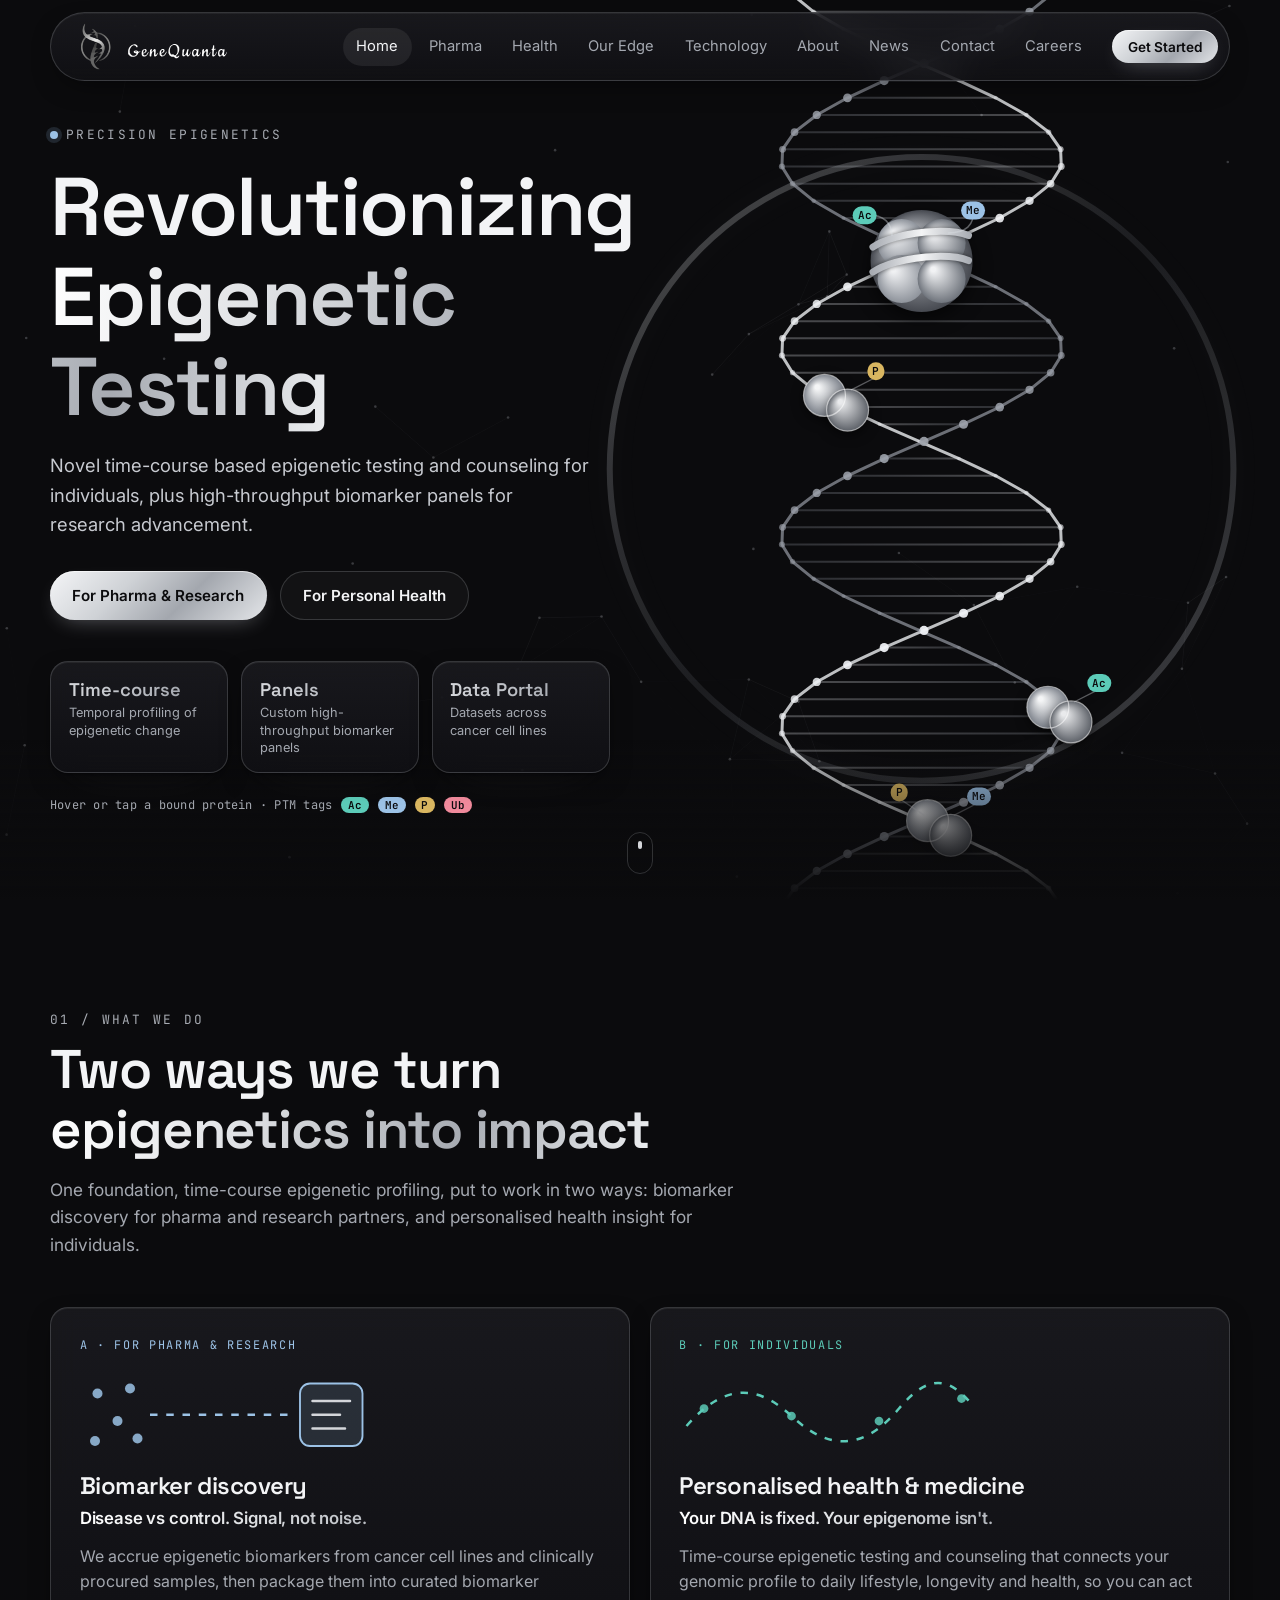
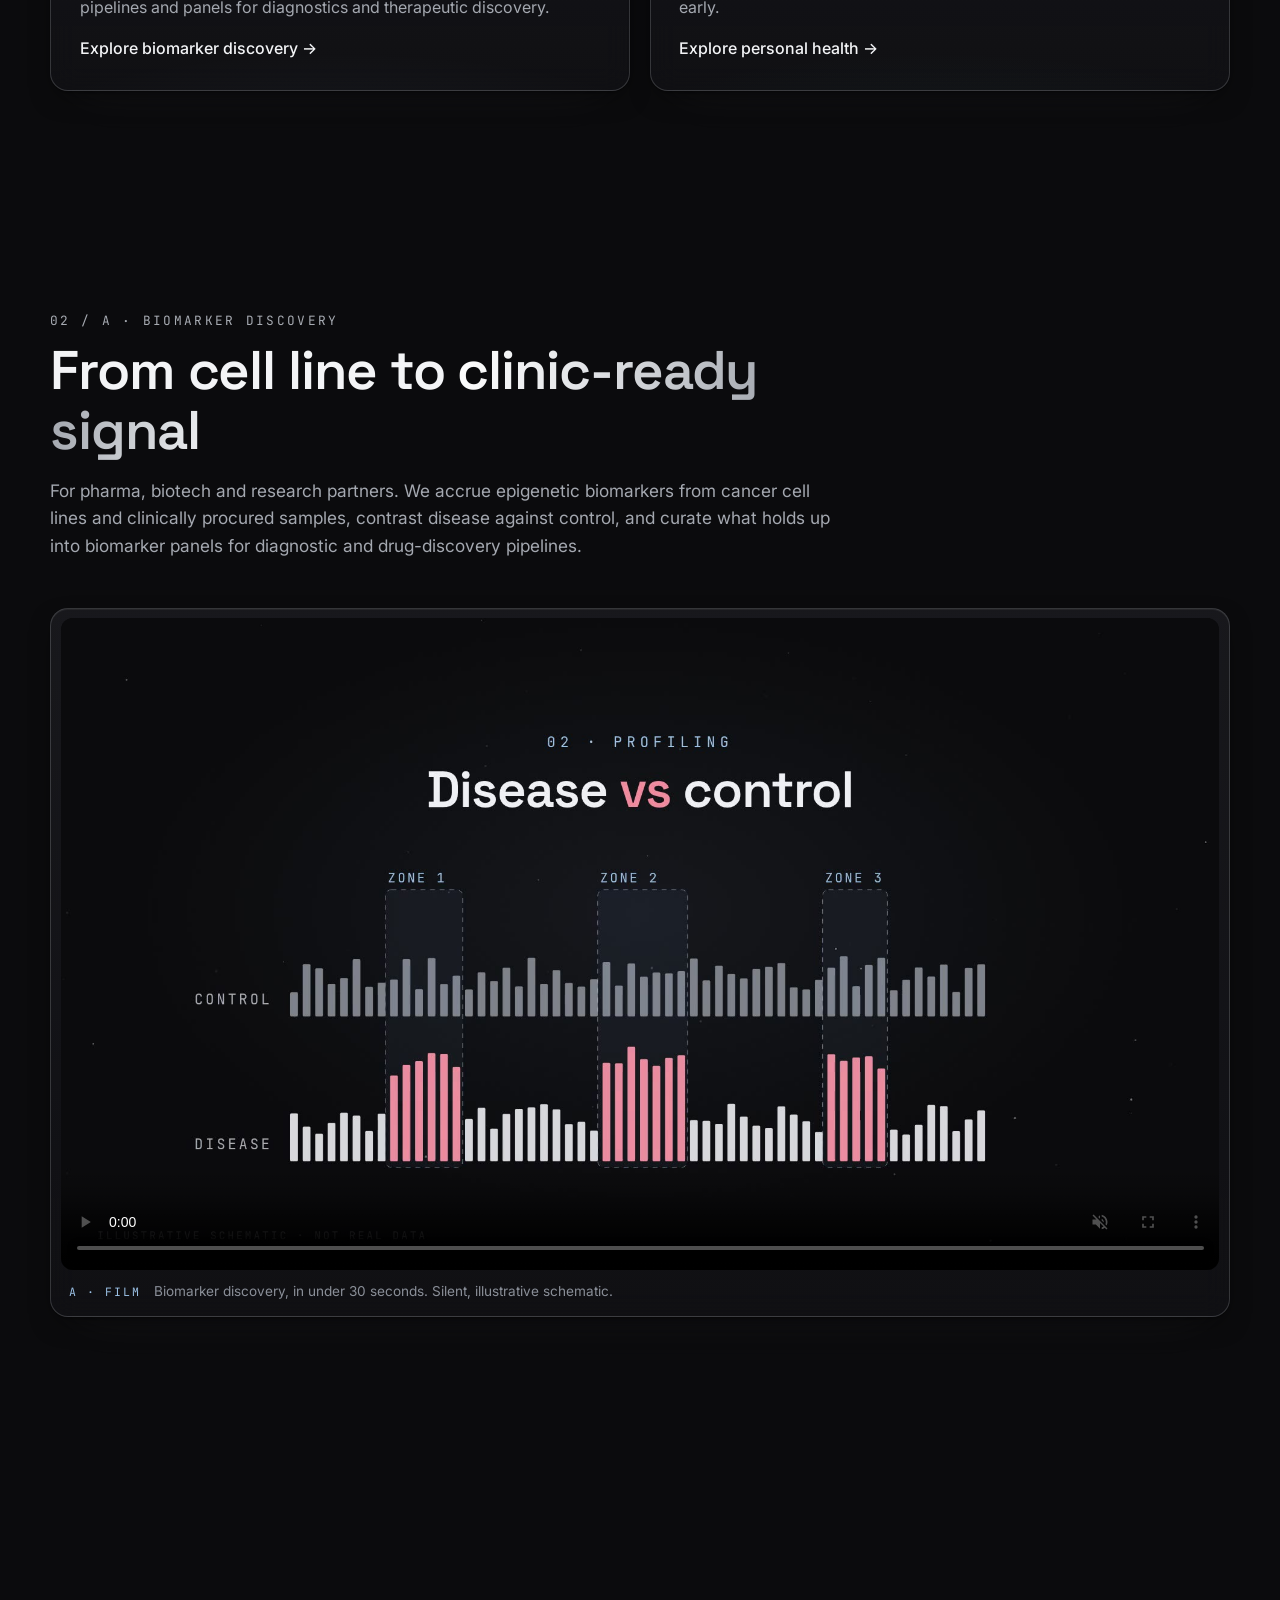
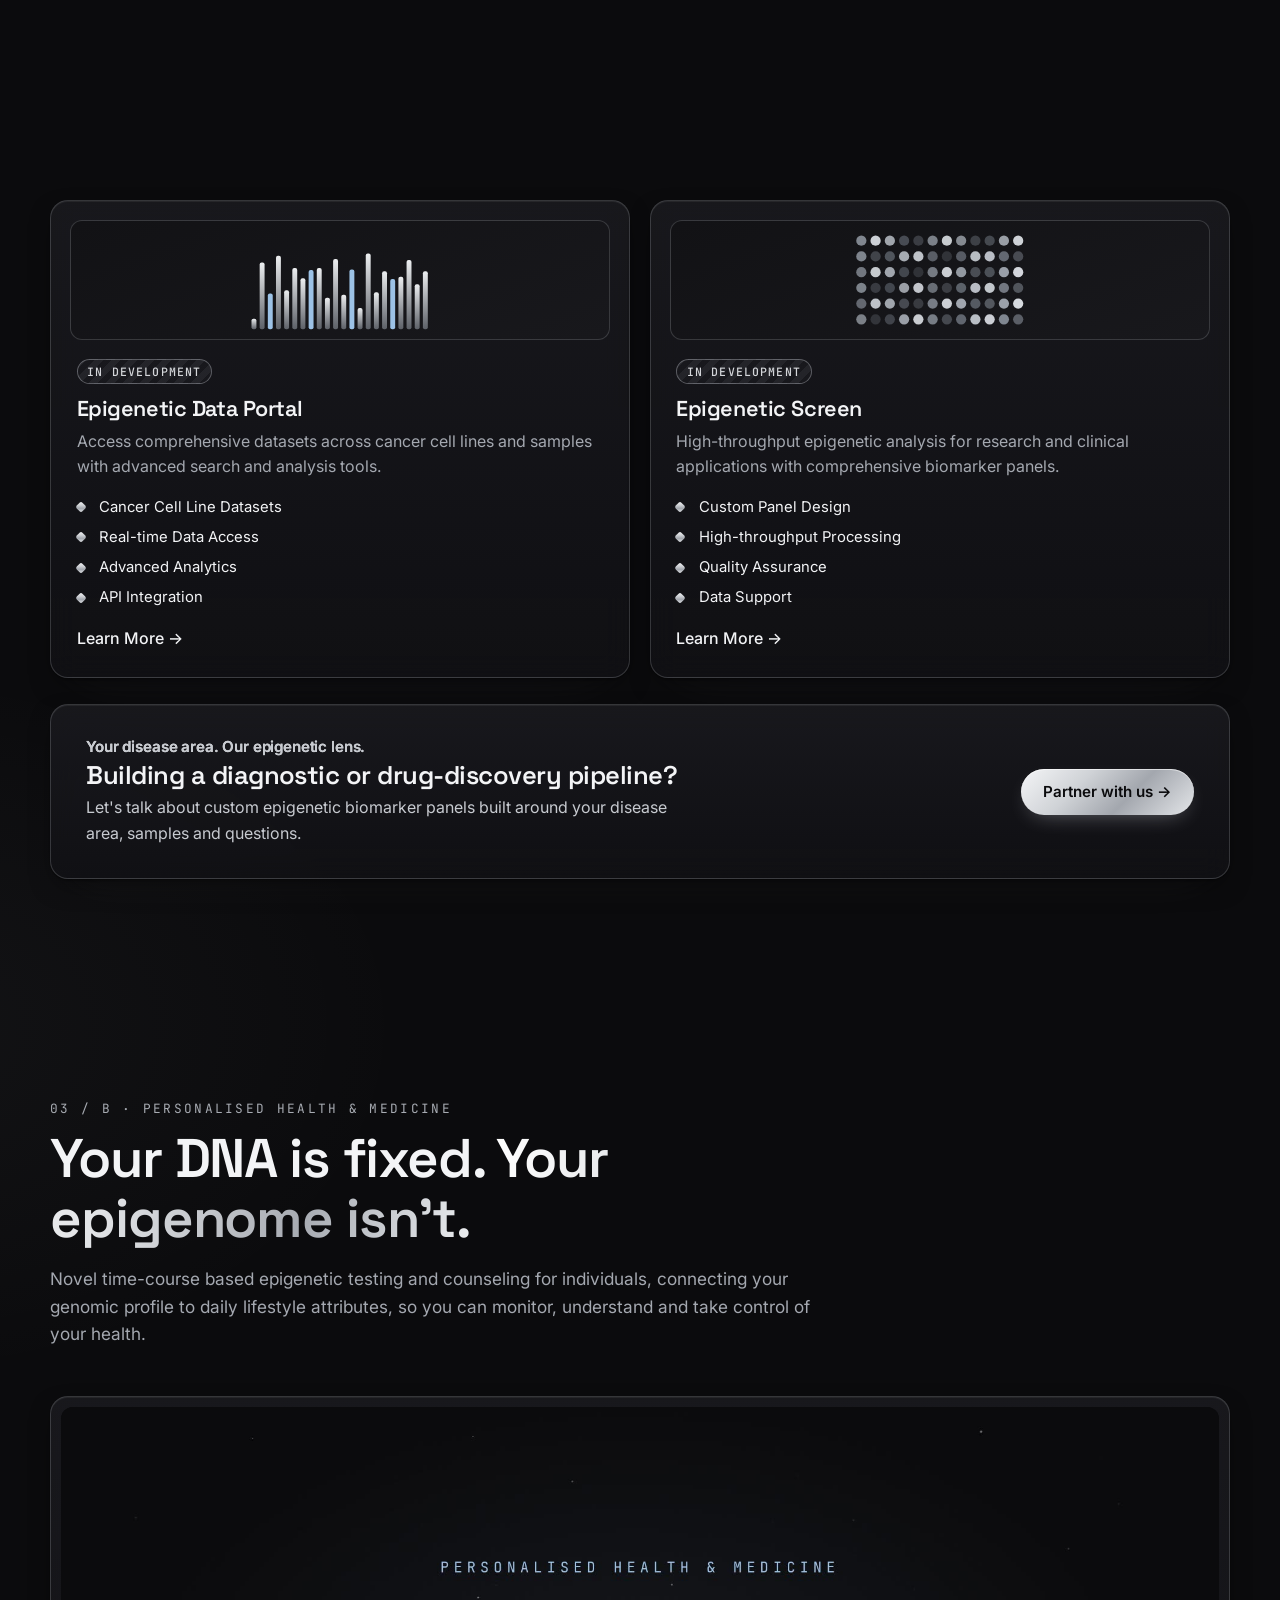
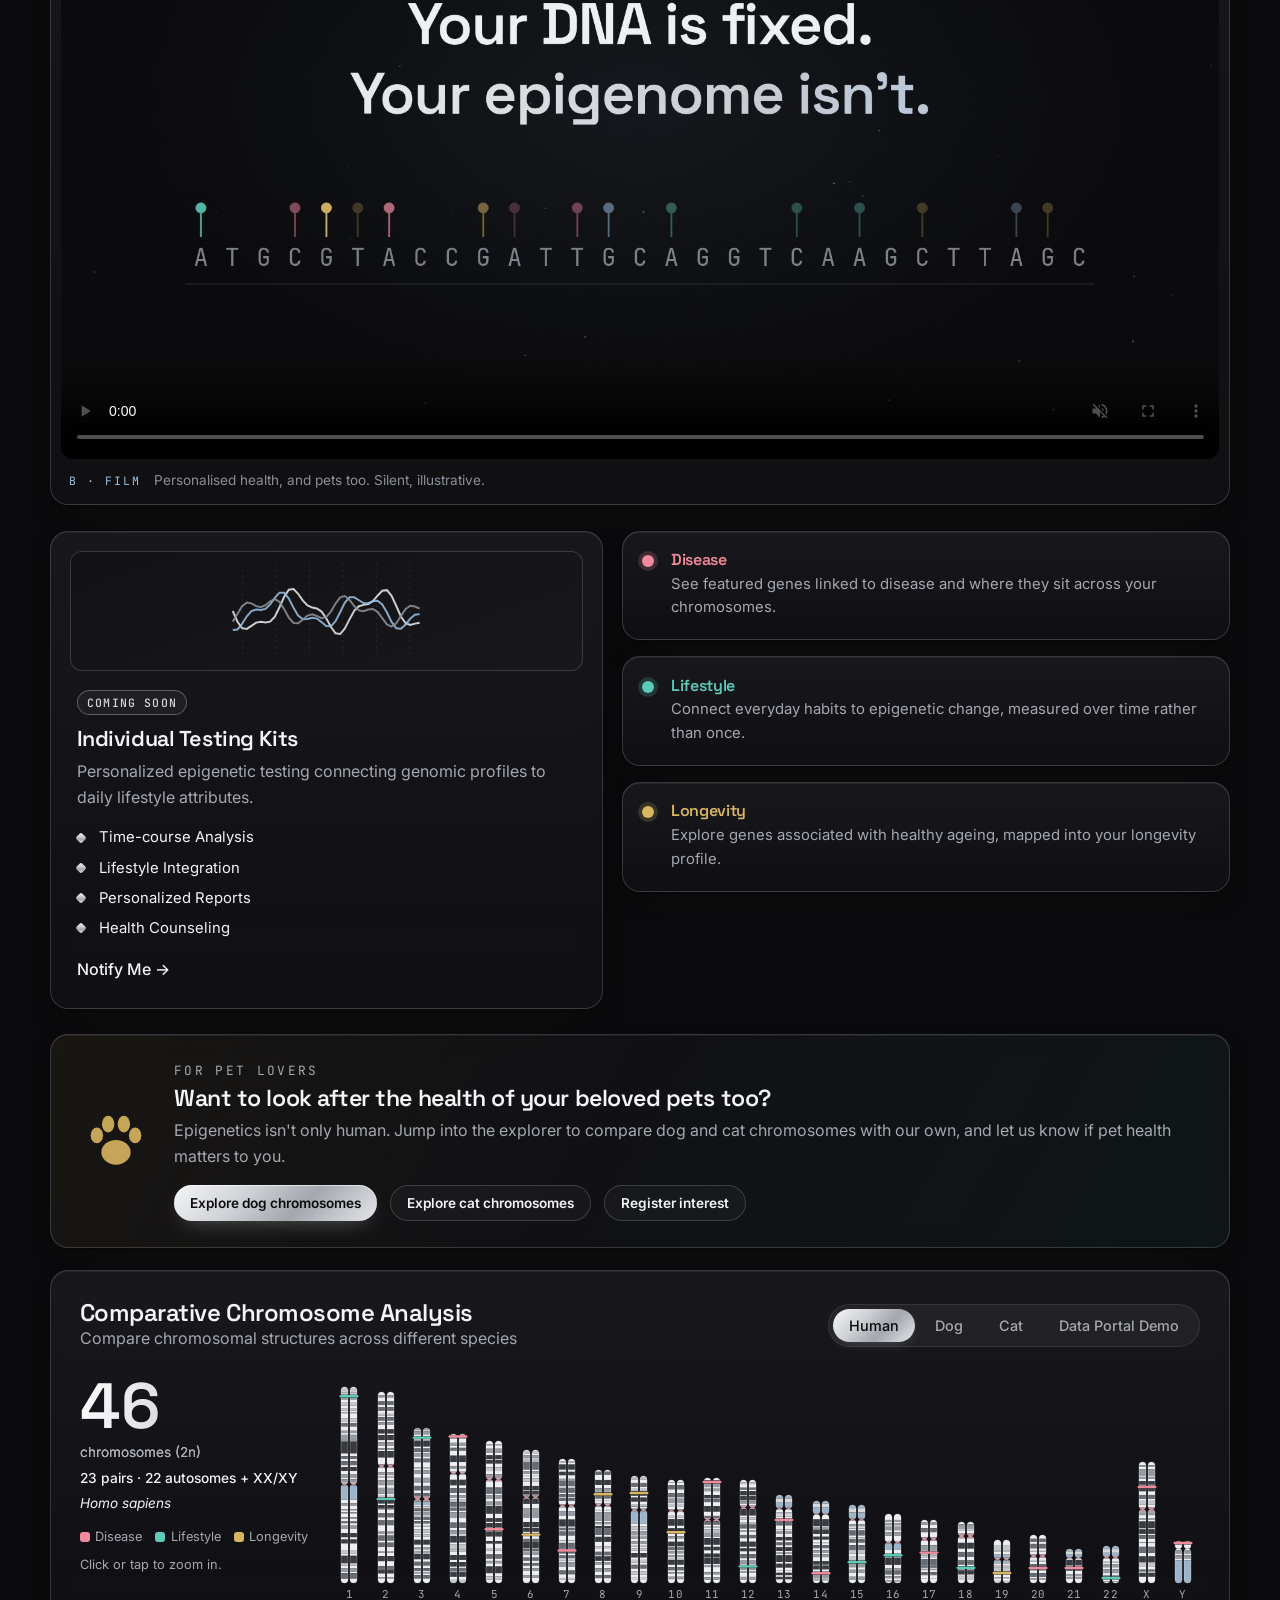
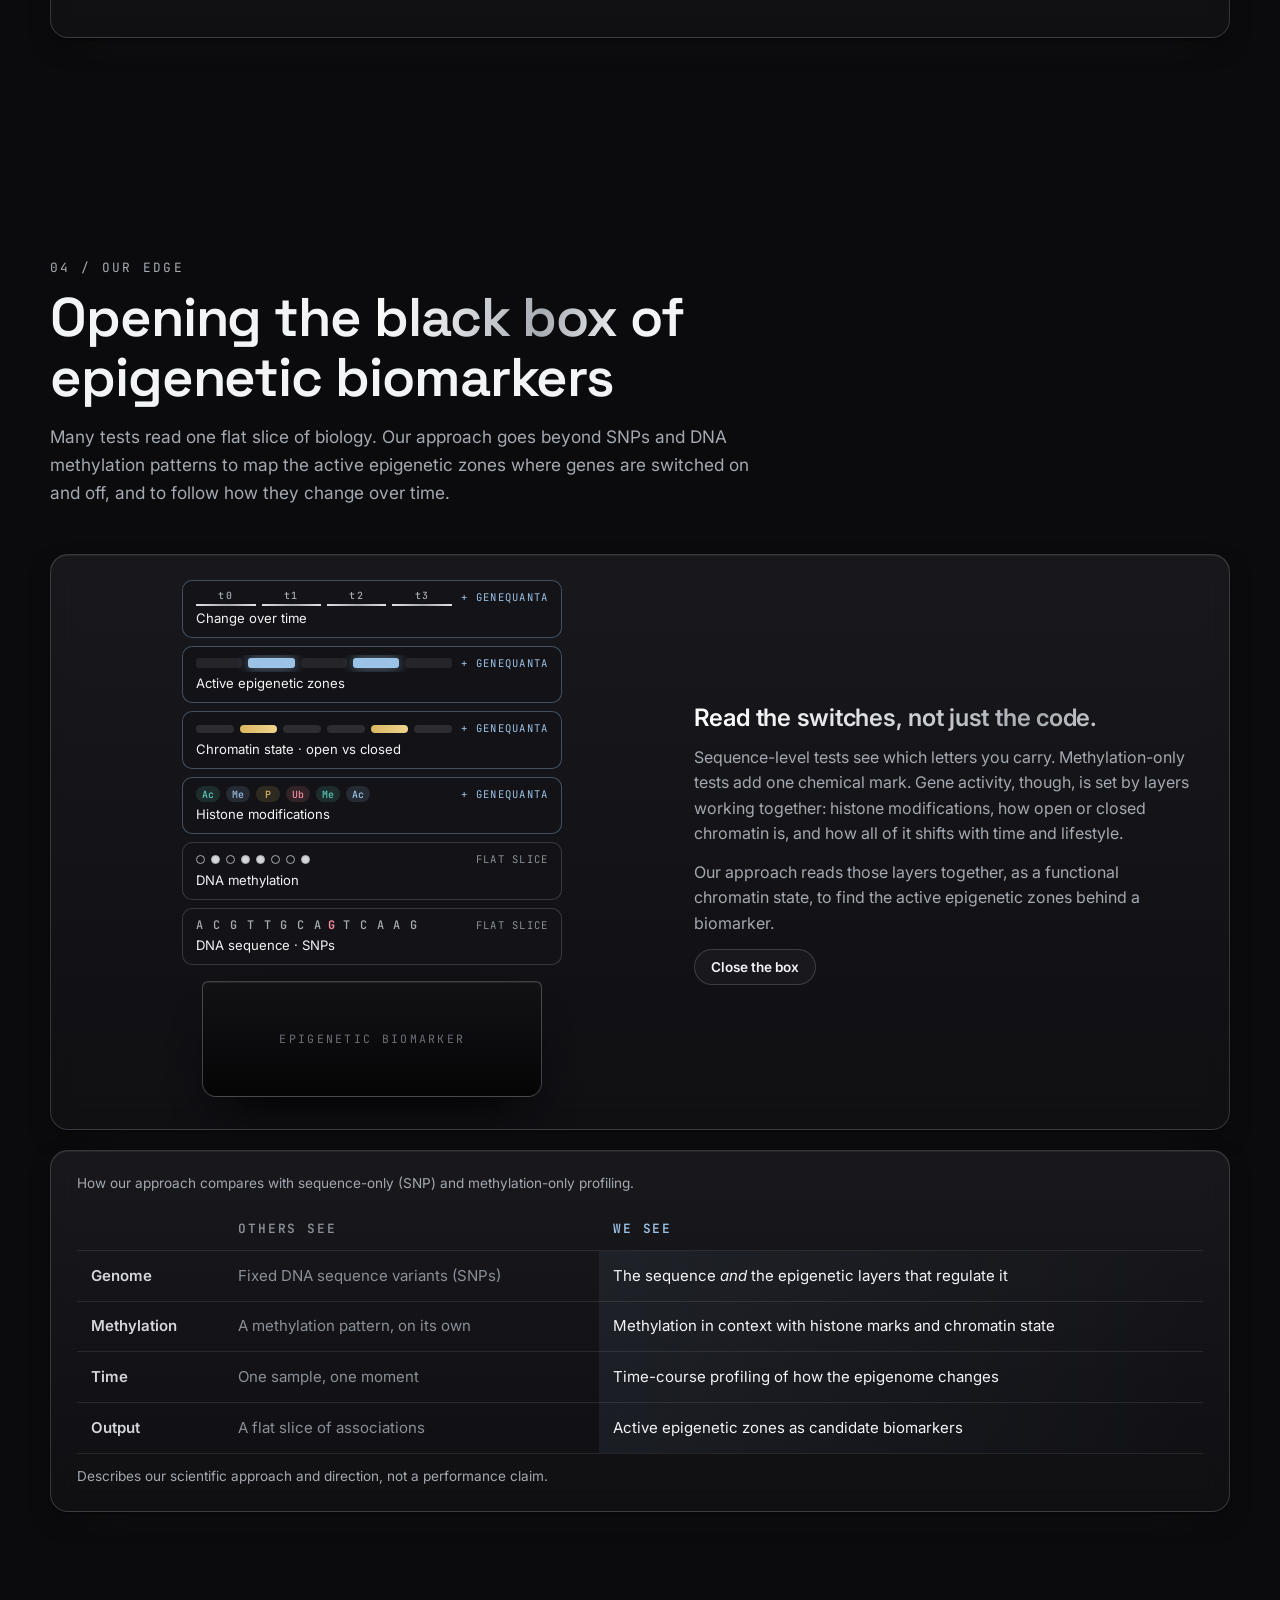
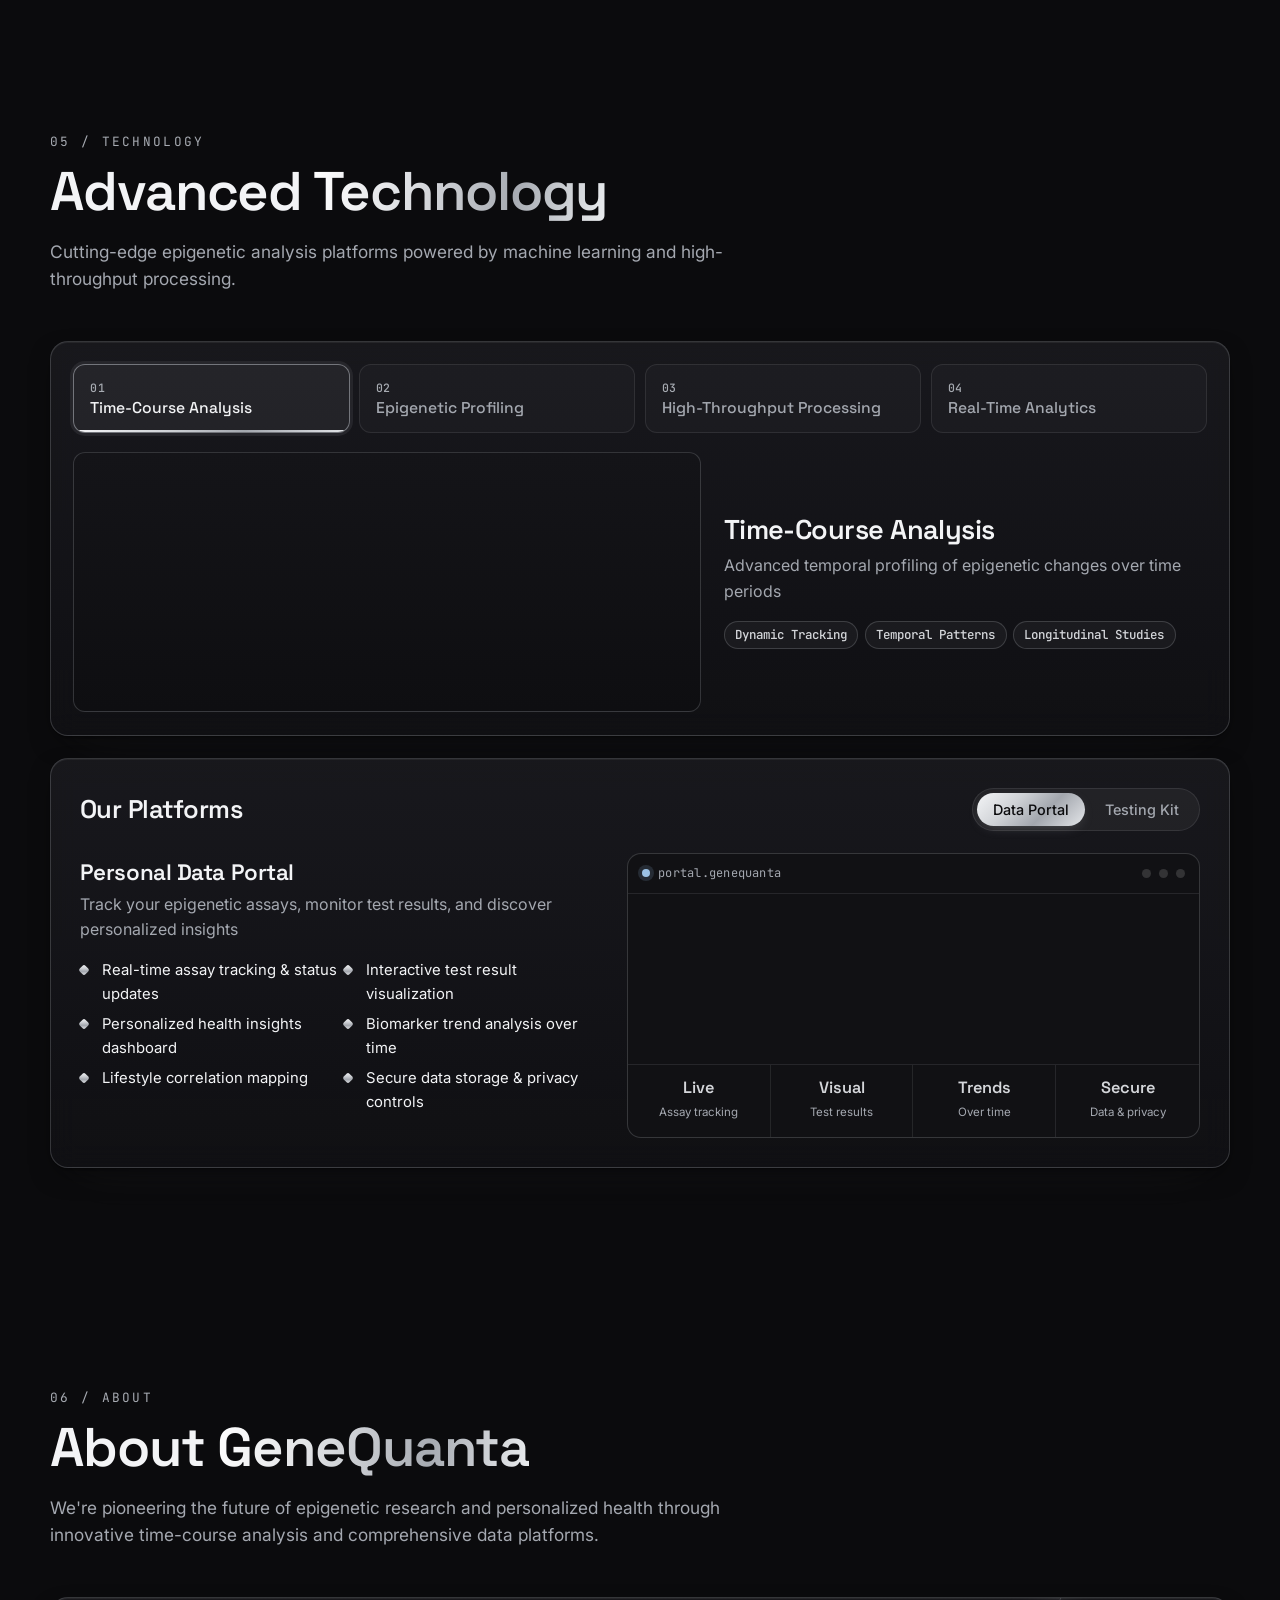
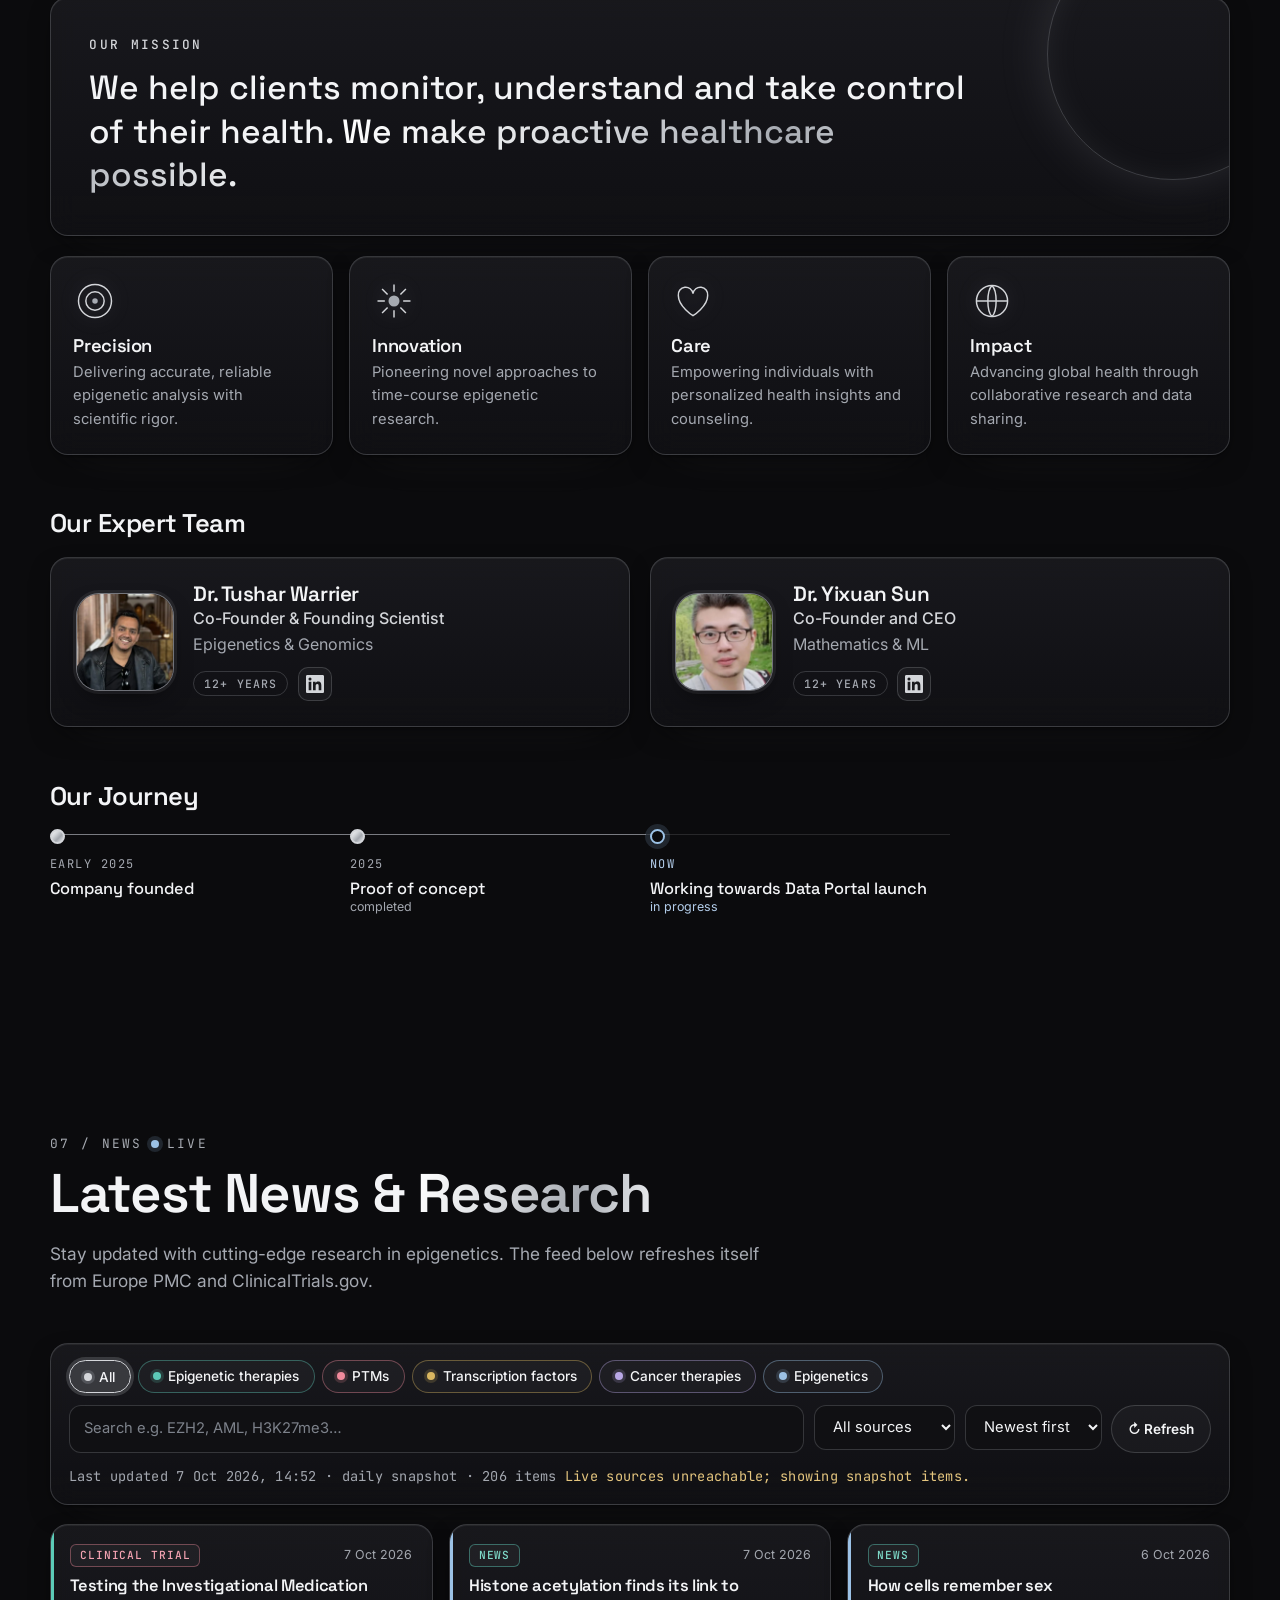
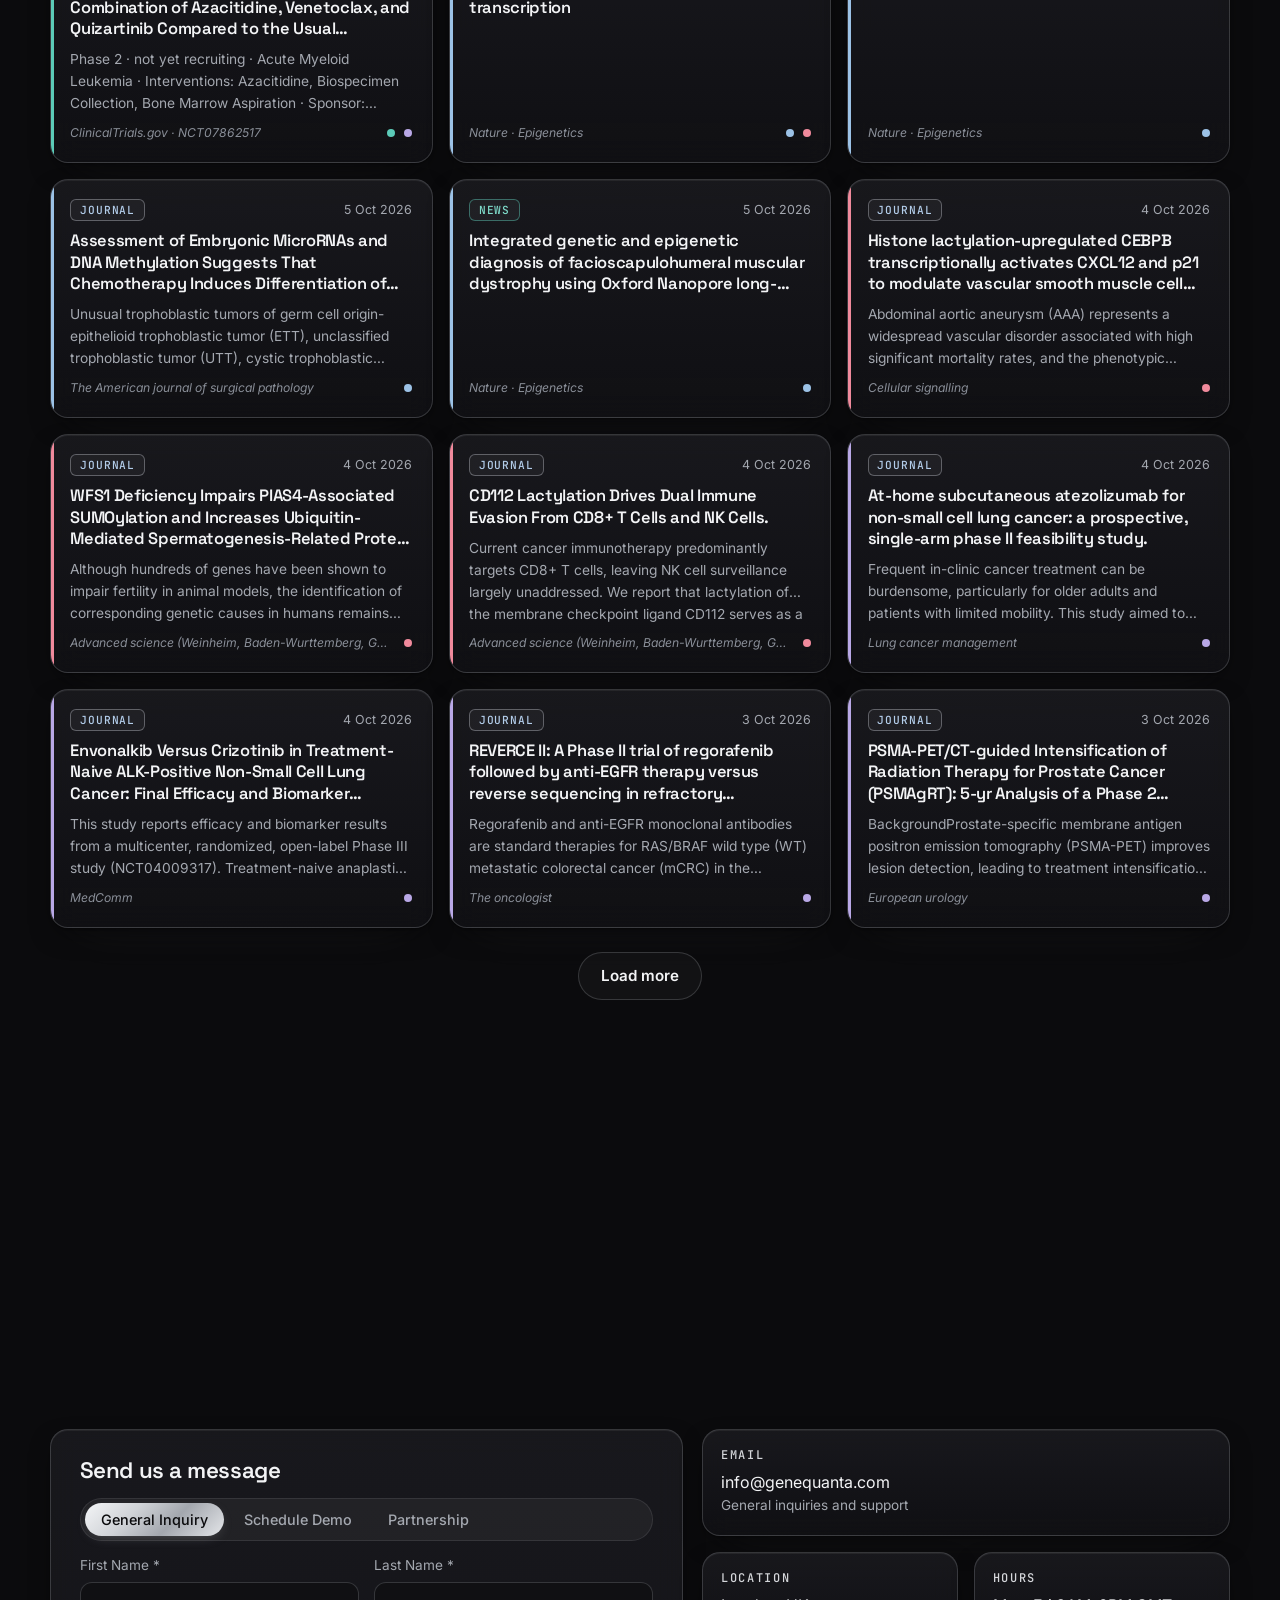
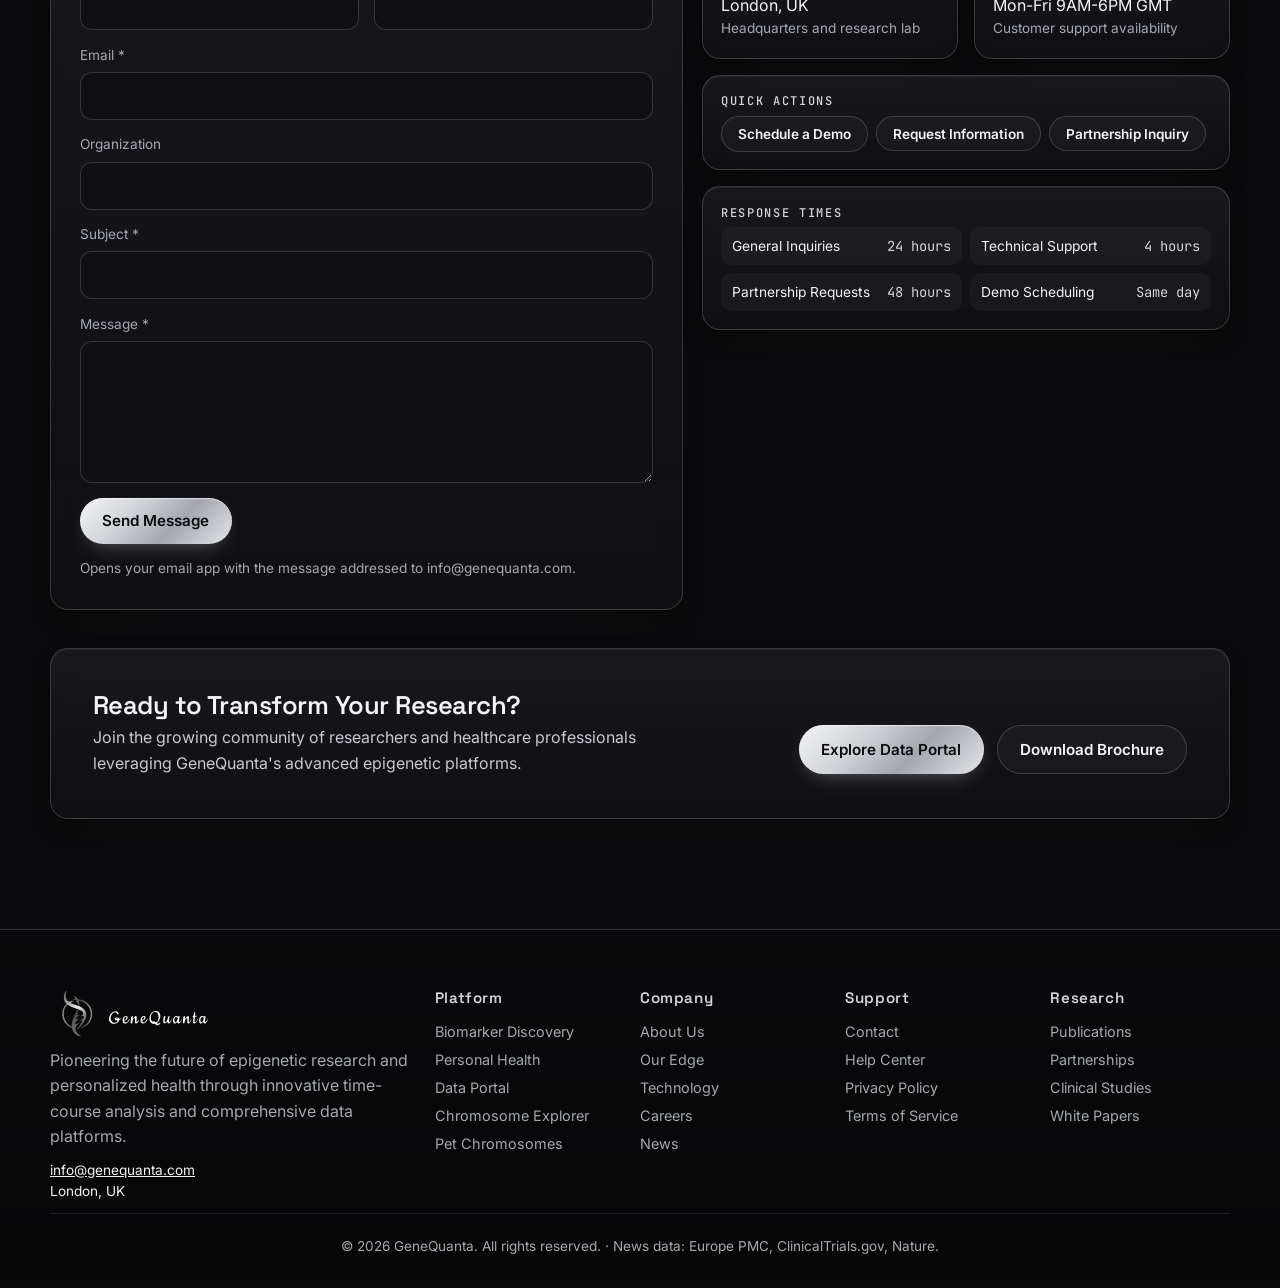
==== commit 6738904a: "Add files via upload" ====
--- a/index.html
+++ b/index.html
@@ -6,18 +6,18 @@
 <meta name="description" content="GeneQuanta turns epigenetics into impact two ways: epigenetic biomarker discovery and curated panels for pharma and research partners, and time-course epigenetic testing and counseling for personalised health.">
 <meta property="og:title" content="GeneQuanta · Revolutionizing Epigenetic Testing"><meta property="og:description" content="Epigenetic biomarker discovery for pharma, personalised time-course epigenetic health insight, and a live epigenetics news feed."><meta property="og:type" content="website"><meta property="og:image" content="https://genequanta.com/assets/img/og-image.png"><meta property="og:image:width" content="1200"><meta property="og:image:height" content="630"><meta property="og:image:alt" content="GeneQuanta logo: a silver DNA double helix through a ring"><meta name="twitter:card" content="summary_large_image"><meta property="og:url" content="https://genequanta.com/"><link rel="canonical" href="https://genequanta.com/">
 <meta name="theme-color" content="#0b0b0d">
-<link rel="icon" href="assets/favicon.svg?v=20261023" type="image/svg+xml"><link rel="icon" href="assets/favicon-32.png?v=20261023" sizes="32x32" type="image/png"><link rel="apple-touch-icon" href="assets/apple-touch-icon.png?v=20261023">
+<link rel="icon" href="assets/favicon.svg?v=20261023b" type="image/svg+xml"><link rel="icon" href="assets/favicon-32.png?v=20261023b" sizes="32x32" type="image/png"><link rel="apple-touch-icon" href="assets/apple-touch-icon.png?v=20261023b">
 <link rel="preconnect" href="https://fonts.googleapis.com"><link rel="preconnect" href="https://fonts.gstatic.com" crossorigin>
 <link href="https://fonts.googleapis.com/css2?family=Space+Grotesk:wght@400;500;600;700&family=Inter:wght@300;400;500;600&family=JetBrains+Mono:wght@400;500&display=swap" rel="stylesheet">
-<link rel="stylesheet" href="assets/css/style.css?v=20261023">
-<link rel="stylesheet" href="assets/css/karyotype.css?v=20261023">
+<link rel="stylesheet" href="assets/css/style.css?v=20261023b">
+<link rel="stylesheet" href="assets/css/karyotype.css?v=20261023b">
 </head>
 <body>
 <svg width="0" height="0" style="position:absolute;width:0;height:0;overflow:hidden" aria-hidden="true" focusable="false"><symbol id="gq-word" viewBox="18 147 158 40"><path d="M93.2 185.1C92.7 184.9 91.7 184.2 91.2 183.7C90.6 183.0 90.0 182.8 88.8 182.8C86.7 182.8 85.1 182.1 83.8 180.8C81.9 178.7 81.4 176.6 81.9 172.7C82.1 171.8 82.3 170.9 82.5 170.4C82.6 170.0 82.9 169.4 83.0 169.0C83.4 167.9 84.4 166.4 85.3 165.4C86.2 164.5 87.3 163.9 88.6 163.5C89.4 163.2 91.3 162.9 92.1 162.9C92.9 162.9 95.0 163.4 95.7 163.8C97.0 164.6 98.0 166.0 98.6 167.9C98.9 168.6 98.9 169.0 98.9 170.8C98.9 173.1 98.8 173.7 98.1 175.6C97.1 178.2 96.4 179.3 94.3 181.1C94.0 181.4 93.8 181.7 93.8 181.9C93.8 182.5 94.5 183.1 95.3 183.1C95.8 183.1 97.0 182.4 97.7 181.7C98.4 180.9 98.8 180.9 98.8 181.7C98.9 182.1 98.8 182.3 98.3 183.0C97.7 183.8 97.1 184.3 96.1 184.8C95.3 185.2 93.9 185.3 93.2 185.1ZM23.7 182.9C22.2 182.6 21.1 182.0 19.9 180.7C19.0 179.9 18.9 179.7 18.5 178.7C18.1 177.7 18.1 177.7 18.2 175.3C18.2 173.2 18.3 172.8 18.6 171.6C19.6 167.2 22.9 164.0 26.9 163.4C29.5 163.1 31.7 163.9 32.8 165.7C33.3 166.6 33.3 167.3 32.8 167.8C32.1 168.4 31.4 168.1 30.8 167.0C30.1 165.6 28.9 164.8 27.5 164.7C26.8 164.6 26.7 164.6 25.8 165.0C23.9 166.0 22.0 168.3 21.2 170.8C20.7 172.2 20.7 172.2 20.7 174.1C20.7 176.0 20.7 176.1 21.1 177.1C22.0 179.3 24.0 181.1 25.9 181.3C26.7 181.4 28.3 181.2 29.0 180.9C29.4 180.8 30.6 179.5 31.2 178.8C31.5 178.3 31.4 177.8 31.1 177.6C30.9 177.5 30.4 177.4 29.8 177.3C28.6 177.2 28.1 177.0 27.5 176.5C26.7 175.7 26.7 174.8 27.5 174.0C28.1 173.3 29.0 173.0 30.4 173.0C32.1 172.9 32.9 173.2 33.8 174.2C34.4 174.9 34.5 174.9 35.0 174.9C35.4 174.9 35.8 174.8 36.3 174.5C37.1 174.0 37.5 173.9 37.6 174.3C37.7 174.7 37.2 175.1 36.0 175.7C34.5 176.5 34.1 176.9 33.7 178.0C33.5 178.4 33.1 179.2 32.8 179.6C31.8 181.0 30.8 181.7 28.6 182.4C27.4 182.9 27.2 182.9 25.8 182.9C24.9 183.0 24.0 182.9 23.7 182.9ZM42.4 182.4C41.3 182.1 41.1 182.0 40.6 181.3C40.0 180.6 39.8 180.2 39.6 178.9C39.4 177.3 39.7 174.8 40.3 173.5C41.2 171.7 43.6 170.4 45.3 170.7C46.1 170.9 46.8 171.4 47.2 172.1C47.8 173.1 47.4 174.6 46.1 175.9C45.3 176.7 44.5 177.2 43.4 177.5C42.4 177.8 42.1 178.1 42.1 178.7C42.1 179.3 42.8 180.4 43.3 180.7C43.9 181.0 44.9 181.0 45.7 180.7C46.9 180.1 47.9 178.9 49.4 176.2C49.9 175.3 50.1 174.9 50.3 174.9C51.2 174.9 49.7 178.3 47.8 180.5C46.5 182.1 44.3 182.9 42.4 182.4ZM60.1 182.4C59.1 181.9 58.9 181.0 59.1 177.6C59.3 175.1 59.2 174.8 58.7 174.4C58.5 174.3 58.3 174.3 57.8 174.6C56.8 175.1 56.4 175.5 56.2 176.0C56.2 176.2 55.8 177.0 55.5 177.7C55.0 178.9 55.0 179.2 54.9 180.5C54.8 181.2 54.7 182.0 54.6 182.1C54.4 182.6 53.5 182.6 52.7 182.2C52.1 182.0 52.0 181.4 52.2 179.6C52.6 176.2 52.6 175.4 52.6 174.1C52.6 172.2 52.8 171.9 54.2 170.9C54.7 170.4 55.2 170.4 55.5 170.8C55.8 171.1 55.8 171.5 55.5 173.2C55.4 173.9 55.4 174.6 55.4 174.8C55.5 175.1 55.6 175.1 56.0 175.1C56.4 175.1 56.5 175.0 56.9 174.2C57.7 172.5 59.1 171.0 59.9 170.8C60.8 170.6 61.5 171.2 61.7 172.1C61.9 172.5 61.7 175.1 61.4 178.8C61.4 179.6 61.4 179.7 61.6 180.0C61.8 180.1 62.0 180.2 62.1 180.2C62.6 180.2 63.3 179.3 64.1 177.9C64.8 176.7 65.3 176.2 65.5 176.5C65.6 176.7 65.5 177.1 64.6 178.9C63.7 180.8 62.8 181.9 61.8 182.3C61.1 182.7 60.7 182.7 60.1 182.4ZM70.5 182.4C70.0 182.2 69.7 182.0 69.1 181.5C68.7 181.1 68.3 180.6 68.2 180.4C67.5 179.1 67.7 175.2 68.5 173.7C69.2 172.5 69.9 171.8 71.1 171.2C72.0 170.8 72.2 170.7 73.0 170.7C74.4 170.7 75.5 171.5 75.7 172.7C76.0 174.7 74.3 176.7 71.8 177.5C70.7 177.8 70.4 178.1 70.4 178.7C70.4 179.6 71.4 180.6 72.6 181.0C73.1 181.1 73.2 181.1 73.8 180.8C75.1 180.2 76.7 178.3 77.9 175.9C78.2 175.3 78.5 174.8 78.6 174.8C78.7 174.8 78.8 174.8 78.9 175.0C79.0 175.3 78.9 175.9 78.2 177.3C77.2 179.5 75.7 181.3 74.3 181.9C73.7 182.2 72.0 182.6 71.5 182.6C71.3 182.6 70.9 182.5 70.5 182.4ZM121.5 182.4C120.6 182.2 120.2 181.9 119.7 180.9C118.9 179.3 118.8 178.0 119.2 175.7C119.5 174.2 119.9 173.4 120.8 172.4C121.6 171.6 122.4 171.1 123.4 170.8C124.3 170.6 124.7 170.7 125.7 171.2C126.7 171.7 127.1 171.7 127.8 171.2C128.5 170.7 128.9 170.8 129.2 171.3C129.4 171.8 129.4 172.5 129.1 174.1C128.6 176.2 128.4 179.2 128.7 179.8C128.8 180.2 128.9 180.2 129.3 180.2C129.6 180.2 129.8 180.2 130.0 180.0C130.4 179.5 131.7 177.4 132.2 176.4C132.8 175.4 133.0 175.2 133.0 175.8C133.0 176.4 132.1 178.6 131.6 179.4C130.3 181.6 129.2 182.5 128.2 182.5C127.4 182.5 126.9 182.2 126.5 181.3C125.9 180.2 125.7 180.2 124.5 181.4C123.6 182.3 123.5 182.4 122.4 182.6C122.2 182.6 121.8 182.5 121.5 182.4ZM152.1 182.4C151.8 182.3 151.4 182.0 151.2 181.7L150.8 181.3L150.9 178.3C151.0 176.7 151.0 174.8 151.1 174.1L151.2 172.9L150.4 172.2C150.0 171.7 149.6 171.3 149.6 171.2C149.6 170.9 149.9 170.6 150.5 170.5C150.8 170.4 151.1 170.3 151.2 170.1C151.5 169.9 151.5 169.7 152.0 167.1C152.3 165.3 152.5 164.8 153.0 164.6C153.4 164.4 153.4 164.4 153.7 164.6C154.1 164.9 154.2 165.5 154.0 168.1C154.0 169.0 154.0 169.9 154.0 170.1C154.0 170.3 154.2 170.5 154.4 170.7L154.8 170.9L155.6 170.6C156.5 170.3 156.8 170.3 157.0 170.7C157.1 171.0 156.7 171.3 155.8 171.6C154.9 171.9 154.1 172.4 153.9 172.8C153.4 173.4 153.0 179.6 153.4 180.2C154.2 181.2 155.7 179.5 157.6 175.4C157.7 175.1 157.9 174.9 158.0 174.9C158.3 174.9 158.2 175.7 157.8 176.8C156.6 179.5 156.1 180.2 155.3 181.1C154.1 182.5 153.2 182.9 152.1 182.4ZM162.7 182.5C161.7 182.3 160.7 181.3 160.4 180.4C160.2 179.6 160.0 177.7 160.1 177.1C160.5 173.8 161.4 172.2 163.6 171.2C164.9 170.5 165.6 170.5 166.8 171.2C167.2 171.4 167.7 171.6 167.8 171.6C168.0 171.6 168.4 171.5 168.8 171.2C169.7 170.8 169.9 170.8 170.2 171.2C170.4 171.5 170.4 171.7 170.3 172.7C170.3 173.3 170.1 174.2 170.0 174.8C169.8 175.4 169.7 176.3 169.7 177.6C169.6 179.4 169.6 179.7 169.8 179.9C170.1 180.4 170.8 180.3 171.2 179.8C171.7 179.2 173.2 176.6 173.4 176.1C173.8 175.2 173.9 175.0 174.1 175.0C174.5 175.0 174.4 175.5 173.6 177.5C172.9 179.3 172.1 180.4 171.2 181.4C170.5 182.1 170.2 182.4 169.8 182.5C168.5 182.8 167.5 182.3 167.3 181.3C167.0 180.4 166.5 180.4 165.4 181.4C164.3 182.4 163.5 182.7 162.7 182.5ZM104.9 182.3C104.3 181.9 104.1 181.7 103.8 180.9C103.5 179.9 103.5 179.3 103.7 177.6C103.8 176.7 103.9 175.4 103.9 174.7C103.9 172.8 104.0 172.2 104.7 171.5C105.8 170.5 106.4 170.3 106.8 170.7C107.1 171.1 107.0 172.4 106.6 173.9C106.1 175.5 106.0 176.3 106.0 178.3C106.0 180.1 106.1 180.4 106.6 180.6C107.3 180.9 108.2 180.0 109.5 177.8C110.3 176.3 110.6 175.3 110.9 173.4C111.0 172.2 111.4 171.4 112.1 170.9C113.0 170.3 113.5 170.7 113.5 171.8C113.5 172.4 113.2 174.0 112.8 175.1C112.6 176.0 112.7 180.0 113.0 180.3C113.4 180.8 113.8 180.5 114.9 178.8C115.5 178.0 116.1 177.0 116.2 176.6C116.4 176.2 116.7 175.6 116.9 175.3C117.2 174.8 117.6 174.6 117.5 175.1C117.5 175.7 115.6 179.7 115.1 180.5C114.7 181.0 113.4 182.1 112.9 182.4C112.3 182.7 111.1 182.4 110.8 181.8C110.7 181.7 110.6 181.3 110.5 180.9C110.3 180.2 109.9 179.8 109.5 179.9C109.4 180.0 109.0 180.3 108.7 180.7C107.9 181.7 107.5 182.1 106.9 182.3C106.2 182.6 105.4 182.5 104.9 182.3ZM135.5 182.3C134.6 181.8 134.5 181.3 134.8 179.5C134.8 179.1 134.9 177.3 135.0 175.6C135.1 172.2 135.1 172.1 136.0 171.3C136.8 170.7 137.3 170.4 137.7 170.6C138.1 170.8 138.2 171.3 137.9 172.7C137.7 174.4 137.7 174.7 138.1 174.7C138.6 174.8 138.9 174.5 139.9 173.1C140.8 171.9 141.7 171.0 142.3 170.8C143.0 170.6 144.0 171.3 144.2 172.1C144.3 172.6 144.0 177.6 143.7 178.9C143.6 179.9 143.8 180.3 144.4 180.4C145.0 180.4 145.5 179.8 146.7 177.6C147.5 176.1 147.7 175.7 147.9 175.7C148.2 175.7 148.2 175.8 148.2 176.3C148.2 176.7 148.0 177.1 147.1 178.7C145.9 180.9 145.3 181.7 144.5 182.2C143.5 182.7 142.2 182.5 141.8 181.8C141.4 180.9 141.2 178.0 141.6 176.5C141.7 176.1 141.7 175.5 141.7 175.3C141.6 174.8 141.2 174.2 140.9 174.2C140.5 174.2 139.5 175.2 138.8 176.2C137.8 177.6 137.5 178.5 137.4 180.3C137.2 182.0 137.0 182.4 136.4 182.5C136.2 182.5 135.8 182.4 135.5 182.3ZM165.0 180.8C165.0 180.7 165.2 180.5 165.3 180.2C165.4 179.9 165.9 178.8 166.4 177.8C167.7 175.2 167.9 174.0 167.2 173.1C166.4 172.2 165.2 172.0 164.2 172.6C163.5 173.1 163.3 173.4 162.7 174.5C162.3 175.3 162.3 175.3 162.3 176.9C162.3 178.5 162.3 178.6 162.7 179.3C162.9 179.7 163.1 180.2 163.2 180.3C163.6 180.8 164.6 181.0 165.0 180.8ZM124.1 180.2C124.4 179.8 124.6 179.5 125.6 177.5C126.6 175.4 126.7 174.2 126.2 173.3C125.7 172.4 124.3 172.0 123.4 172.4C122.4 172.9 121.5 174.5 121.2 176.0C120.9 177.6 121.6 180.1 122.5 180.6C123.0 180.9 123.6 180.7 124.1 180.2ZM93.4 180.0C94.5 179.2 95.0 178.4 96.0 175.8C96.2 175.1 96.3 171.5 96.1 170.3C96.0 169.1 95.1 167.1 94.3 166.1C94.0 165.7 93.5 165.2 93.0 164.9L92.2 164.4L90.8 164.4C89.4 164.4 89.3 164.5 88.4 164.9C86.5 165.8 85.4 167.3 84.5 170.0C84.1 171.5 84.1 171.6 84.1 173.4C84.1 175.3 84.1 175.3 84.5 176.5C85.0 177.7 85.9 179.2 86.3 179.3C86.6 179.4 87.2 179.4 88.0 179.2C88.4 179.1 88.9 179.0 89.1 179.1C89.6 179.2 90.4 179.6 90.8 180.0C91.7 180.7 92.4 180.8 93.4 180.0ZM43.3 176.4C43.9 176.2 44.8 175.4 45.1 174.6C45.6 173.4 45.4 172.4 44.7 172.1C43.8 171.8 43.0 172.5 42.3 174.0C41.8 175.3 41.8 175.9 42.1 176.2C42.4 176.5 42.6 176.6 43.3 176.4ZM72.0 176.2C72.7 175.8 73.4 175.0 73.6 174.0C73.9 173.0 73.5 172.1 72.6 172.1C71.7 172.1 71.1 172.7 70.5 174.3C70.0 175.6 70.0 176.0 70.6 176.4C70.9 176.6 71.3 176.5 72.0 176.2ZM31.2 175.6C31.9 175.1 31.1 173.9 30.2 174.2C29.8 174.3 29.5 174.8 29.6 175.1C29.7 175.7 30.7 175.9 31.2 175.6Z" fill="currentColor" fill-rule="evenodd"/></symbol></svg>
 <a class="skip" href="#main">Skip to content</a>
 <canvas id="bg-net" aria-hidden="true"></canvas>
 <header class="nav glass" id="top">
-  <a href="#home" class="brand" aria-label="GeneQuanta home"><img class="brand-mark" src="assets/img/logo/gq-mark.svg?v=20261023" alt="" width="46" height="40"><svg class="brand-word" viewBox="0 0 158 40" width="83" height="21" aria-hidden="true" focusable="false"><use href="#gq-word"/></svg></a>
+  <a href="#home" class="brand" aria-label="GeneQuanta home"><img class="brand-mark" src="assets/img/logo/gq-mark.svg?v=20261023b" alt="" width="46" height="40"><svg class="brand-word" viewBox="0 0 158 40" width="83" height="21" aria-hidden="true" focusable="false"><use href="#gq-word"/></svg></a>
   <nav aria-label="Primary"><button class="burger" aria-expanded="false" aria-controls="navlinks" aria-label="Menu"><span></span><span></span></button>
     <ul id="navlinks"><li><a href="#home">Home</a></li><li><a href="#pharma">Pharma</a></li><li><a href="#health">Health</a></li><li><a href="#edge">Our Edge</a></li><li><a href="#technology">Technology</a></li><li><a href="#about">About</a></li><li><a href="#news">News</a></li><li><a href="#contact">Contact</a></li><li><a href="careers.html">Careers</a></li></ul></nav>
   <a href="#contact" class="btn btn-sm">Get Started</a>
@@ -67,6 +67,12 @@
 <!-- A · PHARMA -->
 <section id="pharma" class="section stratum">
   <div class="head reveal"><p class="eyebrow mono">02 / A · Biomarker discovery</p><h2>From cell line to <span class="grad">clinic-ready signal</span></h2><p>For pharma, biotech and research partners. We accrue epigenetic biomarkers from cancer cell lines and clinically procured samples, contrast disease against control, and curate what holds up into biomarker panels for diagnostic and drug-discovery pipelines.</p></div>
+  <figure class="vcard glass reveal">
+    <video class="gq-video" muted playsinline controls preload="metadata" poster="assets/video/genequanta-pharma-poster.jpg?v=20261023b" width="1920" height="1080" aria-label="Video: GeneQuanta biomarker discovery overview, from samples to biomarker panels for pharma pipelines">
+      <source src="assets/video/genequanta-pharma.mp4?v=20261023b" type="video/mp4">
+    </video>
+    <figcaption><span class="mono">A · Film</span>Biomarker discovery, in under 30 seconds. Silent, illustrative schematic.</figcaption>
+  </figure>
   <div class="flow glass reveal" id="bflow">
     <ol class="flow-steps">
       <li style="--i:0"><span class="fs-n mono">01</span><b>Samples</b><small>Cancer cell lines &amp; clinically procured samples</small></li>
@@ -91,6 +97,12 @@
 <!-- B · PERSONAL HEALTH -->
 <section id="health" class="section stratum">
   <div class="head reveal"><p class="eyebrow mono">03 / B · Personalised health &amp; medicine</p><h2>Your DNA is fixed. <span class="grad">Your epigenome isn't.</span></h2><p>Novel time-course based epigenetic testing and counseling for individuals, connecting your genomic profile to daily lifestyle attributes, so you can monitor, understand and take control of your health.</p></div>
+  <figure class="vcard glass reveal">
+    <video class="gq-video" muted playsinline controls preload="metadata" poster="assets/video/genequanta-health-poster.jpg?v=20261023b" width="1920" height="1080" aria-label="Video: GeneQuanta personalised health overview, covering disease, lifestyle and longevity profiles and pets">
+      <source src="assets/video/genequanta-health.mp4?v=20261023b" type="video/mp4">
+    </video>
+    <figcaption><span class="mono">B · Film</span>Personalised health, and pets too. Silent, illustrative.</figcaption>
+  </figure>
   <div class="h-grid">
     <article class="svc glass reveal tilt"><div class="svc-art"><svg viewBox="0 0 200 120" aria-hidden="true"><g class="wave"></g></svg></div><span class="pill soon">Coming Soon</span><h3>Individual Testing Kits</h3><p>Personalized epigenetic testing connecting genomic profiles to daily lifestyle attributes.</p><ul class="ticks"><li>Time-course Analysis</li><li>Lifestyle Integration</li><li>Personalized Reports</li><li>Health Counseling</li></ul><a href="mailto:info@genequanta.com?subject=Notify%20me%3A%20Individual%20Testing%20Kits" class="link">Notify Me →</a></article>
     <div class="lenses">
@@ -283,7 +295,7 @@
 </main>
 <footer class="foot">
   <div class="foot-grid">
-    <div><a href="#home" class="brand" aria-label="GeneQuanta home"><img class="brand-mark" src="assets/img/logo/gq-mark.svg?v=20261023" alt="" width="55" height="48"><svg class="brand-word" viewBox="0 0 158 40" width="100" height="25" aria-hidden="true" focusable="false"><use href="#gq-word"/></svg></a><p class="muted">Pioneering the future of epigenetic research and personalized health through innovative time-course analysis and comprehensive data platforms.</p><p class="small"><a href="mailto:info@genequanta.com">info@genequanta.com</a><br>London, UK</p></div>
+    <div><a href="#home" class="brand" aria-label="GeneQuanta home"><img class="brand-mark" src="assets/img/logo/gq-mark.svg?v=20261023b" alt="" width="55" height="48"><svg class="brand-word" viewBox="0 0 158 40" width="100" height="25" aria-hidden="true" focusable="false"><use href="#gq-word"/></svg></a><p class="muted">Pioneering the future of epigenetic research and personalized health through innovative time-course analysis and comprehensive data platforms.</p><p class="small"><a href="mailto:info@genequanta.com">info@genequanta.com</a><br>London, UK</p></div>
     <div><h5>Platform</h5><a href="#pharma">Biomarker Discovery</a><a href="#health">Personal Health</a><a href="#technology">Data Portal</a><a href="#explorer">Chromosome Explorer</a><a href="#explorer?species=dog">Pet Chromosomes</a></div>
     <div><h5>Company</h5><a href="#about">About Us</a><a href="#edge">Our Edge</a><a href="#technology">Technology</a><a href="careers.html">Careers</a><a href="#news">News</a></div>
     <div><h5>Support</h5><a href="#contact">Contact</a><a href="#contact">Help Center</a><a href="#contact">Privacy Policy</a><a href="#contact">Terms of Service</a></div>
@@ -291,11 +303,11 @@
   </div>
   <p class="copy small muted">© <span id="yr">2026</span> GeneQuanta. All rights reserved. · News data: Europe PMC, ClinicalTrials.gov, Nature.</p>
 </footer>
-<script src="assets/js/news-config.js?v=20261023"></script>
-<script src="assets/js/main.js?v=20261023"></script>
-<script src="assets/js/karyotype-data.js?v=20261023"></script>
-<script src="assets/js/karyotype.js?v=20261023"></script>
-<script src="assets/js/news.js?v=20261023"></script>
-<script src="assets/js/strata.js?v=20261023"></script>
+<script src="assets/js/news-config.js?v=20261023b"></script>
+<script src="assets/js/main.js?v=20261023b"></script>
+<script src="assets/js/karyotype-data.js?v=20261023b"></script>
+<script src="assets/js/karyotype.js?v=20261023b"></script>
+<script src="assets/js/news.js?v=20261023b"></script>
+<script src="assets/js/strata.js?v=20261023b"></script>
 </body>
 </html>
--- a/assets/css/style.css
+++ b/assets/css/style.css
@@ -297,3 +297,9 @@
 @media (max-width:980px){.flow-steps{grid-template-columns:repeat(3,1fr)}.flow-rail{display:none}.bbox,.h-grid{grid-template-columns:1fr}}
 @media (max-width:760px){.pillars,.cards2{grid-template-columns:1fr}.flow{padding:1.2rem}.flow-steps{grid-template-columns:1fr;gap:.6rem}.flow-steps li{padding:.8rem 1rem .8rem 2.6rem;position:relative}.flow-steps li::before{content:"";position:absolute;left:1.1rem;top:-.65rem;bottom:-.65rem;width:2px;background:rgba(214,218,226,.2)}.flow-steps li:first-child::before{top:50%}.flow-steps li:last-child::before{bottom:50%}.flow-steps li::after{content:"";position:absolute;left:calc(1.1rem - 4px);top:calc(50% - 5px);width:10px;height:10px;border-radius:50%;background:#9cc2e6}.diffz em{margin-left:0;width:100%}.pets{grid-template-columns:1fr;padding:1.3rem}.paw{width:52px;height:52px}.bbox{padding:1.2rem;gap:1rem}.bb-stage{min-height:480px}.bb-box{height:120px}.bb-layers{bottom:100px}.compare{padding:1rem}.compare th,.compare td{padding:.6rem .5rem;font-size:.86rem}.compare tbody th{white-space:normal}.bb-copy .p-catch{font-size:1.25rem}}
 @media (prefers-reduced-motion:reduce){.flow-steps li,.bb-l{opacity:1;transform:none}#diffz-svg rect.c,#diffz-svg rect.d{transform:none}#diffz-svg .z{opacity:1}.flow-rail i{display:none}.bbox .bb-lid{transform:translate(45%,-120%) rotate(16deg);opacity:0}.bbox .bb-lid span{opacity:0}.bbox .bb-l{opacity:1;transform:none}.pillar:hover,.lens:hover{transform:none}}
+/* Video round */
+.vcard{margin:0 0 1.6rem;padding:.6rem;border-radius:var(--r);overflow:hidden}
+.vcard video{display:block;width:100%;height:auto;aspect-ratio:16/9;border-radius:calc(var(--r) - 6px);background:#0b0b0d}
+.vcard figcaption{display:flex;gap:.8rem;align-items:baseline;flex-wrap:wrap;padding:.7rem .5rem .2rem;color:var(--dim);font-size:.85rem}
+.vcard figcaption .mono{color:var(--acc);font-size:.72rem;letter-spacing:.18em;text-transform:uppercase}
+@media (max-width:760px){.vcard{padding:.35rem}.vcard figcaption{font-size:.8rem}}
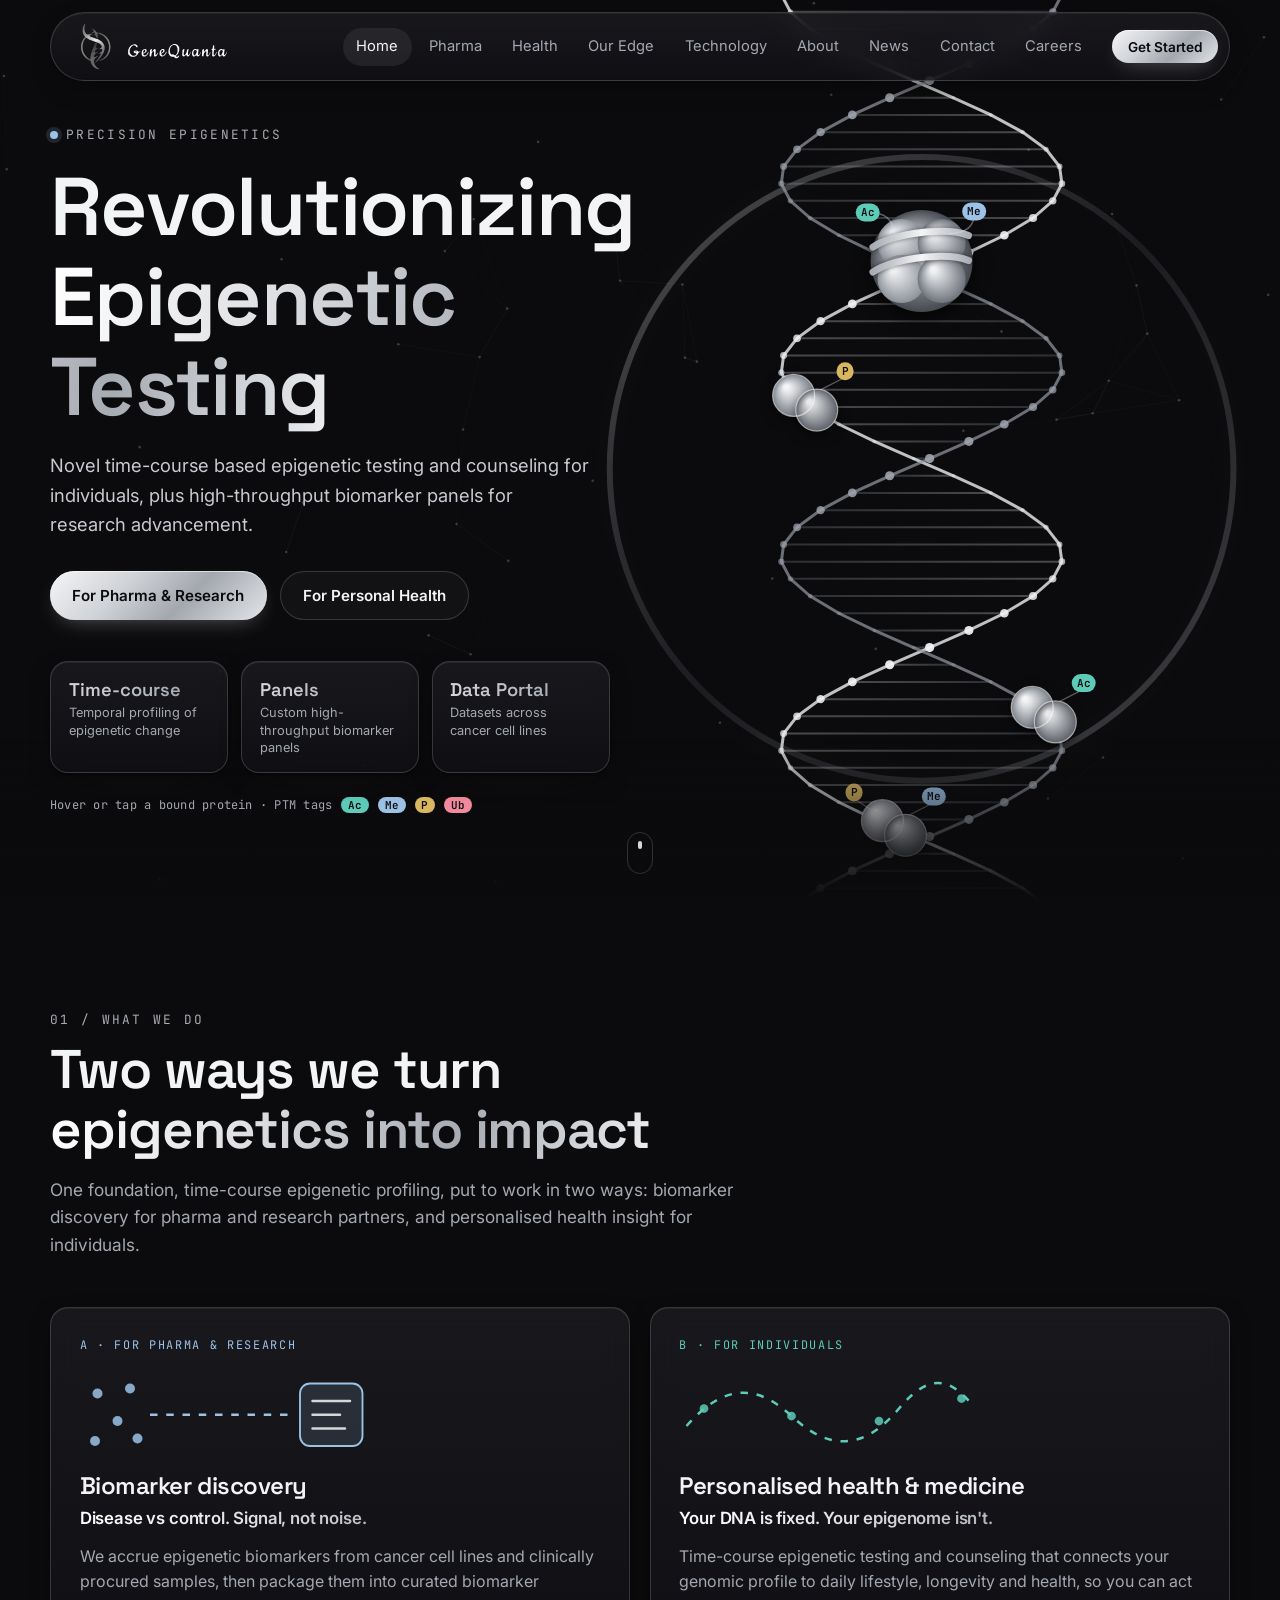
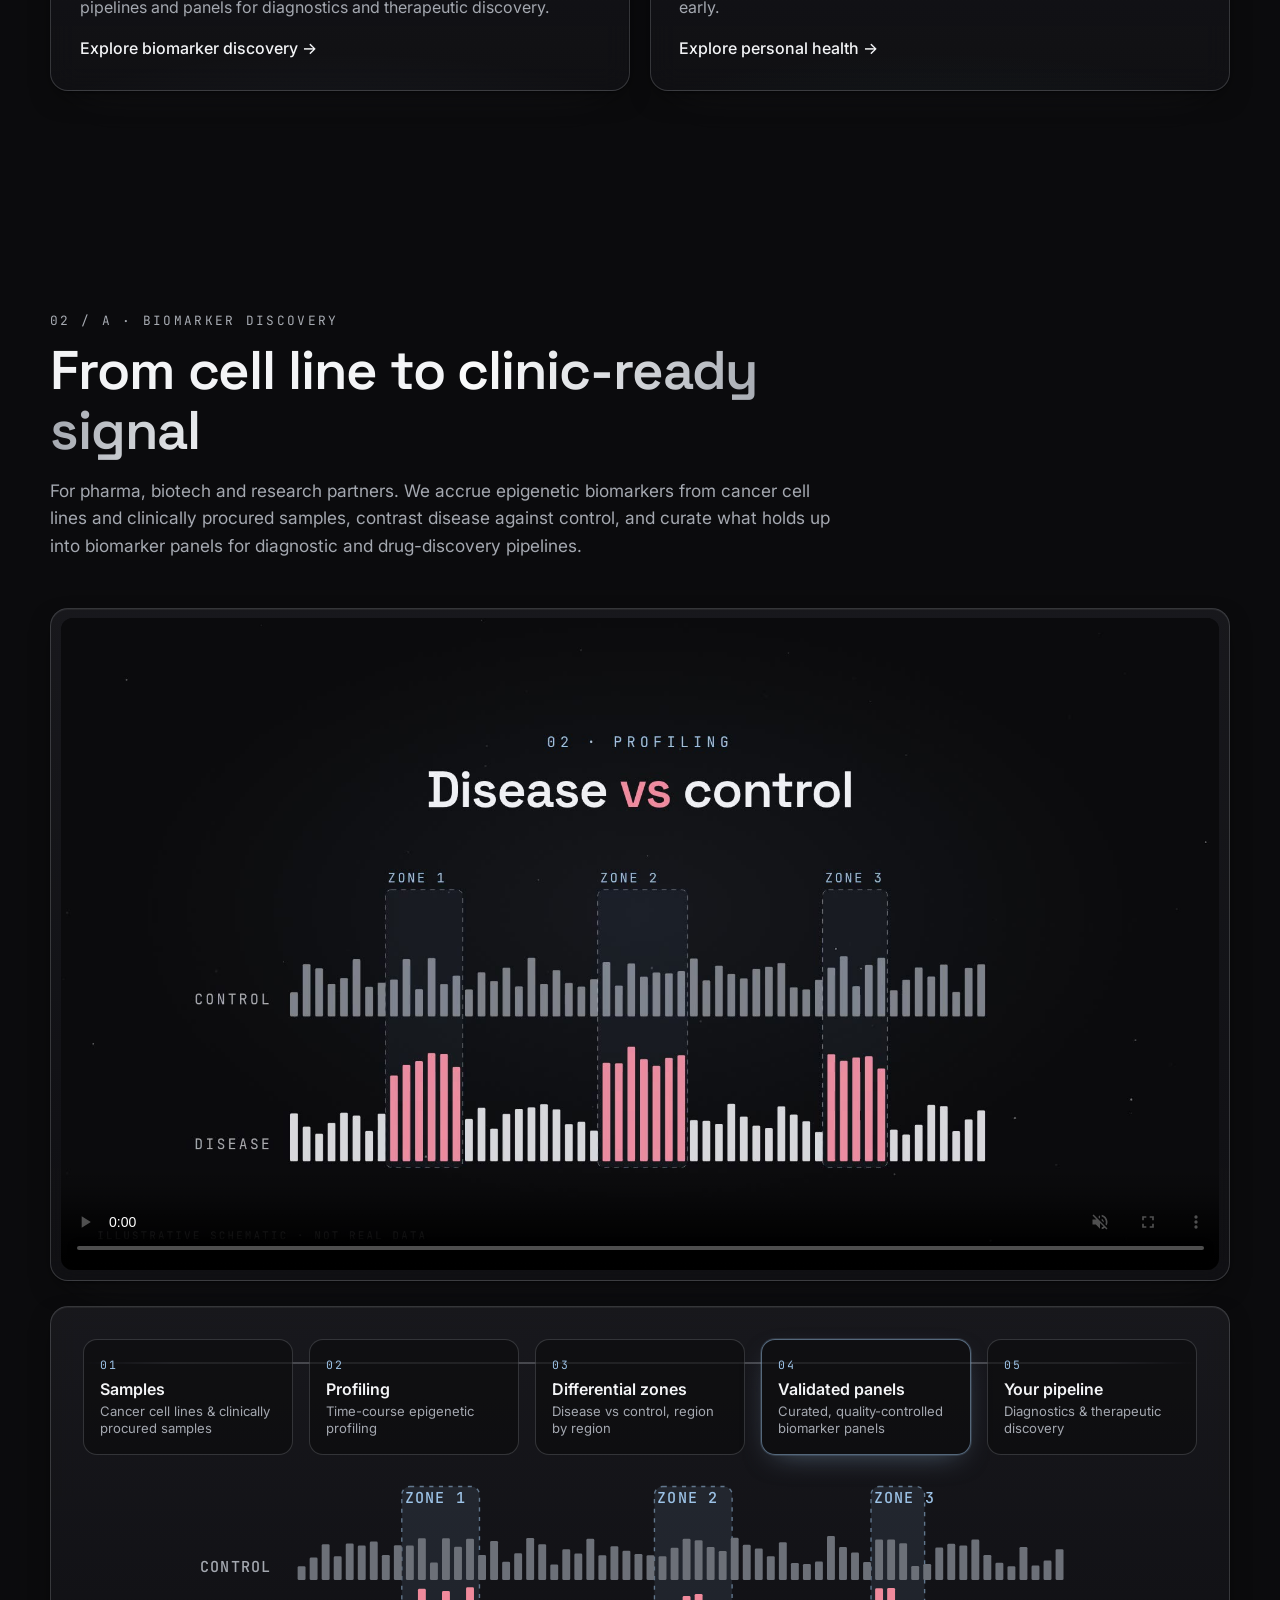
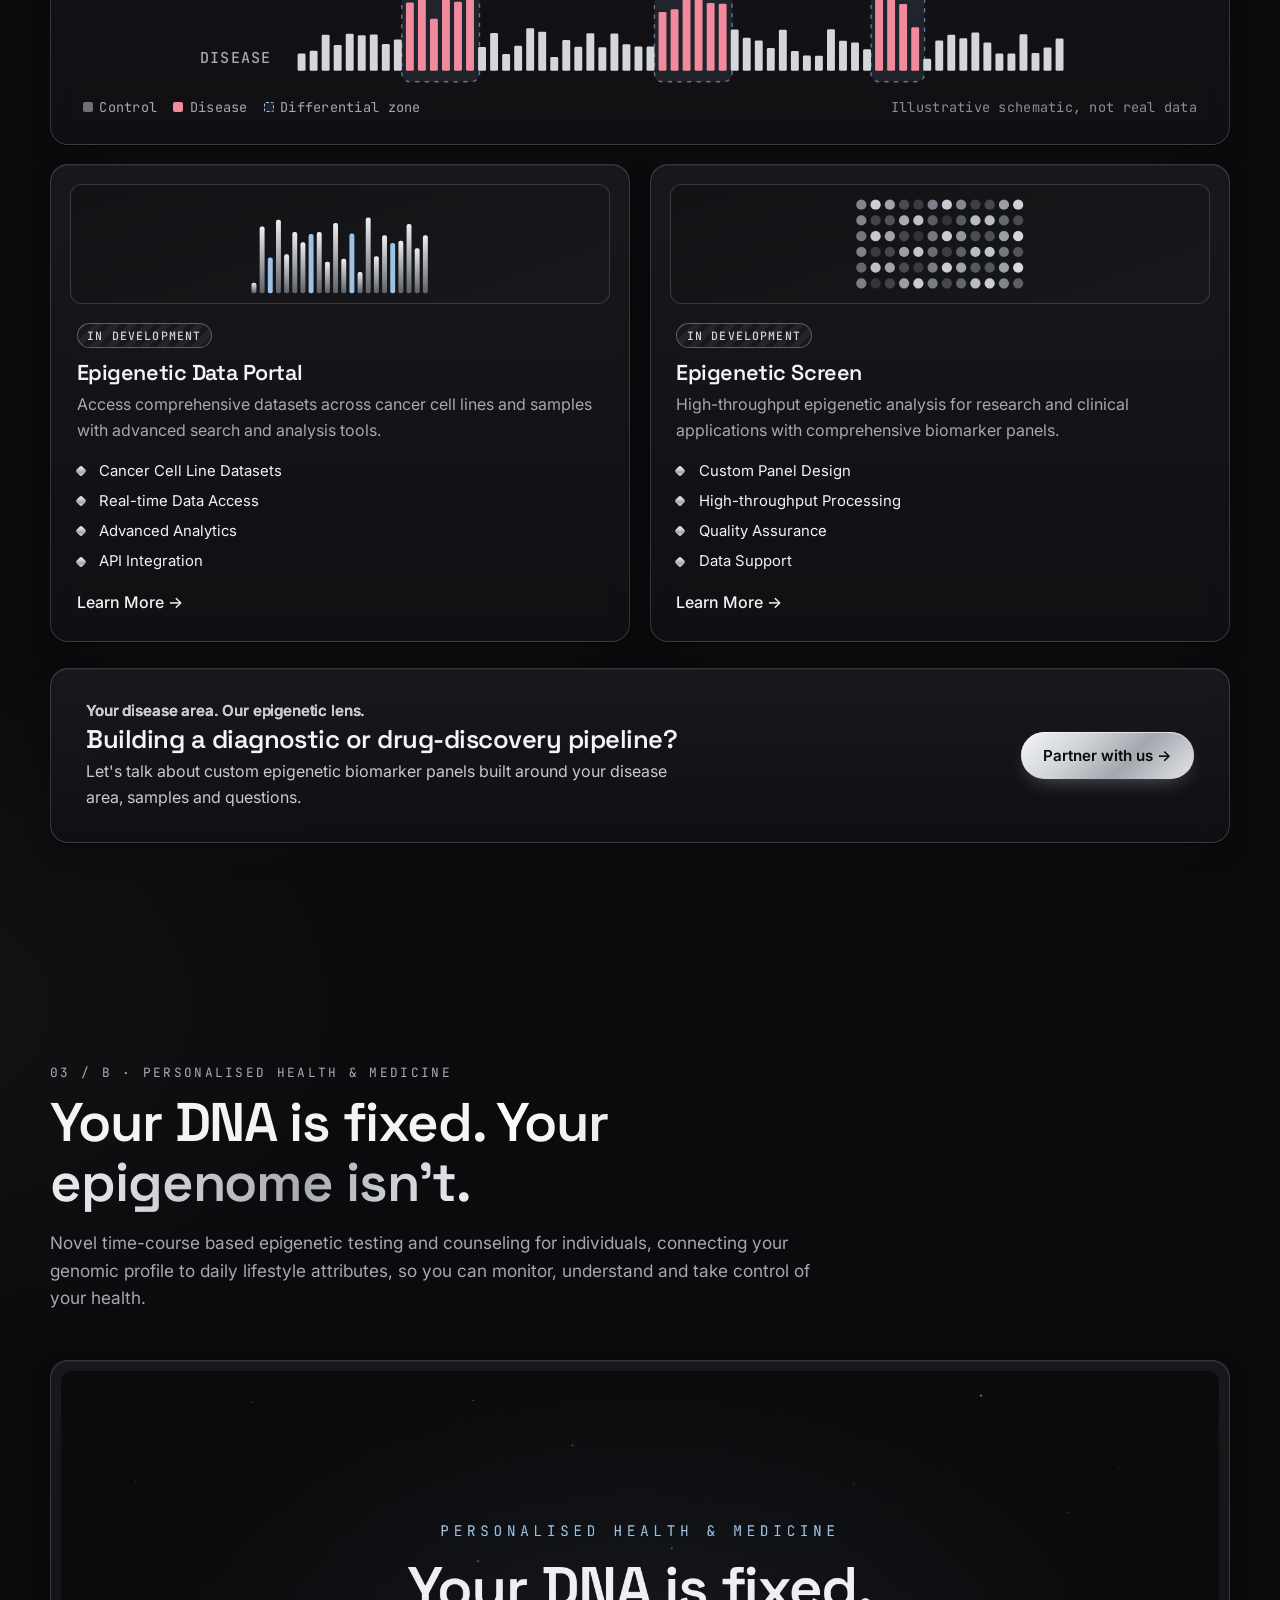
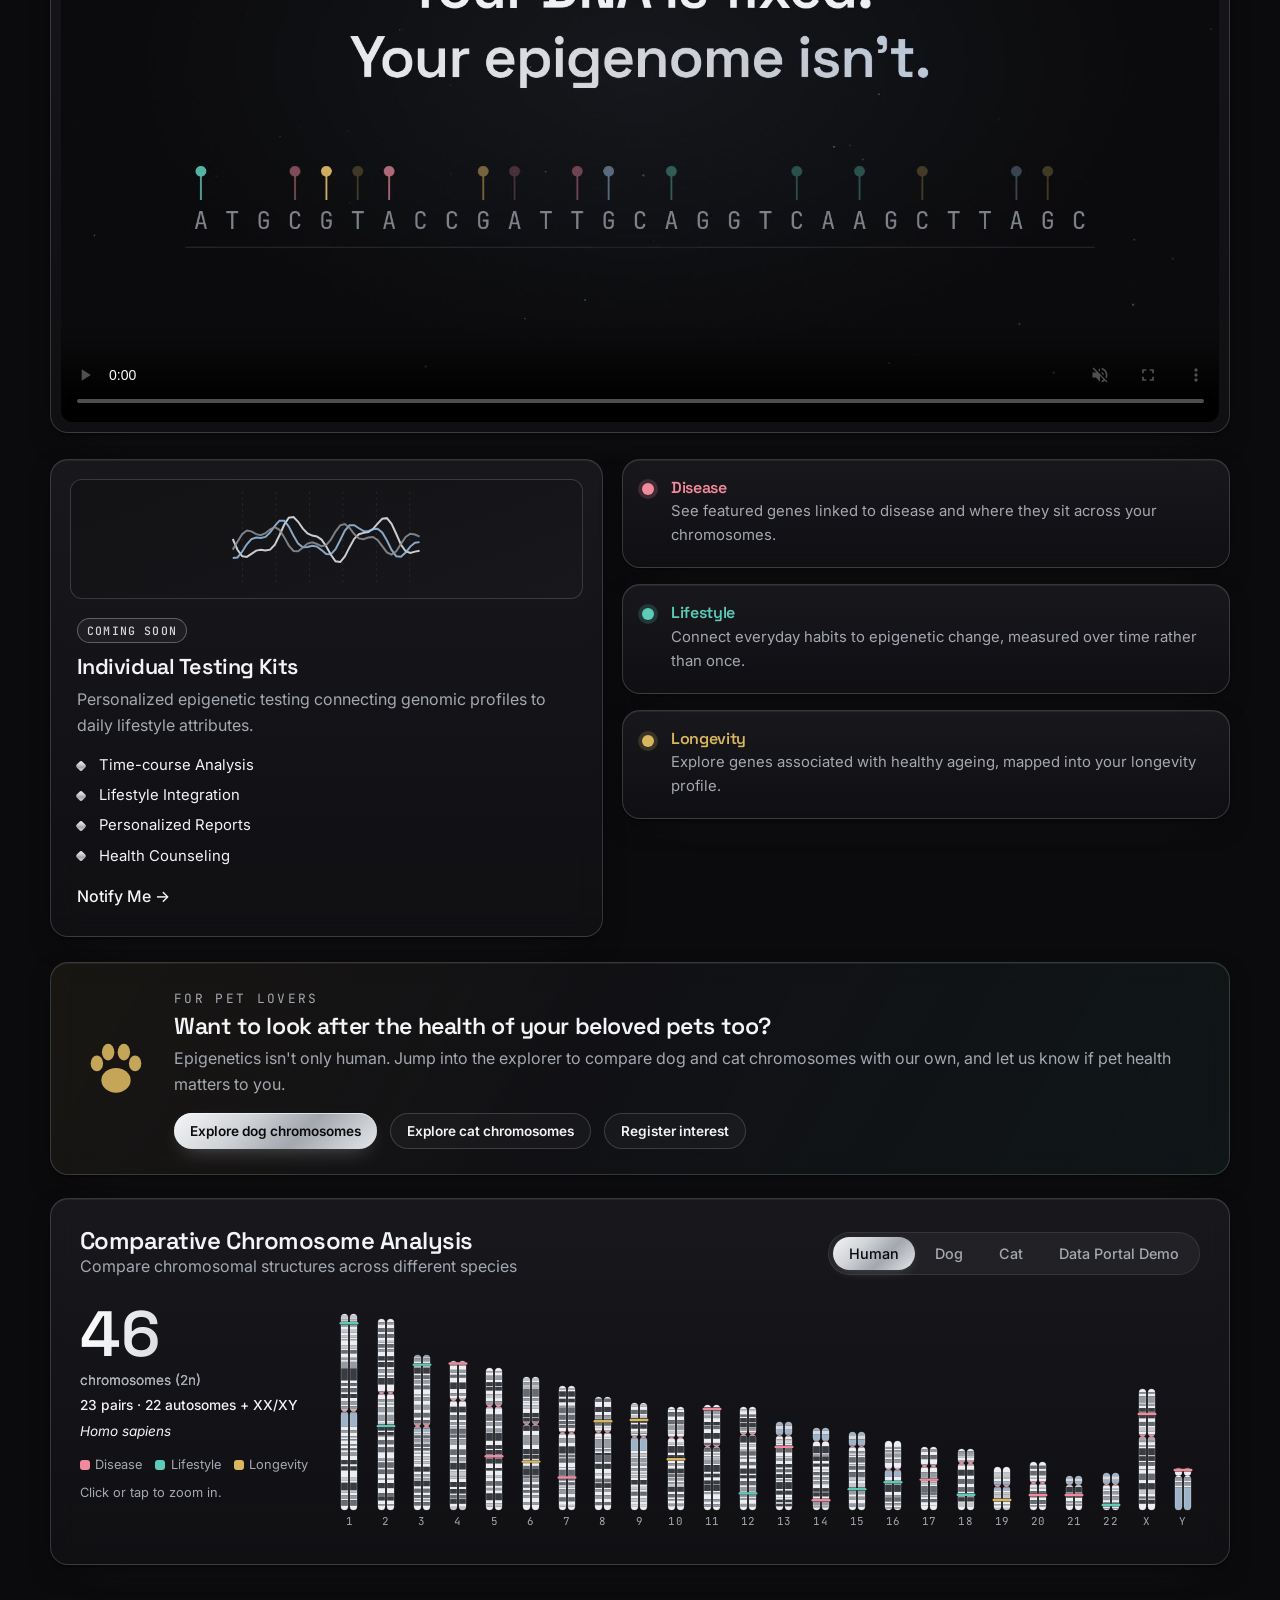
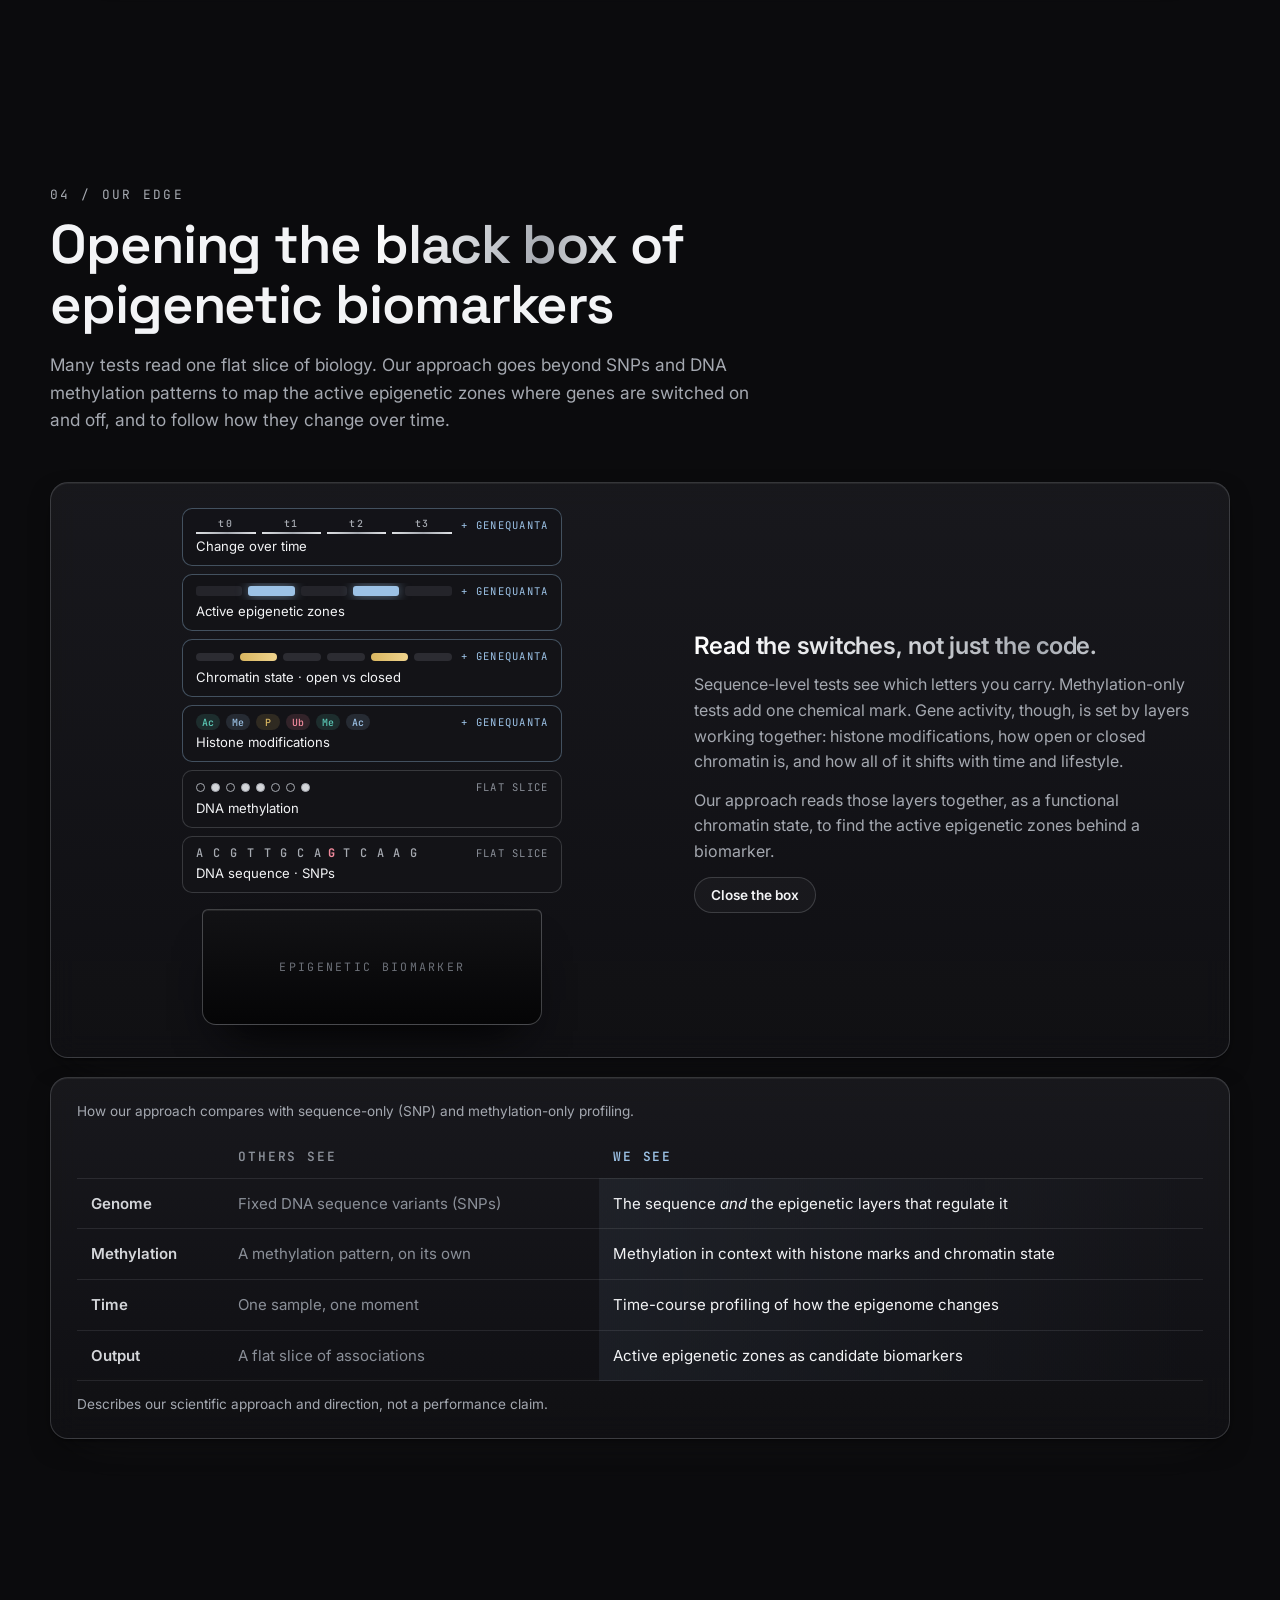
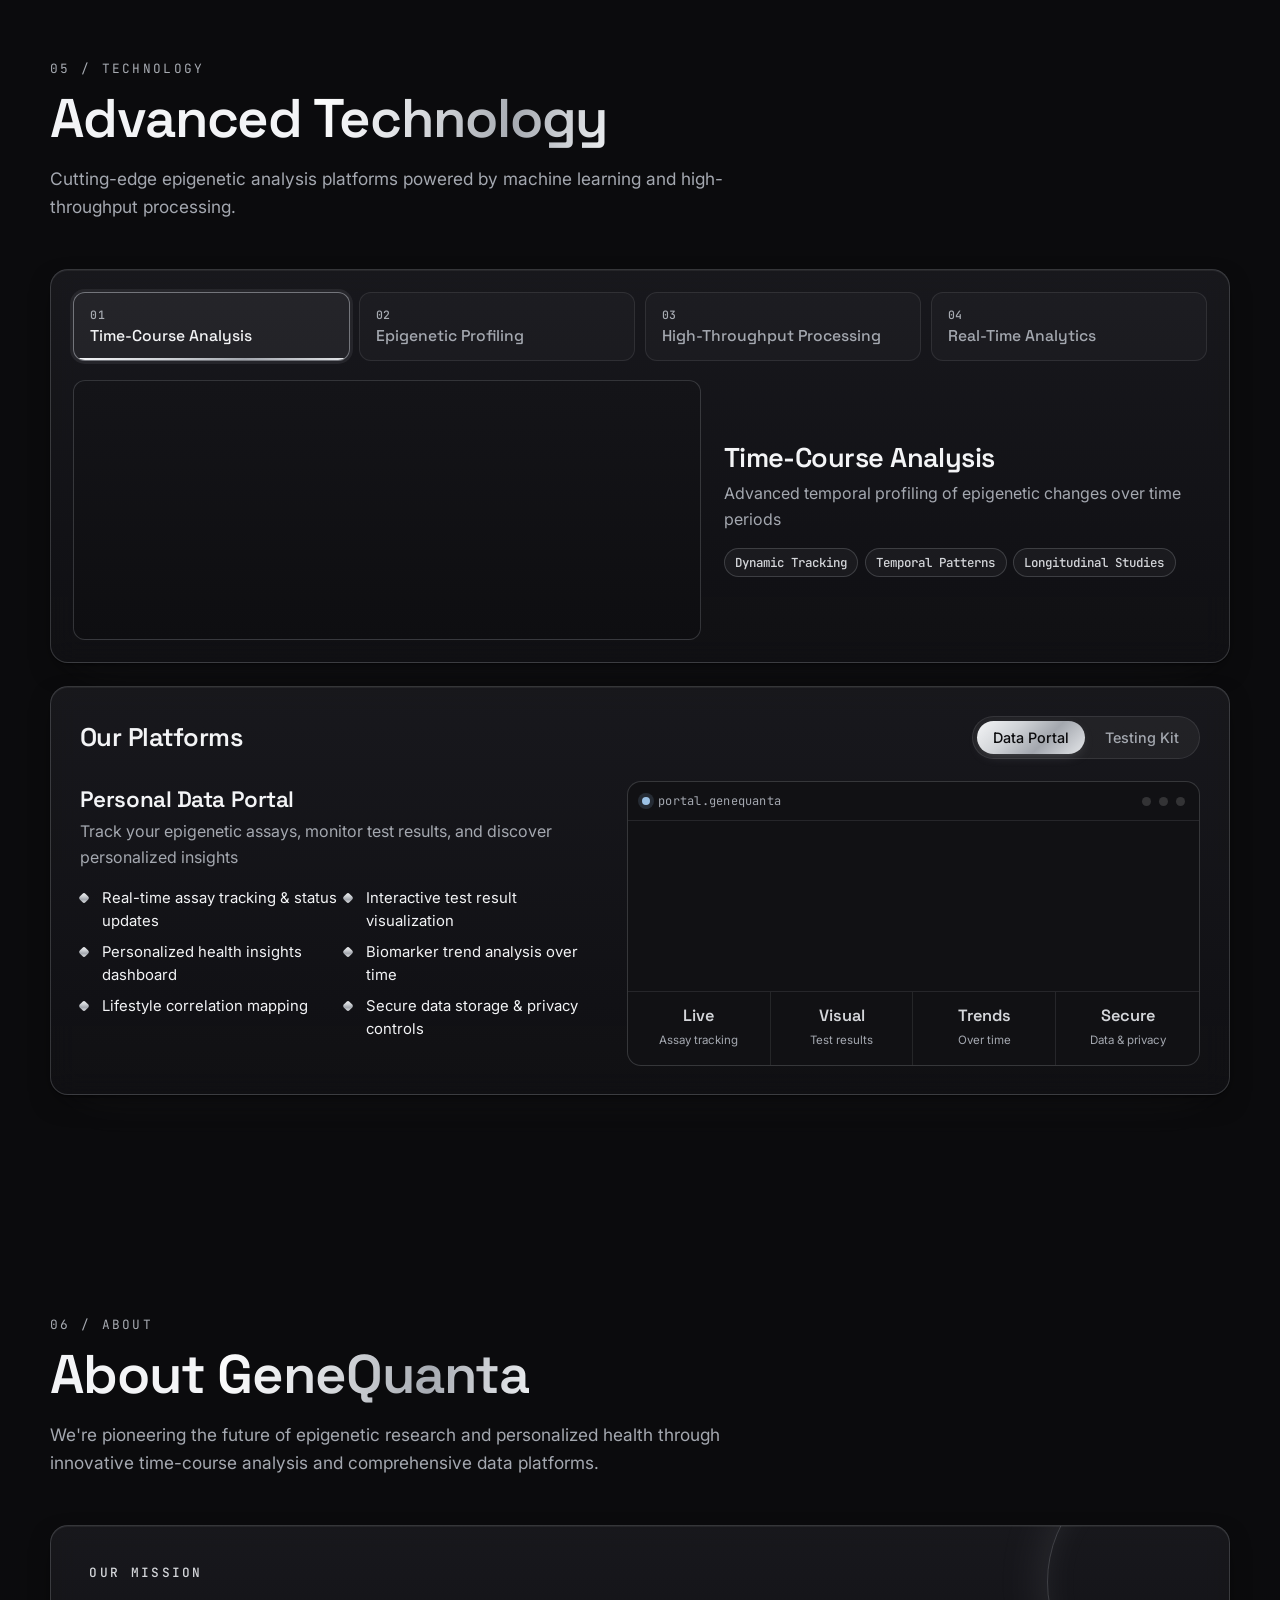
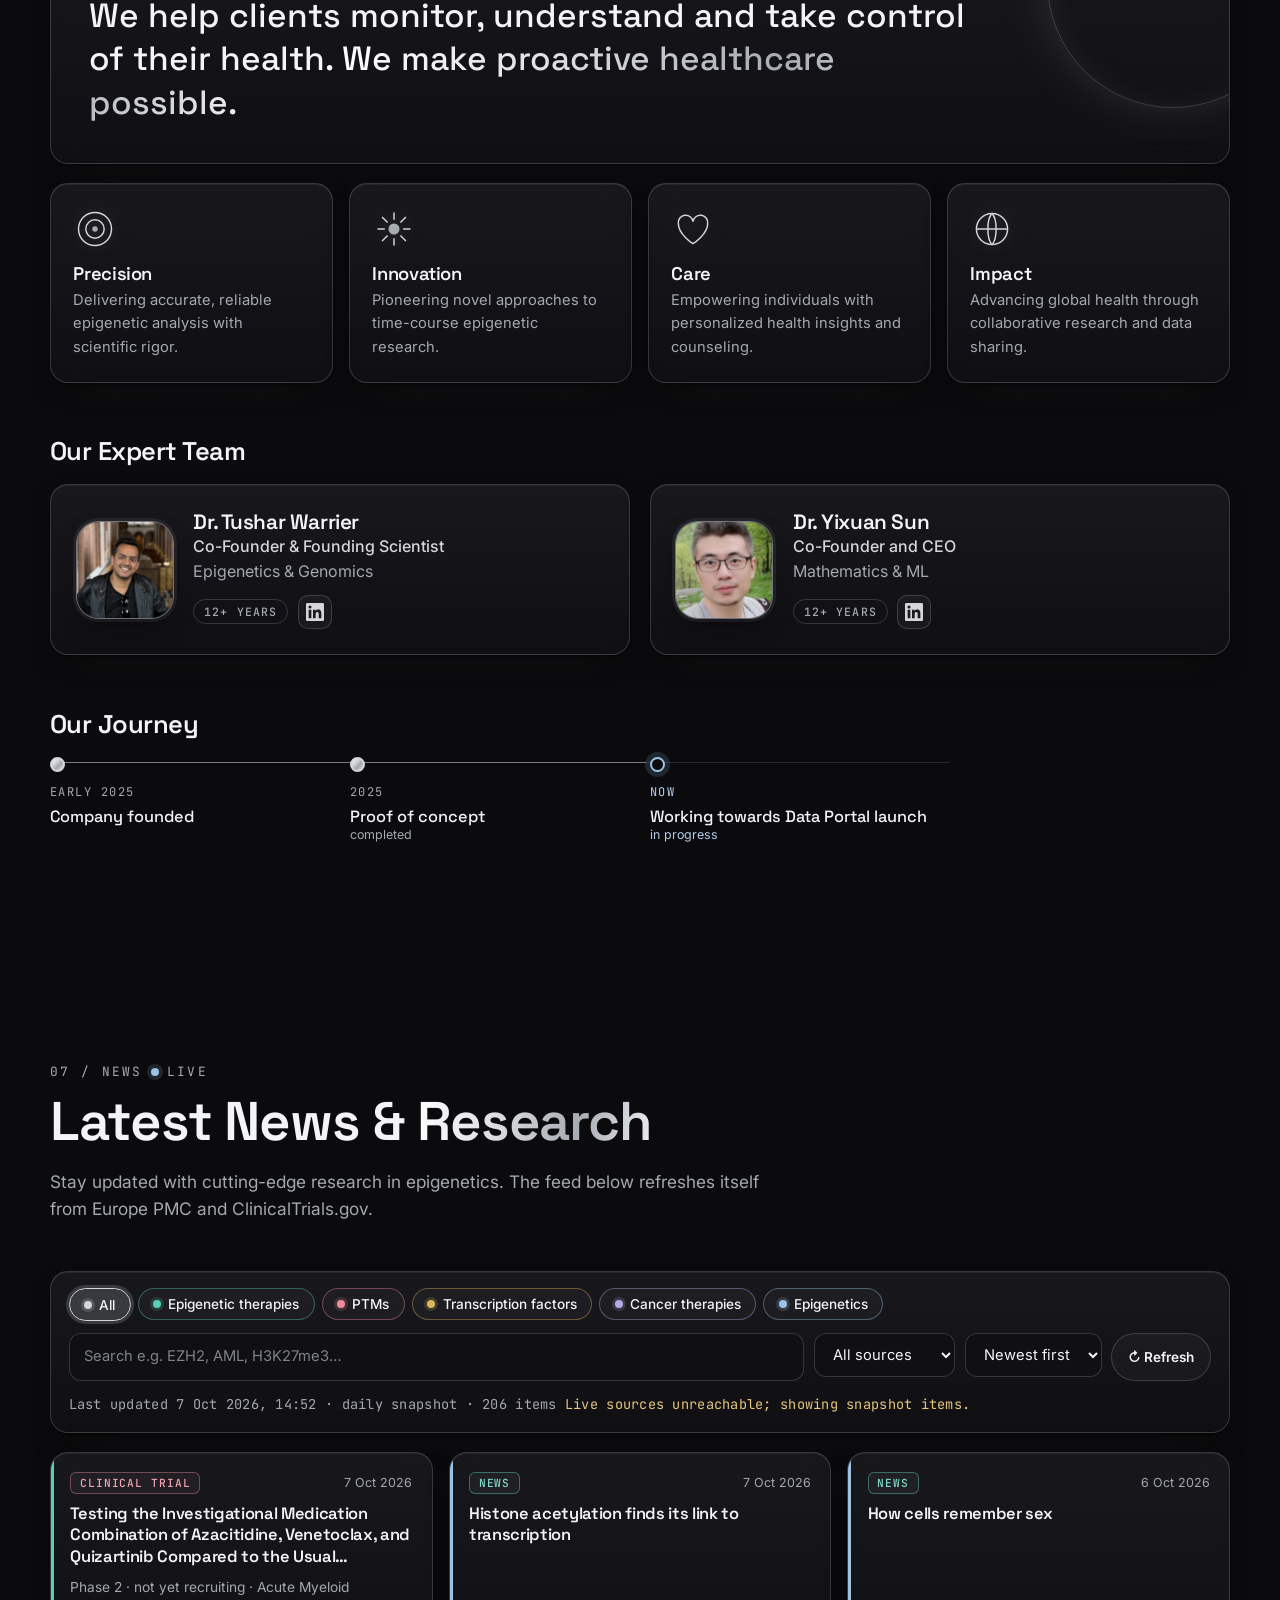
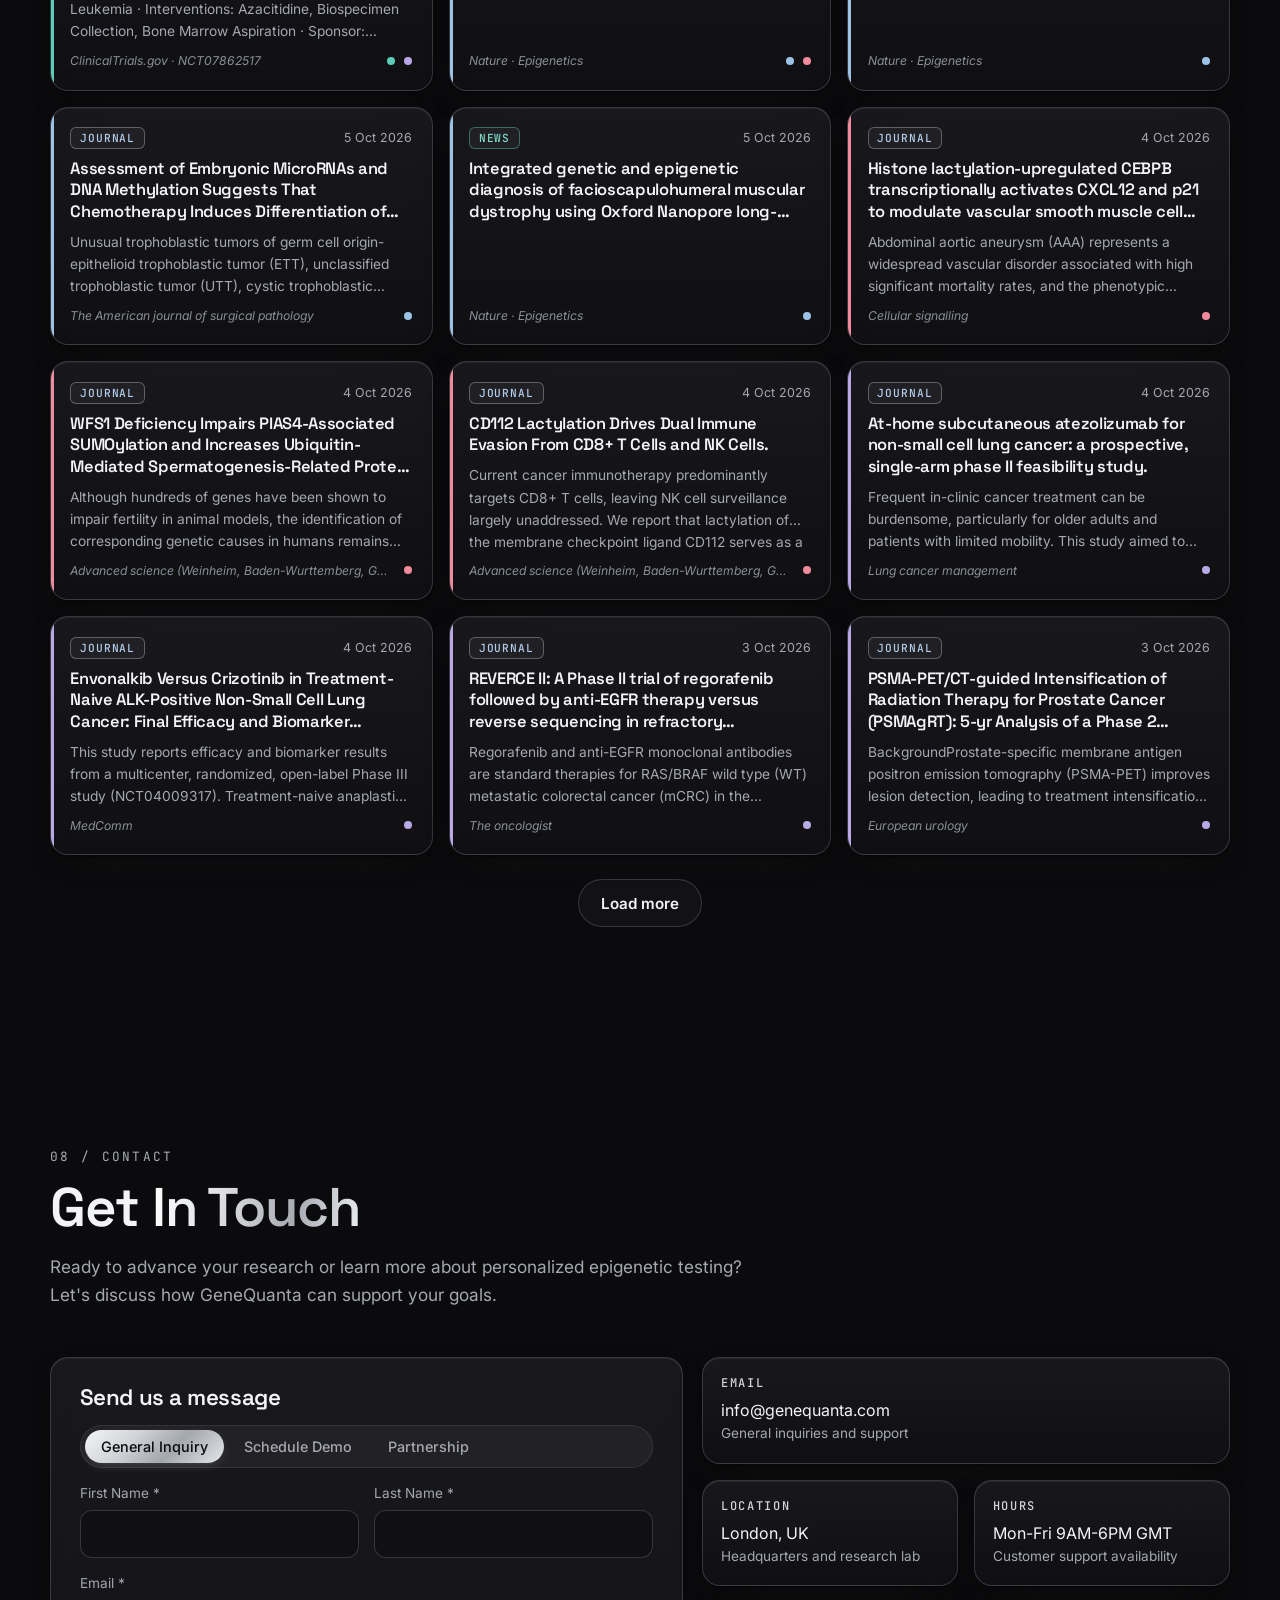
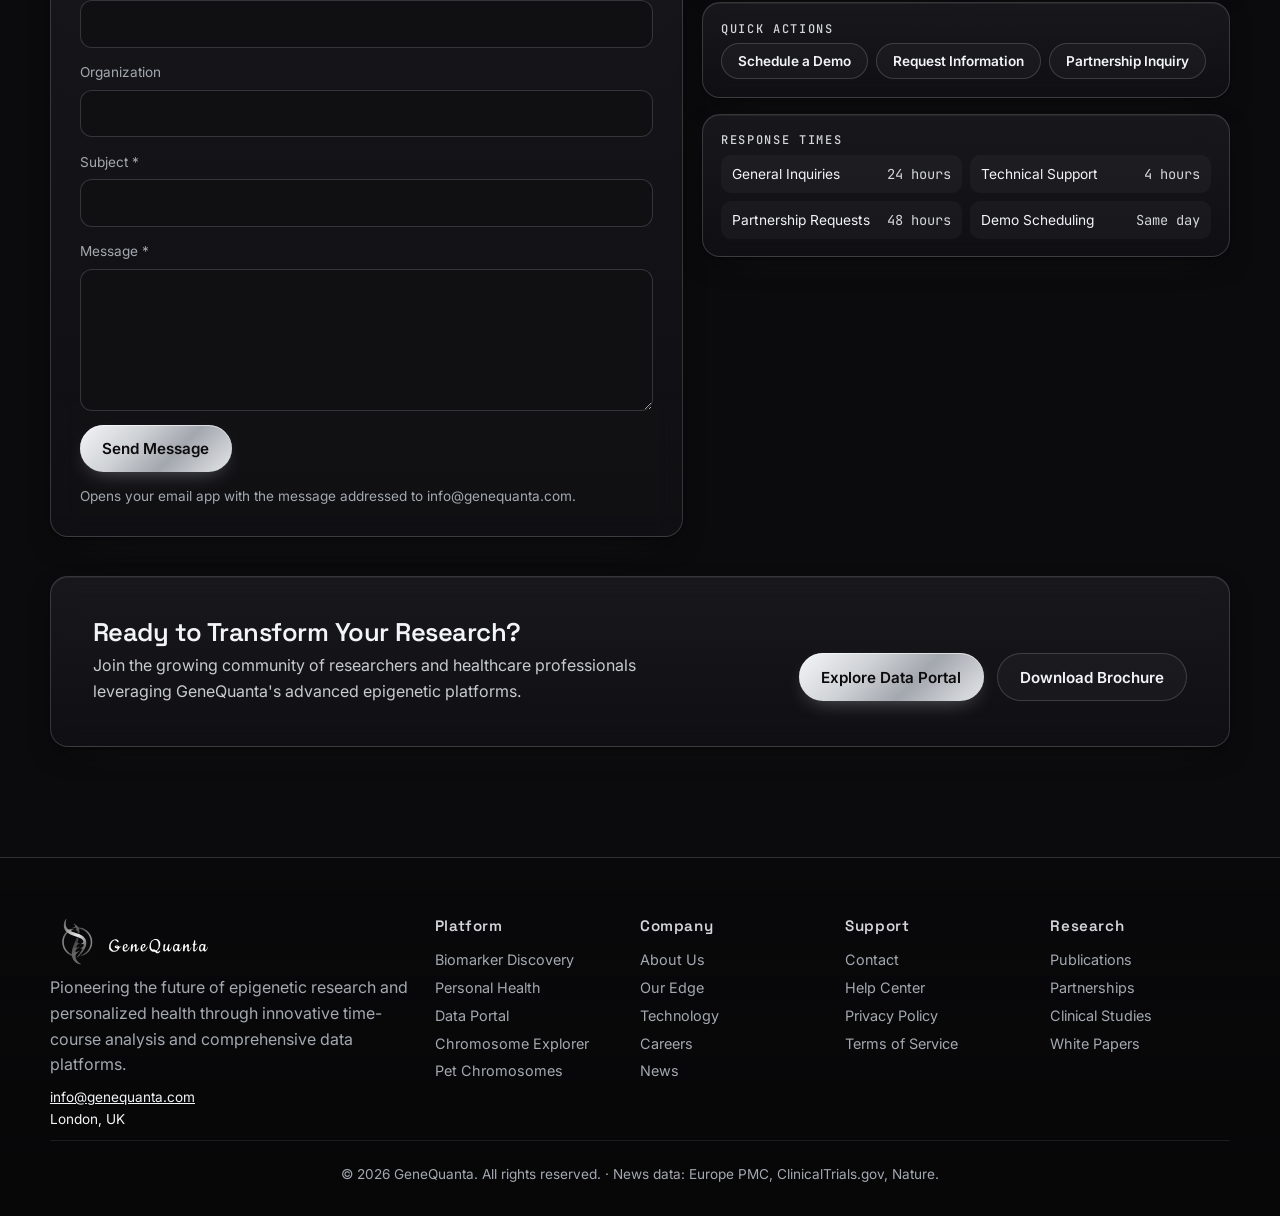
==== commit a04e741e: "Add files via upload" ====
--- a/index.html
+++ b/index.html
@@ -71,7 +71,6 @@
     <video class="gq-video" muted playsinline controls preload="metadata" poster="assets/video/genequanta-pharma-poster.jpg?v=20261023b" width="1920" height="1080" aria-label="Video: GeneQuanta biomarker discovery overview, from samples to biomarker panels for pharma pipelines">
       <source src="assets/video/genequanta-pharma.mp4?v=20261023b" type="video/mp4">
     </video>
-    <figcaption><span class="mono">A · Film</span>Biomarker discovery, in under 30 seconds. Silent, illustrative schematic.</figcaption>
   </figure>
   <div class="flow glass reveal" id="bflow">
     <ol class="flow-steps">
@@ -101,7 +100,6 @@
     <video class="gq-video" muted playsinline controls preload="metadata" poster="assets/video/genequanta-health-poster.jpg?v=20261023b" width="1920" height="1080" aria-label="Video: GeneQuanta personalised health overview, covering disease, lifestyle and longevity profiles and pets">
       <source src="assets/video/genequanta-health.mp4?v=20261023b" type="video/mp4">
     </video>
-    <figcaption><span class="mono">B · Film</span>Personalised health, and pets too. Silent, illustrative.</figcaption>
   </figure>
   <div class="h-grid">
     <article class="svc glass reveal tilt"><div class="svc-art"><svg viewBox="0 0 200 120" aria-hidden="true"><g class="wave"></g></svg></div><span class="pill soon">Coming Soon</span><h3>Individual Testing Kits</h3><p>Personalized epigenetic testing connecting genomic profiles to daily lifestyle attributes.</p><ul class="ticks"><li>Time-course Analysis</li><li>Lifestyle Integration</li><li>Personalized Reports</li><li>Health Counseling</li></ul><a href="mailto:info@genequanta.com?subject=Notify%20me%3A%20Individual%20Testing%20Kits" class="link">Notify Me →</a></article>
